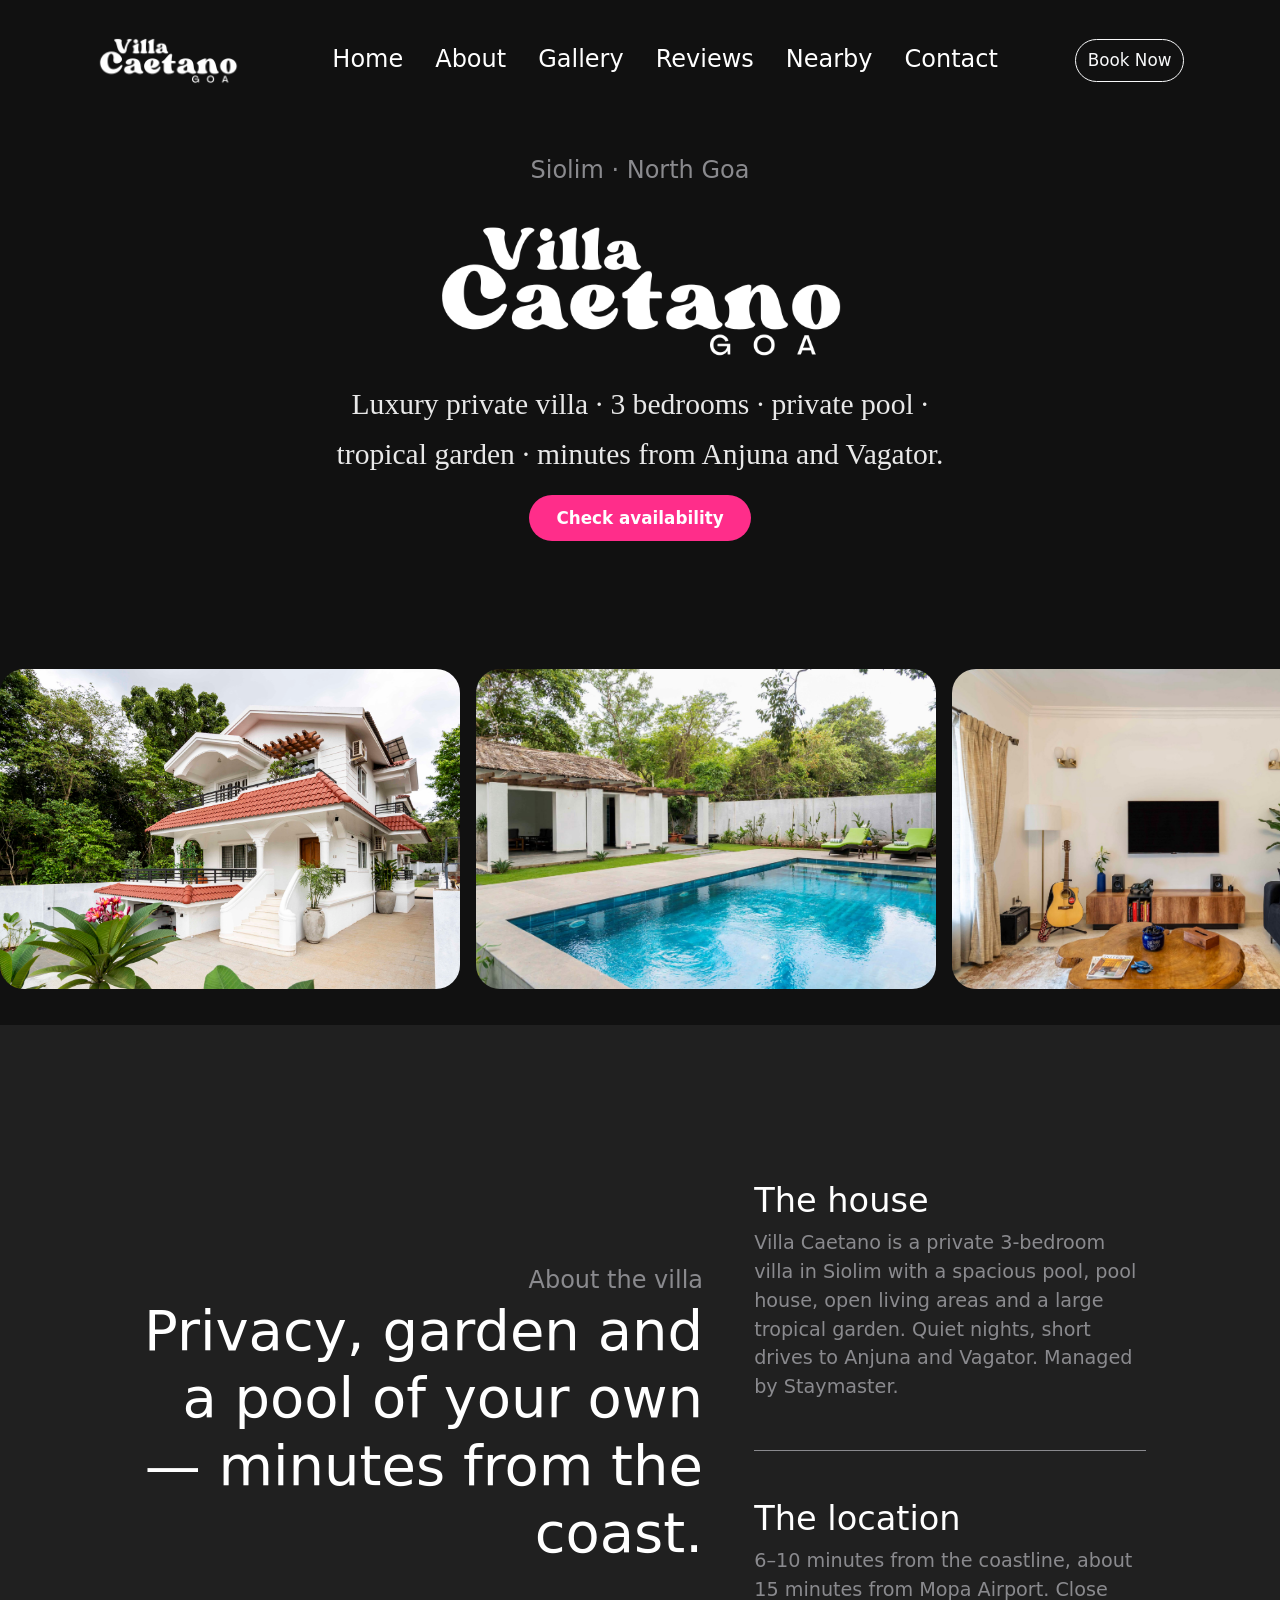
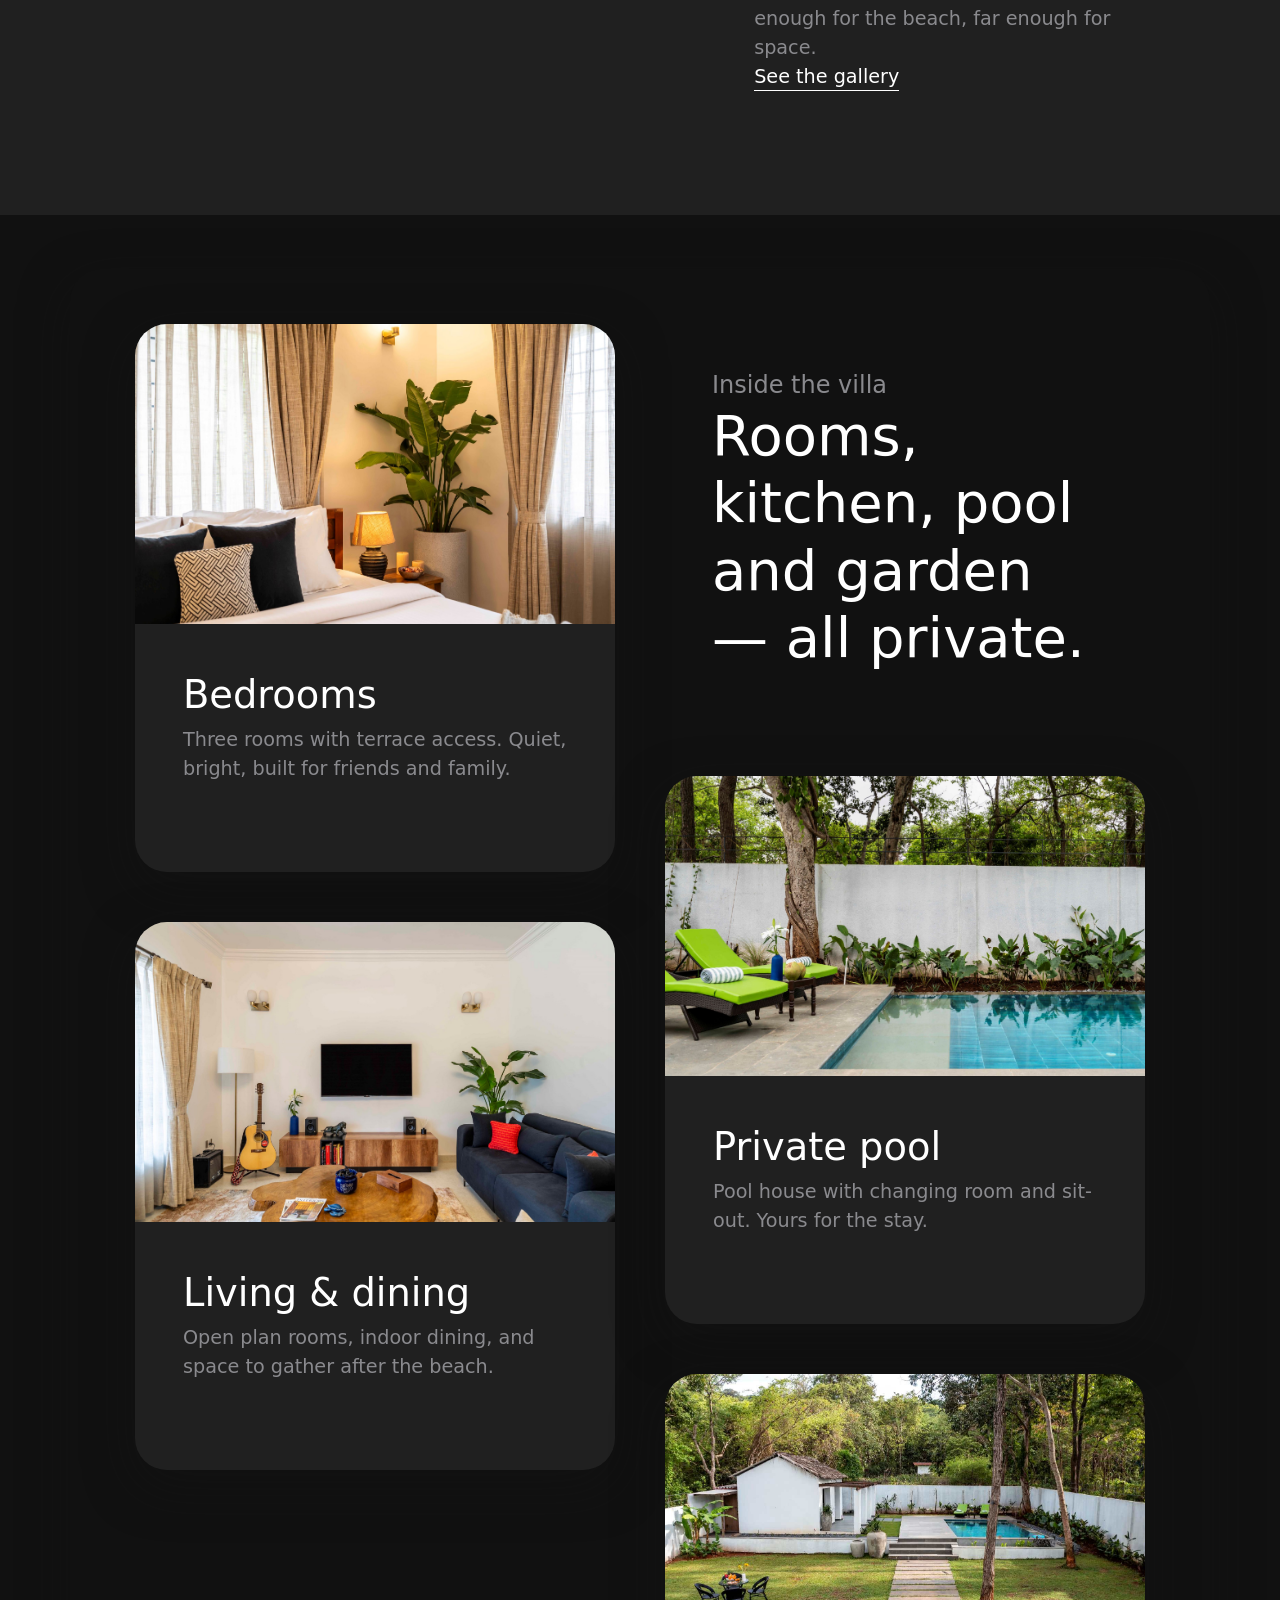
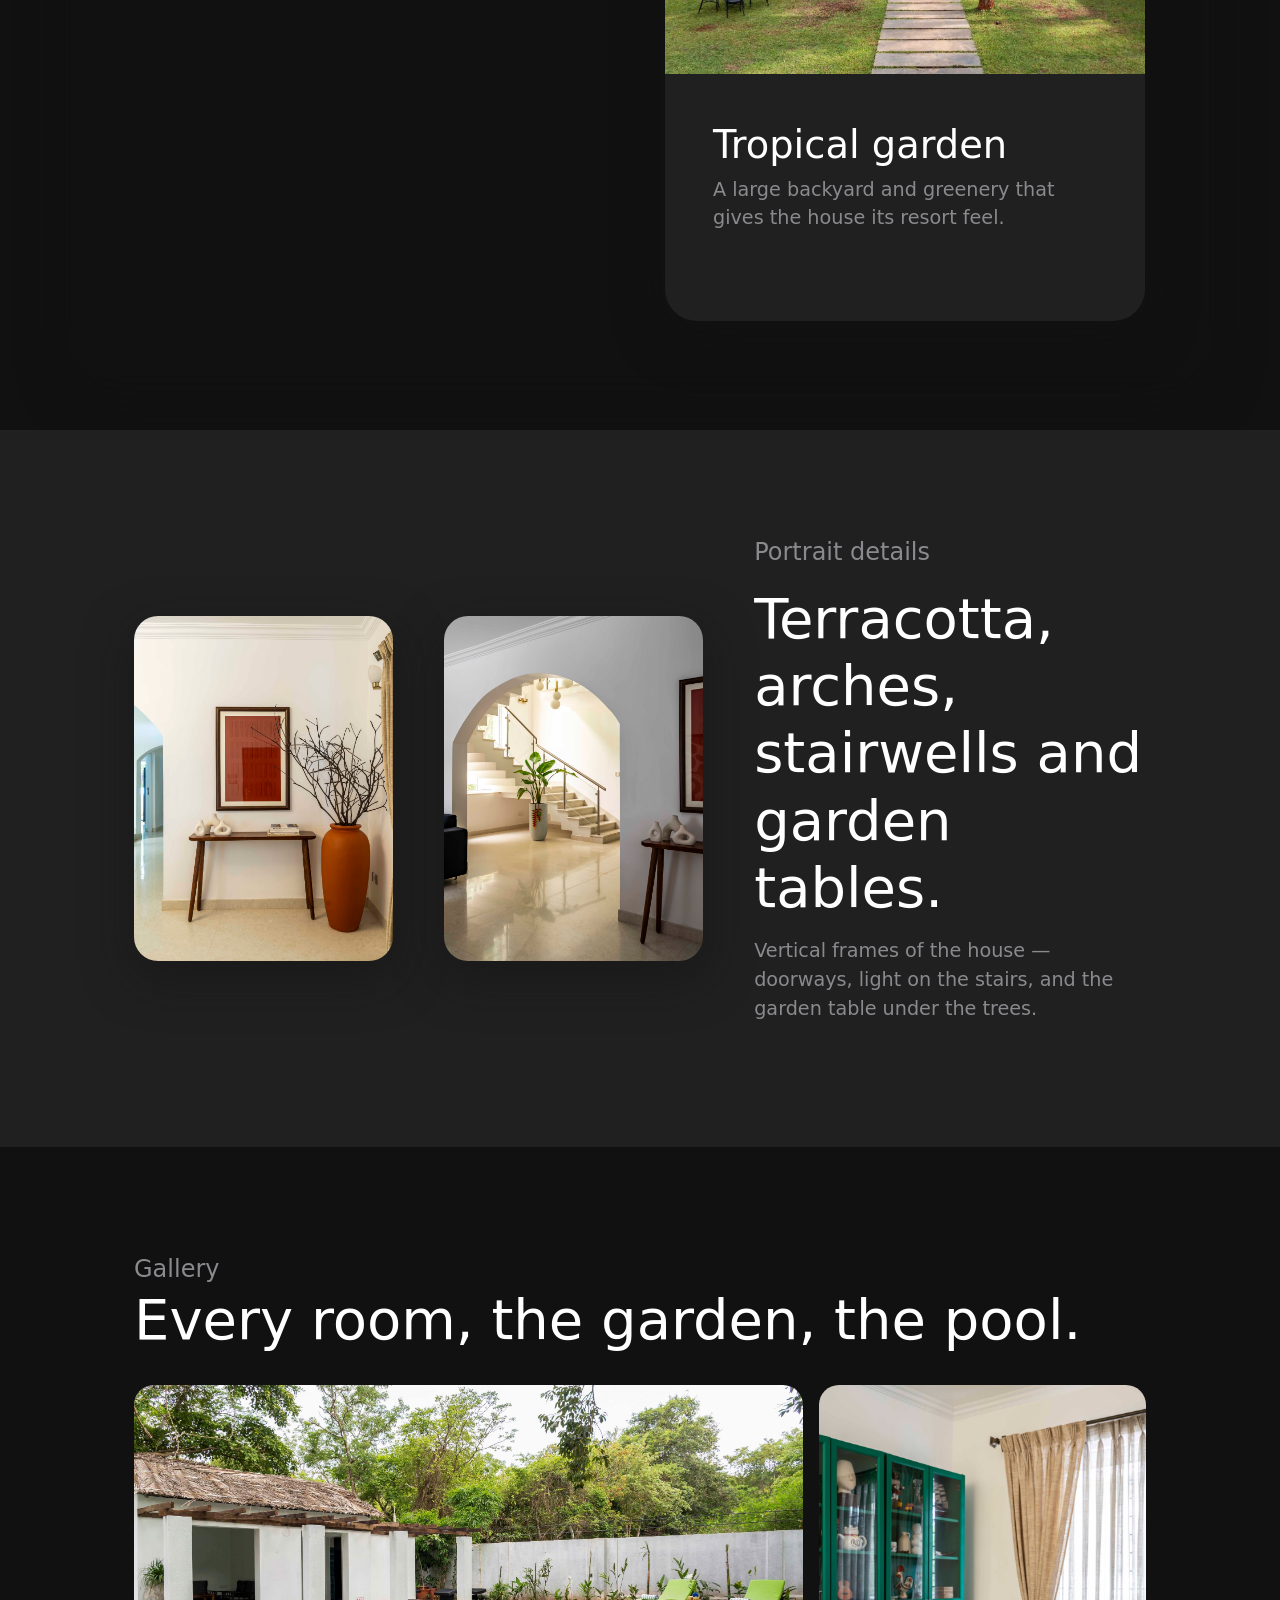
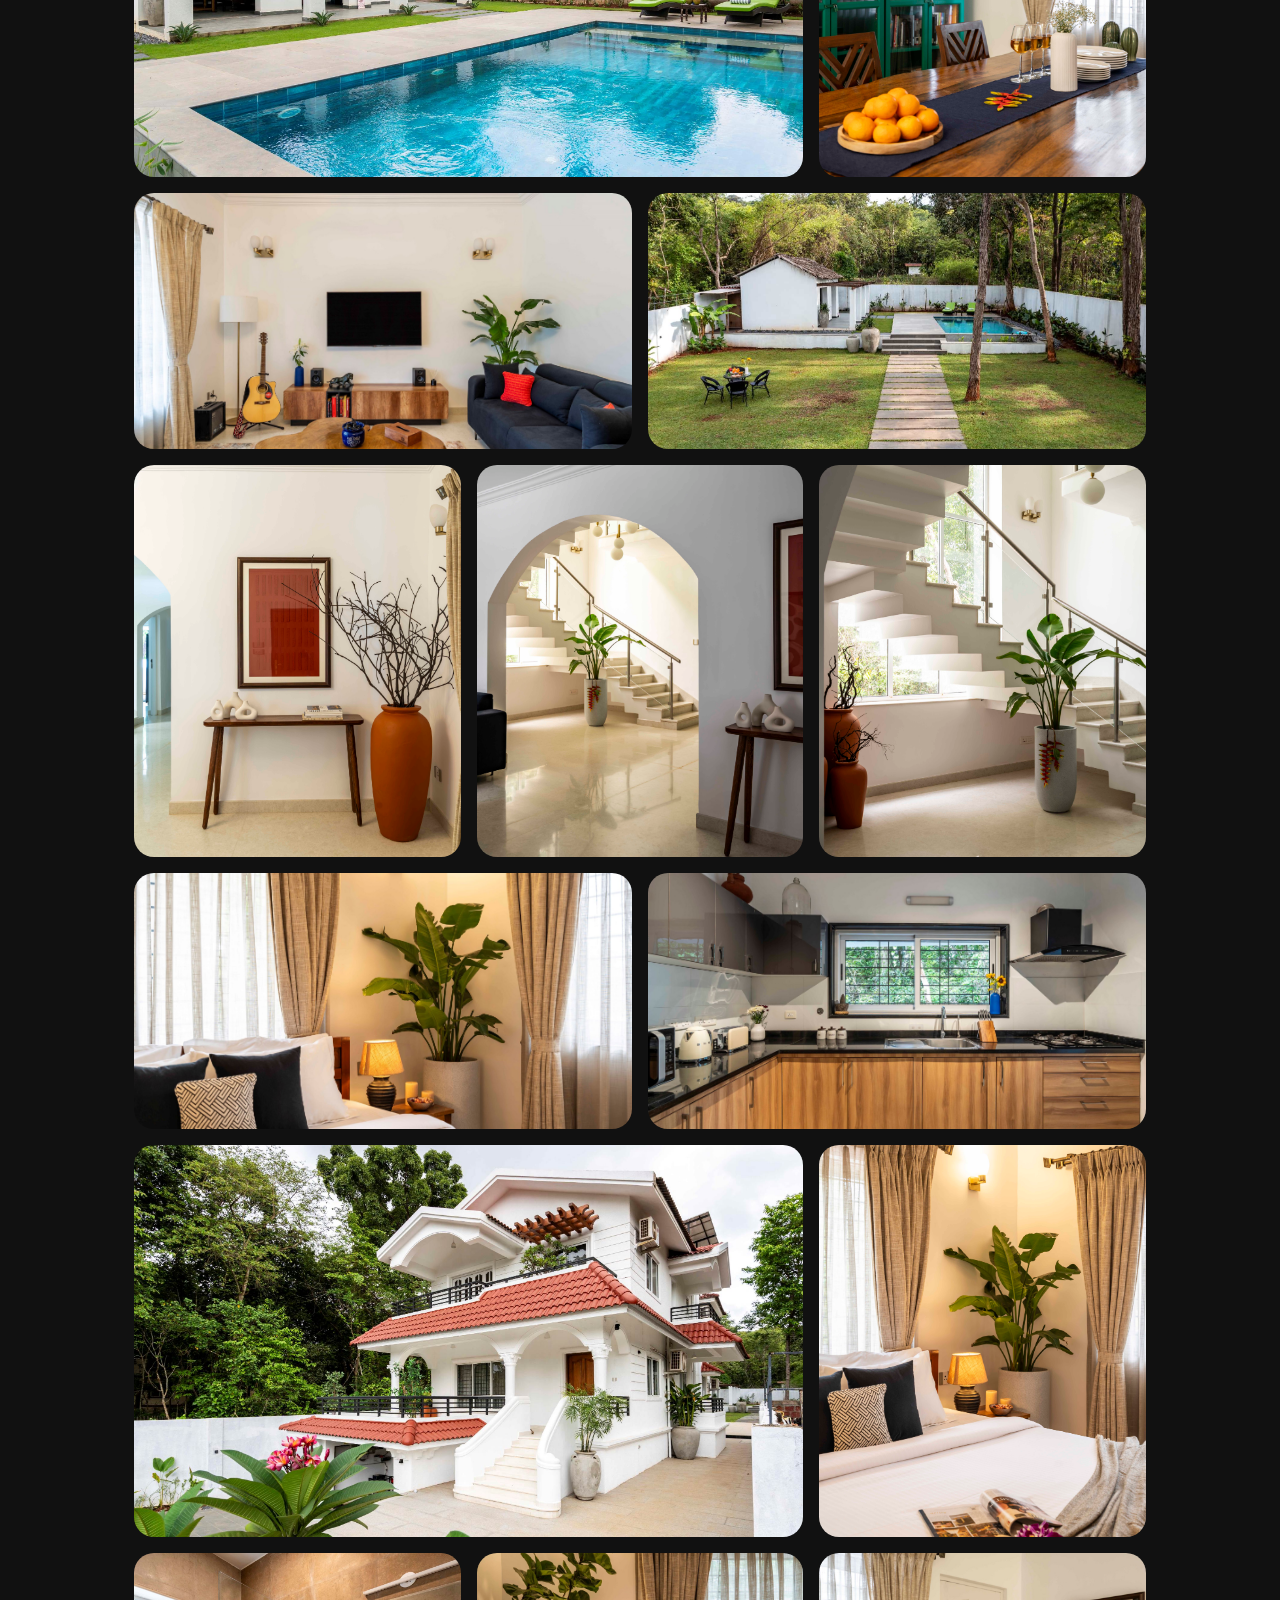
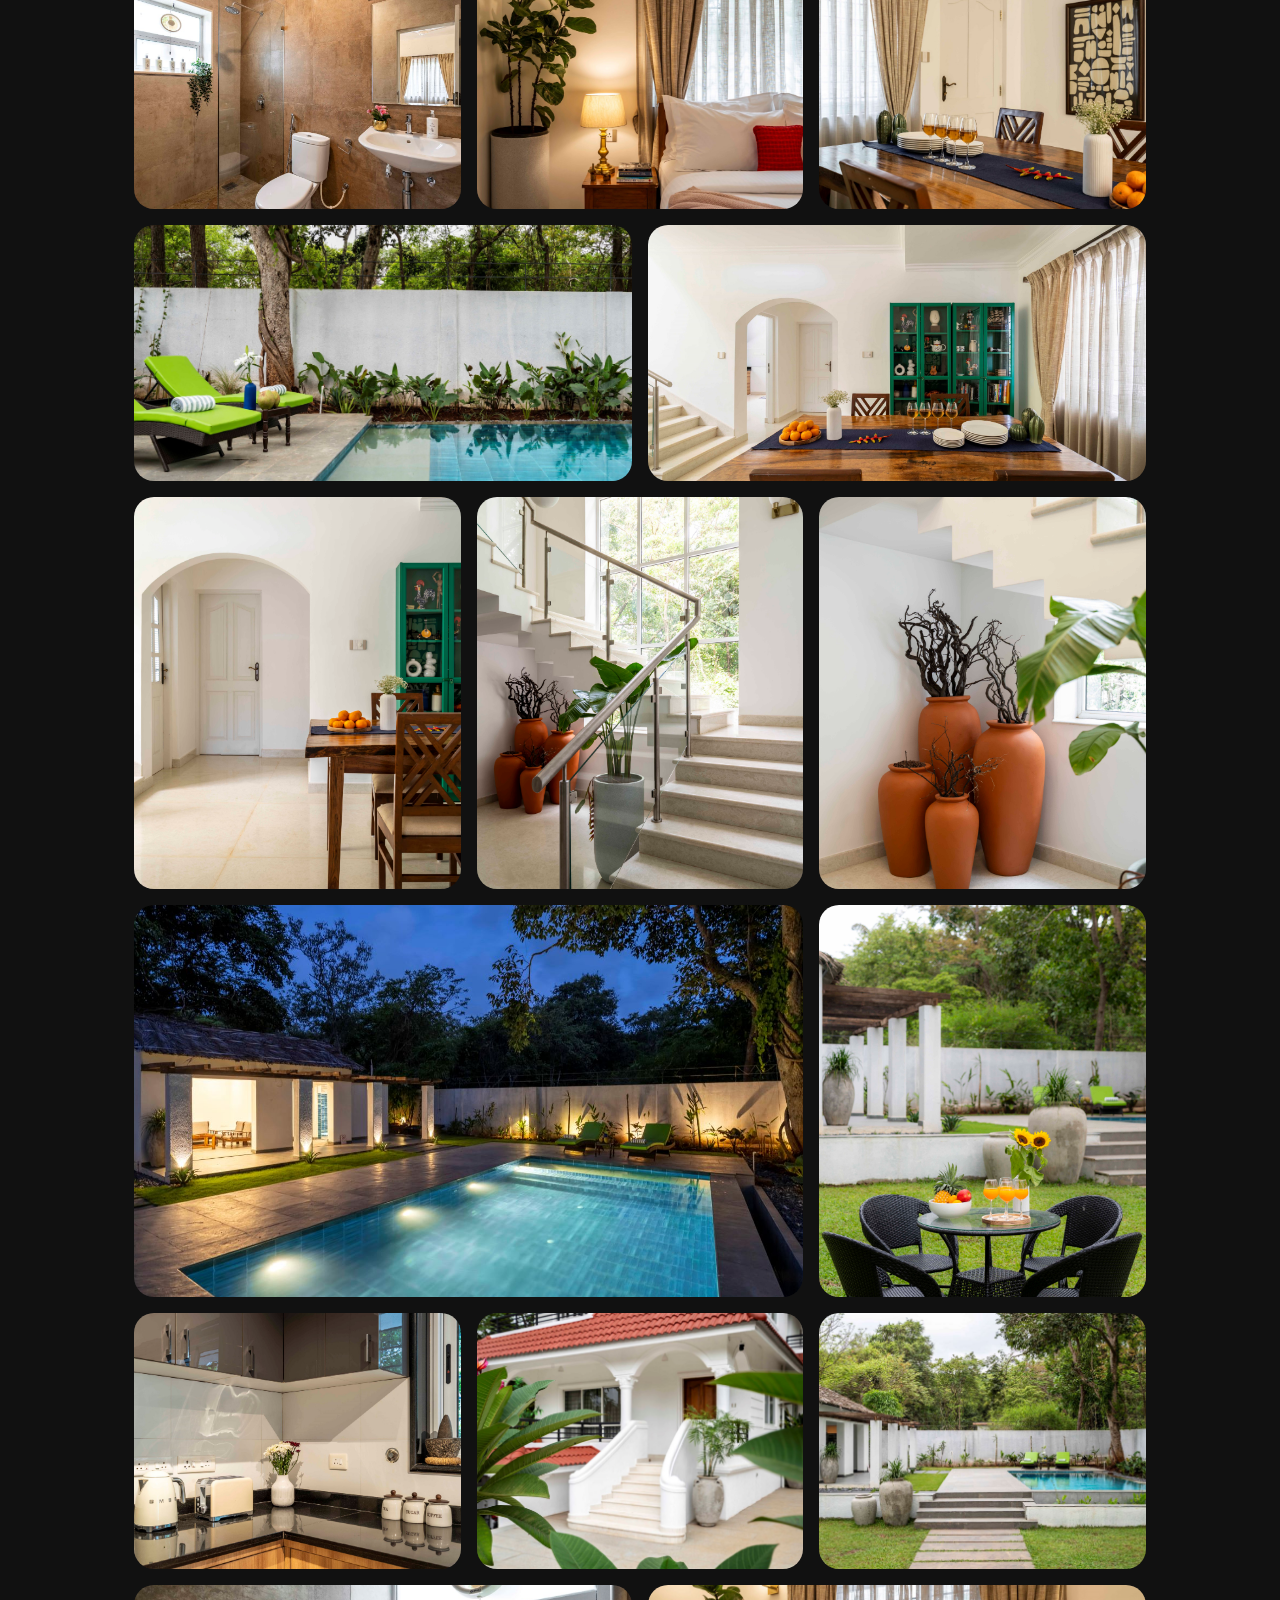
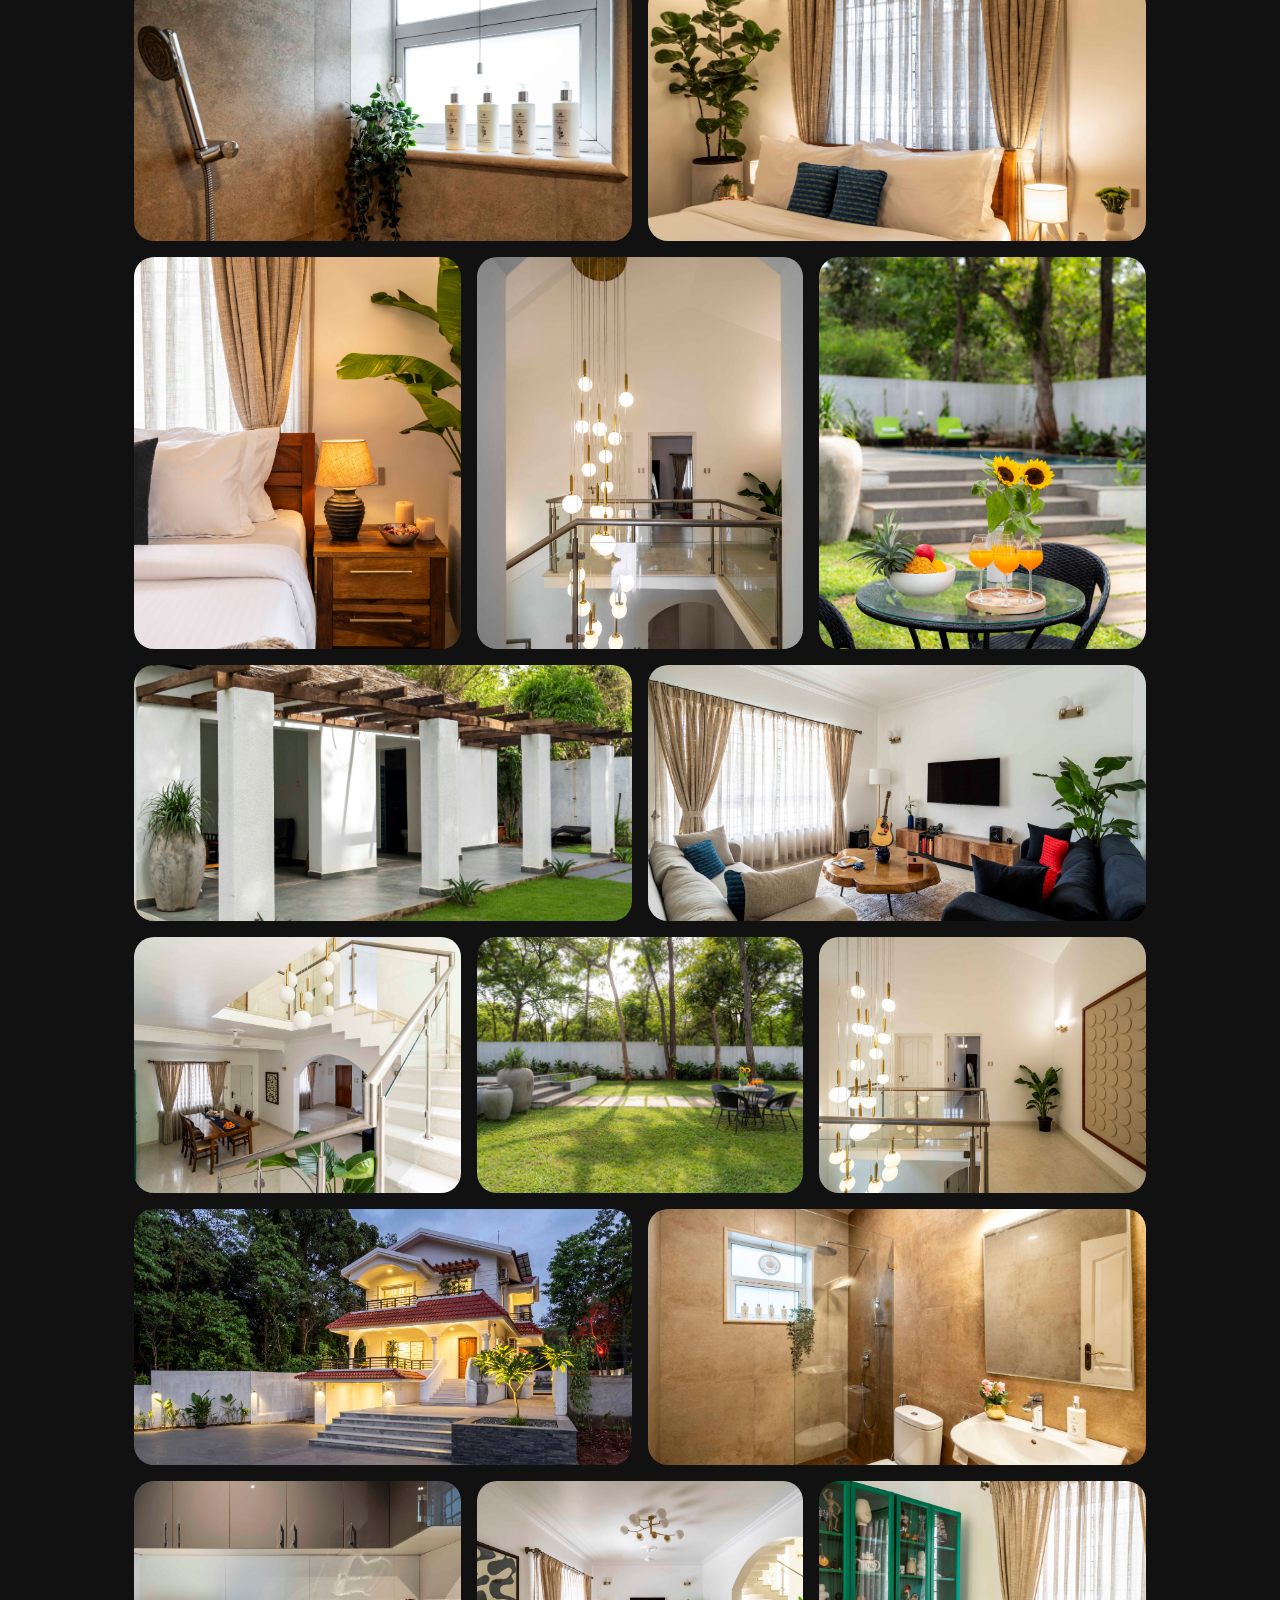
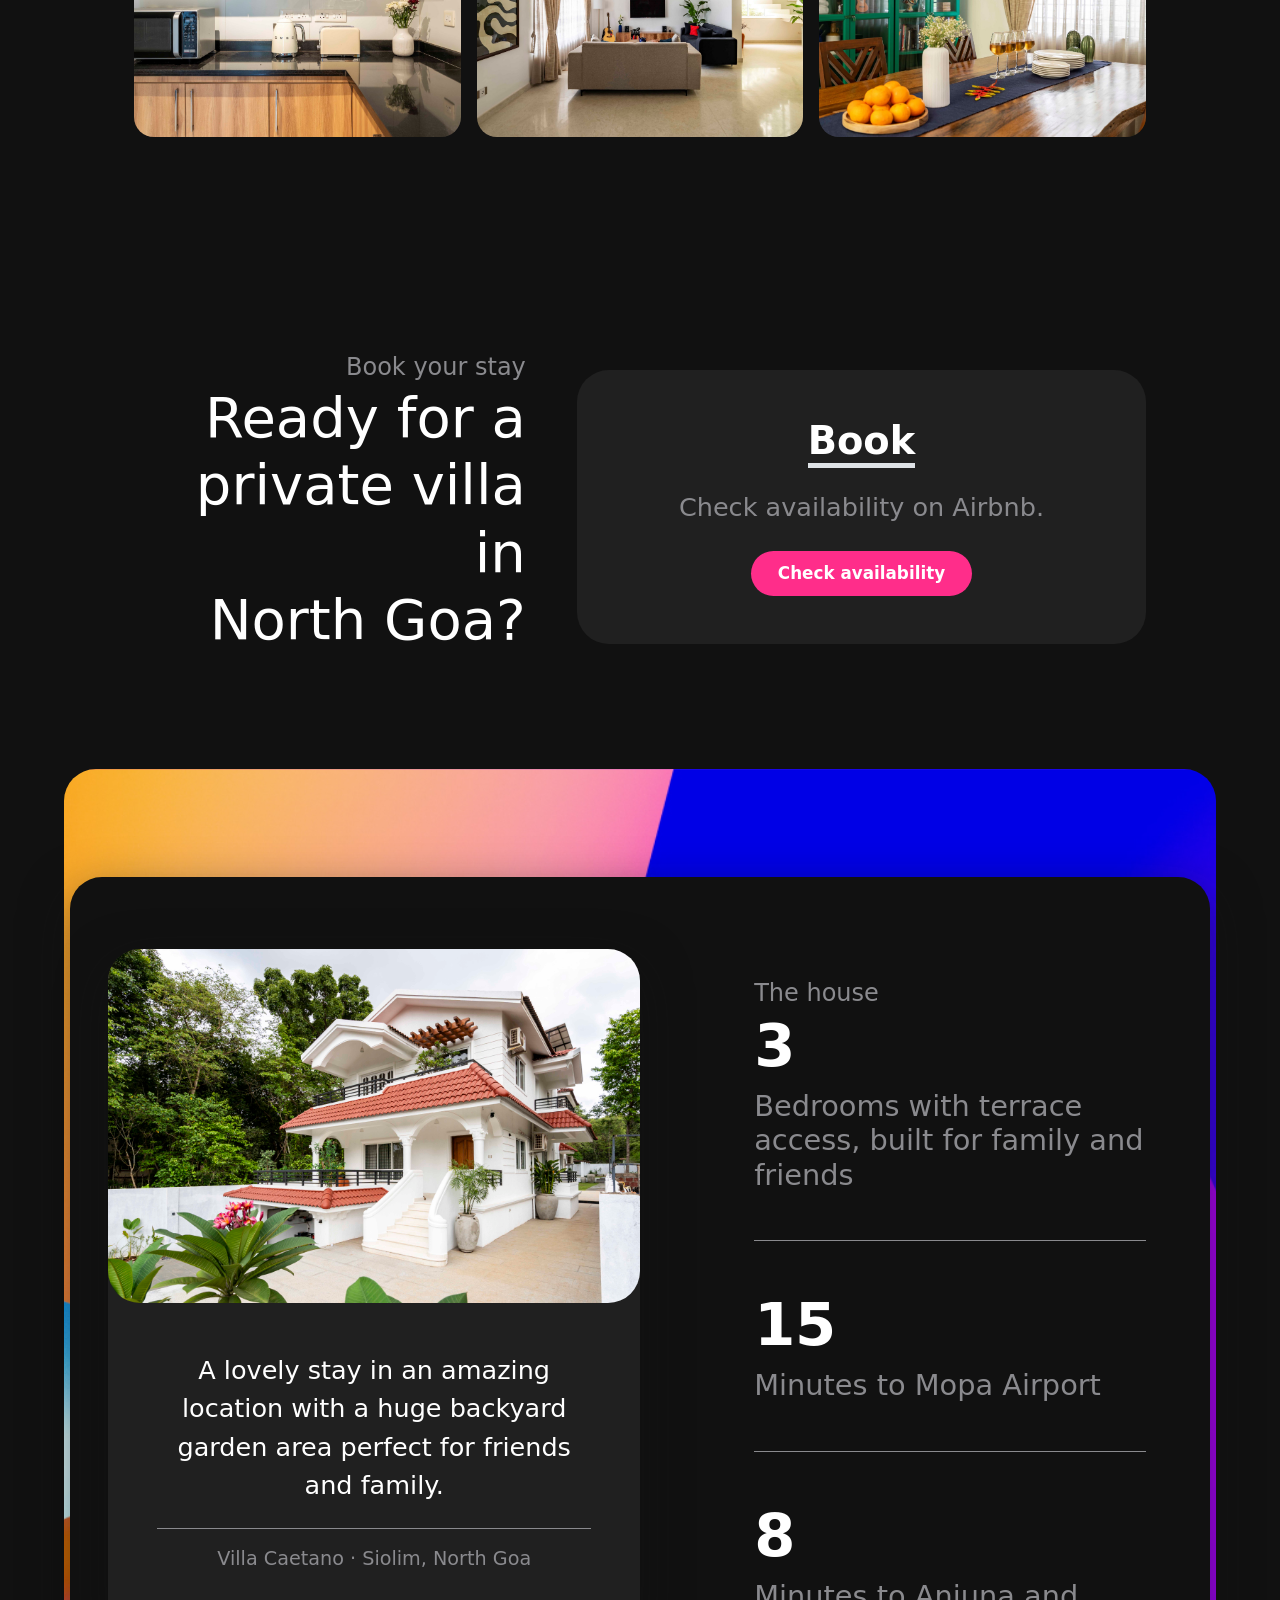
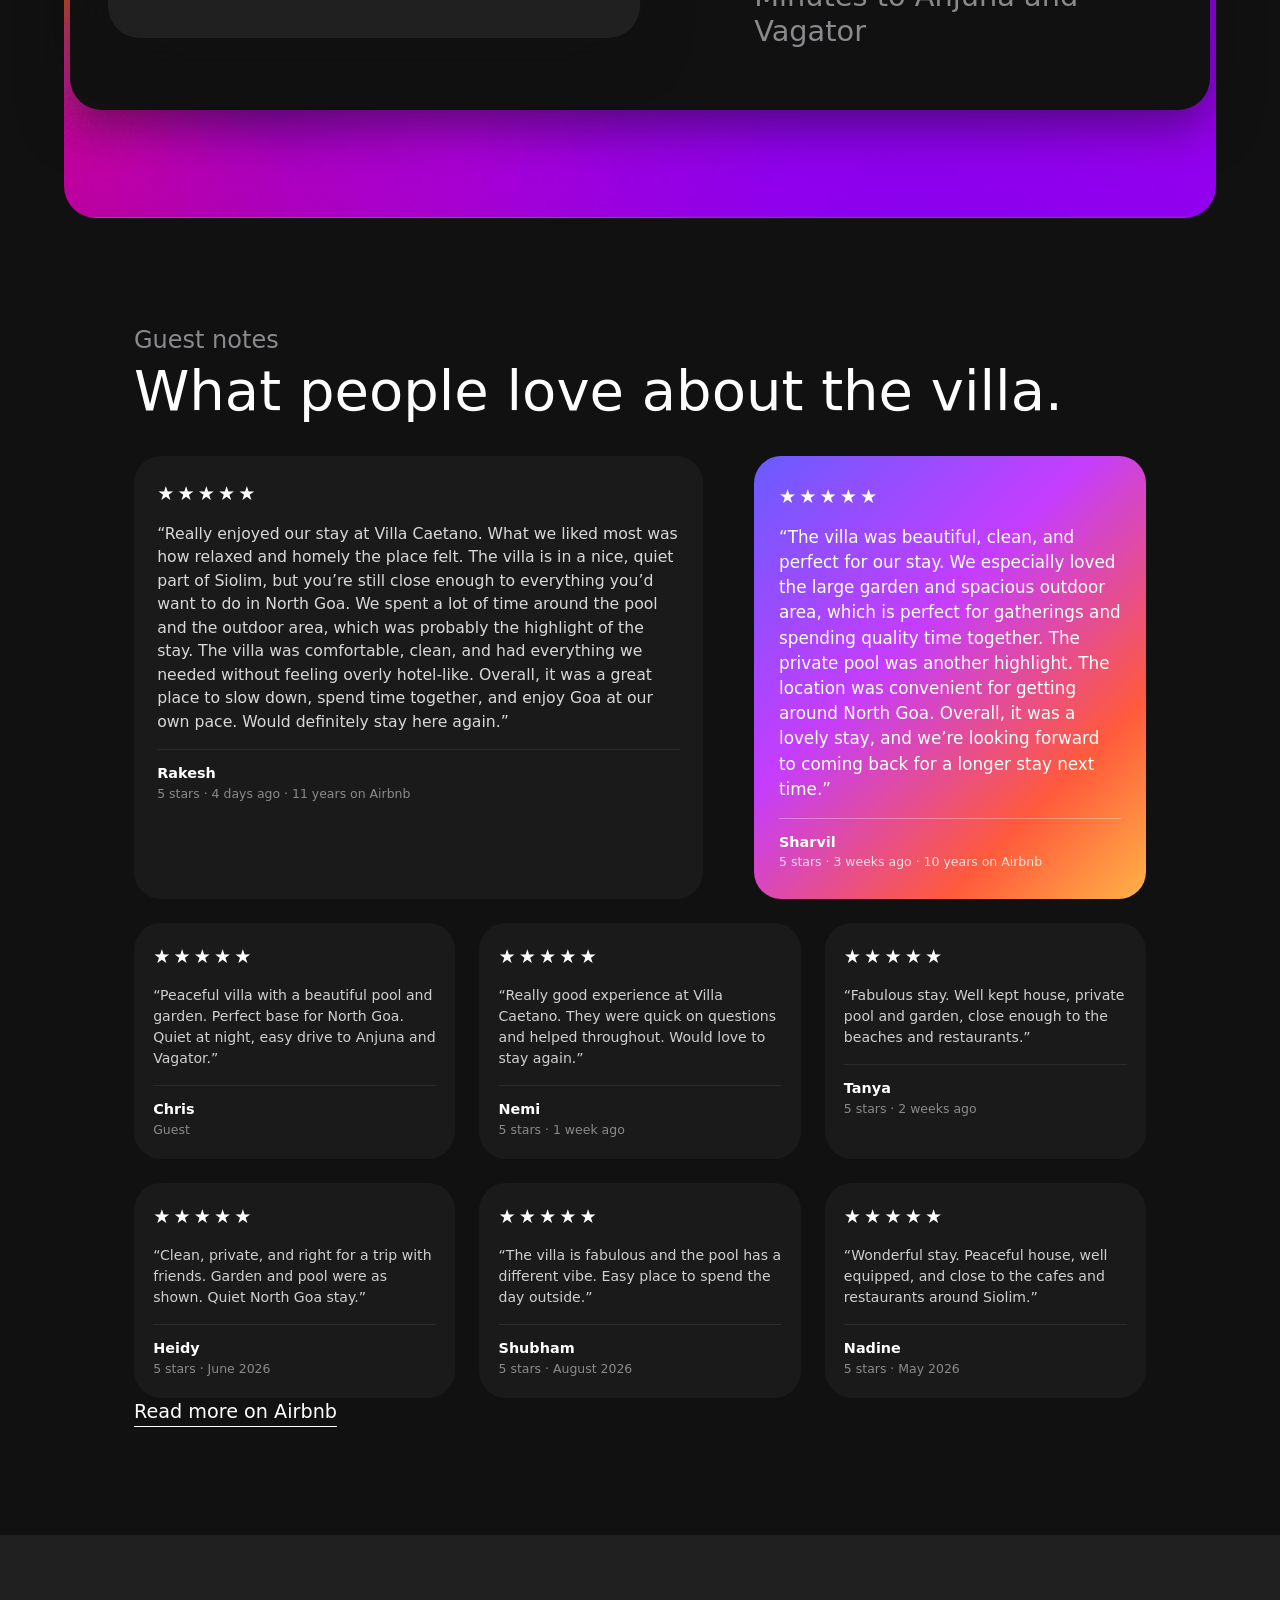
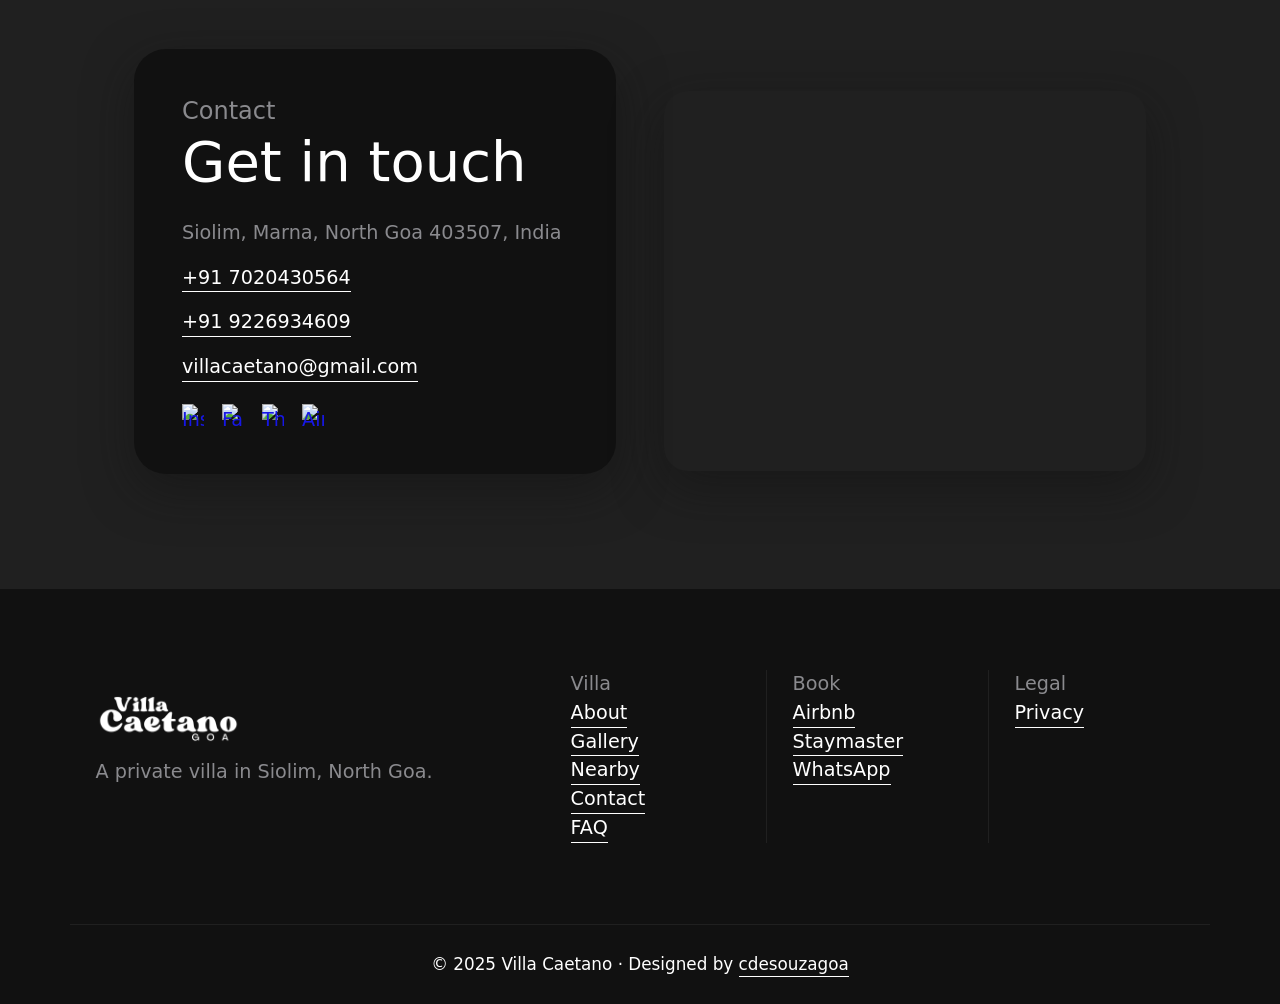
==== index.html @ c91856f8 "Remove favicon and theme color meta tags Removed favicon and theme color meta tags from index.html." ====
<!doctype html>
<html class="h-100" lang="en-IN">
<head>
  <meta charset="utf-8">
  <meta name="viewport" content="width=device-width,initial-scale=1,shrink-to-fit=no">
  <title>Villa Caetano | Luxury 3-Bedroom Private Pool Villa in Siolim, North Goa</title>
  <meta name="description" content="Book Villa Caetano, a luxury private 3-bedroom villa in Siolim, North Goa. Private pool, pool house and tropical garden. Quiet nights, 8 minutes from Anjuna and Vagator, 15 minutes from Mopa Airport. Managed by Staymaster.">
  <meta name="robots" content="index, follow, max-image-preview:large, max-snippet:-1, max-video-preview:-1">
  <meta name="author" content="Villa Caetano">
  <meta name="geo.region" content="IN-GA">
  <meta name="geo.placename" content="Siolim, North Goa">
  <meta name="geo.position" content="15.62000;73.77000">
  <meta name="ICBM" content="15.62000, 73.77000">
  <link rel="canonical" href="https://villacaetano.com/">
  <link rel="alternate" hreflang="en-IN" href="https://villacaetano.com/">
  <link rel="alternate" hreflang="en" href="https://villacaetano.com/">
  <link rel="alternate" hreflang="x-default" href="https://villacaetano.com/">
  <link rel="icon" type="image/png" href="assets/img/favicon.png">
  <link rel="apple-touch-icon" href="assets/img/apple-touch-icon.png">
  <meta name="theme-color" content="#000000">
  <meta name="format-detection" content="telephone=yes">
  <link rel="sitemap" type="application/xml" title="Sitemap" href="https://villacaetano.com/sitemap.xml">

  <meta property="og:type" content="website">
  <meta property="og:site_name" content="Villa Caetano">
  <meta property="og:locale" content="en_IN">
  <meta property="og:url" content="https://villacaetano.com/">
  <meta property="og:title" content="Villa Caetano | Luxury 3-Bedroom Private Pool Villa in Siolim, North Goa">
  <meta property="og:description" content="Private 3-bedroom villa in Siolim with pool, pool house and tropical garden. Minutes from Anjuna and Vagator. Managed by Staymaster.">
  <meta property="og:image" content="https://villacaetano.com/assets/img/share-link-pic.jpg">
  <meta property="og:image:alt" content="Villa Caetano private pool and tropical garden in Siolim, North Goa">
  <meta property="og:image:width" content="1200">
  <meta property="og:image:height" content="630">
  <meta name="twitter:card" content="summary_large_image">
  <meta name="twitter:title" content="Villa Caetano | Luxury Private Pool Villa in North Goa">
  <meta name="twitter:description" content="3-bedroom private villa in Siolim with pool, pool house and tropical garden. Close to Anjuna and Vagator.">
  <meta name="twitter:image" content="https://villacaetano.com/assets/img/share-link-pic.jpg">
  <meta name="twitter:image:alt" content="Villa Caetano private pool villa in Siolim, North Goa">

  <link rel="preload" as="image" href="assets/img/hero-bg.jpg" fetchpriority="high">
  <link rel="stylesheet" href="css/theme.min.css">
  <link rel="preconnect" href="https://fonts.googleapis.com">
  <link rel="preconnect" href="https://fonts.gstatic.com" crossorigin>
  <link rel="preconnect" href="https://cdn.simpleicons.org" crossorigin>
  <link href="https://fonts.googleapis.com/css2?family=Homemade+Apple&display=swap" rel="stylesheet">

  
  <style>


    
    @font-face{font-family:'Inter';font-style:normal;font-weight:300;font-display:swap;src:url('fonts/inter-v12-latin-300.woff2') format('woff2'),url('fonts/inter-v12-latin-300.woff') format('woff')}
    @font-face{font-family:'Inter';font-style:normal;font-weight:400;font-display:swap;src:url('fonts/inter-v12-latin-regular.woff2') format('woff2'),url('fonts/inter-v12-latin-regular.woff') format('woff')}
    @font-face{font-family:'Inter';font-style:normal;font-weight:500;font-display:swap;src:url('fonts/inter-v12-latin-500.woff2') format('woff2'),url('fonts/inter-v12-latin-500.woff') format('woff')}
    @font-face{font-family:'Inter';font-style:normal;font-weight:700;font-display:swap;src:url('fonts/inter-v12-latin-700.woff2') format('woff2'),url('fonts/inter-v12-latin-700.woff') format('woff')}
    .navbar-brand img{height:48px;width:auto;filter:brightness(0) invert(1)}
    .hero-photo{background-image:url('assets/img/hero-bg.jpg');background-size:cover;background-position:center;min-height:85vh}
    img.shot,.shot{width:100%;max-width:100%;object-fit:cover;object-position:center;display:block;border-radius:1.5rem;background:#1a1a1a}
    img.shot-wide,.shot-wide{aspect-ratio:4/3;height:auto}
    img.shot-tall,.shot-tall{aspect-ratio:3/4;height:auto}
    .card-shot{width:100%;aspect-ratio:16/10;min-height:220px;object-fit:cover;display:block;background:#1a1a1a}
    .whatsapp-float{position:fixed;width:60px;height:60px;bottom:28px;right:28px;background:#25D366;color:#fff;border-radius:50%;z-index:9999;display:flex;align-items:center;justify-content:center;text-decoration:none}
    iframe.map{width:100%;height:380px;border:0;border-radius:1.5rem}
    .hero-logo{height:auto;width:min(420px,72vw);filter:brightness(0) invert(1);margin:2rem auto 1.25rem;display:block}
    .hero-script{font-family:"Homemade Apple",cursive;font-size:clamp(1.15rem,2.4vw,1.85rem);line-height:1.7;color:#e8e8e8}
    .featured-marquee{overflow:hidden;padding:1.25rem 0 2.25rem;position:relative;z-index:2}
    .featured-track{display:flex;gap:1rem;width:max-content;animation:featured-move 50s linear infinite}
    .featured-track:hover{animation-play-state:paused}
    .featured-track img{width:340px;height:240px;object-fit:cover;border-radius:1.5rem;flex:0 0 auto;background:#1a1a1a}
    @media(min-width:768px){.featured-track img{width:460px;height:320px}}
    @keyframes featured-move{from{transform:translateX(0)}to{transform:translateX(-50%)}}
    .note-card,.note-sm{background:#1a1a1a;border-radius:1.7rem;padding:1.5rem 1.45rem;height:100%}
    .note-card p,.note-sm p,.note-gradient p{margin:0;line-height:1.5}
    .note-card p{color:#d8d8d8;font-size:.98rem}
    .note-stars{letter-spacing:.16em;margin-bottom:.8rem;color:#fff}
    .note-meta{margin-top:1rem;padding-top:.8rem;border-top:1px solid #2b2b2b;font-size:.78rem;color:#8a8a8a}
    .note-meta strong{display:block;color:#fff;font-size:.9rem}
    .note-gradient{background:linear-gradient(135deg,#6a5cff 0%,#c43dff 40%,#ff5a3c 76%,#ffb347 100%);color:#fff;border-radius:1.7rem;padding:1.7rem 1.55rem}
    .note-gradient p{color:#fff;font-size:1.05rem;font-weight:500}
    .note-gradient .note-meta{border-top-color:rgba(255,255,255,.3);color:rgba(255,255,255,.82)}
    .note-gradient .note-meta strong{color:#fff}
    .note-sm{padding:1.25rem 1.2rem}
    .note-sm p{color:#cfcfcf;font-size:.88rem}
    .reviews-mini{display:grid;grid-template-columns:repeat(2,minmax(0,1fr));gap:1.35rem}
    @media(min-width:992px){.reviews-mini{grid-template-columns:repeat(3,minmax(0,1fr));gap:1.5rem}}
    .btn-avail{display:inline-block;background:#ff2d8a;color:#fff !important;font-weight:700;font-size:1.05rem;line-height:1;padding:.9rem 1.7rem;border-radius:999px;text-decoration:none}
    .btn-avail:hover{background:#e0267a;color:#fff !important}
    .mosaic{display:grid;grid-template-columns:repeat(2,minmax(0,1fr));grid-auto-rows:108px;grid-auto-flow:dense;gap:.8rem}
    @media(min-width:768px){.mosaic{grid-template-columns:repeat(6,minmax(0,1fr));grid-auto-rows:120px;gap:1rem}}
    .mosaic img{width:100%;height:100%;object-fit:cover;border-radius:1.25rem;display:block;background:#1a1a1a}
    .m-hero{grid-column:span 2;grid-row:span 2}
    .m-wide{grid-column:span 2;grid-row:span 2}
    .m-tall{grid-column:span 1;grid-row:span 2}
    .m-sm{grid-column:span 1;grid-row:span 1}
    @media(min-width:768px){
      .m-hero{grid-column:span 4;grid-row:span 3}
      .m-wide{grid-column:span 3;grid-row:span 2}
      .m-tall{grid-column:span 2;grid-row:span 3}
      .m-sm{grid-column:span 2;grid-row:span 2}
    }
    .social-row{display:flex;align-items:center;gap:18px;margin-top:1.4rem}
    .social-row a{display:inline-flex;line-height:0}
    .social-row img{display:block;width:22px;height:22px}
    .social-row a:hover{opacity:.7}
   
    @media (max-width: 991px){
  .navbar{display:none !important}
  .hero-logo{display:block;width:min(280px,70vw);margin:1.2rem auto 1rem}
  #home .mt-5{margin-top:0 !important}
  #home .py-vh-3{padding-top:2.2rem !important;padding-bottom:1rem !important}
  .hero-script{font-size:1.05rem;padding:0 .75rem}
  .hero-photo{min-height:auto}
}


    .seo-h1{
  position:absolute;
  width:1px;height:1px;
  padding:0;margin:-1px;
  overflow:hidden;
  clip:rect(0,0,0,0);
  white-space:nowrap;border:0;
}

    @media (max-width: 991px){
  #reviews .row.gx-4.gy-4 > [class*="col-"] + [class*="col-"]{
    margin-top: 1.35rem;
  }
}
    
  </style>
</head>
<body class="bg-black text-white">

<nav id="navScroll" class="navbar navbar-dark bg-black fixed-top px-vw-5" tabindex="0">
  <div class="container">
    <a class="navbar-brand" href="index.html">
      <img src="assets/img/logo.png" alt="Villa Caetano">
    </a>
    <ul class="navbar-nav mx-auto mb-2 mb-lg-0 list-group list-group-horizontal">
      <li class="nav-item"><a class="nav-link fs-5" href="#home">Home</a></li>
      <li class="nav-item"><a class="nav-link fs-5" href="#about">About</a></li>
      <li class="nav-item"><a class="nav-link fs-5" href="#gallery">Gallery</a></li>
      <li class="nav-item"><a class="nav-link fs-5" href="#reviews">Reviews</a></li>
      <li class="nav-item"><a class="nav-link fs-5" href="nearby.html">Nearby</a></li>
      <li class="nav-item"><a class="nav-link fs-5" href="#contact">Contact</a></li>
    </ul>
    <a href="https://www.airbnb.co.in/rooms/1704891866347043281" target="_blank" rel="noopener" class="btn btn-outline-light">
      <small>Book Now</small>
    </a>
  </div>
</nav>

<main>
  <div id="home" class="w-100 overflow-hidden position-relative bg-black text-white hero-photo">
    <div class="position-absolute w-100 h-100 bg-black opacity-50 top-0 start-0"></div>
    <div class="container py-vh-3 position-relative mt-5 px-vw-5 text-center">
      <div class="row d-flex align-items-center justify-content-center py-vh-3">
        <div class="col-12 col-xl-10">
          <span class="h5 text-secondary fw-lighter d-block mb-0">Siolim · North Goa</span>
          <img src="assets/img/logo.png" alt="Villa Caetano" class="hero-logo">
        </div>
        <div class="col-12 col-xl-8">
          <p class="hero-script">Luxury private villa · 3 bedrooms · private pool · tropical garden · minutes from Anjuna and Vagator.</p>
        </div>
        <div class="col-12 text-center">
          <a href="https://www.airbnb.co.in/rooms/1704891866347043281" target="_blank" rel="noopener" class="btn-avail">Check availability</a>
        </div>
      </div>
    </div>
    <div class="featured-marquee position-relative">
      <div class="featured-track">
        <img src="assets/img/about.jpg" alt="Villa Caetano">
        <img src="assets/img/portfolio/pool/pool-1.jpg" alt="Private pool">
        <img src="assets/img/portfolio/living-dining/living-1.jpg" alt="Living room">
        <img src="assets/img/portfolio/bedroom/bedroom-1.jpg" alt="Bedroom">
        <img src="assets/img/portfolio/facade-exterior/facade-1.jpg" alt="Facade">
        <img src="assets/img/portfolio/kitchen-pantry/kitchen-1.jpg" alt="Kitchen">
        <img src="assets/img/portfolio/garden-outdoor/garden-1.jpg" alt="Garden">
        <img src="assets/img/portfolio/pool/pool-2.jpg" alt="Pool">
        <img src="assets/img/portfolio/living-dining/living-3.jpg" alt="Lounge">
        <img src="assets/img/portfolio/bathrooms/bathroom-1.jpg" alt="Bathroom">
        <img src="assets/img/portfolio/facade-exterior/facade-2.jpg" alt="Entrance">
        <img src="assets/img/portfolio/pool/pool-4.jpg" alt="Evening pool">
        <img src="assets/img/portfolio/living-dining/living-5.jpg" alt="Dining">
        <img src="assets/img/portfolio/garden-outdoor/garden-2.jpg" alt="Garden path">
        <img src="assets/img/portfolio/bedroom/bedroom-2.jpg" alt="Bedroom">
        <img src="assets/img/portfolio/kitchen-pantry/kitchen-2.jpg" alt="Kitchen">
        <img src="assets/img/about.jpg" alt="">
        <img src="assets/img/portfolio/pool/pool-1.jpg" alt="">
        <img src="assets/img/portfolio/living-dining/living-1.jpg" alt="">
        <img src="assets/img/portfolio/bedroom/bedroom-1.jpg" alt="">
        <img src="assets/img/portfolio/facade-exterior/facade-1.jpg" alt="">
        <img src="assets/img/portfolio/kitchen-pantry/kitchen-1.jpg" alt="">
        <img src="assets/img/portfolio/garden-outdoor/garden-1.jpg" alt="">
        <img src="assets/img/portfolio/pool/pool-2.jpg" alt="">
        <img src="assets/img/portfolio/living-dining/living-3.jpg" alt="">
        <img src="assets/img/portfolio/bathrooms/bathroom-1.jpg" alt="">
        <img src="assets/img/portfolio/facade-exterior/facade-2.jpg" alt="">
        <img src="assets/img/portfolio/pool/pool-4.jpg" alt="">
        <img src="assets/img/portfolio/living-dining/living-5.jpg" alt="">
        <img src="assets/img/portfolio/garden-outdoor/garden-2.jpg" alt="">
        <img src="assets/img/portfolio/bedroom/bedroom-2.jpg" alt="">
        <img src="assets/img/portfolio/kitchen-pantry/kitchen-2.jpg" alt="">
      </div>
    </div>
  </div>

  <div id="about" class="bg-dark">
    <div class="container px-vw-5 py-vh-5">
      <div class="row d-flex align-items-center">
        <div class="col-12 col-lg-7 text-lg-end">
          <span class="h5 text-secondary fw-lighter">About the villa</span>
          <h2 class="display-4">Privacy, garden and a pool of your own — minutes from the coast.</h2>
        </div>
        <div class="col-12 col-lg-5">
          <h3 class="pt-5">The house</h3>
          <p class="text-secondary">Villa Caetano is a private 3-bedroom villa in Siolim with a spacious pool, pool house, open living areas and a large tropical garden. Quiet nights, short drives to Anjuna and Vagator. Managed by Staymaster.</p>
          <h3 class="border-top border-secondary pt-5 mt-5">The location</h3>
          <p class="text-secondary">6–10 minutes from the coastline, about 15 minutes from Mopa Airport. Close enough for the beach, far enough for space.<br>
            <a href="#gallery" class="link-fancy link-fancy-light me-2">See the gallery</a>
          </p>
        </div>
      </div>
    </div>
  </div>

  <div id="featured-rooms" class="bg-black py-vh-3">
    <div class="container bg-black px-vw-5 py-vh-3 rounded-5 shadow">
      <div class="row gx-5">
        <div class="col-12 col-md-6">
          <div class="card bg-transparent mb-5">
            <div class="bg-dark shadow rounded-5 p-0">
              <img src="assets/img/portfolio/bedroom/bedroom-1.jpg" alt="Master bedroom" class="card-shot rounded-5 no-bottom-radius" loading="lazy">
              <div class="p-5"><h2 class="fw-lighter">Bedrooms</h2><p class="pb-4 text-secondary">Three rooms with terrace access. Quiet, bright, built for friends and family.</p></div>
            </div>
          </div>
          <div class="card bg-transparent">
            <div class="bg-dark shadow rounded-5 p-0">
              <img src="assets/img/portfolio/living-dining/living-1.jpg" alt="Living room" class="card-shot rounded-5 no-bottom-radius" loading="lazy">
              <div class="p-5"><h2 class="fw-lighter">Living &amp; dining</h2><p class="pb-4 text-secondary">Open plan rooms, indoor dining, and space to gather after the beach.</p></div>
            </div>
          </div>
        </div>
        <div class="col-12 col-md-6">
          <div class="p-5 pt-0 mt-5">
            <span class="h5 text-secondary fw-lighter">Inside the villa</span>
            <h2 class="display-4">Rooms, kitchen, pool and garden — all private.</h2>
          </div>
          <div class="card bg-transparent mb-5 mt-5">
            <div class="bg-dark shadow rounded-5 p-0">
              <img src="assets/img/portfolio/pool/pool-2.jpg" alt="Pool" class="card-shot rounded-5 no-bottom-radius" loading="lazy">
              <div class="p-5"><h2 class="fw-lighter">Private pool</h2><p class="pb-4 text-secondary">Pool house with changing room and sit-out. Yours for the stay.</p></div>
            </div>
          </div>
          <div class="card bg-transparent">
            <div class="bg-dark shadow rounded-5 p-0">
              <img src="assets/img/portfolio/garden-outdoor/garden-1.jpg" alt="Garden" class="card-shot rounded-5 no-bottom-radius" loading="lazy">
              <div class="p-5"><h2 class="fw-lighter">Tropical garden</h2><p class="pb-4 text-secondary">A large backyard and greenery that gives the house its resort feel.</p></div>
            </div>
          </div>
        </div>
      </div>
    </div>
  </div>

  <div id="portrait-details" class="bg-dark position-relative">
    <div class="container px-vw-5 py-vh-5">
      <div class="row g-4 g-lg-5 align-items-center">
        <div class="col-12 col-lg-7">
          <div class="row g-3 g-md-4">
            <div class="col-6"><img class="shot shot-tall shadow" src="assets/img/portfolio/potrait/VillaCaetano_008.jpg" alt="Entrance console" loading="lazy"></div>
            <div class="col-6"><img class="shot shot-tall shadow" src="assets/img/portfolio/potrait/VillaCaetano_009.jpg" alt="Arched doorway" loading="lazy"></div>
          </div>
        </div>
        <div class="col-12 col-lg-5 py-lg-4">
          <span class="h5 text-secondary fw-lighter">Portrait details</span>
          <h2 class="display-4 mt-3">Terracotta, arches, stairwells and garden tables.</h2>
          <p class="text-secondary mt-3 mb-0">Vertical frames of the house — doorways, light on the stairs, and the garden table under the trees.</p>
        </div>
      </div>
    </div>
  </div>

  <div id="gallery" class="bg-black py-vh-5">
    <div class="container px-vw-5">
      <div class="row mb-4 mb-lg-5">
        <div class="col-12 col-lg-8">
          <span class="h5 text-secondary fw-lighter">Gallery</span>
          <h2 class="display-4">Every room, the garden, the pool.</h2>
        </div>
      </div>
      <div class="mosaic">
        <img class="m-hero" src="assets/img/portfolio/pool/pool-1.jpg" alt="Private pool" loading="lazy">
        <img class="m-tall" src="assets/img/portfolio/potrait/VillaCaetano_036.jpg" alt="Living room" loading="lazy">
        <img class="m-wide" src="assets/img/portfolio/living-dining/living-1.jpg" alt="Living Room" loading="lazy">
        <img class="m-wide" src="assets/img/portfolio/garden-outdoor/garden-1.jpg" alt="Tropical garden" loading="lazy">
        <img class="m-tall" src="assets/img/portfolio/potrait/VillaCaetano_008.jpg" alt="Entrance console" loading="lazy">
        <img class="m-tall" src="assets/img/portfolio/potrait/VillaCaetano_009.jpg" alt="Arched doorway" loading="lazy">
        <img class="m-tall" src="assets/img/portfolio/potrait/VillaCaetano_020.jpg" alt="Staircase" loading="lazy">
        <img class="m-wide" src="assets/img/portfolio/bedroom/bedroom-1.jpg" alt="Master bedroom" loading="lazy">
        <img class="m-wide" src="assets/img/portfolio/kitchen-pantry/kitchen-1.jpg" alt="Kitchen" loading="lazy">
        <img class="m-hero" src="assets/img/portfolio/facade-exterior/facade-1.jpg" alt="Facade" loading="lazy">
        <img class="m-tall" src="assets/img/portfolio/potrait/VillaCaetano_049.jpg" alt="Bedroom" loading="lazy">
        <img class="m-sm" src="assets/img/portfolio/bathrooms/bathroom-1.jpg" alt="Bathroom" loading="lazy">
        <img class="m-sm" src="assets/img/portfolio/bedroom/bedroom-2.jpg" alt="Bedroom" loading="lazy">
        <img class="m-sm" src="assets/img/portfolio/living-dining/living-3.jpg" alt="Living" loading="lazy">
        <img class="m-wide" src="assets/img/portfolio/pool/pool-2.jpg" alt="Poolside" loading="lazy">
        <img class="m-wide" src="assets/img/portfolio/living-dining/living-5.jpg" alt="Dining" loading="lazy">
        <img class="m-tall" src="assets/img/portfolio/potrait/VillaCaetano_022.jpg" alt="Dining nook" loading="lazy">
        <img class="m-tall" src="assets/img/portfolio/potrait/VillaCaetano_032.jpg" alt="Stairwell" loading="lazy">
        <img class="m-tall" src="assets/img/portfolio/potrait/VillaCaetano_035.jpg" alt="Terracotta" loading="lazy">
        <img class="m-hero" src="assets/img/portfolio/pool/pool-4.jpg" alt="Evening pool" loading="lazy">
        <img class="m-tall" src="assets/img/portfolio/potrait/VillaCaetanoE_008.jpg" alt="Garden dining" loading="lazy">
        <img class="m-sm" src="assets/img/portfolio/kitchen-pantry/kitchen-2.jpg" alt="Kitchen" loading="lazy">
        <img class="m-sm" src="assets/img/portfolio/facade-exterior/facade-2.jpg" alt="Entrance" loading="lazy">
        <img class="m-sm" src="assets/img/portfolio/garden-outdoor/garden-2.jpg" alt="Garden" loading="lazy">
        <img class="m-wide" src="assets/img/portfolio/bathrooms/bathroom-2.jpg" alt="Bathroom" loading="lazy">
        <img class="m-wide" src="assets/img/portfolio/bedroom/bedroom-3.jpg" alt="Bedroom" loading="lazy">
        <img class="m-tall" src="assets/img/portfolio/potrait/VillaCaetano_050.jpg" alt="Bedroom detail" loading="lazy">
        <img class="m-tall" src="assets/img/portfolio/potrait/VillaCaetano_069.jpg" alt="Vanity" loading="lazy">
        <img class="m-tall" src="assets/img/portfolio/potrait/VillaCaetanoE_012.jpg" alt="Garden table" loading="lazy">
        <img class="m-wide" src="assets/img/portfolio/pool/pool-3.jpg" alt="Pool house" loading="lazy">
        <img class="m-wide" src="assets/img/portfolio/living-dining/living-2.jpg" alt="Dining" loading="lazy">
        <img class="m-sm" src="assets/img/portfolio/living-dining/living-4.jpg" alt="Lounge" loading="lazy">
        <img class="m-sm" src="assets/img/portfolio/garden-outdoor/garden-3.jpg" alt="Pathway" loading="lazy">
        <img class="m-sm" src="assets/img/portfolio/living-dining/living-6.jpg" alt="Dining" loading="lazy">
        <img class="m-wide" src="assets/img/portfolio/facade-exterior/facade-3.jpg" alt="Rooftop" loading="lazy">
        <img class="m-wide" src="assets/img/portfolio/bathrooms/bathroom-3.jpg" alt="Bathroom" loading="lazy">
        <img class="m-sm" src="assets/img/portfolio/kitchen-pantry/kitchen-3.jpg" alt="Pantry" loading="lazy">
        <img class="m-sm" src="assets/img/portfolio/living-dining/living-7.jpg" alt="Sitting" loading="lazy">
        <img class="m-sm" src="assets/img/portfolio/living-dining/living-8.jpg" alt="Living" loading="lazy">
      </div>
    </div>
  </div>

  <div id="stay" class="bg-black">
    <div class="container px-vw-5 py-vh-5">
      <div class="row align-items-center gx-4 gy-4">
        <div class="col-12 col-lg-5 text-center text-lg-end">
          <span class="h5 text-secondary fw-lighter">Book your stay</span>
          <h2 class="display-4 mb-0">Ready for a<br>private villa in<br>North Goa?</h2>
        </div>
        <div class="col-12 col-lg-7">
          <div class="bg-dark rounded-5 py-5 px-4 px-md-5 text-center">
            <h2 class="display-3 fw-bolder mb-4"><span class="border-bottom border-5">Book</span></h2>
            <p class="lead text-secondary mb-4">Check availability on Airbnb.</p>
            <a href="https://www.airbnb.co.in/rooms/1704891866347043281" target="_blank" rel="noopener" class="btn-avail">Check availability</a>
          </div>
        </div>
      </div>
    </div>
  </div>

  <div id="numbers" class="container-fluid px-vw-5 position-relative">
    <div class="position-absolute w-100 h-50 bg-black top-0 start-0"></div>
    <div class="position-relative py-vh-5 bg-cover bg-center rounded-5" style="background-image:url(assets/img/abstract9.jpg)">
      <div class="container bg-black px-vw-5 py-vh-3 rounded-5 shadow">
        <div class="row d-flex align-items-center">
          <div class="col-12 col-lg-6 d-flex align-items-center bg-dark shadow rounded-5 p-0">
            <div class="row d-flex justify-content-center">
              <div class="col-12"><img src="assets/img/about.jpg" alt="Villa Caetano garden and house" class="img-fluid rounded-5" loading="lazy"></div>
              <div class="col-12 col-lg-10 text-center my-5">
                <p class="lead border-bottom pb-4 border-secondary">A lovely stay in an amazing location with a huge backyard garden area perfect for friends and family.</p>
                <p class="text-secondary text-center">Villa Caetano · Siolim, North Goa</p>
              </div>
            </div>
          </div>
          <div class="col-12 col-lg-5 offset-lg-1 mt-5 mt-lg-0">
            <span class="h5 text-secondary fw-lighter">The house</span>
            <h2 class="display-huge fw-bolder">3</h2>
            <p class="h4 fw-lighter text-secondary">Bedrooms with terrace access, built for family and friends</p>
            <h2 class="display-huge fw-bolder border-top border-secondary pt-5 mt-5">15</h2>
            <p class="h4 fw-lighter text-secondary">Minutes to Mopa Airport</p>
            <h2 class="display-huge fw-bolder border-top border-secondary pt-5 mt-5">8</h2>
            <p class="h4 fw-lighter text-secondary">Minutes to Anjuna and Vagator</p>
          </div>
        </div>
      </div>
    </div>
  </div>

  <div id="reviews" class="bg-black py-vh-5">
    <div class="container px-vw-5">
      <div class="row mb-4">
        <div class="col-12 col-lg-8">
          <span class="h5 text-secondary fw-lighter">Guest notes</span>
          <h2 class="display-4">What people love about the villa.</h2>
        </div>
      </div>
      <div class="row gx-4 gy-4 mb-4">
        <div class="col-12 col-lg-7">
          <div class="note-card h-100">
            <div class="note-stars">★★★★★</div>
            <p>“Really enjoyed our stay at Villa Caetano. What we liked most was how relaxed and homely the place felt. The villa is in a nice, quiet part of Siolim, but you’re still close enough to everything you’d want to do in North Goa. We spent a lot of time around the pool and the outdoor area, which was probably the highlight of the stay. The villa was comfortable, clean, and had everything we needed without feeling overly hotel-like. Overall, it was a great place to slow down, spend time together, and enjoy Goa at our own pace. Would definitely stay here again.”</p>
            <div class="note-meta"><strong>Rakesh</strong>5 stars · 4 days ago · 11 years on Airbnb</div>
          </div>
        </div>
        <div class="col-12 col-lg-5">
          <div class="note-gradient h-100">
            <div class="note-stars">★★★★★</div>
            <p>“The villa was beautiful, clean, and perfect for our stay. We especially loved the large garden and spacious outdoor area, which is perfect for gatherings and spending quality time together. The private pool was another highlight. The location was convenient for getting around North Goa. Overall, it was a lovely stay, and we’re looking forward to coming back for a longer stay next time.”</p>
            <div class="note-meta"><strong>Sharvil</strong>5 stars · 3 weeks ago · 10 years on Airbnb</div>
          </div>
        </div>
      </div>
      <div class="reviews-mini">
        <div class="note-sm"><div class="note-stars">★★★★★</div><p>“Peaceful villa with a beautiful pool and garden. Perfect base for North Goa. Quiet at night, easy drive to Anjuna and Vagator.”</p><div class="note-meta"><strong>Chris</strong>Guest</div></div>
        <div class="note-sm"><div class="note-stars">★★★★★</div><p>“Really good experience at Villa Caetano. They were quick on questions and helped throughout. Would love to stay again.”</p><div class="note-meta"><strong>Nemi</strong>5 stars · 1 week ago</div></div>
        <div class="note-sm"><div class="note-stars">★★★★★</div><p>“Fabulous stay. Well kept house, private pool and garden, close enough to the beaches and restaurants.”</p><div class="note-meta"><strong>Tanya</strong>5 stars · 2 weeks ago</div></div>
        <div class="note-sm"><div class="note-stars">★★★★★</div><p>“Clean, private, and right for a trip with friends. Garden and pool were as shown. Quiet North Goa stay.”</p><div class="note-meta"><strong>Heidy</strong>5 stars · June 2026</div></div>
        <div class="note-sm"><div class="note-stars">★★★★★</div><p>“The villa is fabulous and the pool has a different vibe. Easy place to spend the day outside.”</p><div class="note-meta"><strong>Shubham</strong>5 stars · August 2026</div></div>
        <div class="note-sm"><div class="note-stars">★★★★★</div><p>“Wonderful stay. Peaceful house, well equipped, and close to the cafes and restaurants around Siolim.”</p><div class="note-meta"><strong>Nadine</strong>5 stars · May 2026</div></div>
      </div>
      <div class="mt-4"><a href="https://www.airbnb.co.in/rooms/1704891866347043281" target="_blank" rel="noopener" class="link-fancy link-fancy-light">Read more on Airbnb</a></div>
    </div>
  </div>

  <div id="contact" class="bg-dark py-vh-5">
    <div class="container px-vw-5">
      <div class="row d-flex gx-5 align-items-center">
        <div class="col-12 col-lg-6">
          <div class="rounded-5 bg-black p-5 shadow">
            <span class="h5 text-secondary fw-lighter">Contact</span>
            <h2 class="display-4 mb-4">Get in touch</h2>
            <p class="text-secondary">Siolim, Marna, North Goa 403507, India</p>
            <p class="mb-1"><a class="link-fancy link-fancy-light" href="tel:+917020430564">+91 7020430564</a></p>
            <p class="mb-1"><a class="link-fancy link-fancy-light" href="tel:+919226934609">+91 9226934609</a></p>
            <p><a class="link-fancy link-fancy-light" href="mailto:villacaetano@gmail.com">villacaetano@gmail.com</a></p>
            <div class="social-row">
              <a href="https://www.instagram.com/villacaetanogoa/" target="_blank" rel="noopener"><img src="https://cdn.simpleicons.org/instagram/ffffff" alt="Instagram" width="22" height="22"></a>
              <a href="https://www.facebook.com/villacaetanogoa/" target="_blank" rel="noopener"><img src="https://cdn.simpleicons.org/facebook/ffffff" alt="Facebook" width="22" height="22"></a>
              <a href="https://www.threads.net/@villacaetanogoa" target="_blank" rel="noopener"><img src="https://cdn.simpleicons.org/threads/ffffff" alt="Threads" width="22" height="22"></a>
              <a href="https://www.airbnb.co.in/rooms/1704891866347043281" target="_blank" rel="noopener"><img src="https://cdn.simpleicons.org/airbnb/ffffff" alt="Airbnb" width="22" height="22"></a>
            </div>
          </div>
        </div>
        <div class="col-12 col-lg-6 mt-5 mt-lg-0">
          <iframe class="map shadow" src="https://www.google.com/maps/embed?pb=!1m14!1m8!1m3!1d48389.78314118045!2d73.85!3d15.65!3m2!1i1024!2i768!4f13.1!3m3!1m2!1s0x0%3A0x16f2d9b7623ba129!2sVilla+Caetano!5e0!3m2!1sen!2spt!4v1740000000000!5m2!1sen!2spt" allowfullscreen loading="lazy" referrerpolicy="no-referrer-when-downgrade"></iframe>
        </div>
      </div>
    </div>
  </div>
</main>

<footer class="bg-black border-top border-dark">
  <div class="container py-vh-4 text-secondary fw-lighter">
    <div class="row">
      <div class="col-12 col-lg-5 py-4 text-center text-lg-start">
        <a class="navbar-brand" href="index.html"><img src="assets/img/logo.png" alt="Villa Caetano" style="height:48px;filter:brightness(0) invert(1)"></a>
        <p class="mt-3">A private villa in Siolim, North Goa.</p>
      </div>
      <div class="col border-end border-dark">
        <span class="h6">Villa</span>
        <ul class="nav flex-column">
          <li class="nav-item"><a href="#about" class="link-fancy link-fancy-light">About</a></li>
          <li class="nav-item"><a href="#gallery" class="link-fancy link-fancy-light">Gallery</a></li>
          <li class="nav-item"><a href="nearby.html" class="link-fancy link-fancy-light">Nearby</a></li>
          <li class="nav-item"><a href="#contact" class="link-fancy link-fancy-light">Contact</a></li>
          <li class="nav-item"><a href="faq.html" class="link-fancy link-fancy-light">FAQ</a></li>
        </ul>
      </div>
      <div class="col border-end border-dark">
        <span class="h6">Book</span>
        <ul class="nav flex-column">
          <li class="nav-item"><a href="https://www.airbnb.co.in/rooms/1704891866347043281" target="_blank" class="link-fancy link-fancy-light">Airbnb</a></li>
          <li class="nav-item"><a href="https://staymaster.in/property-details/caetano" target="_blank" class="link-fancy link-fancy-light">Staymaster</a></li>
          <li class="nav-item"><a href="https://wa.me/917020430564" target="_blank" class="link-fancy link-fancy-light">WhatsApp</a></li>
        </ul>
      </div>
      <div class="col">
        <span class="h6">Legal</span>
        <ul class="nav flex-column">
          <li class="nav-item"><a href="privacy.html" class="link-fancy link-fancy-light">Privacy</a></li>
        </ul>
      </div>
    </div>
  </div>
  <div class="container text-center small py-vh-2 border-top border-dark">© 2025 Villa Caetano · Designed by
    <a href="https://www.instagram.com/cdesouzagoa/" class="link-fancy link-fancy-light" target="_blank">cdesouzagoa</a>
  </div>
</footer>

<!-- WhatsApp float kept off
<a href="https://wa.me/917020430564" class="whatsapp-float" target="_blank" rel="noopener"></a>
-->

<script src="js/bootstrap.bundle.min.js"></script>
<script src="js/aos.js"></script>
<script>AOS.init({duration:800});</script>
<script>
  const header = document.querySelector(".navbar");
  if (header) {
    window.addEventListener("scroll", function () {
      if (window.scrollY >= header.offsetHeight) header.classList.add("scrolled", "shadow-sm");
      else header.classList.remove("scrolled", "shadow-sm");
    });
  }
</script>
</body>
</html>
---- css/theme.min.css ----
/*!
   * Bootstrap  v5.2.1 (https://getbootstrap.com/)
   * Copyright 2011-2022 The Bootstrap Authors
   * Copyright 2011-2022 Twitter, Inc.
   * Licensed under MIT (https://github.com/twbs/bootstrap/blob/main/LICENSE)
   */:root{--bs-blue:#1717e5;--bs-indigo:#6610f2;--bs-purple:#6f42c1;--bs-pink:#d63384;--bs-red:#dc3545;--bs-orange:#fd7e14;--bs-yellow:#ffc107;--bs-green:#198754;--bs-teal:#20c997;--bs-cyan:#0dcaf0;--bs-white:#fff;--bs-gray:#8a8a8e;--bs-gray-dark:#343a40;--bs-gray-100:#f8f9fa;--bs-gray-200:#e9ecef;--bs-gray-300:#dee2e6;--bs-gray-400:#ced4da;--bs-gray-500:#adb5bd;--bs-gray-600:#8a8a8e;--bs-gray-700:#495057;--bs-gray-800:#343a40;--bs-gray-900:#202020;--bs-primary:#1717e5;--bs-secondary:#8a8a8e;--bs-success:#198754;--bs-info:#0dcaf0;--bs-warning:#ffc107;--bs-danger:#dc3545;--bs-light:#f8f9fa;--bs-dark:#202020;--bs-primary-rgb:23,23,229;--bs-secondary-rgb:138,138,142;--bs-success-rgb:25,135,84;--bs-info-rgb:13,202,240;--bs-warning-rgb:255,193,7;--bs-danger-rgb:220,53,69;--bs-light-rgb:248,249,250;--bs-dark-rgb:32,32,32;--bs-white-rgb:255,255,255;--bs-black-rgb:17,17,17;--bs-body-color-rgb:32,32,32;--bs-body-bg-rgb:255,255,255;--bs-font-sans-serif:"Inter",system-ui,-apple-system,"Segoe UI",Roboto,"Helvetica Neue",Arial,"Noto Sans",sans-serif,"Apple Color Emoji","Segoe UI Emoji","Segoe UI Symbol","Noto Color Emoji";--bs-font-monospace:SFMono-Regular,Menlo,Monaco,Consolas,"Liberation Mono","Courier New",monospace;--bs-gradient:linear-gradient(180deg, rgba(255, 255, 255, 0.15), rgba(255, 255, 255, 0));--bs-body-font-family:var(--bs-font-sans-serif);--bs-body-font-size:1.2rem;--bs-body-font-weight:400;--bs-body-line-height:1.5;--bs-body-color:#202020;--bs-body-bg:#fff;--bs-border-width:1px;--bs-border-style:solid;--bs-border-color:#dee2e6;--bs-border-color-translucent:rgba(17, 17, 17, 0.175);--bs-border-radius:0.375rem;--bs-border-radius-sm:0.25rem;--bs-border-radius-lg:0.5rem;--bs-border-radius-xl:1rem;--bs-border-radius-2xl:2rem;--bs-border-radius-pill:50rem;--bs-link-color:#1717e5;--bs-link-hover-color:#1212b7;--bs-code-color:#d63384;--bs-highlight-bg:#fff3cd}*,::after,::before{box-sizing:border-box}@media (prefers-reduced-motion:no-preference){:root{scroll-behavior:smooth}}body{margin:0;font-family:var(--bs-body-font-family);font-size:var(--bs-body-font-size);font-weight:var(--bs-body-font-weight);line-height:var(--bs-body-line-height);color:var(--bs-body-color);text-align:var(--bs-body-text-align);background-color:var(--bs-body-bg);-webkit-text-size-adjust:100%;-webkit-tap-highlight-color:rgba(17,17,17,0)}.h1,.h2,.h3,.h4,.h5,.h6,h1,h2,h3,h4,h5,h6{margin-top:0;margin-bottom:.5rem;font-weight:500;line-height:1.2}.h1,h1{font-size:calc(1.425rem + 2.1vw)}@media (min-width:1200px){.h1,h1{font-size:3rem}}.h2,h2{font-size:calc(1.365rem + 1.38vw)}@media (min-width:1200px){.h2,h2{font-size:2.4rem}}.h3,h3{font-size:calc(1.335rem + 1.02vw)}@media (min-width:1200px){.h3,h3{font-size:2.1rem}}.h4,h4{font-size:calc(1.305rem + .66vw)}@media (min-width:1200px){.h4,h4{font-size:1.8rem}}.h5,h5{font-size:calc(1.275rem + .3vw)}@media (min-width:1200px){.h5,h5{font-size:1.5rem}}.h6,h6{font-size:1.2rem}p{margin-top:0;margin-bottom:1rem}address{margin-bottom:1rem;font-style:normal;line-height:inherit}ul{padding-left:2rem}ul{margin-top:0;margin-bottom:1rem}ul ul{margin-bottom:0}strong{font-weight:bolder}.small,small{font-size:.875em}a{color:var(--bs-link-color);text-decoration:underline}a:hover{color:var(--bs-link-hover-color)}a:not([href]):not([class]),a:not([href]):not([class]):hover{color:inherit;text-decoration:none}img,svg{vertical-align:middle}label{display:inline-block}button{border-radius:0}button:focus:not(:focus-visible){outline:0}button,input{margin:0;font-family:inherit;font-size:inherit;line-height:inherit}button{text-transform:none}[type=button],[type=submit],button{-webkit-appearance:button}[type=button]:not(:disabled),[type=submit]:not(:disabled),button:not(:disabled){cursor:pointer}::-moz-focus-inner{padding:0;border-style:none}::-webkit-datetime-edit-day-field,::-webkit-datetime-edit-fields-wrapper,::-webkit-datetime-edit-hour-field,::-webkit-datetime-edit-minute,::-webkit-datetime-edit-month-field,::-webkit-datetime-edit-text,::-webkit-datetime-edit-year-field{padding:0}::-webkit-inner-spin-button{height:auto}::-webkit-search-decoration{-webkit-appearance:none}::-webkit-color-swatch-wrapper{padding:0}::file-selector-button{font:inherit;-webkit-appearance:button}.lead{font-size:calc(1.2846rem + .4152vw);font-weight:300}@media (min-width:1200px){.lead{font-size:1.596rem}}.display-1{font-size:calc(1.625rem + 4.5vw);font-weight:300;line-height:1.2}@media (min-width:1200px){.display-1{font-size:5rem}}.display-4{font-size:calc(1.475rem + 2.7vw);font-weight:300;line-height:1.2}@media (min-width:1200px){.display-4{font-size:3.5rem}}.img-fluid{max-width:100%;height:auto}.container,.container-fluid{--bs-gutter-x:4vw;--bs-gutter-y:0;width:100%;padding-right:calc(var(--bs-gutter-x) * .5);padding-left:calc(var(--bs-gutter-x) * .5);margin-right:auto;margin-left:auto}@media (min-width:576px){.container{max-width:540px}}@media (min-width:768px){.container{max-width:720px}}@media (min-width:992px){.container{max-width:960px}}@media (min-width:1200px){.container{max-width:1140px}}@media (min-width:1680px){.container{max-width:1600px}}.row{--bs-gutter-x:4vw;--bs-gutter-y:0;display:flex;flex-wrap:wrap;margin-top:calc(-1 * var(--bs-gutter-y));margin-right:calc(-.5 * var(--bs-gutter-x));margin-left:calc(-.5 * var(--bs-gutter-x))}.row>*{flex-shrink:0;width:100%;max-width:100%;padding-right:calc(var(--bs-gutter-x) * .5);padding-left:calc(var(--bs-gutter-x) * .5);margin-top:var(--bs-gutter-y)}.col{flex:1 0 0%}.col-5{flex:0 0 auto;width:41.66667%}.col-6{flex:0 0 auto;width:50%}.col-12{flex:0 0 auto;width:100%}.offset-1{margin-left:8.33333%}.g-5,.gx-5{--bs-gutter-x:3rem}.g-5{--bs-gutter-y:3rem}@media (min-width:768px){.col-md-auto{flex:0 0 auto;width:auto}.col-md-5{flex:0 0 auto;width:41.66667%}.col-md-6{flex:0 0 auto;width:50%}.col-md-7{flex:0 0 auto;width:58.33333%}}@media (min-width:992px){.col-lg-3{flex:0 0 auto;width:25%}.col-lg-4{flex:0 0 auto;width:33.33333%}.col-lg-5{flex:0 0 auto;width:41.66667%}.col-lg-6{flex:0 0 auto;width:50%}.col-lg-7{flex:0 0 auto;width:58.33333%}.col-lg-10{flex:0 0 auto;width:83.33333%}.offset-lg-1{margin-left:8.33333%}}@media (min-width:1200px){.col-xl-5{flex:0 0 auto;width:41.66667%}.col-xl-7{flex:0 0 auto;width:58.33333%}.col-xl-8{flex:0 0 auto;width:66.66667%}.col-xl-9{flex:0 0 auto;width:75%}.col-xl-10{flex:0 0 auto;width:83.33333%}}.form-label{margin-bottom:.5rem}.form-text{margin-top:.25rem;font-size:.875em;color:#8a8a8e}.form-control{display:block;width:100%;padding:.375rem .75rem;font-size:1.2rem;font-weight:400;line-height:1.5;color:#202020;background-color:#fff;background-clip:padding-box;border:1px solid #ced4da;appearance:none;border-radius:.375rem;transition:border-color .15s ease-in-out,box-shadow .15s ease-in-out}@media (prefers-reduced-motion:reduce){.form-control{transition:none}}.form-control:focus{color:#202020;background-color:#fff;border-color:#8b8bf2;outline:0;box-shadow:0 0 0 .25rem rgba(23,23,229,.25)}.form-control::-webkit-date-and-time-value{height:1.5em}.form-control::placeholder{color:#8a8a8e;opacity:1}.form-control:disabled{background-color:#e9ecef;opacity:1}.form-control::file-selector-button{padding:.375rem .75rem;margin:-.375rem -.75rem;margin-inline-end:.75rem;color:#202020;background-color:#e9ecef;pointer-events:none;border-color:inherit;border-style:solid;border-width:0;border-inline-end-width:1px;border-radius:0;transition:color .15s ease-in-out,background-color .15s ease-in-out,border-color .15s ease-in-out,box-shadow .15s ease-in-out}@media (prefers-reduced-motion:reduce){.form-control::file-selector-button{transition:none}}.form-control:hover:not(:disabled):not([readonly])::file-selector-button{background-color:#dde0e3}.form-control-lg{min-height:calc(1.5em + 1rem + 2px);padding:.5rem 1rem;font-size:calc(1.275rem + .3vw);border-radius:.5rem}@media (min-width:1200px){.form-control-lg{font-size:1.5rem}}.form-control-lg::file-selector-button{padding:.5rem 1rem;margin:-.5rem -1rem;margin-inline-end:1rem}.form-check{display:block;min-height:1.8rem;padding-left:1.5em;margin-bottom:.125rem}.form-check .form-check-input{float:left;margin-left:-1.5em}.form-check-input{width:1em;height:1em;margin-top:.25em;vertical-align:top;background-color:#fff;background-repeat:no-repeat;background-position:center;background-size:contain;border:1px solid rgba(17,17,17,.25);appearance:none;print-color-adjust:exact}.form-check-input[type=checkbox]{border-radius:.25em}.form-check-input:active{filter:brightness(90%)}.form-check-input:focus{border-color:#8b8bf2;outline:0;box-shadow:0 0 0 .25rem rgba(23,23,229,.25)}.form-check-input:checked{background-color:#1717e5;border-color:#1717e5}.form-check-input:checked[type=checkbox]{background-image:url("data:image/svg+xml,%3csvg xmlns='http://www.w3.org/2000/svg' viewBox='0 0 20 20'%3e%3cpath fill='none' stroke='%23fff' stroke-linecap='round' stroke-linejoin='round' stroke-width='3' d='m6 10 3 3 6-6'/%3e%3c/svg%3e")}.form-check-input[type=checkbox]:indeterminate{background-color:#1717e5;border-color:#1717e5;background-image:url("data:image/svg+xml,%3csvg xmlns='http://www.w3.org/2000/svg' viewBox='0 0 20 20'%3e%3cpath fill='none' stroke='%23fff' stroke-linecap='round' stroke-linejoin='round' stroke-width='3' d='M6 10h8'/%3e%3c/svg%3e")}.form-check-input:disabled{pointer-events:none;filter:none;opacity:.5}.form-check-input:disabled~.form-check-label{cursor:default;opacity:.5}.btn{--bs-btn-padding-x:0.75rem;--bs-btn-padding-y:0.375rem;--bs-btn-font-size:1.2rem;--bs-btn-font-weight:400;--bs-btn-line-height:1.5;--bs-btn-color:#202020;--bs-btn-bg:transparent;--bs-btn-border-width:1px;--bs-btn-border-color:transparent;--bs-btn-border-radius:99rem;--bs-btn-hover-border-color:transparent;--bs-btn-box-shadow:inset 0 1px 0 rgba(255, 255, 255, 0.15),0 1px 1px rgba(17, 17, 17, 0.075);--bs-btn-disabled-opacity:0.65;--bs-btn-focus-box-shadow:0 0 0 0.25rem rgba(var(--bs-btn-focus-shadow-rgb), .5);display:inline-block;padding:var(--bs-btn-padding-y) var(--bs-btn-padding-x);font-family:var(--bs-btn-font-family);font-size:var(--bs-btn-font-size);font-weight:var(--bs-btn-font-weight);line-height:var(--bs-btn-line-height);color:var(--bs-btn-color);text-align:center;text-decoration:none;vertical-align:middle;cursor:pointer;user-select:none;border:var(--bs-btn-border-width) solid var(--bs-btn-border-color);border-radius:var(--bs-btn-border-radius);background-color:var(--bs-btn-bg);transition:color .15s ease-in-out,background-color .15s ease-in-out,border-color .15s ease-in-out,box-shadow .15s ease-in-out}@media (prefers-reduced-motion:reduce){.btn{transition:none}}.btn:first-child:hover,:not(.btn-check)+.btn:hover{color:var(--bs-btn-hover-color);background-color:var(--bs-btn-hover-bg);border-color:var(--bs-btn-hover-border-color)}.btn:focus-visible{color:var(--bs-btn-hover-color);background-color:var(--bs-btn-hover-bg);border-color:var(--bs-btn-hover-border-color);outline:0;box-shadow:var(--bs-btn-focus-box-shadow)}.btn.active,.btn.show,.btn:first-child:active,:not(.btn-check)+.btn:active{color:var(--bs-btn-active-color);background-color:var(--bs-btn-active-bg);border-color:var(--bs-btn-active-border-color)}.btn.active:focus-visible,.btn.show:focus-visible,.btn:first-child:active:focus-visible,:not(.btn-check)+.btn:active:focus-visible{box-shadow:var(--bs-btn-focus-box-shadow)}.btn:disabled{color:var(--bs-btn-disabled-color);pointer-events:none;background-color:var(--bs-btn-disabled-bg);border-color:var(--bs-btn-disabled-border-color);opacity:var(--bs-btn-disabled-opacity)}.btn-light{--bs-btn-color:#111;--bs-btn-bg:#f8f9fa;--bs-btn-border-color:#f8f9fa;--bs-btn-hover-color:#111;--bs-btn-hover-bg:#d3d4d5;--bs-btn-hover-border-color:#c6c7c8;--bs-btn-focus-shadow-rgb:213,214,215;--bs-btn-active-color:#111;--bs-btn-active-bg:#c6c7c8;--bs-btn-active-border-color:#babbbc;--bs-btn-active-shadow:inset 0 3px 5px rgba(17, 17, 17, 0.125);--bs-btn-disabled-color:#111;--bs-btn-disabled-bg:#f8f9fa;--bs-btn-disabled-border-color:#f8f9fa}.btn-outline-light{--bs-btn-color:#f8f9fa;--bs-btn-border-color:#f8f9fa;--bs-btn-hover-color:#111;--bs-btn-hover-bg:#f8f9fa;--bs-btn-hover-border-color:#f8f9fa;--bs-btn-focus-shadow-rgb:248,249,250;--bs-btn-active-color:#111;--bs-btn-active-bg:#f8f9fa;--bs-btn-active-border-color:#f8f9fa;--bs-btn-active-shadow:inset 0 3px 5px rgba(17, 17, 17, 0.125);--bs-btn-disabled-color:#f8f9fa;--bs-btn-disabled-bg:transparent;--bs-btn-disabled-border-color:#f8f9fa;--bs-gradient:none}.fade{transition:opacity .15s linear}@media (prefers-reduced-motion:reduce){.fade{transition:none}}.fade:not(.show){opacity:0}.collapse:not(.show){display:none}.collapsing{height:0;overflow:hidden;transition:height .35s ease}@media (prefers-reduced-motion:reduce){.collapsing{transition:none}}.nav{--bs-nav-link-padding-x:1rem;--bs-nav-link-padding-y:0.5rem;--bs-nav-link-color:var(--bs-link-color);--bs-nav-link-hover-color:var(--bs-link-hover-color);--bs-nav-link-disabled-color:#8a8a8e;display:flex;flex-wrap:wrap;padding-left:0;margin-bottom:0;list-style:none}.nav-link{display:block;padding:var(--bs-nav-link-padding-y) var(--bs-nav-link-padding-x);font-size:var(--bs-nav-link-font-size);font-weight:var(--bs-nav-link-font-weight);color:var(--bs-nav-link-color);text-decoration:none;transition:color .15s ease-in-out,background-color .15s ease-in-out,border-color .15s ease-in-out}@media (prefers-reduced-motion:reduce){.nav-link{transition:none}}.nav-link:focus,.nav-link:hover{color:var(--bs-nav-link-hover-color)}.navbar{--bs-navbar-padding-x:0;--bs-navbar-padding-y:0.5rem;--bs-navbar-color:rgba(17, 17, 17, 0.7);--bs-navbar-hover-color:rgba(17, 17, 17, 0.8);--bs-navbar-disabled-color:rgba(17, 17, 17, 0.3);--bs-navbar-active-color:rgba(17, 17, 17, 0.9);--bs-navbar-brand-padding-y:0.275rem;--bs-navbar-brand-margin-end:1rem;--bs-navbar-brand-font-size:1.5rem;--bs-navbar-brand-color:rgba(17, 17, 17, 0.9);--bs-navbar-brand-hover-color:rgba(17, 17, 17, 0.9);--bs-navbar-nav-link-padding-x:0.5rem;--bs-navbar-toggler-padding-y:0.25rem;--bs-navbar-toggler-padding-x:0.75rem;--bs-navbar-toggler-font-size:1.5rem;--bs-navbar-toggler-icon-bg:url("data:image/svg+xml,%3csvg xmlns='http://www.w3.org/2000/svg' viewBox='0 0 30 30'%3e%3cpath stroke='rgba%2817, 17, 17, 0.7%29' stroke-linecap='round' stroke-miterlimit='10' stroke-width='2' d='M4 7h22M4 15h22M4 23h22'/%3e%3c/svg%3e");--bs-navbar-toggler-border-color:rgba(17, 17, 17, 0.1);--bs-navbar-toggler-border-radius:99rem;--bs-navbar-toggler-focus-width:0.25rem;--bs-navbar-toggler-transition:box-shadow 0.15s ease-in-out;position:relative;display:flex;flex-wrap:wrap;align-items:center;justify-content:space-between;padding:var(--bs-navbar-padding-y) var(--bs-navbar-padding-x)}.navbar>.container,.navbar>.container-fluid{display:flex;flex-wrap:inherit;align-items:center;justify-content:space-between}.navbar-brand{padding-top:var(--bs-navbar-brand-padding-y);padding-bottom:var(--bs-navbar-brand-padding-y);margin-right:var(--bs-navbar-brand-margin-end);font-size:var(--bs-navbar-brand-font-size);color:var(--bs-navbar-brand-color);text-decoration:none;white-space:nowrap}.navbar-brand:focus,.navbar-brand:hover{color:var(--bs-navbar-brand-hover-color)}.navbar-nav{--bs-nav-link-padding-x:0;--bs-nav-link-padding-y:0.5rem;--bs-nav-link-color:var(--bs-navbar-color);--bs-nav-link-hover-color:var(--bs-navbar-hover-color);--bs-nav-link-disabled-color:var(--bs-navbar-disabled-color);display:flex;flex-direction:column;padding-left:0;margin-bottom:0;list-style:none}.navbar-nav .nav-link.active,.navbar-nav .show>.nav-link{color:var(--bs-navbar-active-color)}.navbar-dark{--bs-navbar-color:rgba(255, 255, 255, 0.55);--bs-navbar-hover-color:rgba(255, 255, 255, 0.75);--bs-navbar-disabled-color:rgba(255, 255, 255, 0.25);--bs-navbar-active-color:#fff;--bs-navbar-brand-color:#fff;--bs-navbar-brand-hover-color:#fff;--bs-navbar-toggler-border-color:rgba(255, 255, 255, 0.1);--bs-navbar-toggler-icon-bg:url("data:image/svg+xml,%3csvg xmlns='http://www.w3.org/2000/svg' viewBox='0 0 30 30'%3e%3cpath stroke='rgba%28255, 255, 255, 0.55%29' stroke-linecap='round' stroke-miterlimit='10' stroke-width='2' d='M4 7h22M4 15h22M4 23h22'/%3e%3c/svg%3e")}.card{--bs-card-spacer-y:1rem;--bs-card-spacer-x:1rem;--bs-card-title-spacer-y:0.5rem;--bs-card-border-width:1px;--bs-card-border-color:var(--bs-border-color-translucent);--bs-card-border-radius:0.375rem;--bs-card-inner-border-radius:calc(0.375rem - 1px);--bs-card-cap-padding-y:0.5rem;--bs-card-cap-padding-x:1rem;--bs-card-cap-bg:rgba(17, 17, 17, 0.03);--bs-card-bg:#fff;--bs-card-img-overlay-padding:1rem;--bs-card-group-margin:2vw;position:relative;display:flex;flex-direction:column;min-width:0;height:var(--bs-card-height);word-wrap:break-word;background-color:var(--bs-card-bg);background-clip:border-box;border:var(--bs-card-border-width) solid var(--bs-card-border-color);border-radius:var(--bs-card-border-radius)}.card>.list-group{border-top:inherit;border-bottom:inherit}.card>.list-group:first-child{border-top-width:0;border-top-left-radius:var(--bs-card-inner-border-radius);border-top-right-radius:var(--bs-card-inner-border-radius)}.card>.list-group:last-child{border-bottom-width:0;border-bottom-right-radius:var(--bs-card-inner-border-radius);border-bottom-left-radius:var(--bs-card-inner-border-radius)}@keyframes progress-bar-stripes{0%{background-position-x:1rem}}.list-group{--bs-list-group-color:#202020;--bs-list-group-bg:#fff;--bs-list-group-border-color:rgba(17, 17, 17, 0.125);--bs-list-group-border-width:1px;--bs-list-group-border-radius:0.375rem;--bs-list-group-item-padding-x:1rem;--bs-list-group-item-padding-y:0.5rem;--bs-list-group-action-color:#495057;--bs-list-group-action-hover-color:#495057;--bs-list-group-action-hover-bg:#f8f9fa;--bs-list-group-action-active-color:#202020;--bs-list-group-action-active-bg:#e9ecef;--bs-list-group-disabled-color:#8a8a8e;--bs-list-group-disabled-bg:#fff;--bs-list-group-active-color:#fff;--bs-list-group-active-bg:#1717e5;--bs-list-group-active-border-color:#1717e5;display:flex;flex-direction:column;padding-left:0;margin-bottom:0;border-radius:var(--bs-list-group-border-radius)}.list-group-horizontal{flex-direction:row}@keyframes spinner-border{to{transform:rotate(360deg)}}@keyframes spinner-grow{0%{transform:scale(0)}50%{opacity:1;transform:none}}@keyframes placeholder-glow{50%{opacity:.2}}@keyframes placeholder-wave{100%{mask-position:-200% 0}}.fixed-top{position:fixed;top:0;right:0;left:0;z-index:1030}.opacity-75{opacity:.75!important}.overflow-hidden{overflow:hidden!important}.d-flex{display:flex!important}.shadow{box-shadow:0 1rem 3rem rgba(17,17,17,.5)!important}.shadow-sm{box-shadow:0 1rem 1.5rem rgba(17,17,17,.25)!important}.position-relative{position:relative!important}.position-absolute{position:absolute!important}.top-0{top:0!important}.bottom-0{bottom:0!important}.start-0{left:0!important}.border-top{border-top:var(--bs-border-width) var(--bs-border-style) var(--bs-border-color)!important}.border-end{border-right:var(--bs-border-width) var(--bs-border-style) var(--bs-border-color)!important}.border-bottom{border-bottom:var(--bs-border-width) var(--bs-border-style) var(--bs-border-color)!important}.border-secondary{--bs-border-opacity:1;border-color:rgba(var(--bs-secondary-rgb),var(--bs-border-opacity))!important}.border-dark{--bs-border-opacity:1;border-color:rgba(var(--bs-dark-rgb),var(--bs-border-opacity))!important}.border-5{--bs-border-width:5px}.w-100{width:100%!important}.h-50{height:50%!important}.h-100{height:100%!important}.flex-column{flex-direction:column!important}.justify-content-start{justify-content:flex-start!important}.justify-content-center{justify-content:center!important}.align-items-start{align-items:flex-start!important}.align-items-center{align-items:center!important}.align-items-stretch{align-items:stretch!important}.mx-auto{margin-right:auto!important;margin-left:auto!important}.my-5{margin-top:3rem!important;margin-bottom:3rem!important}.mt-0{margin-top:0!important}.mt-1{margin-top:.25rem!important}.mt-3{margin-top:1rem!important}.mt-5{margin-top:3rem!important}.me-2{margin-right:.5rem!important}.me-3{margin-right:1rem!important}.mb-2{margin-bottom:.5rem!important}.mb-3{margin-bottom:1rem!important}.mb-4{margin-bottom:1.5rem!important}.mb-5{margin-bottom:3rem!important}.mb-auto{margin-bottom:auto!important}.ms-5{margin-left:3rem!important}.mb-n5{margin-bottom:-3rem!important}.p-0{padding:0!important}.p-5{padding:3rem!important}.px-0{padding-right:0!important;padding-left:0!important}.py-3{padding-top:1rem!important;padding-bottom:1rem!important}.py-4{padding-top:1.5rem!important;padding-bottom:1.5rem!important}.py-5{padding-top:3rem!important;padding-bottom:3rem!important}.pt-0{padding-top:0!important}.pt-3{padding-top:1rem!important}.pt-5{padding-top:3rem!important}.pb-0{padding-bottom:0!important}.pb-4{padding-bottom:1.5rem!important}.fs-1{font-size:calc(1.425rem + 2.1vw)!important}.fs-4{font-size:calc(1.305rem + .66vw)!important}.fs-5{font-size:calc(1.275rem + .3vw)!important}.fs-6{font-size:1.2rem!important}.fw-light{font-weight:300!important}.fw-lighter{font-weight:lighter!important}.fw-bold{font-weight:700!important}.fw-bolder{font-weight:bolder!important}.lh-1{line-height:1!important}.text-center{text-align:center!important}.text-secondary{--bs-text-opacity:1;color:rgba(var(--bs-secondary-rgb),var(--bs-text-opacity))!important}.text-white{--bs-text-opacity:1;color:rgba(var(--bs-white-rgb),var(--bs-text-opacity))!important}.text-muted{--bs-text-opacity:1;color:#8a8a8e!important}.bg-dark{--bs-bg-opacity:1;background-color:rgba(var(--bs-dark-rgb),var(--bs-bg-opacity))!important}.bg-black{--bs-bg-opacity:1;background-color:rgba(var(--bs-black-rgb),var(--bs-bg-opacity))!important}.bg-transparent{--bs-bg-opacity:1;background-color:transparent!important}.rounded-5{border-radius:var(--bs-border-radius-2xl)!important}.rounded-circle{border-radius:50%!important}@media (min-width:768px){.me-md-5{margin-right:3rem!important}.ms-md-1{margin-left:.25rem!important}.pe-md-4{padding-right:1.5rem!important}}@media (min-width:992px){.mb-lg-0{margin-bottom:0!important}.text-lg-start{text-align:left!important}.text-lg-end{text-align:right!important}}@media (min-width:1200px){.fs-1{font-size:3rem!important}.fs-4{font-size:1.8rem!important}.fs-5{font-size:1.5rem!important}}html{scroll-behavior:smooth}.btn,.nav-link.collapsed,.navbar,.scrolled,.shadow,a,img{transition:all .5s ease-in-out 0s}.bg-cover{background-size:cover;background-position:center center}.navbar{padding-top:32px;padding-bottom:32px}.navbar.scrolled{padding-top:12px;padding-bottom:12px;background-color:#111}.link-fancy{color:#1717e5;text-decoration:none;display:inline-block;position:relative}.link-fancy-light{color:#fff}.link-fancy:hover{color:#8a8a8e}.link-fancy-light:hover{color:#8a8a8e}.link-fancy:before{content:'';display:block;height:1px;width:100%;transform-origin:left;position:absolute;left:0;bottom:0;background-image:linear-gradient(90deg,#1717e5 0,#1717e5 25%,transparent 0,transparent 50%,#1717e5 0,#1717e5 75%,transparent 0,transparent);background-repeat:no-repeat;background-position:0;background-size:400% 1px;transition:background-position .8s ease-in-out}.link-fancy-light:before{background-image:linear-gradient(90deg,#fff 0,#fff 25%,transparent 0,transparent 50%,#fff 0,#fff 75%,transparent 0,transparent)}.link-fancy:hover:before{background-position:100%}.display-huge{font-size:calc(2.5rem + 1.5vw);font-weight:600;letter-spacing:-.02rem}.navbar-dark a.nav-link{color:#fff;border-bottom:2px solid transparent;margin:0 1rem;font-size:1.33rem}.navbar-dark a.nav-link:hover{border-bottom:2px solid #fff}.gradient{background-image:linear-gradient(24deg,#1717e5,transparent 21%),linear-gradient(198deg,rgba(255,193,7,.2) 11%,transparent 0),linear-gradient(50deg,#6610f2 5%,#6f42c1 32%,#d63384 35%,#dc3545 65%,#fd7e14 83%,#ffc107 91%)}.display-4{font-weight:500}.no-bottom-radius{border-bottom-left-radius:0!important;border-bottom-right-radius:0!important}.btn-xl{--bs-btn-padding-y:calc(.75rem + .5vh);--bs-btn-padding-x:calc(2rem + 2vw);--bs-btn-font-size:1.2rem;--bs-btn-border-radius:99rem}.btn-white{background-color:#fff;color:#202020}.btn-white:hover{background-color:#f8f9fa;color:#202020}.bg-cover{background-size:cover}.bg-center{background-position:center center}.bg-gray-800{background-color:#343a40}.bg-gray-900{background-color:#202020}.bg-black{background-color:#111}.py-vh-2{padding-top:3vh;padding-bottom:3vh}.py-vh-3{padding-top:6vh;padding-bottom:6vh}.py-vh-4{padding-top:9vh;padding-bottom:9vh}.py-vh-5{padding-top:12vh;padding-bottom:12vh}.px-vw-5{padding-left:5vw;padding-right:5vw}[data-aos][data-aos][data-aos-duration="300"],body[data-aos-duration="300"] [data-aos]{transition-duration:.3s}[data-aos][data-aos][data-aos-duration="400"],body[data-aos-duration="400"] [data-aos]{transition-duration:.4s}[data-aos][data-aos][data-aos-duration="500"],body[data-aos-duration="500"] [data-aos]{transition-duration:.5s}[data-aos][data-aos][data-aos-duration="700"],body[data-aos-duration="700"] [data-aos]{transition-duration:.7s}[data-aos][data-aos][data-aos-duration="800"],body[data-aos-duration="800"] [data-aos]{transition-duration:.8s}[data-aos][data-aos][data-aos-duration="2000"],body[data-aos-duration="2000"] [data-aos]{transition-duration:2s}[data-aos][data-aos][data-aos-duration="3000"],body[data-aos-duration="3000"] [data-aos]{transition-duration:3s}[data-aos]{pointer-events:none}[data-aos].aos-animate{pointer-events:auto}@media screen{html:not(.no-js) [data-aos^=fade][data-aos^=fade]{opacity:0;transition-property:opacity,-webkit-transform;transition-property:opacity,transform;transition-property:opacity,transform,-webkit-transform}html:not(.no-js) [data-aos^=fade][data-aos^=fade].aos-animate{opacity:1;-webkit-transform:none;transform:none}html:not(.no-js) [data-aos=fade-up]{-webkit-transform:translate3d(0,100px,0);transform:translate3d(0,100px,0)}html:not(.no-js) [data-aos=fade-right]{-webkit-transform:translate3d(-100px,0,0);transform:translate3d(-100px,0,0)}html:not(.no-js) [data-aos=fade-left]{-webkit-transform:translate3d(100px,0,0);transform:translate3d(100px,0,0)}html:not(.no-js) [data-aos^=zoom][data-aos^=zoom]{opacity:0;transition-property:opacity,-webkit-transform;transition-property:opacity,transform;transition-property:opacity,transform,-webkit-transform}html:not(.no-js) [data-aos^=zoom][data-aos^=zoom].aos-animate{opacity:1;-webkit-transform:translateZ(0) scale(1);transform:translateZ(0) scale(1)}html:not(.no-js) [data-aos=zoom-in-up]{-webkit-transform:translate3d(0,100px,0) scale(.6);transform:translate3d(0,100px,0) scale(.6)}html:not(.no-js) [data-aos=zoom-in-right]{-webkit-transform:translate3d(-100px,0,0) scale(.6);transform:translate3d(-100px,0,0) scale(.6)}html:not(.no-js) [data-aos=zoom-in-left]{-webkit-transform:translate3d(100px,0,0) scale(.6);transform:translate3d(100px,0,0) scale(.6)}}
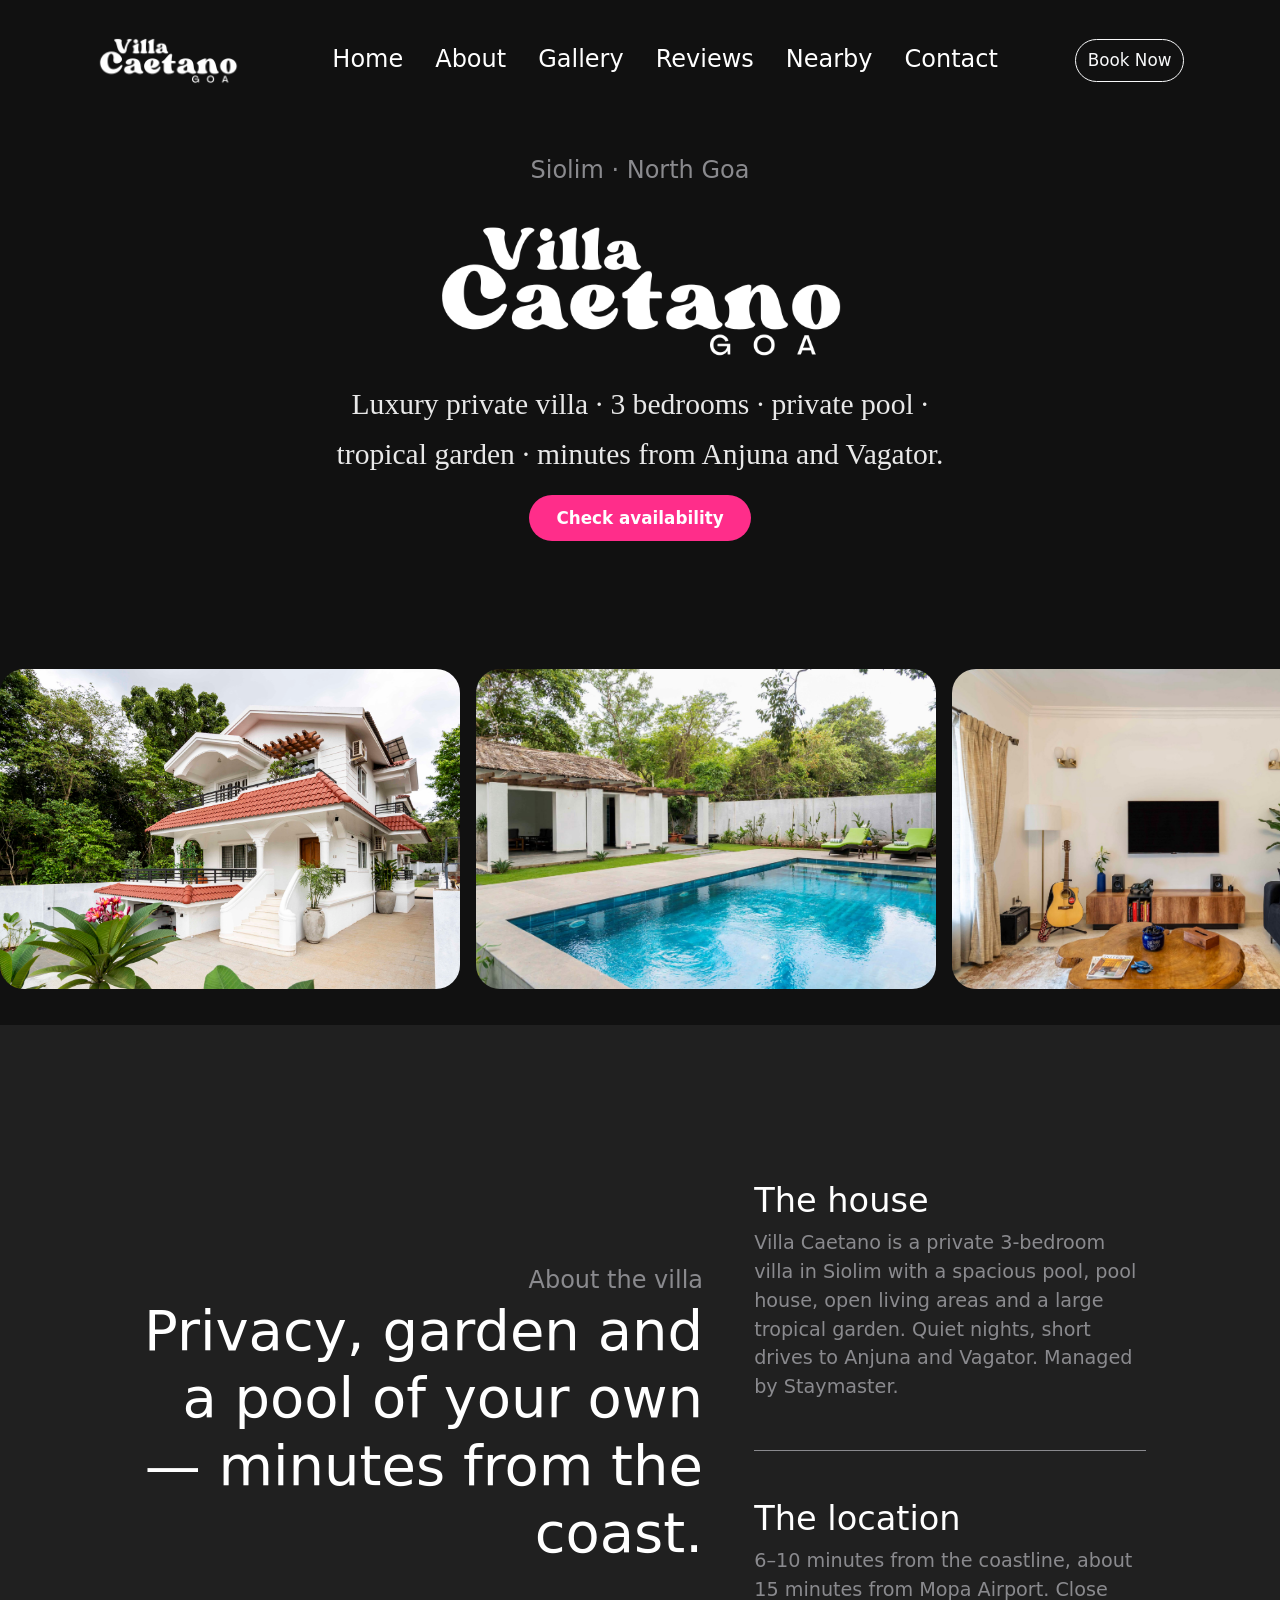
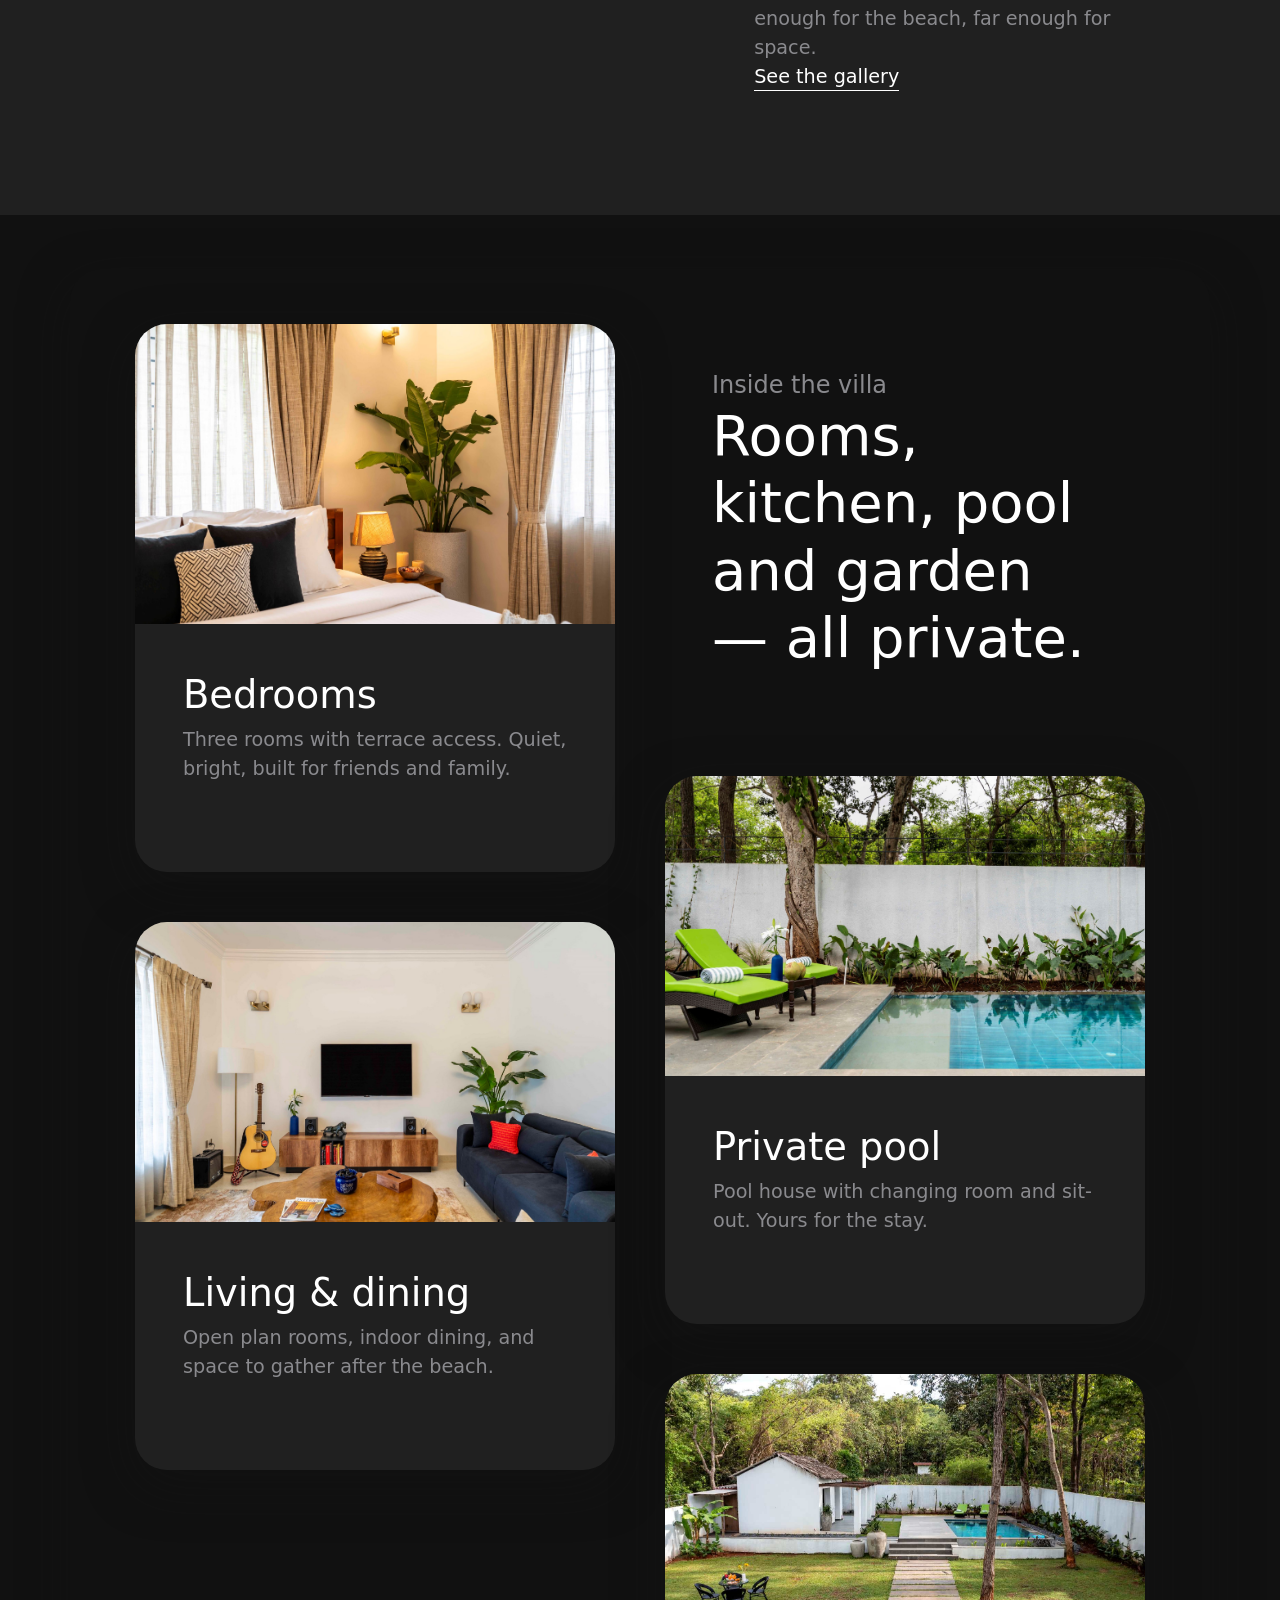
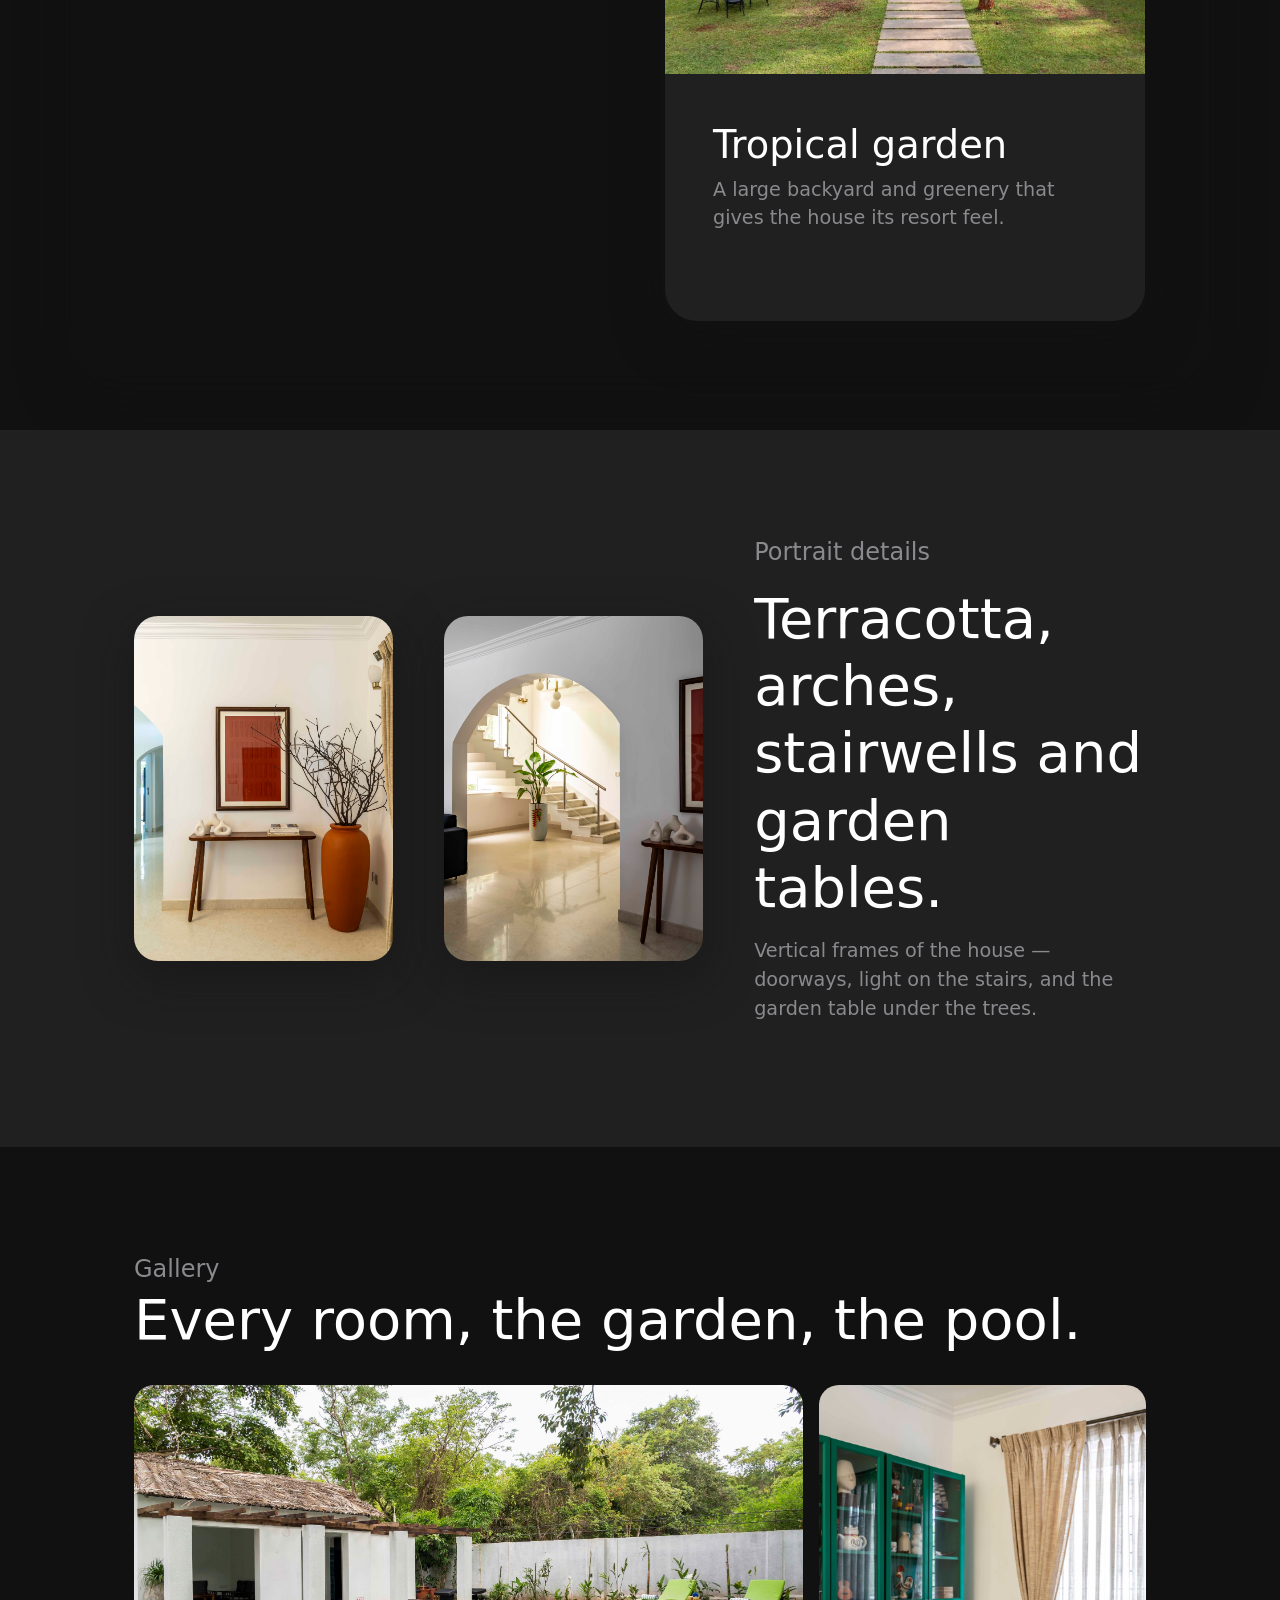
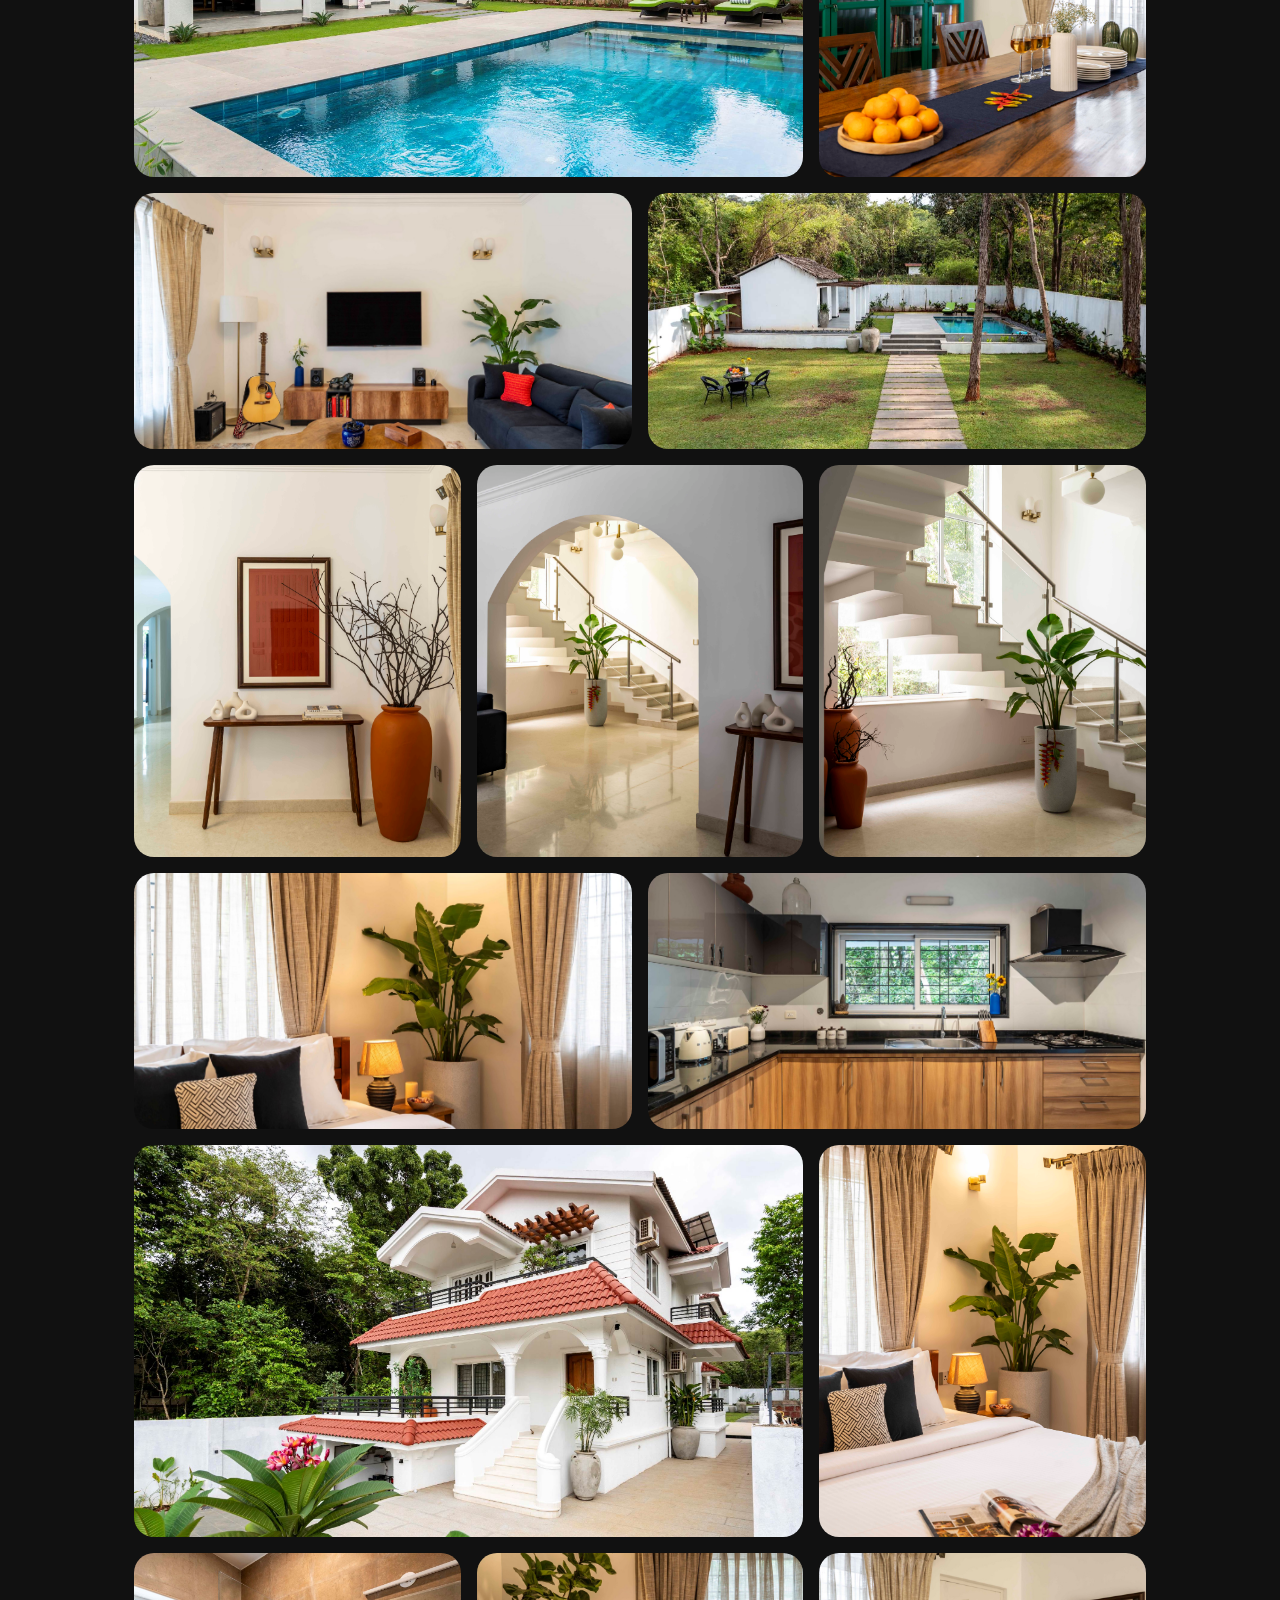
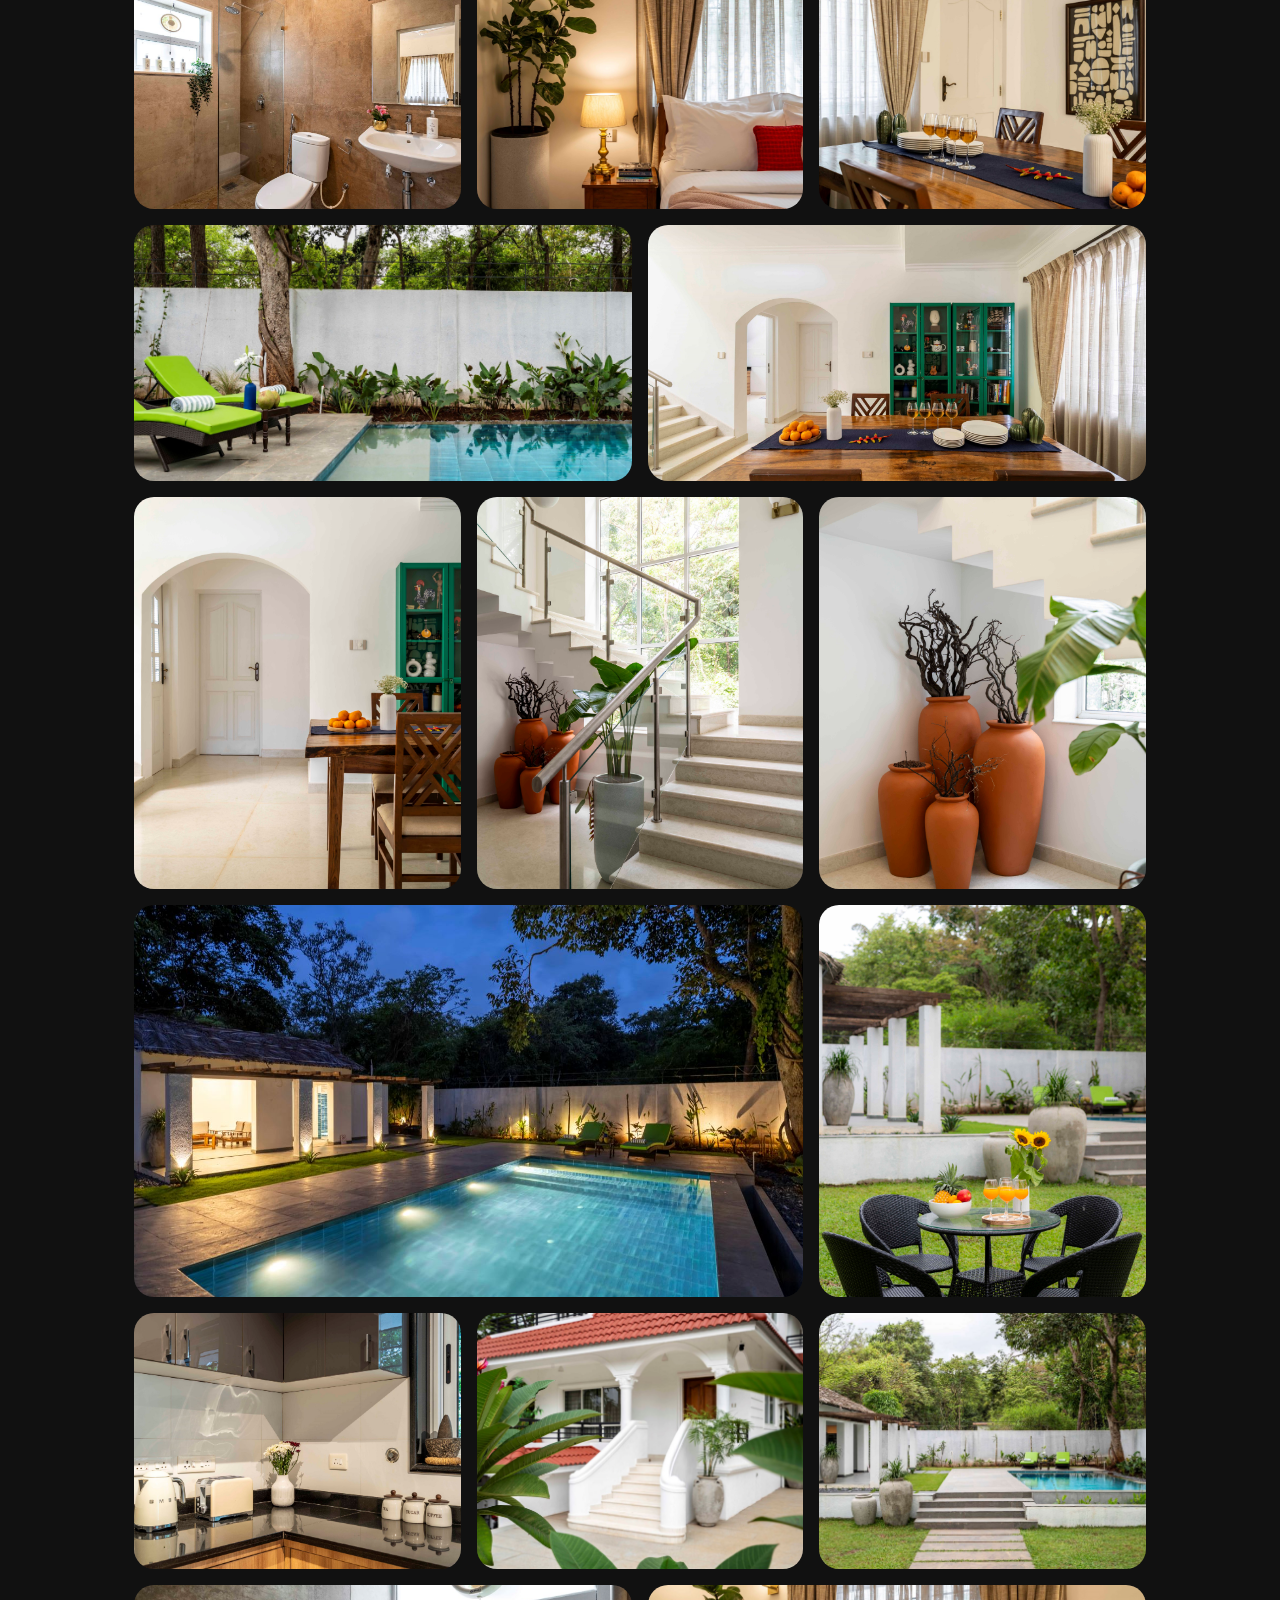
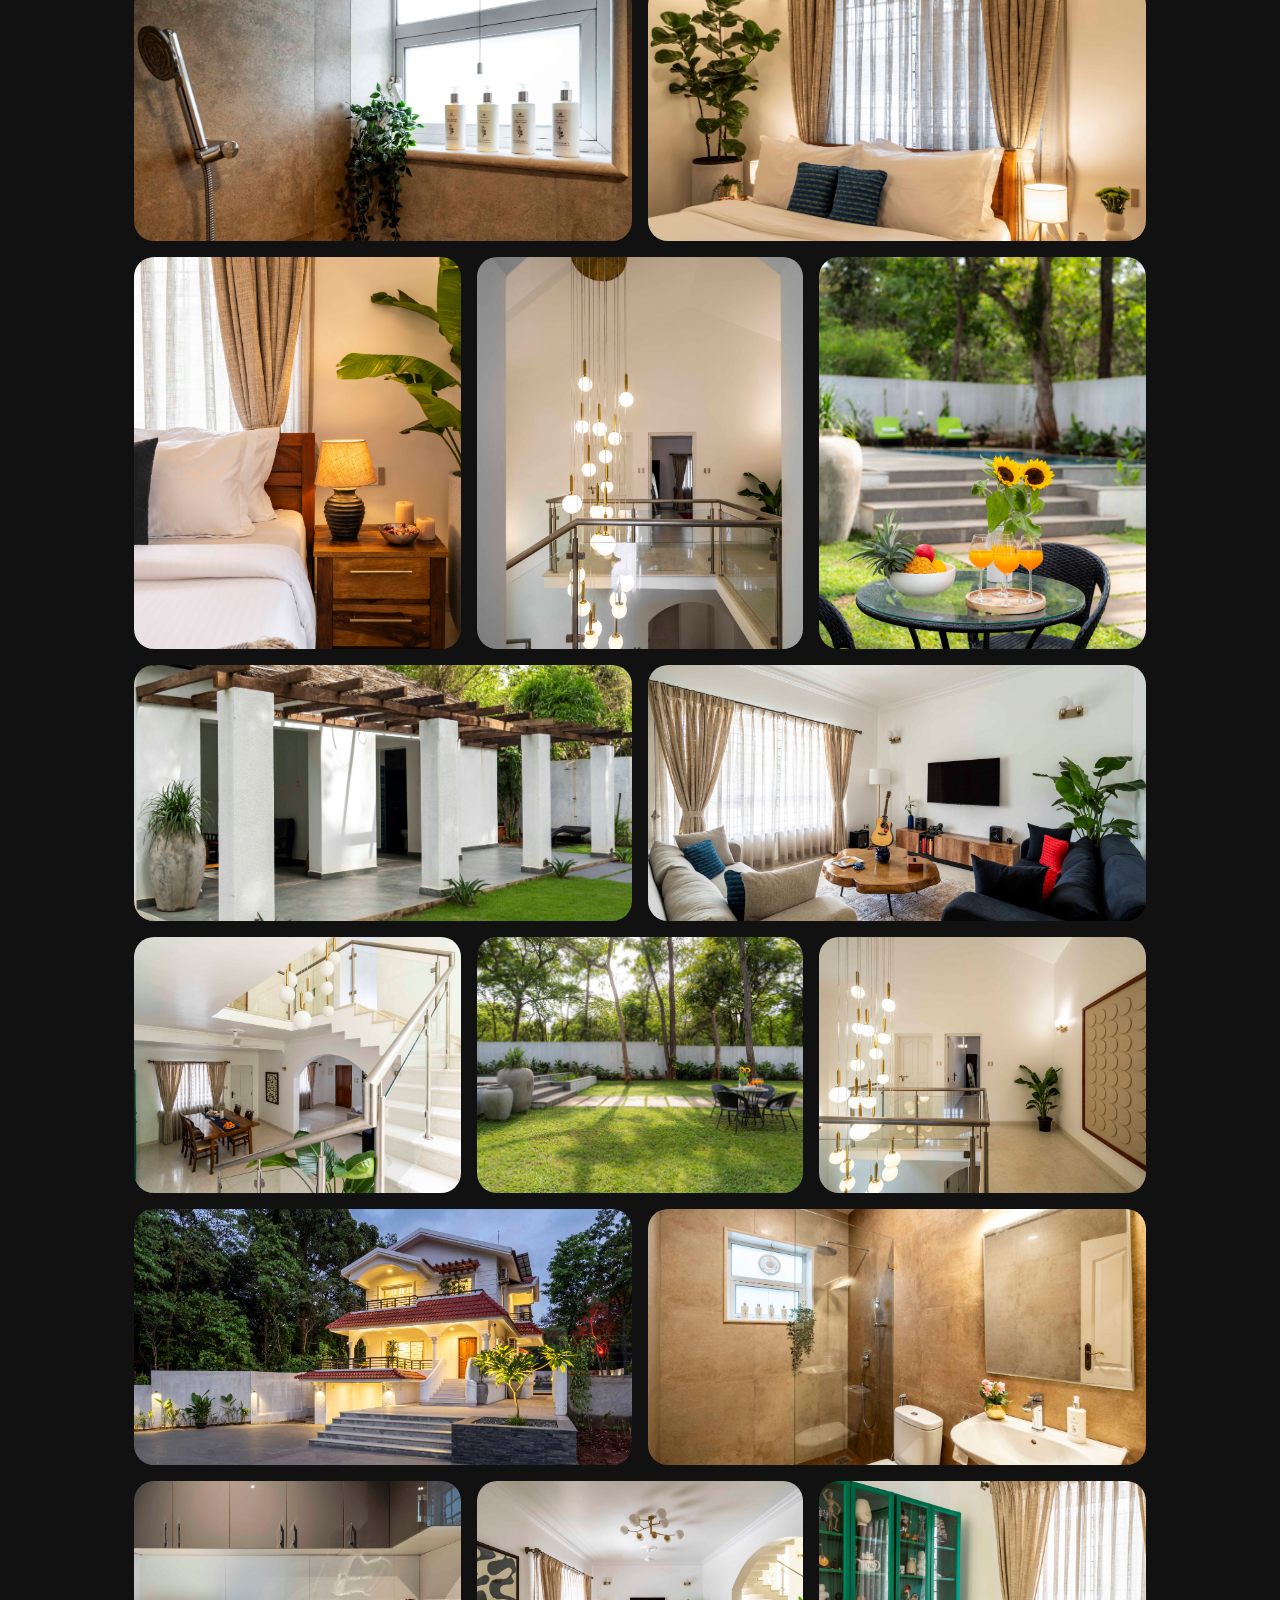
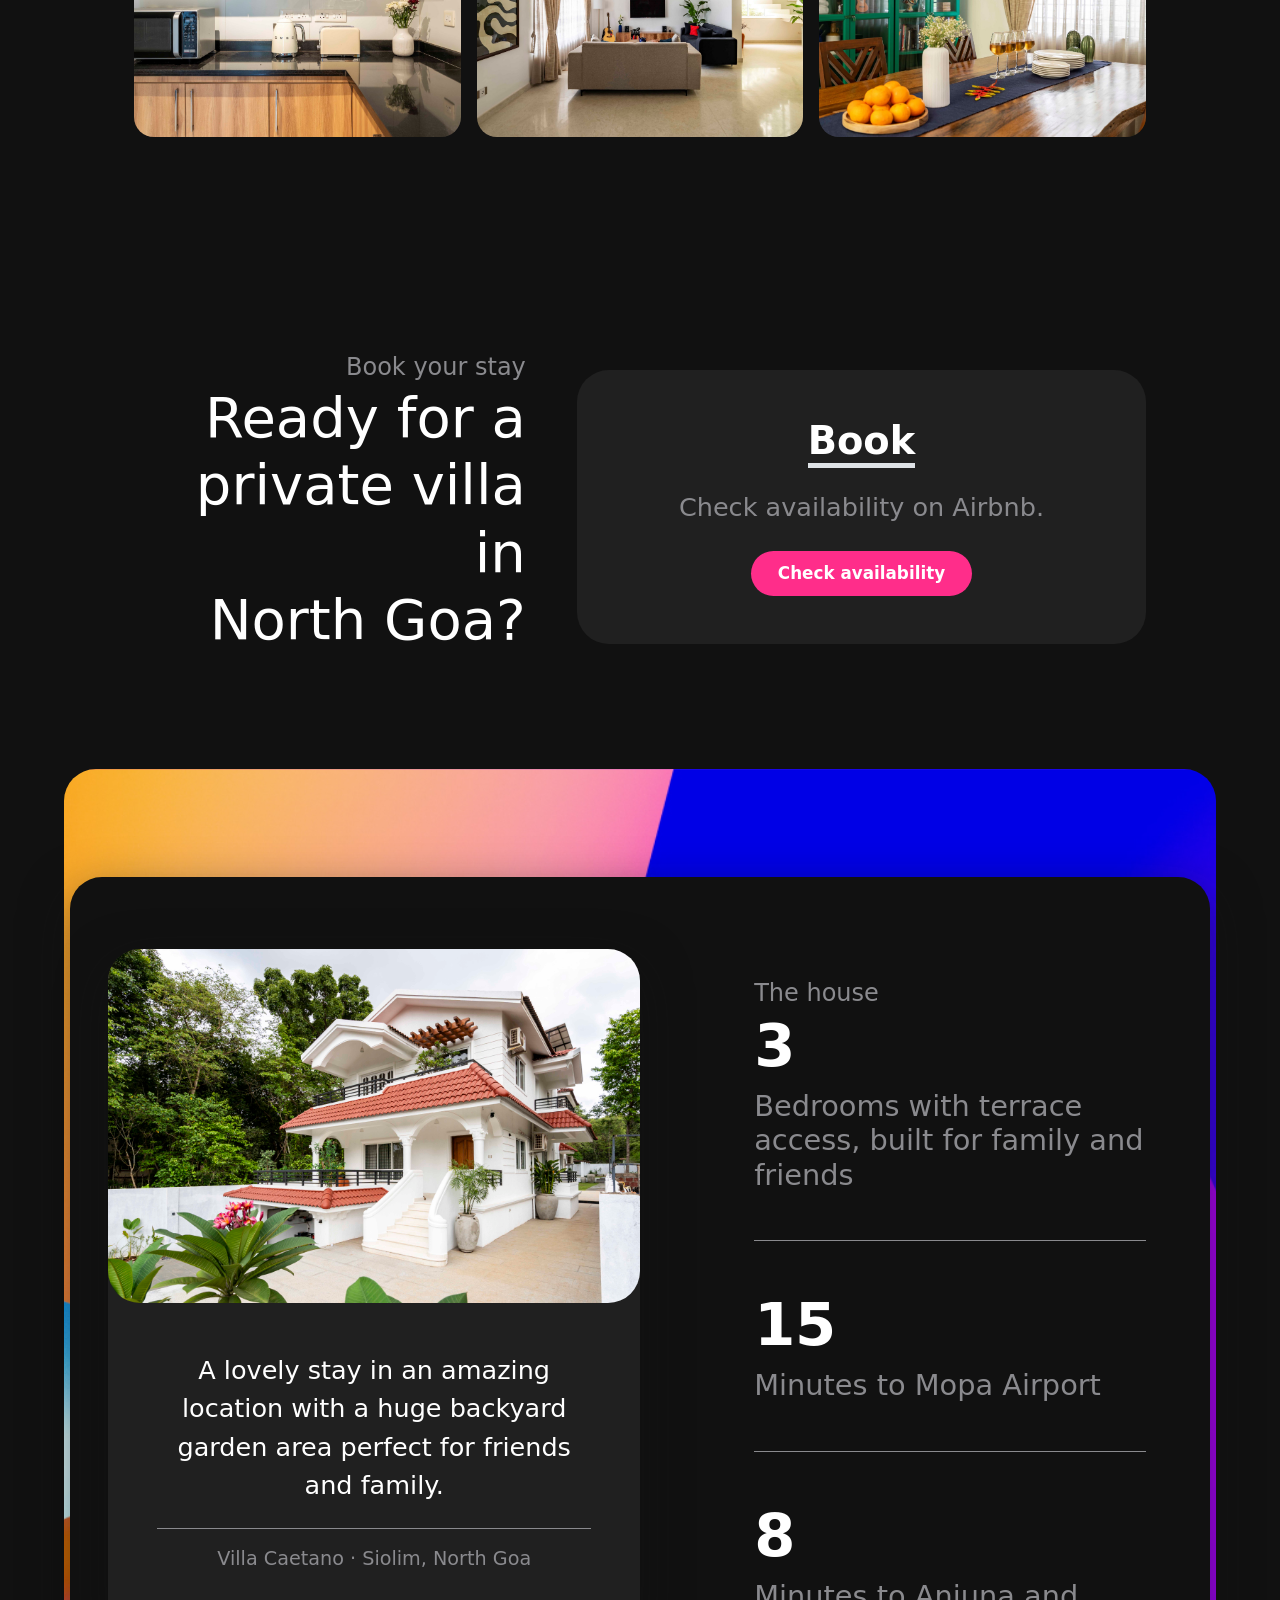
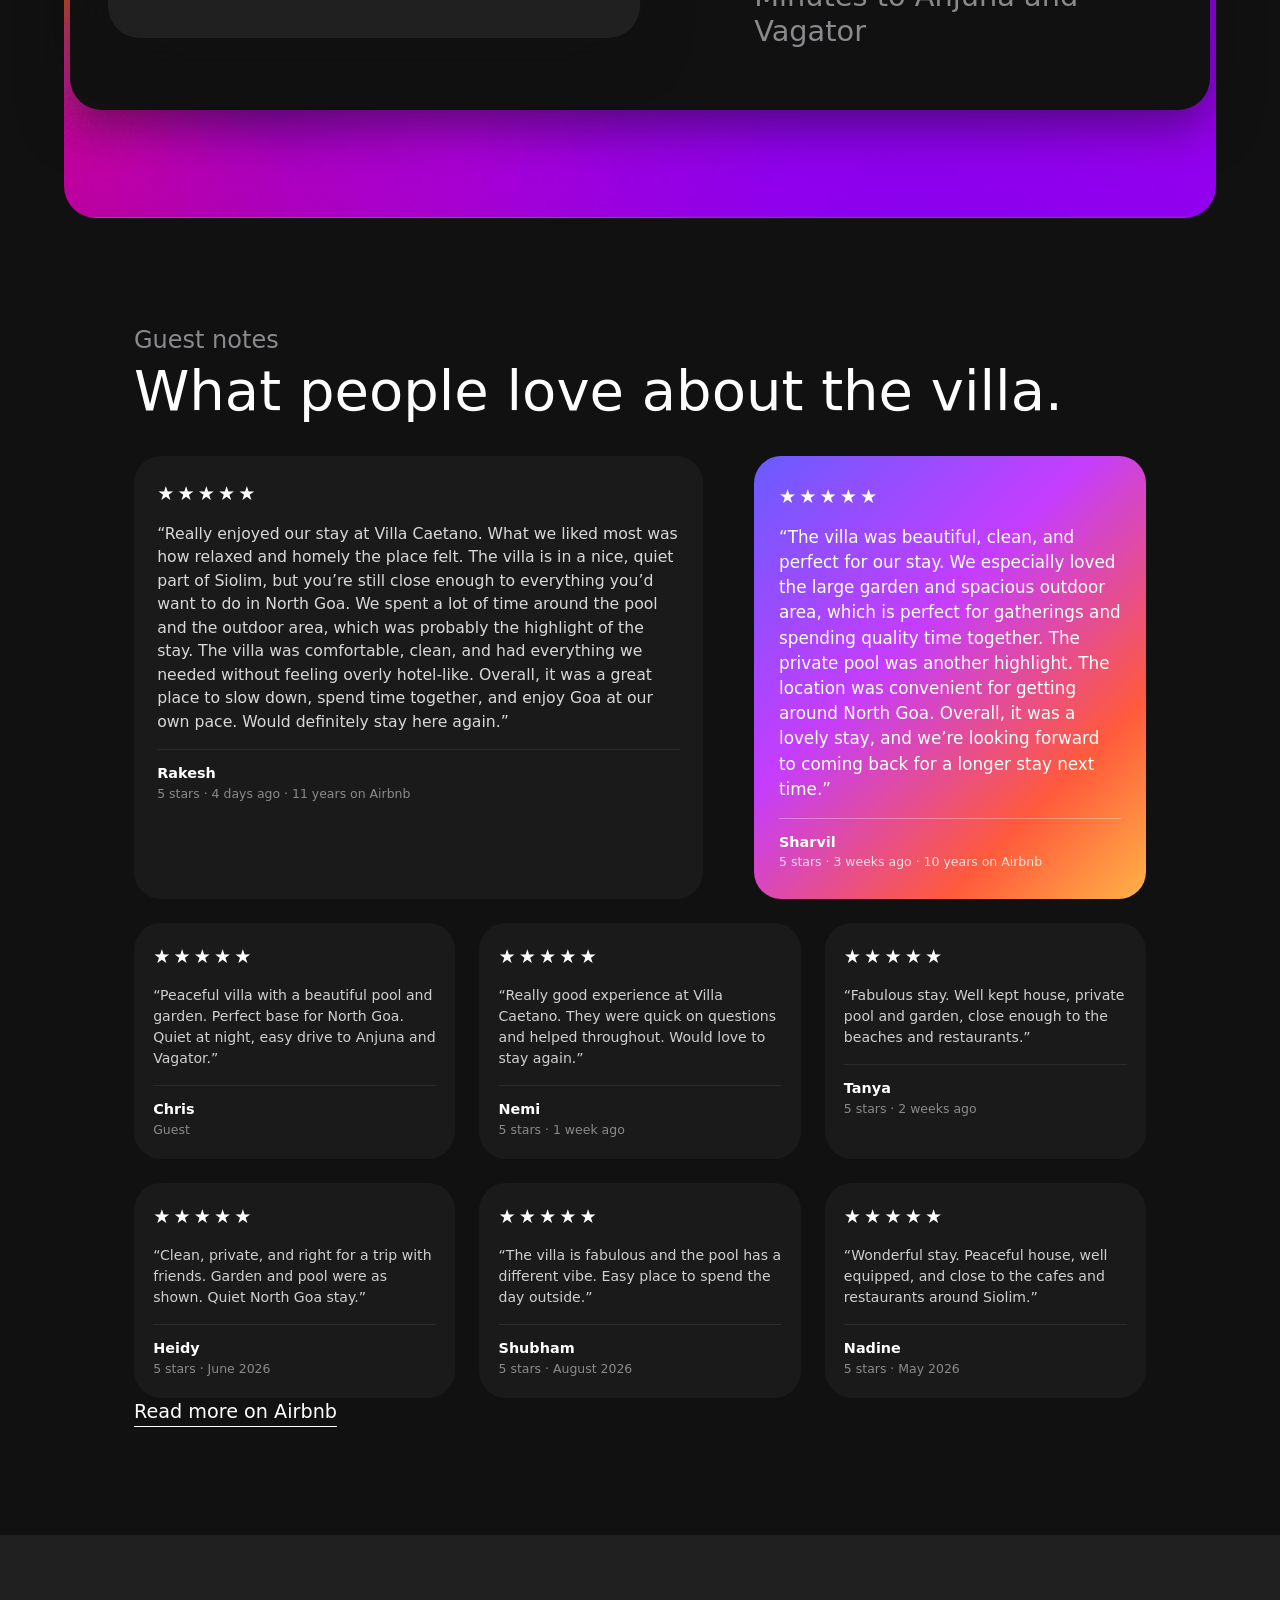
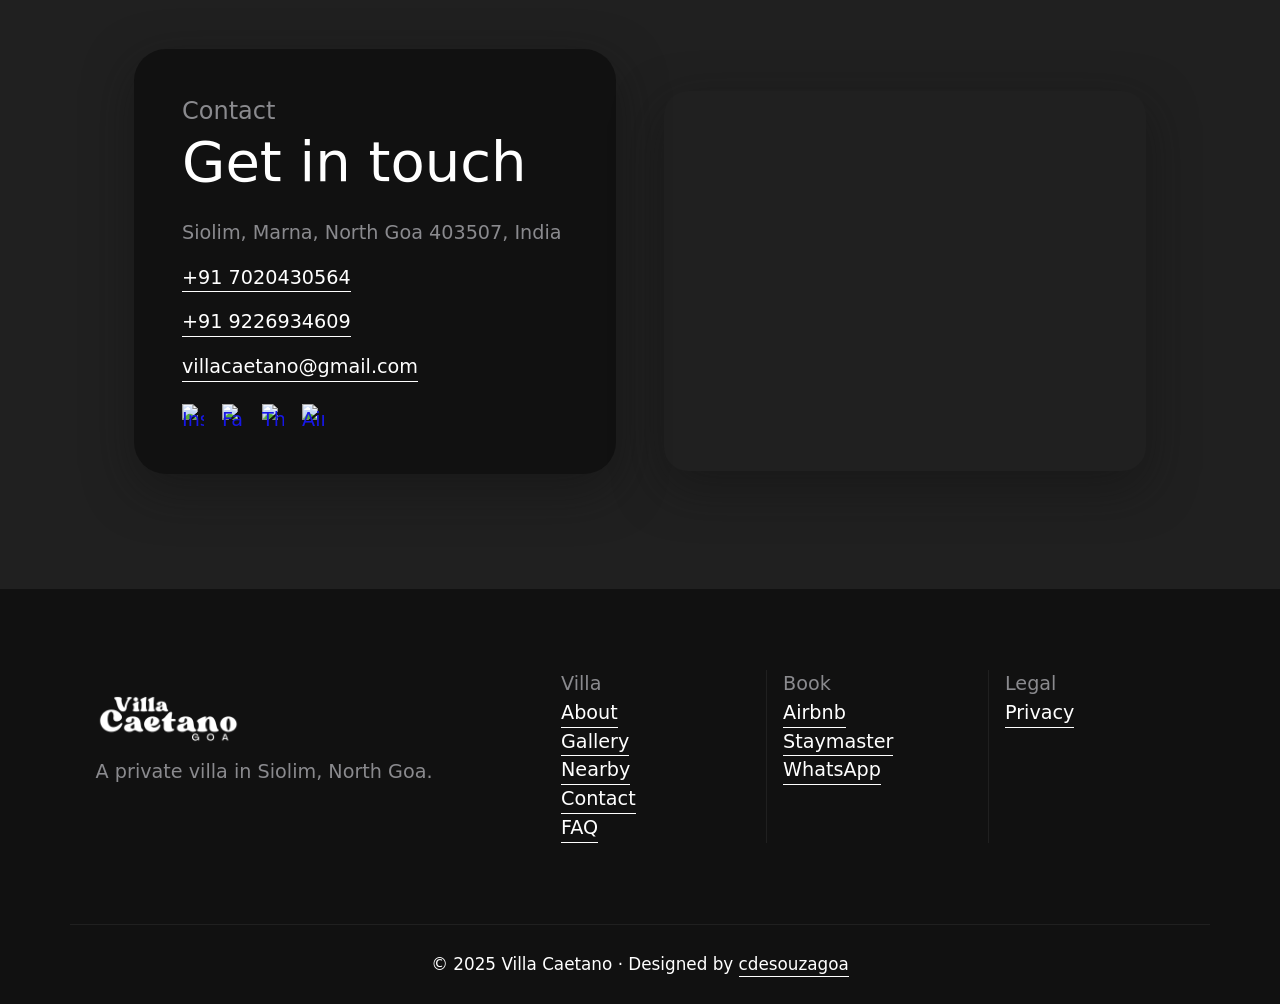
==== commit 6b6f3dd9: "Update footer styles for responsiveness and padding" ====
--- a/index.html
+++ b/index.html
@@ -127,6 +127,21 @@
     margin-top: 1.35rem;
   }
 }
+
+
+    footer .row > .col{
+  padding-left: 1rem;
+  padding-right: 1rem;
+}
+@media (max-width: 991px){
+  footer .row > .col{
+    flex: 0 0 100%;
+    max-width: 100%;
+    border-right: none !important;
+    padding: 1.1rem 0.25rem 0.35rem;
+  }
+}
+
     
   </style>
 </head>
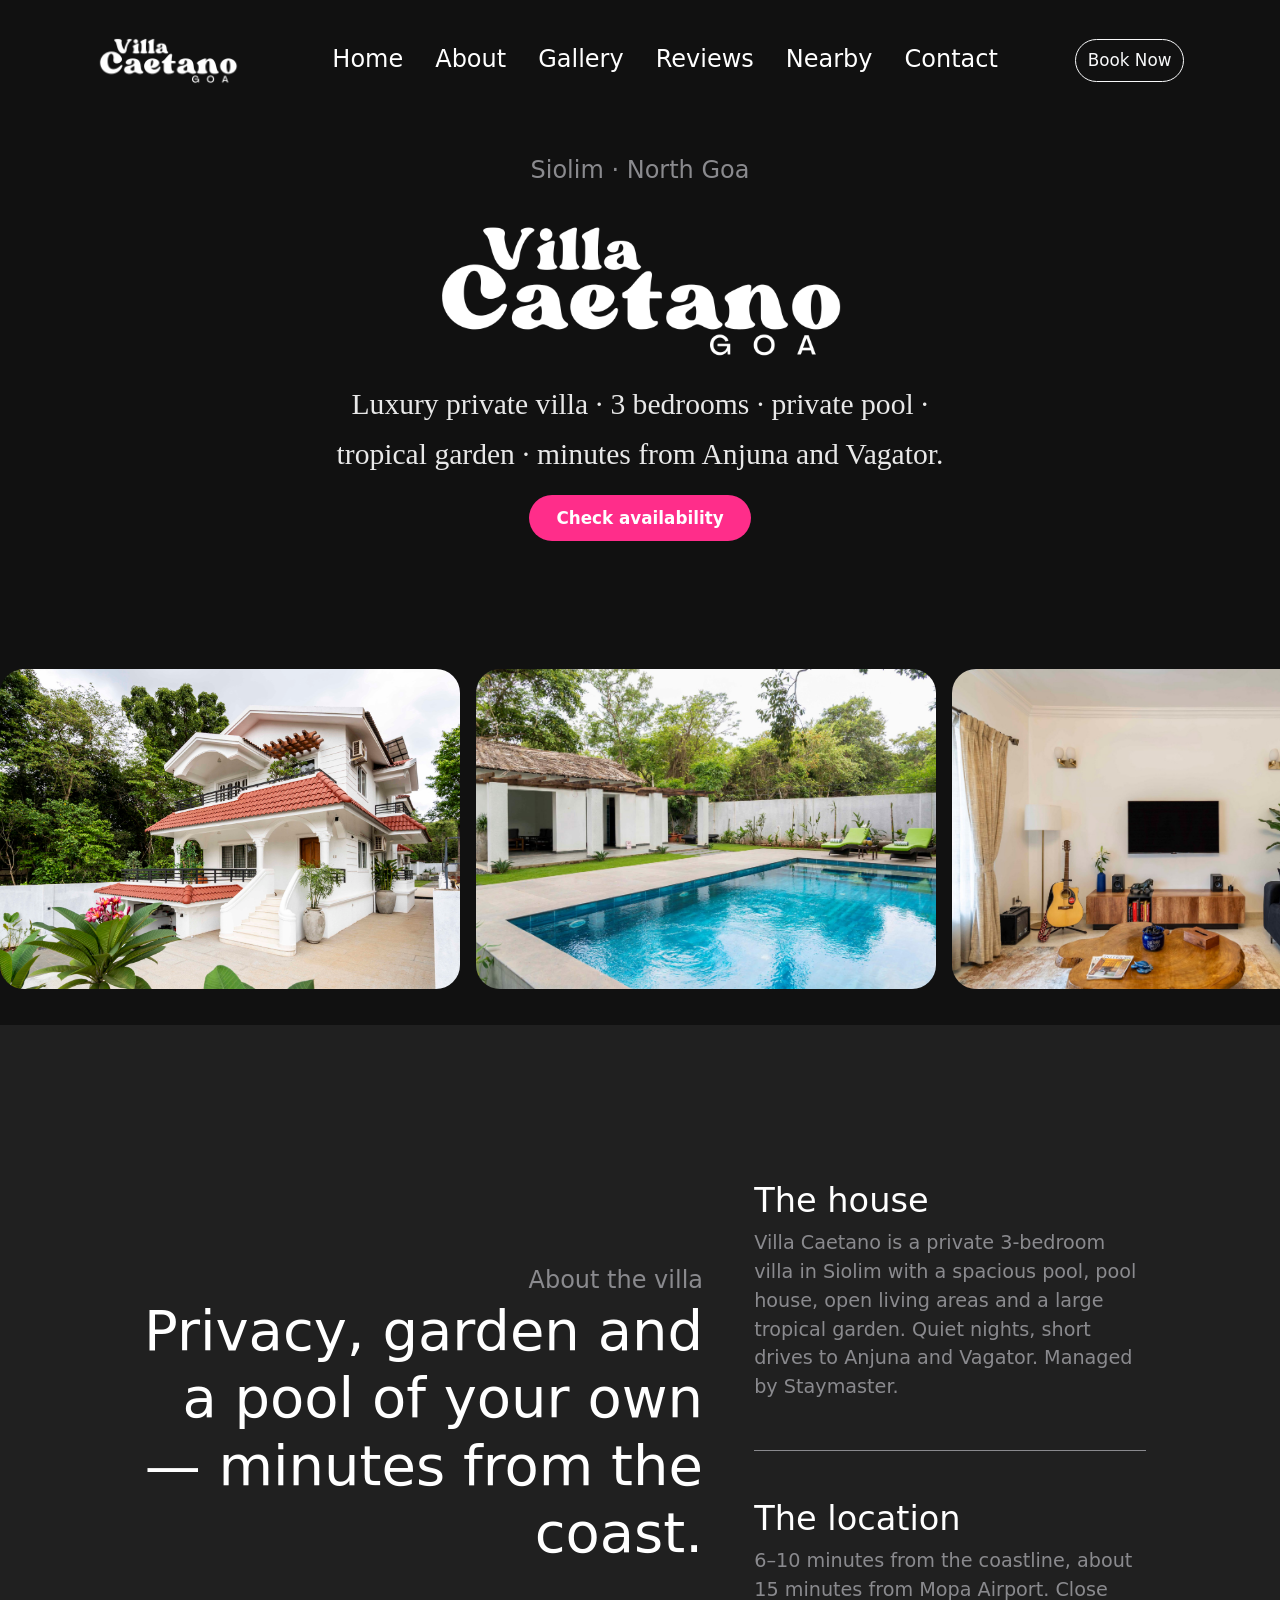
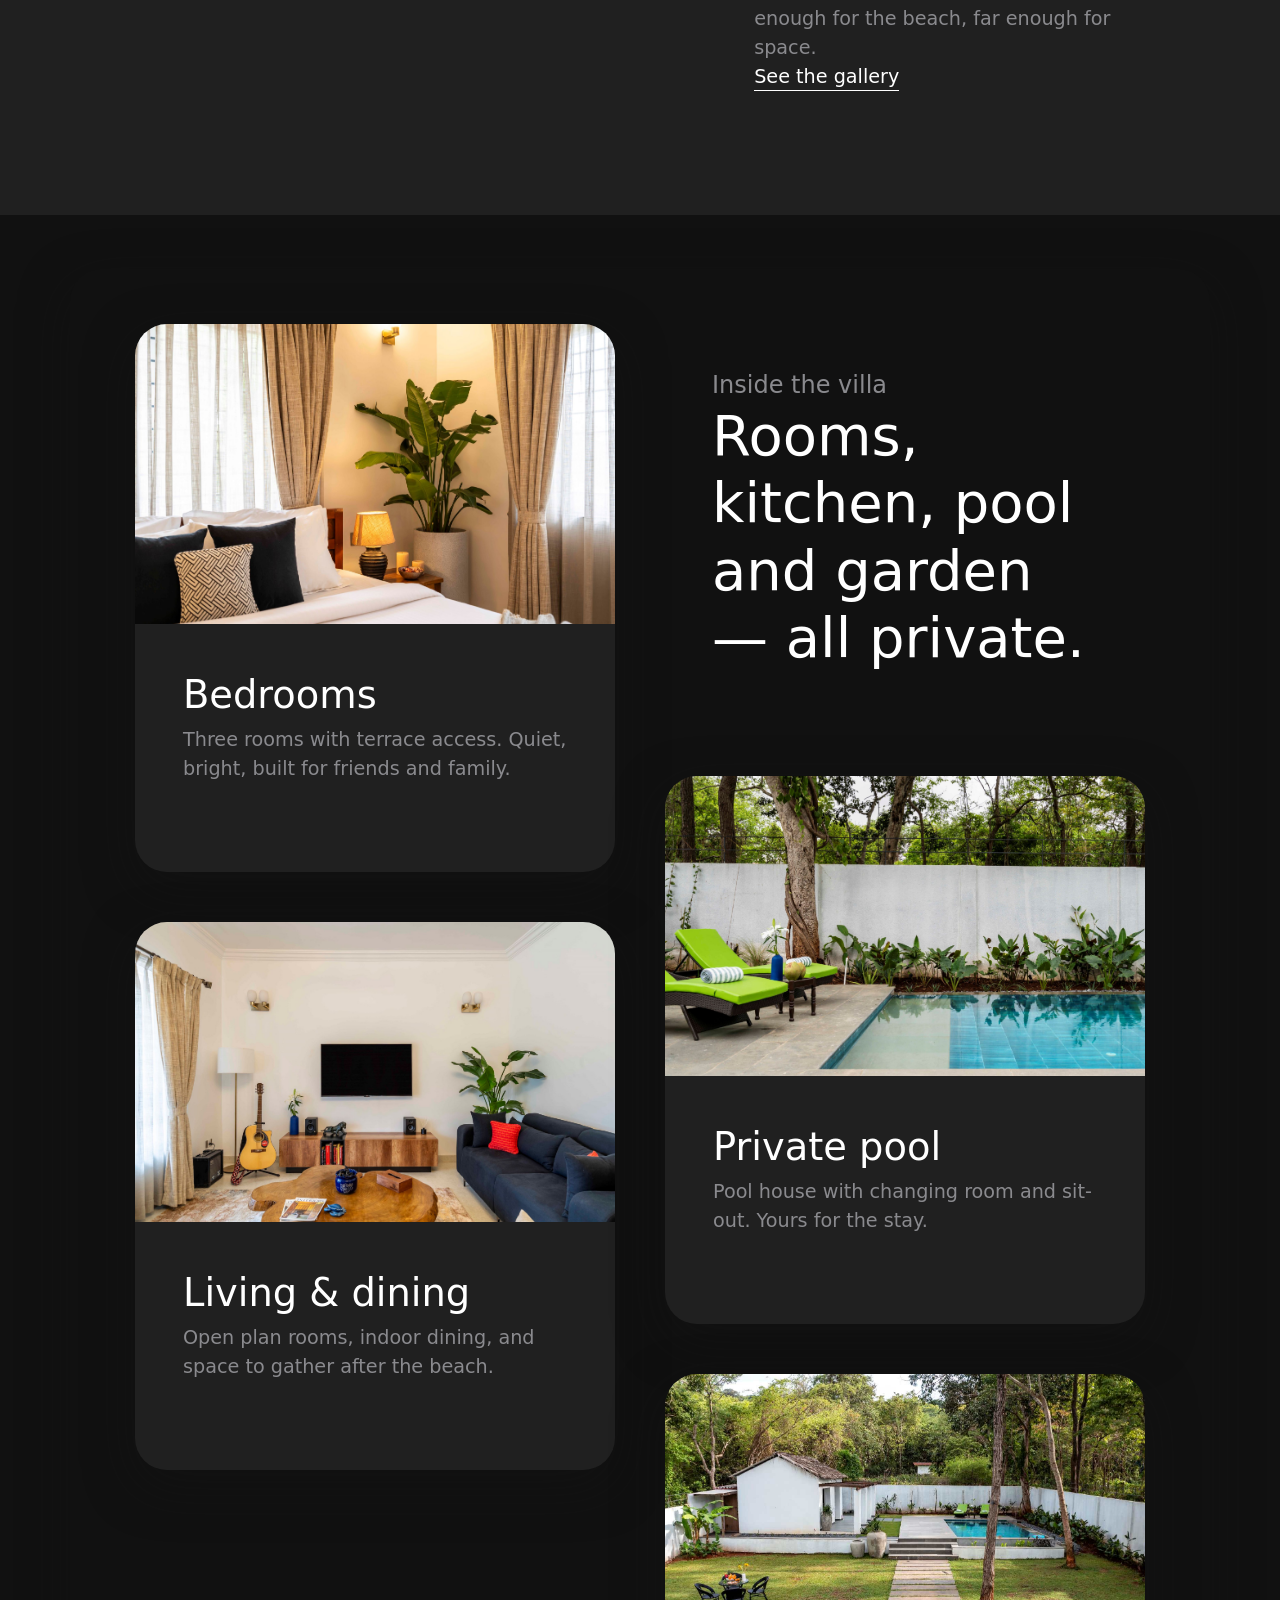
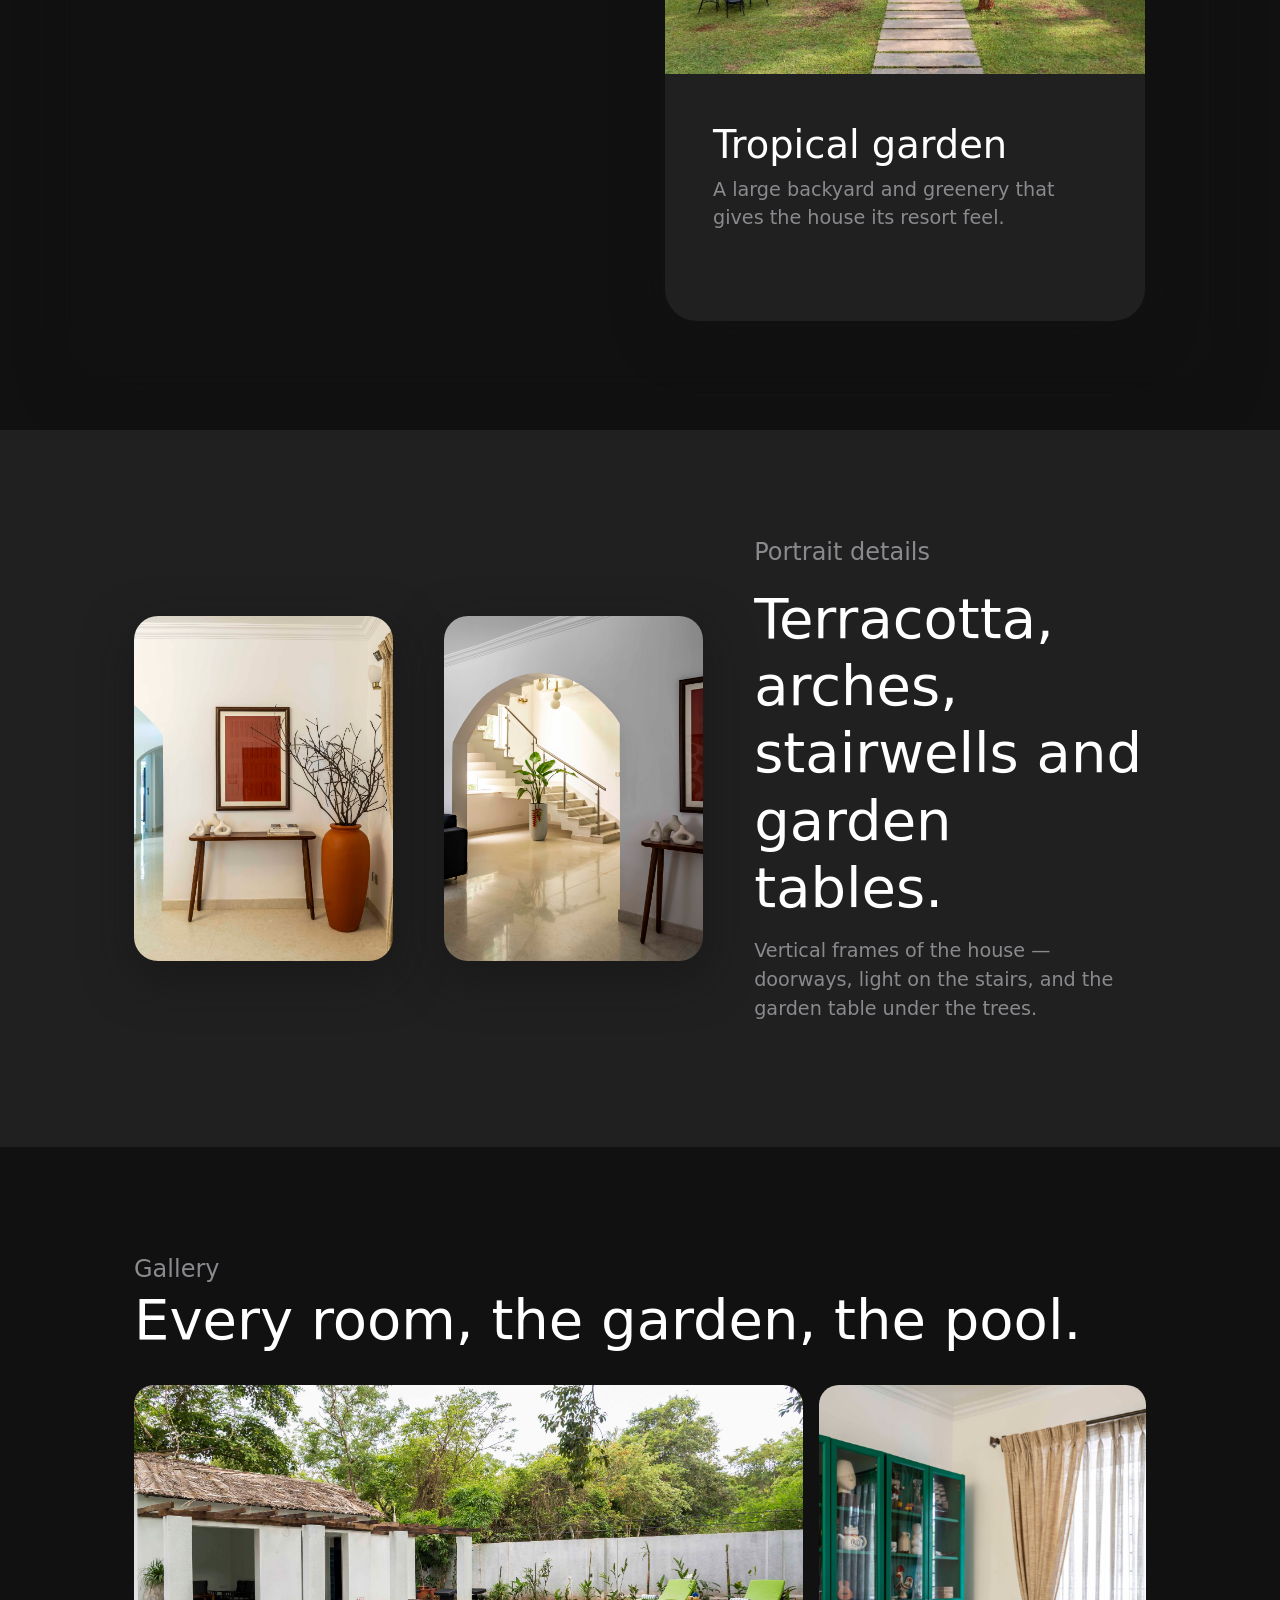
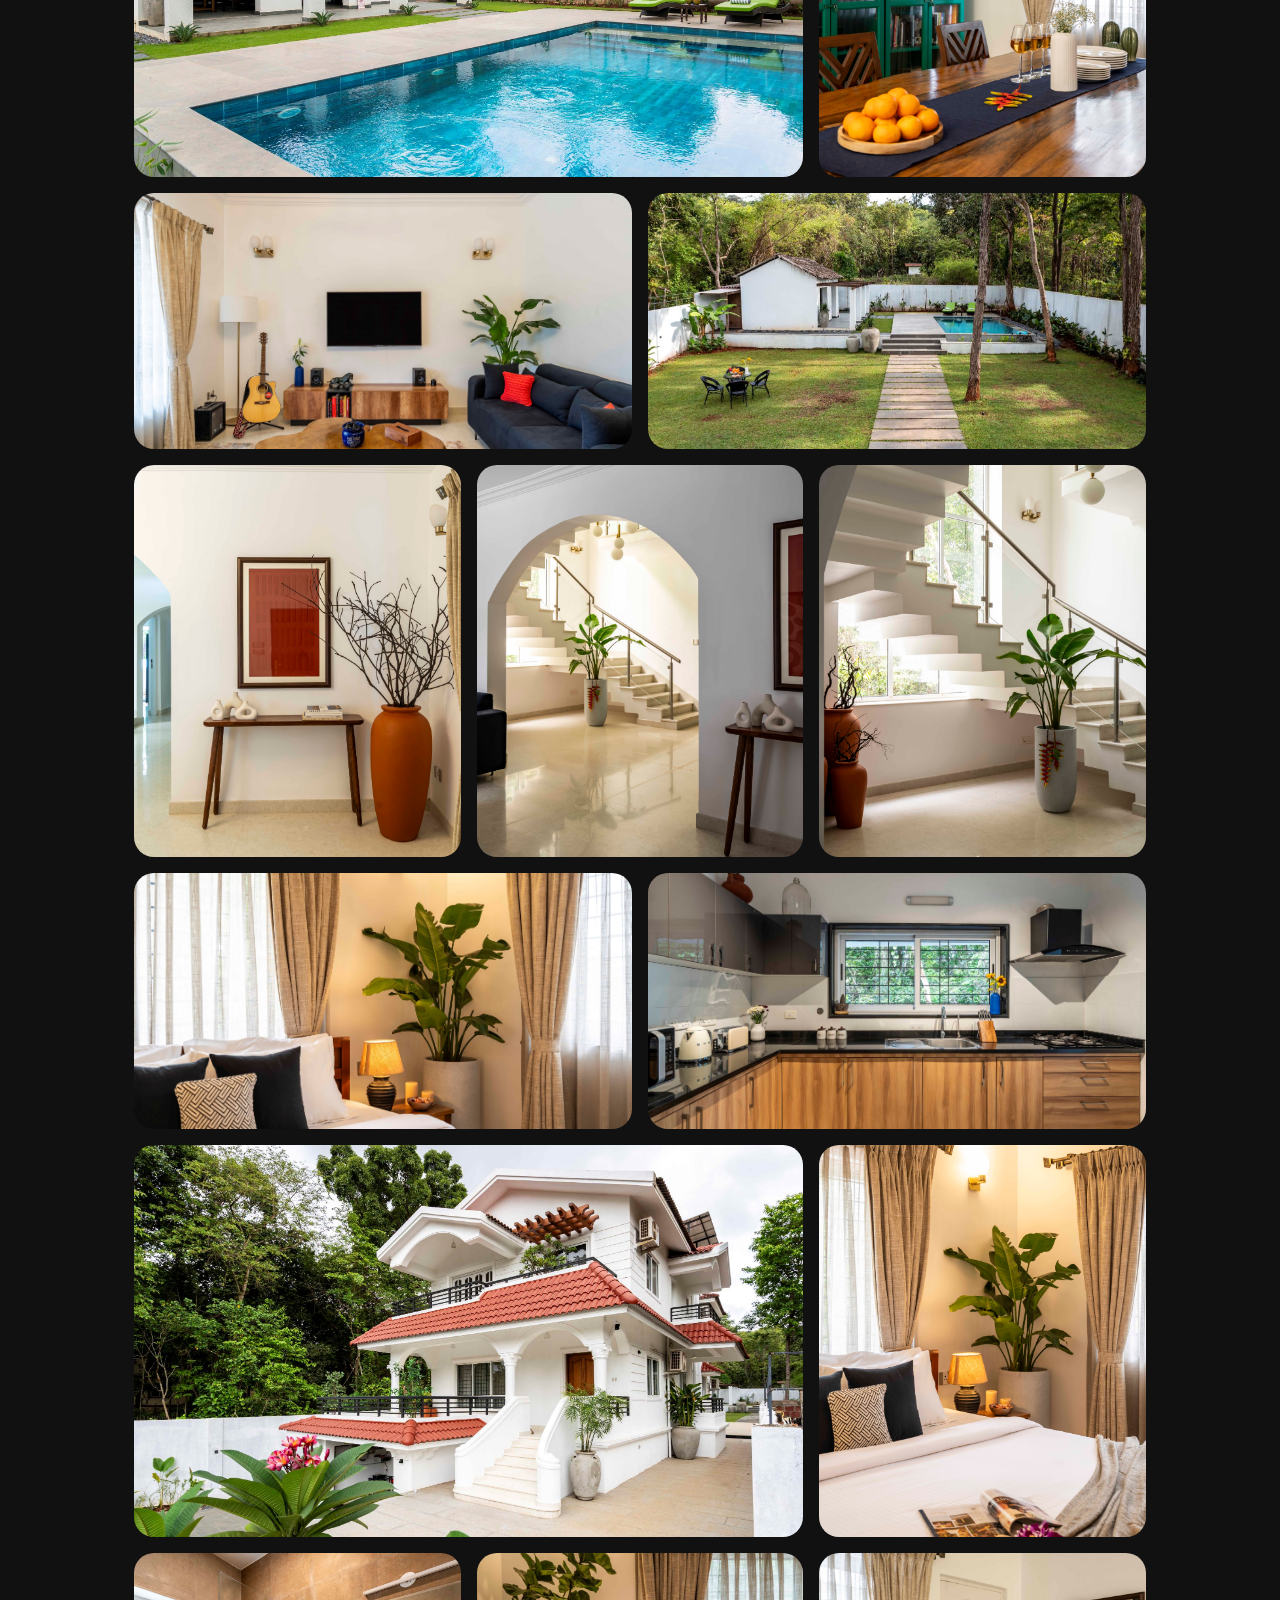
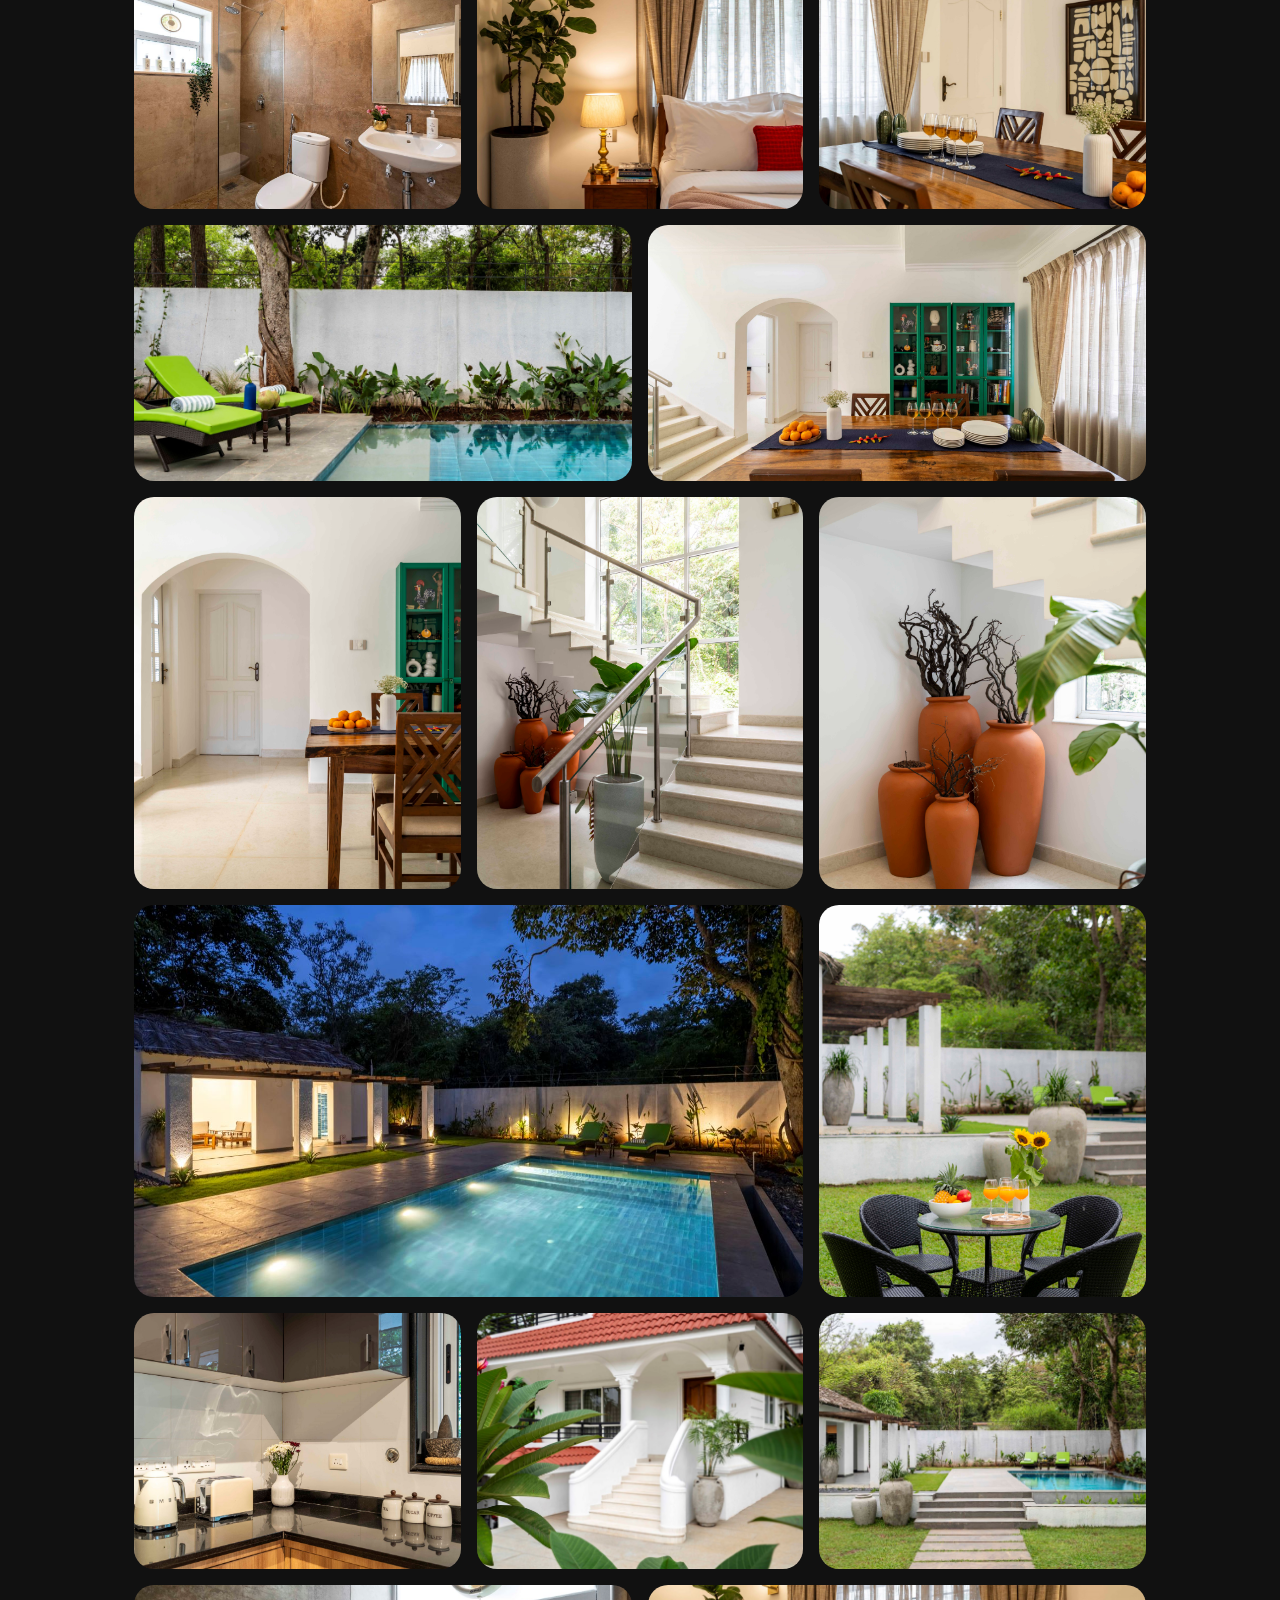
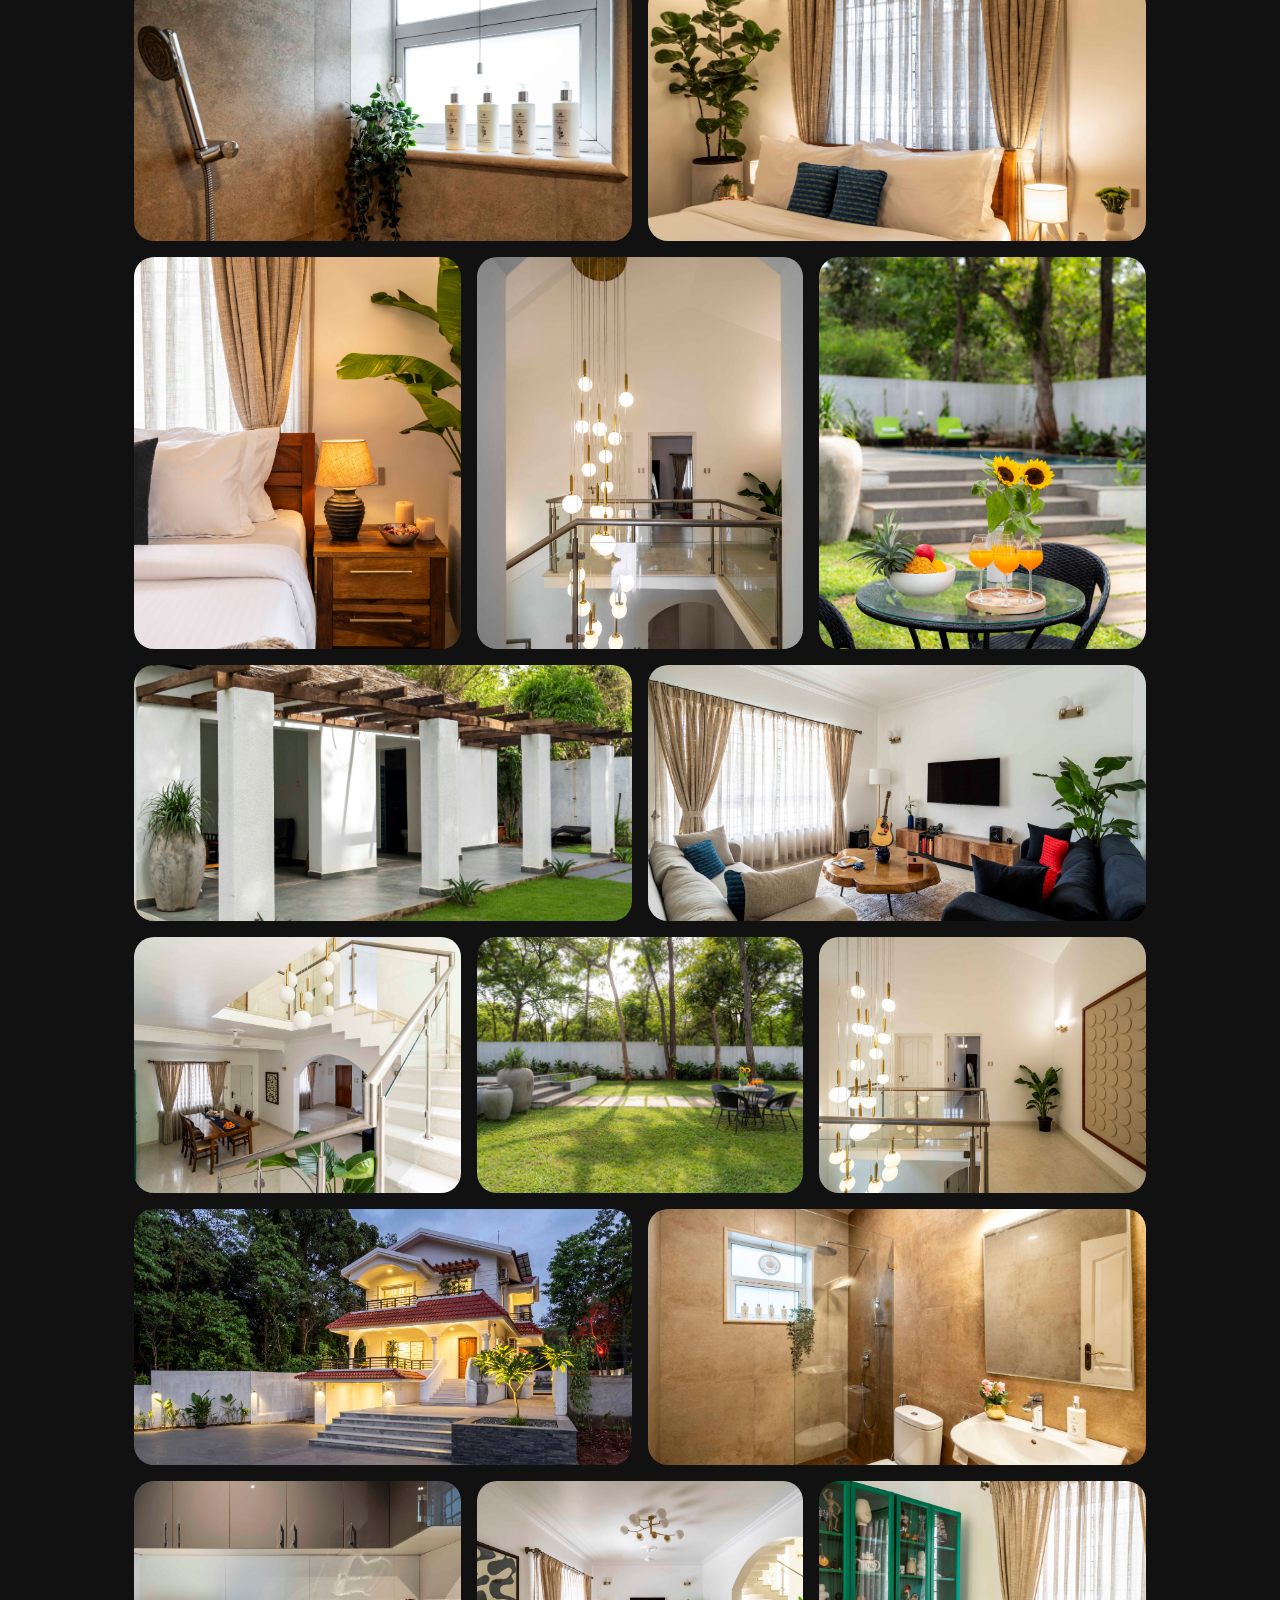
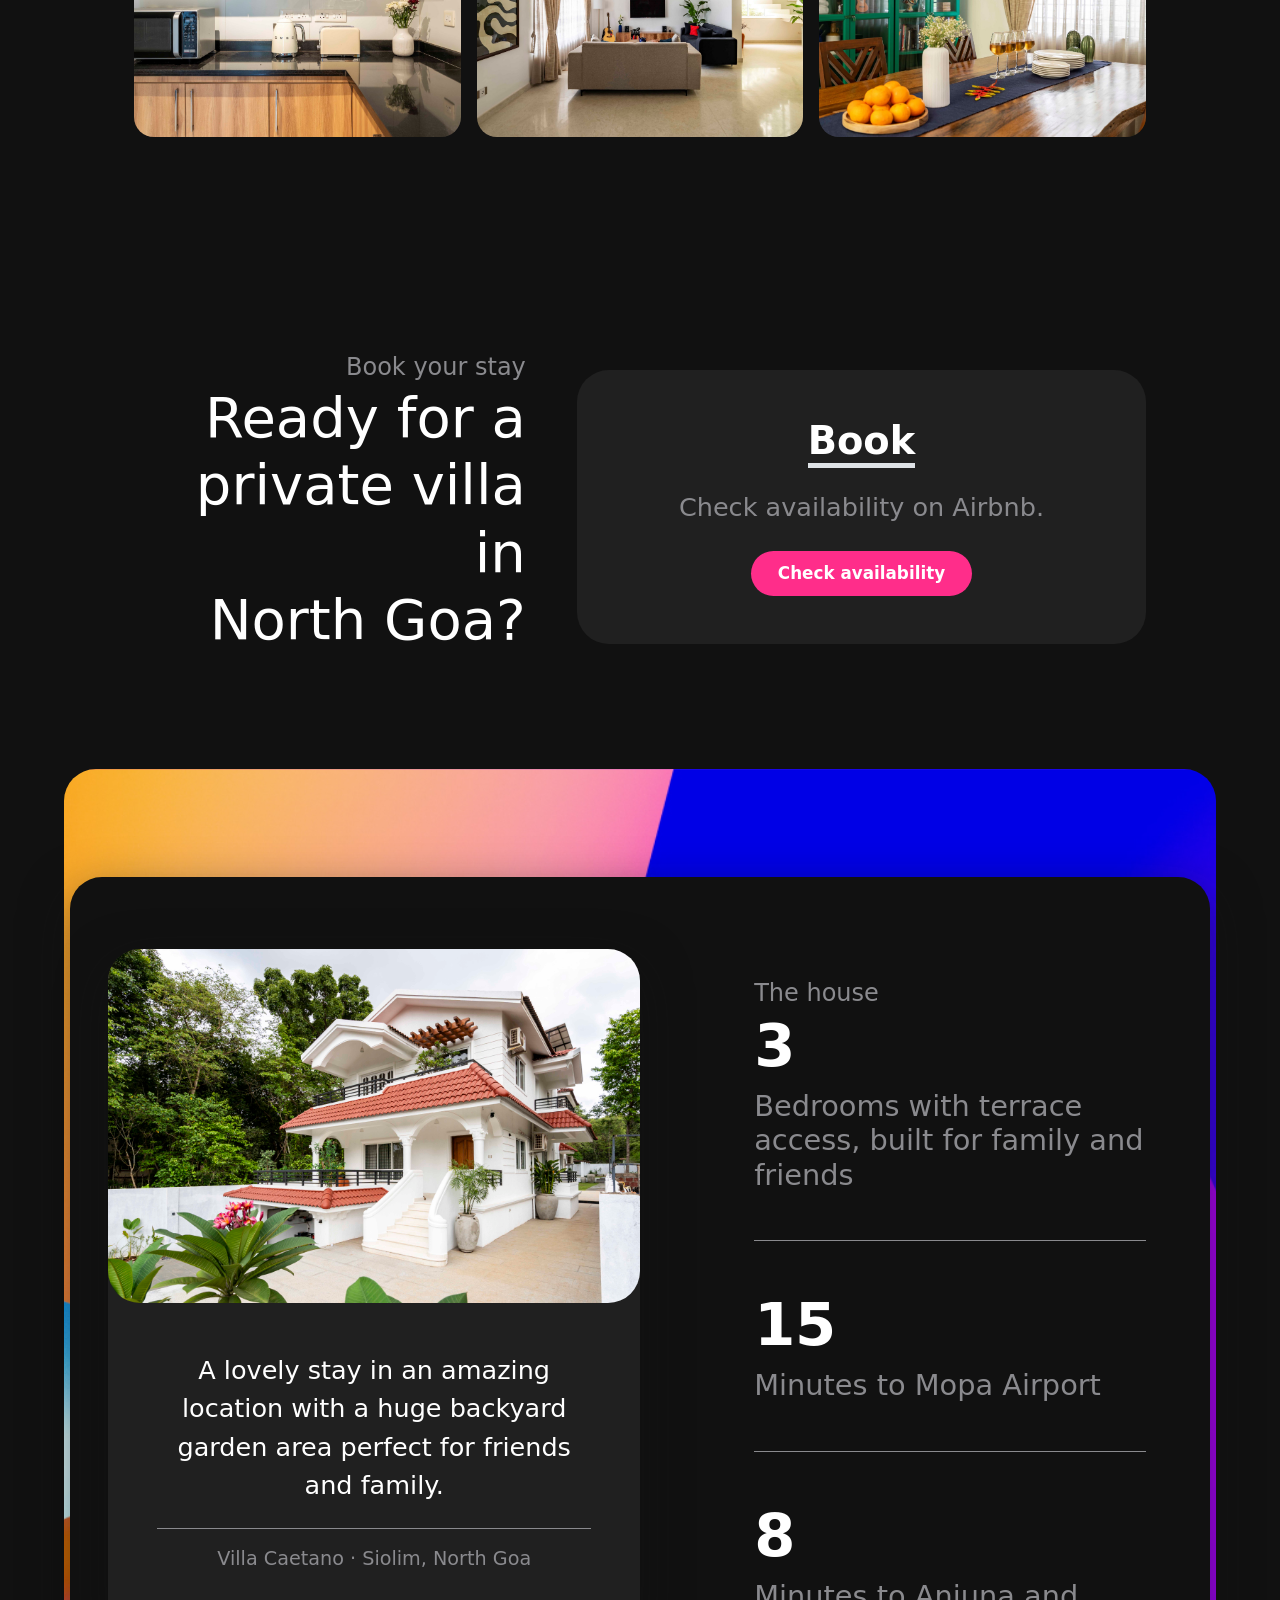
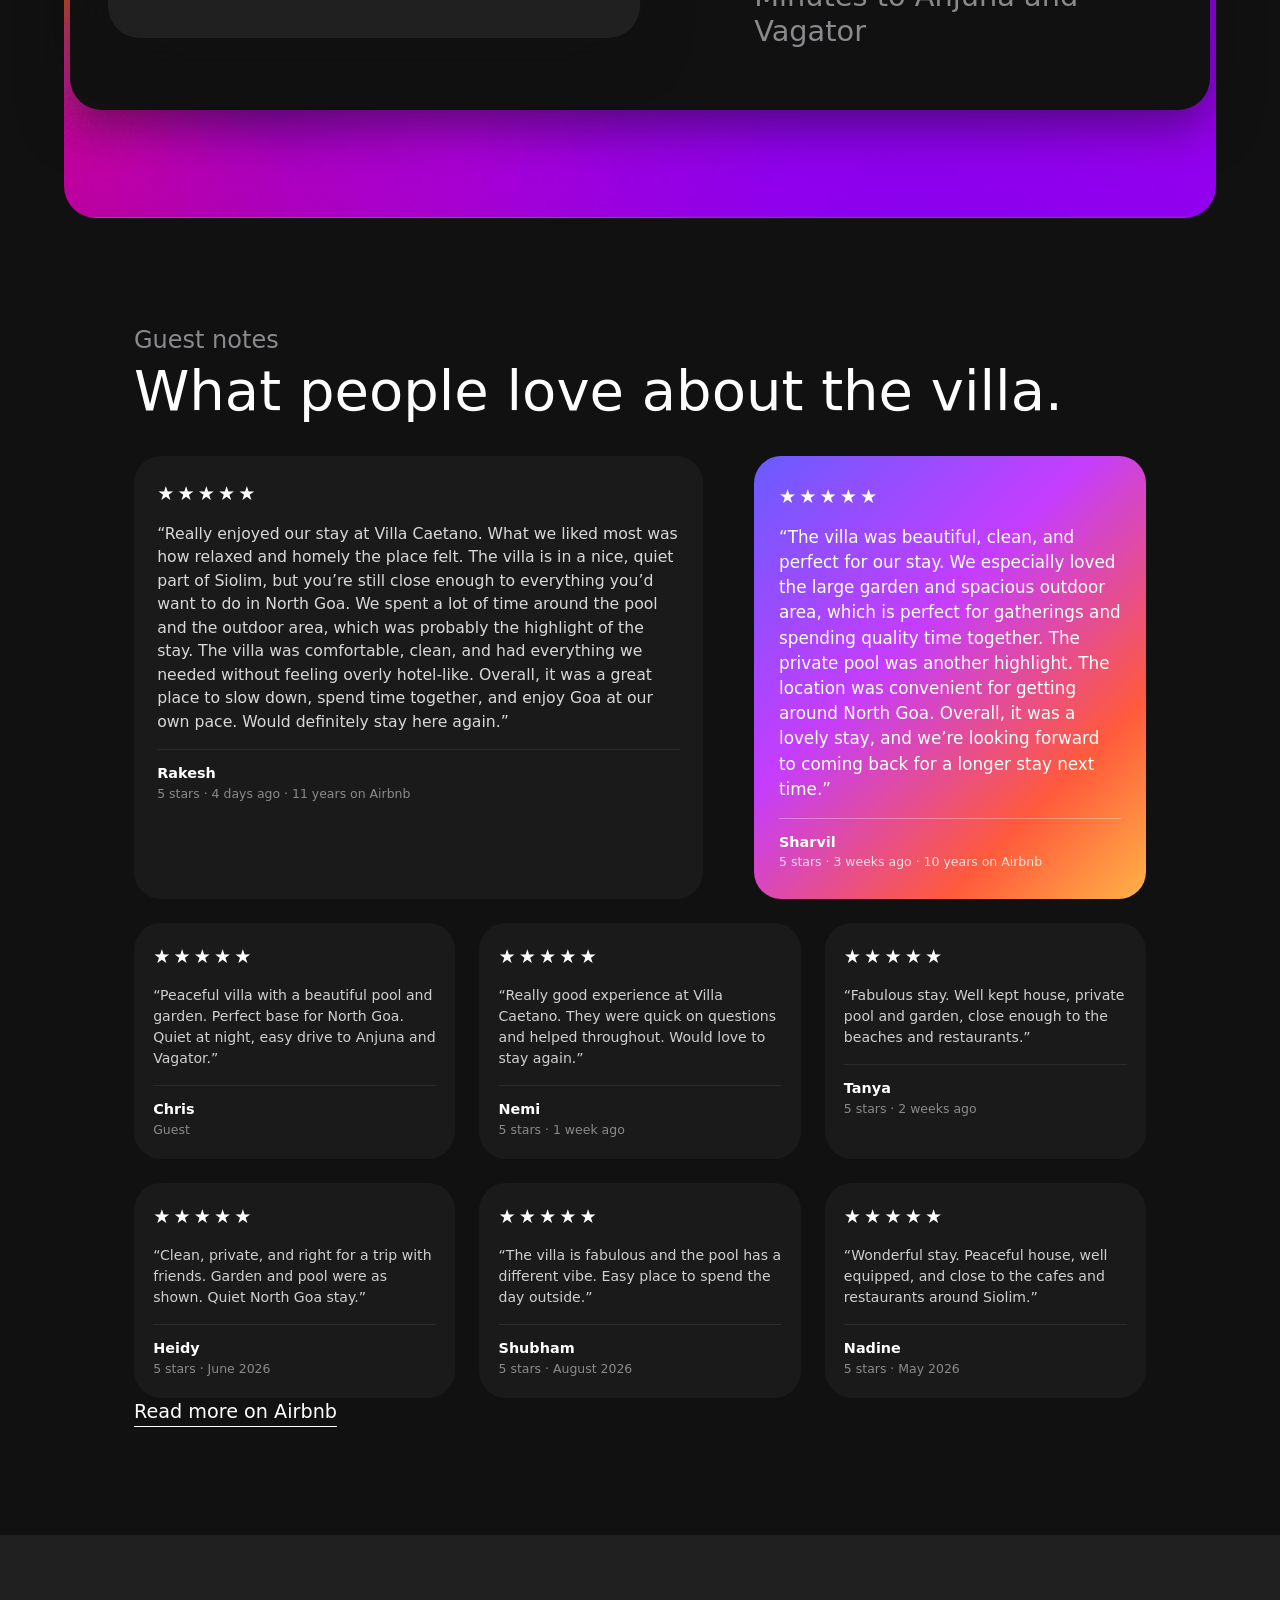
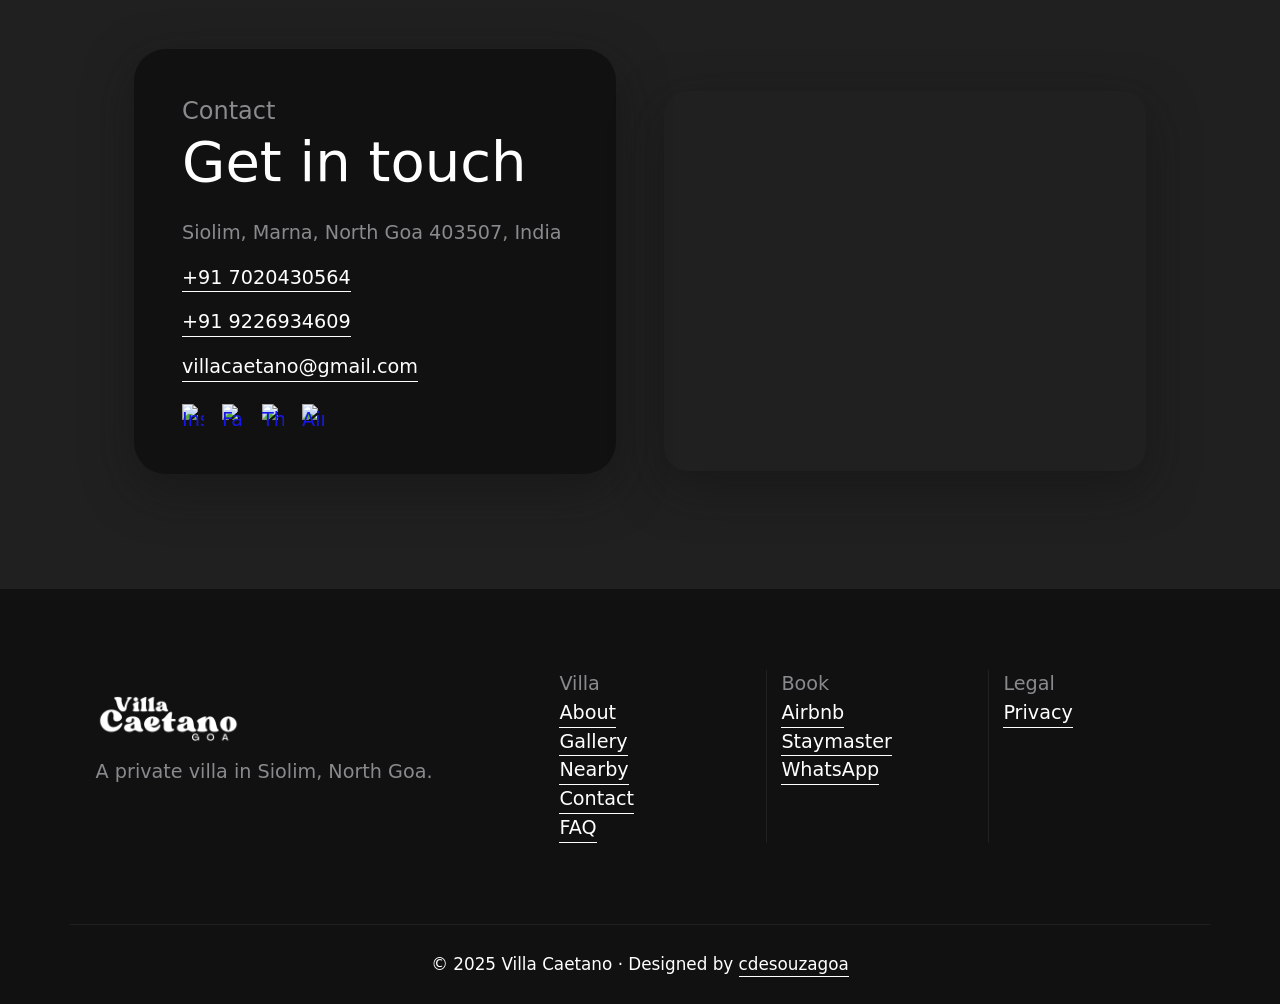
==== commit a192076d: "Adjust footer column padding in index.html Reduced padding for footer columns in index.html." ====
--- a/index.html
+++ b/index.html
@@ -129,17 +129,9 @@
 }
 
 
-    footer .row > .col{
-  padding-left: 1rem;
-  padding-right: 1rem;
-}
-@media (max-width: 991px){
-  footer .row > .col{
-    flex: 0 0 100%;
-    max-width: 100%;
-    border-right: none !important;
-    padding: 1.1rem 0.25rem 0.35rem;
-  }
+footer .row > .col{
+  padding-left: 0.9rem;
+  padding-right: 0.9rem;
 }
 
     
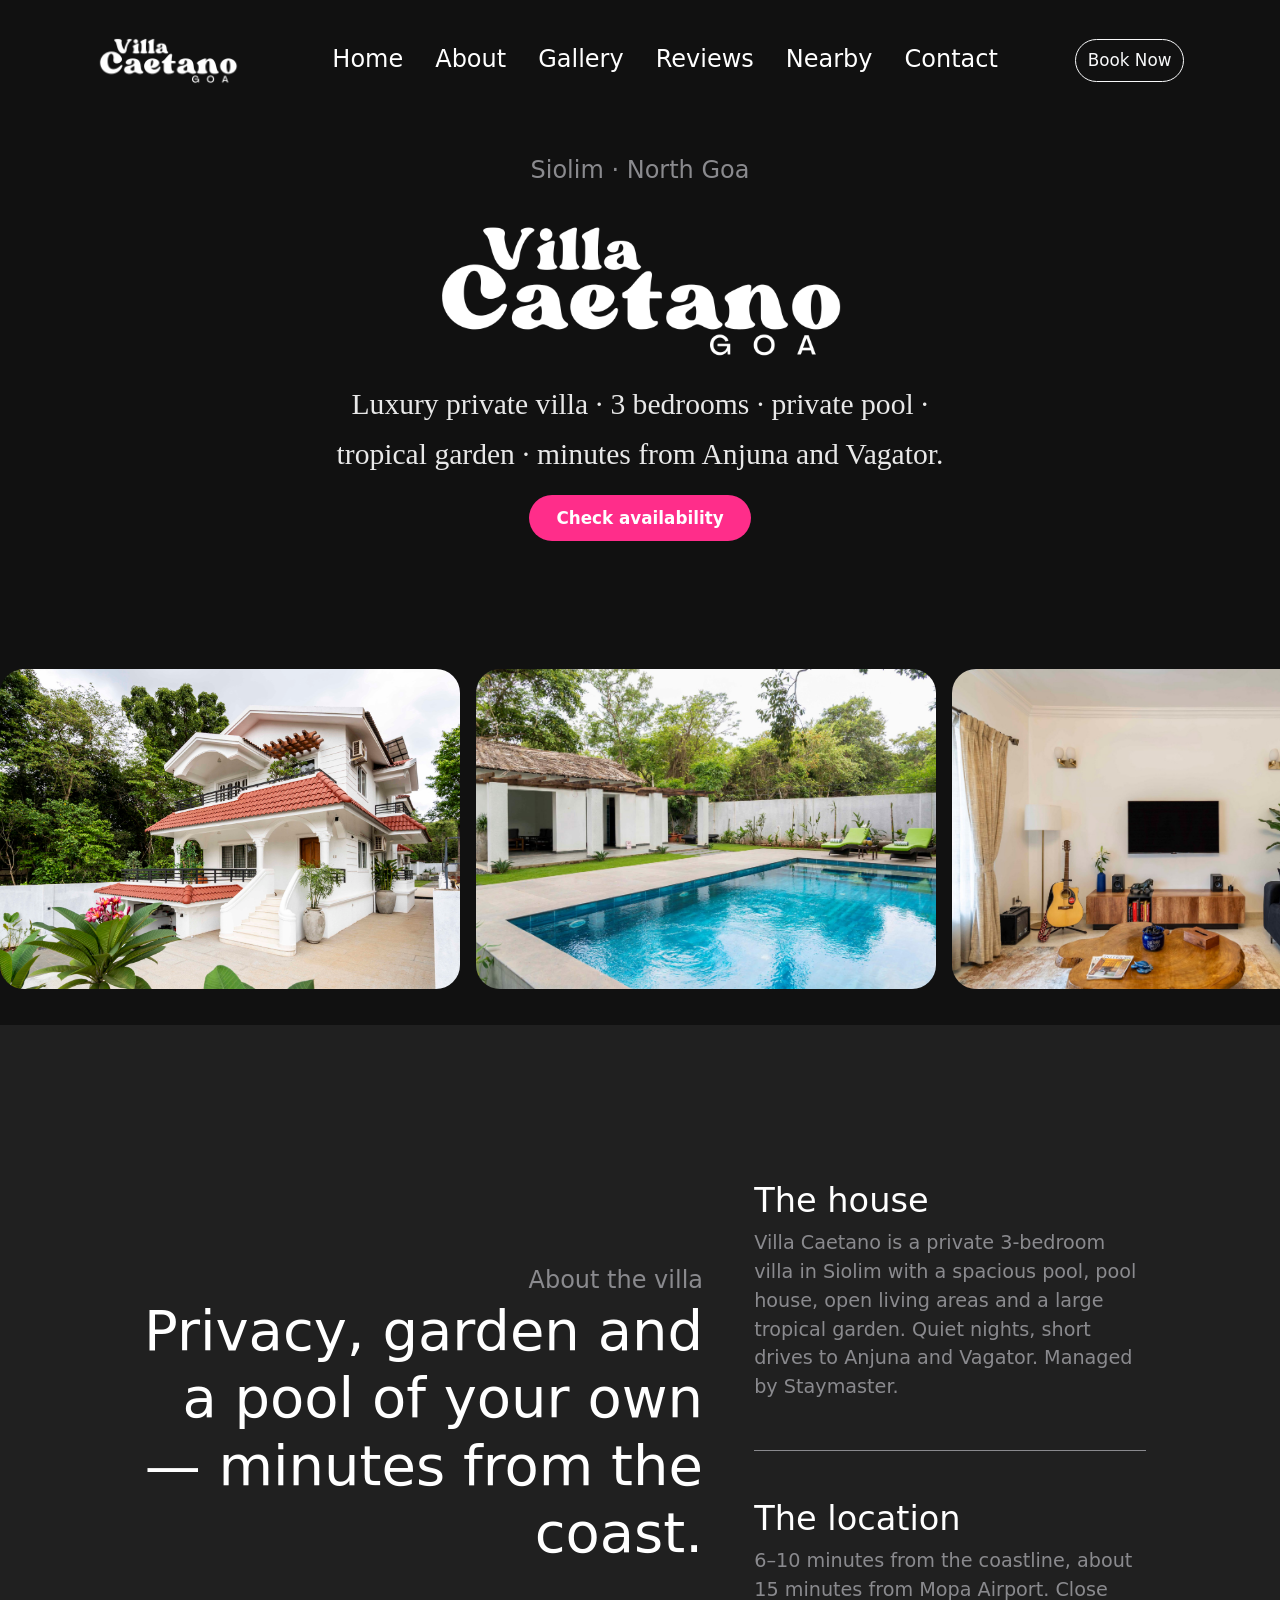
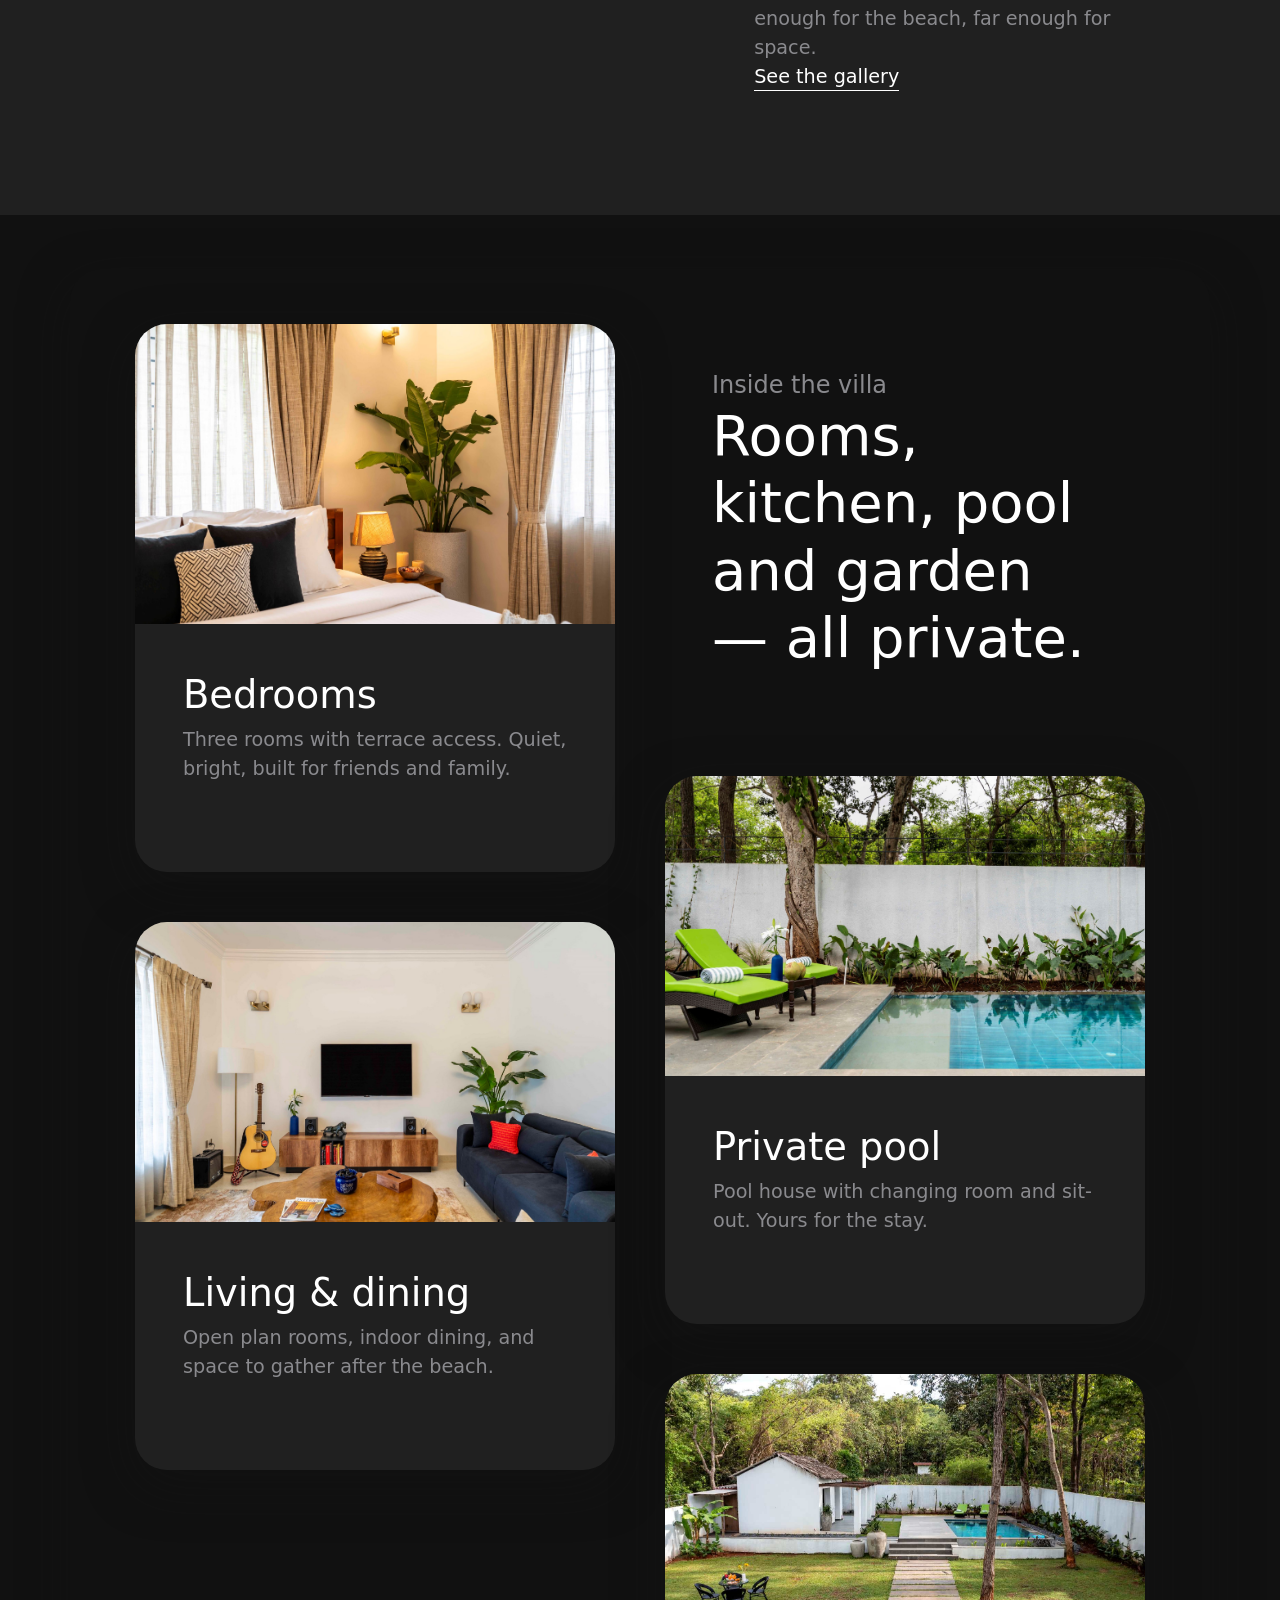
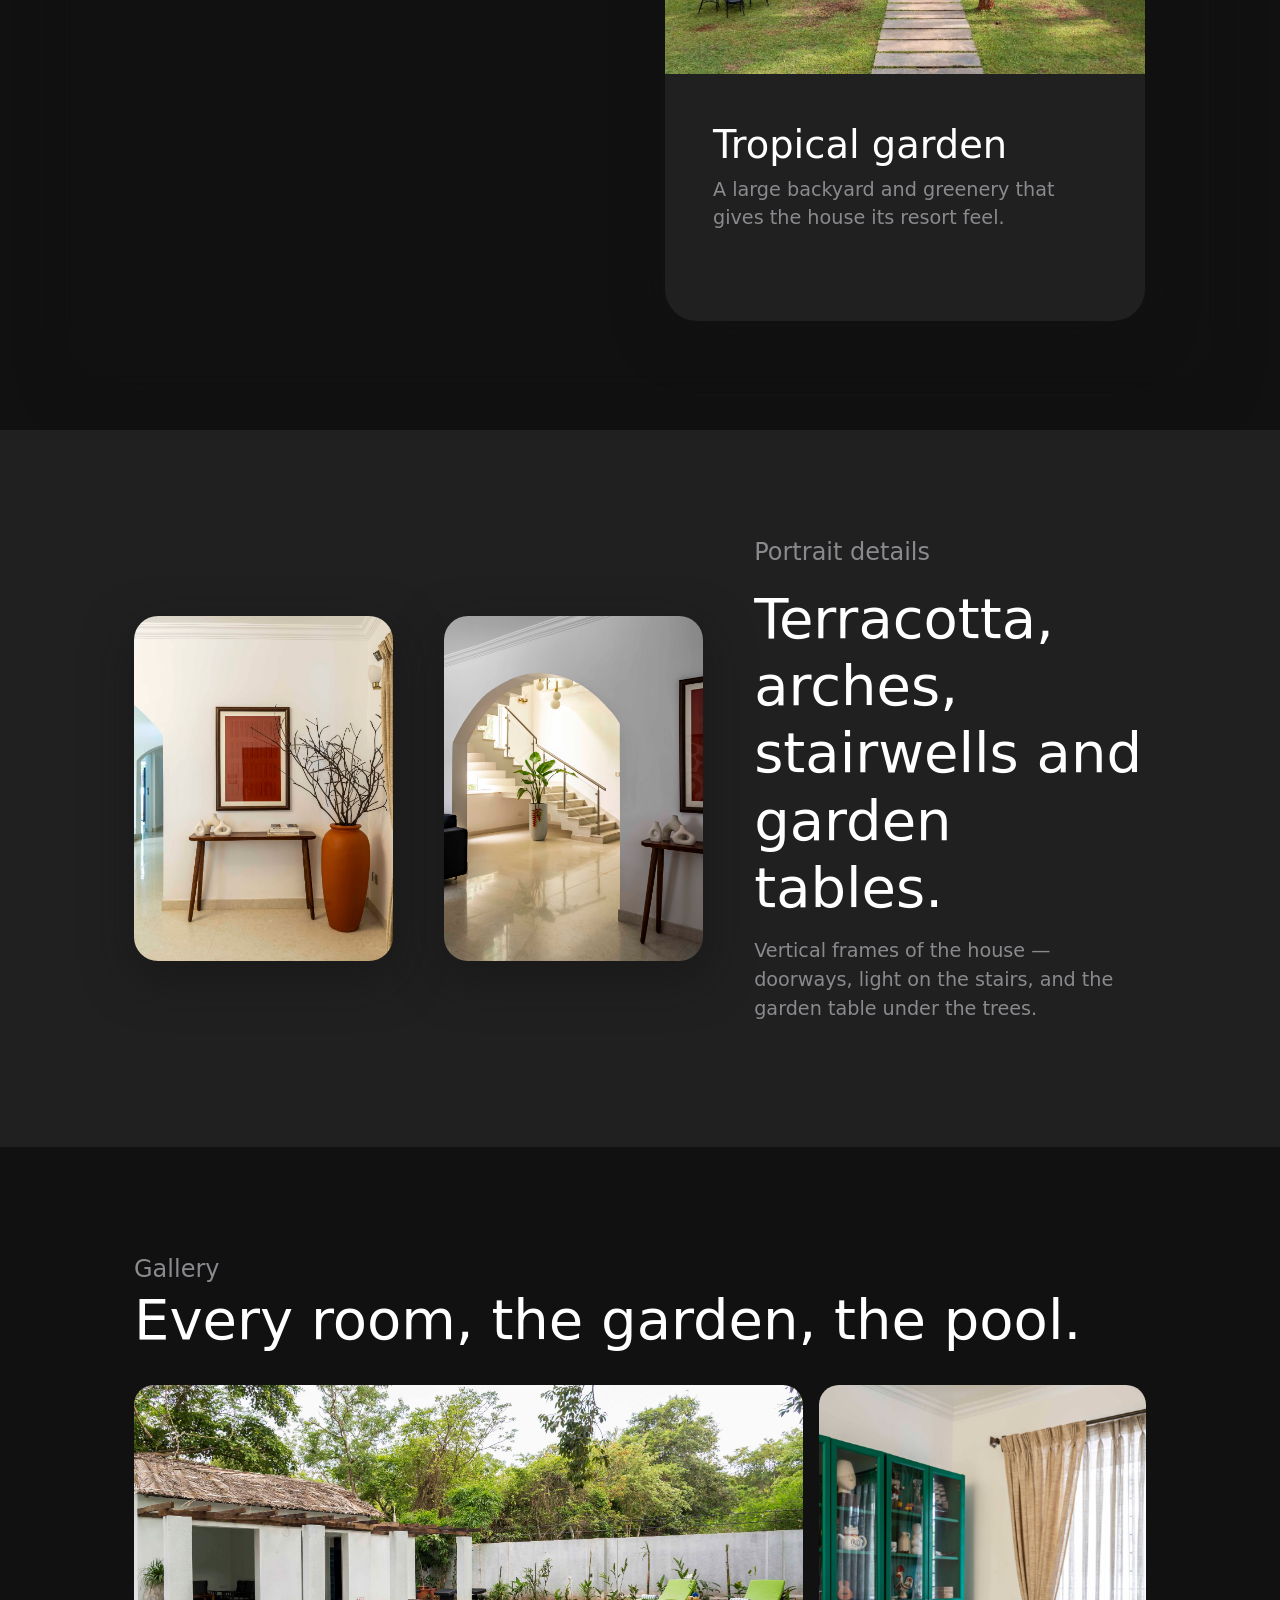
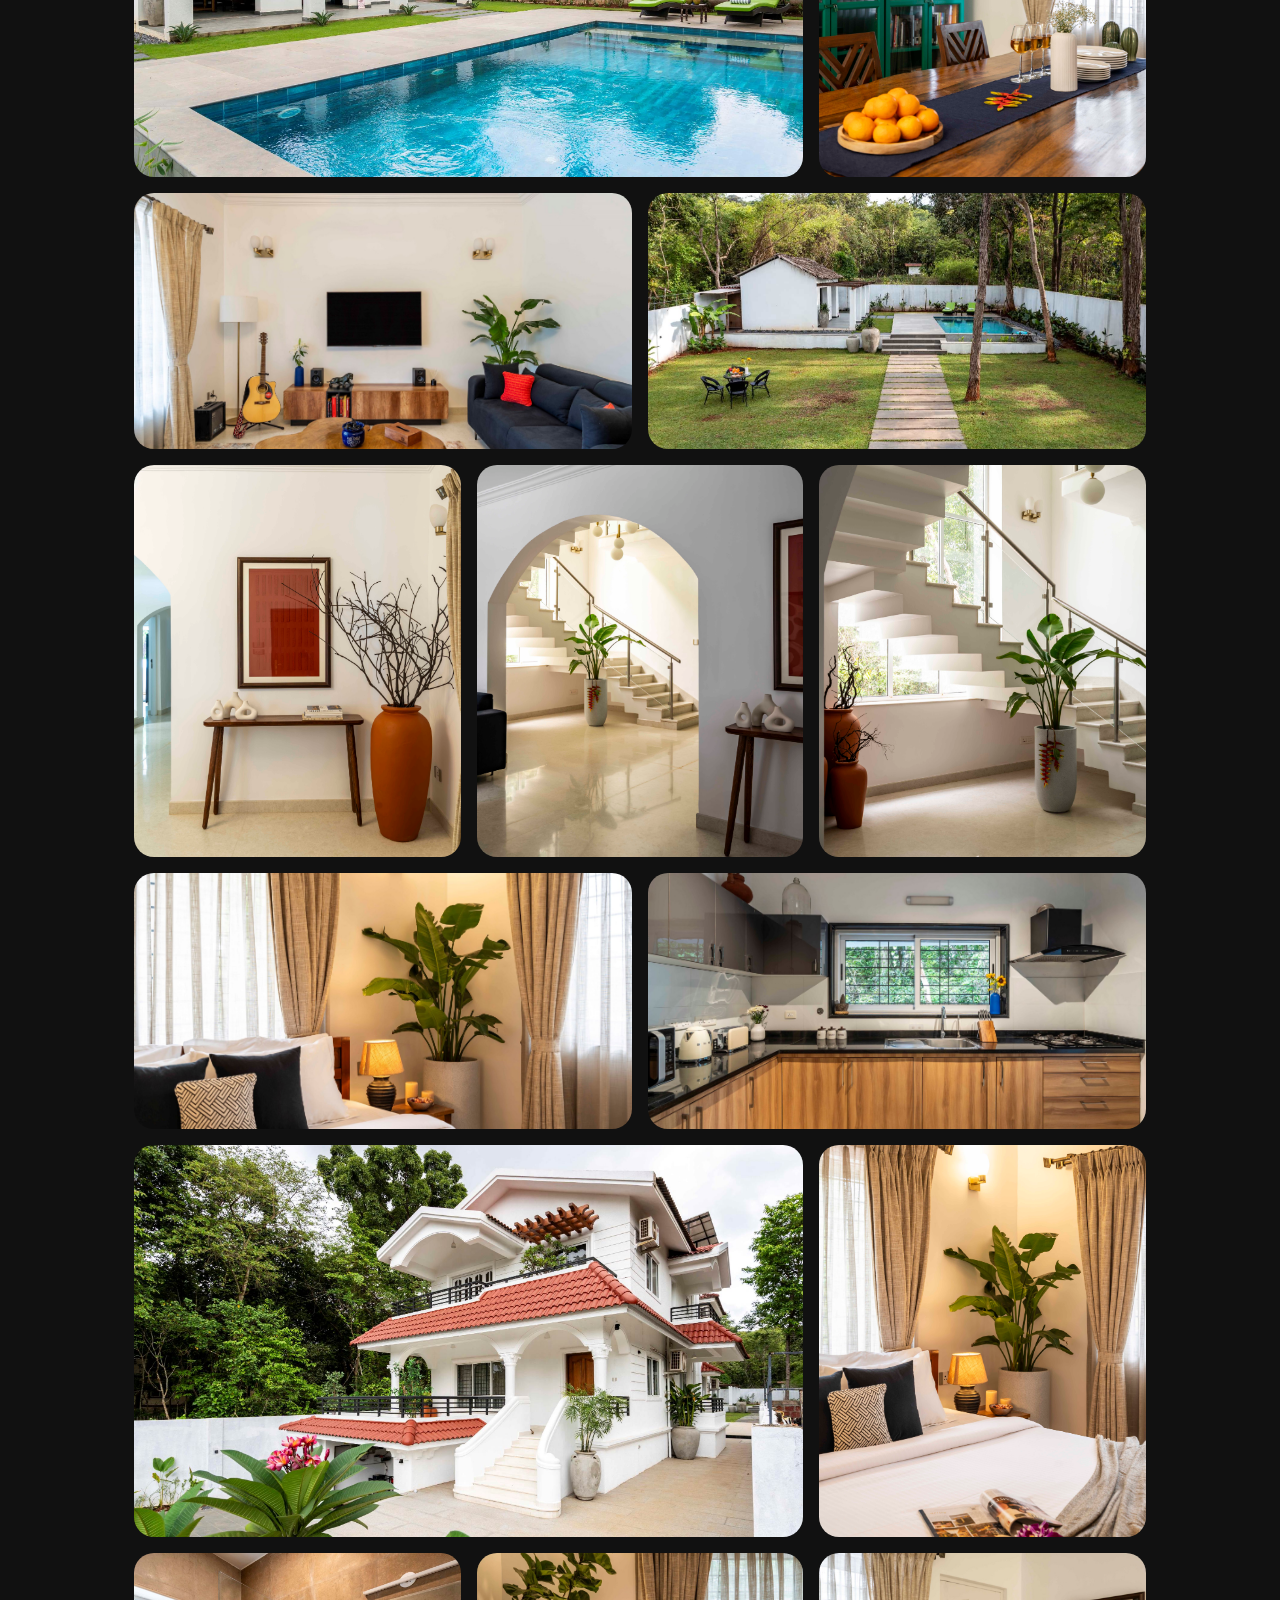
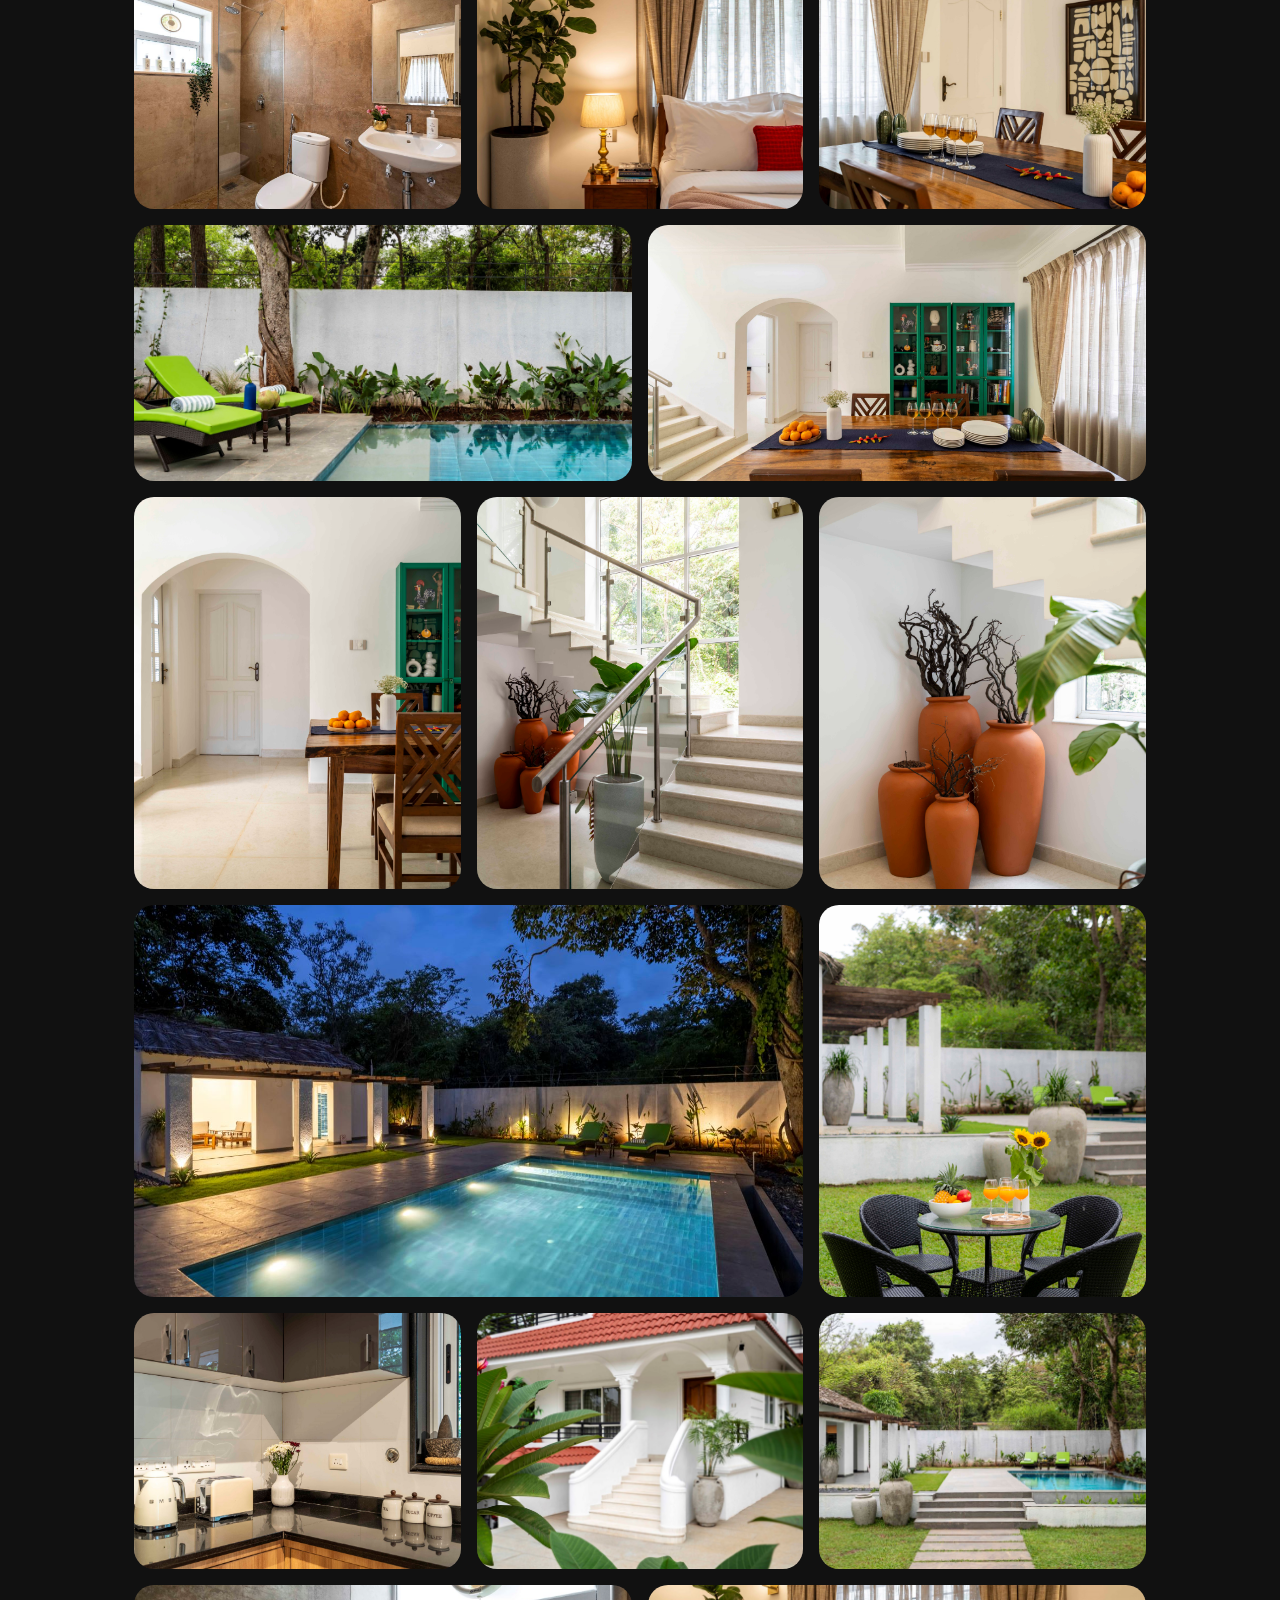
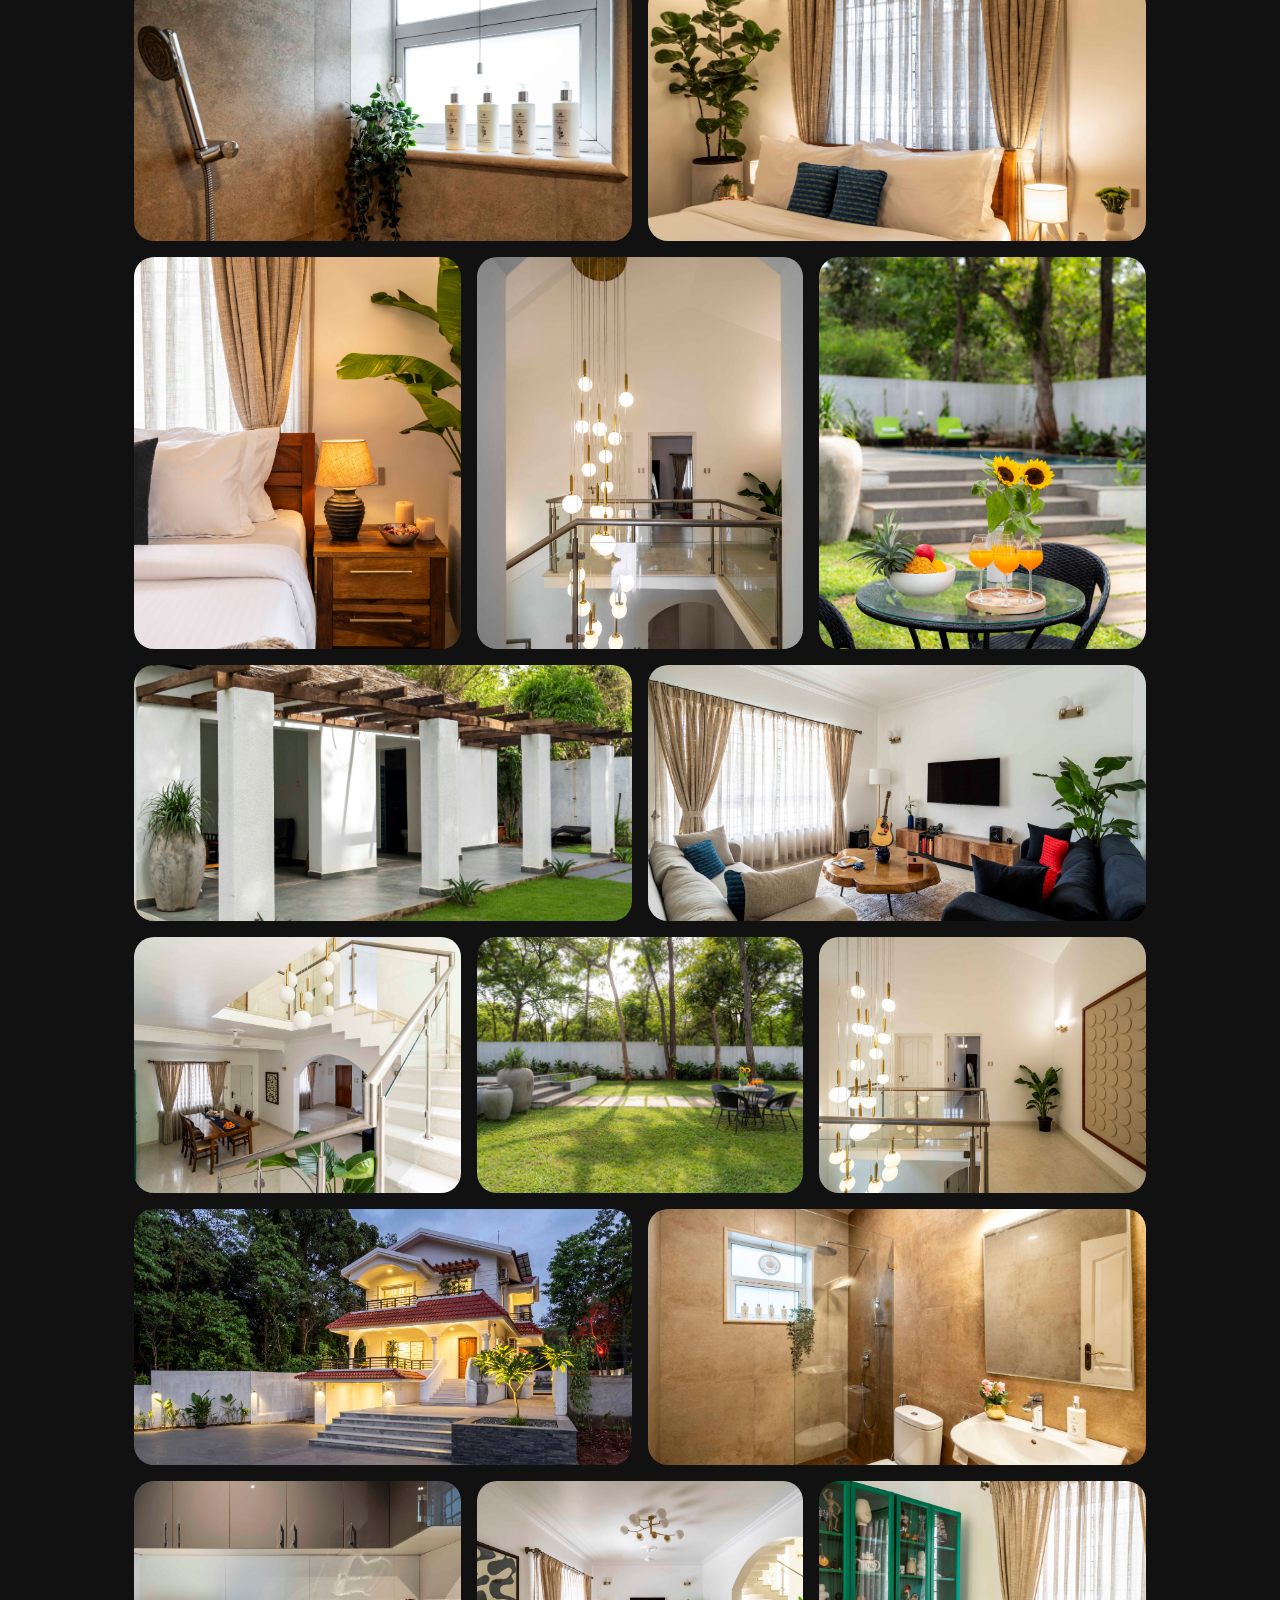
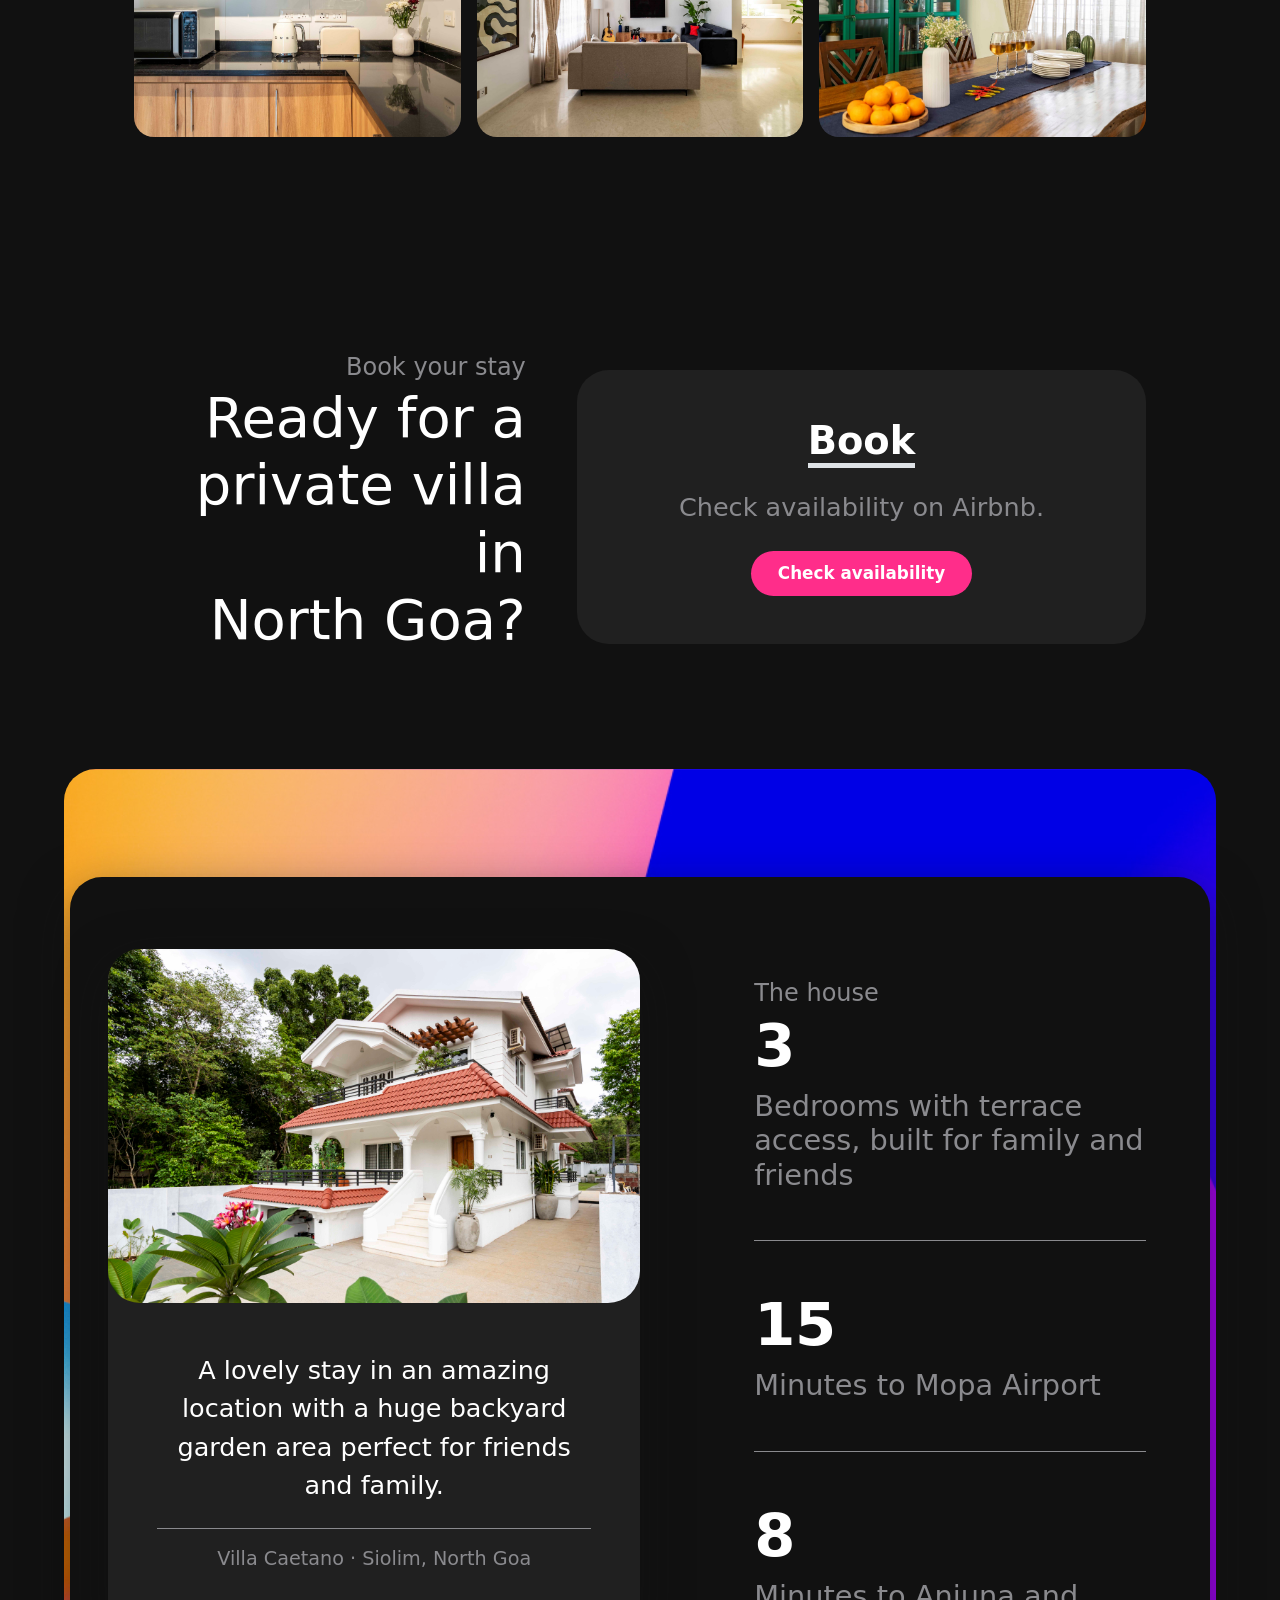
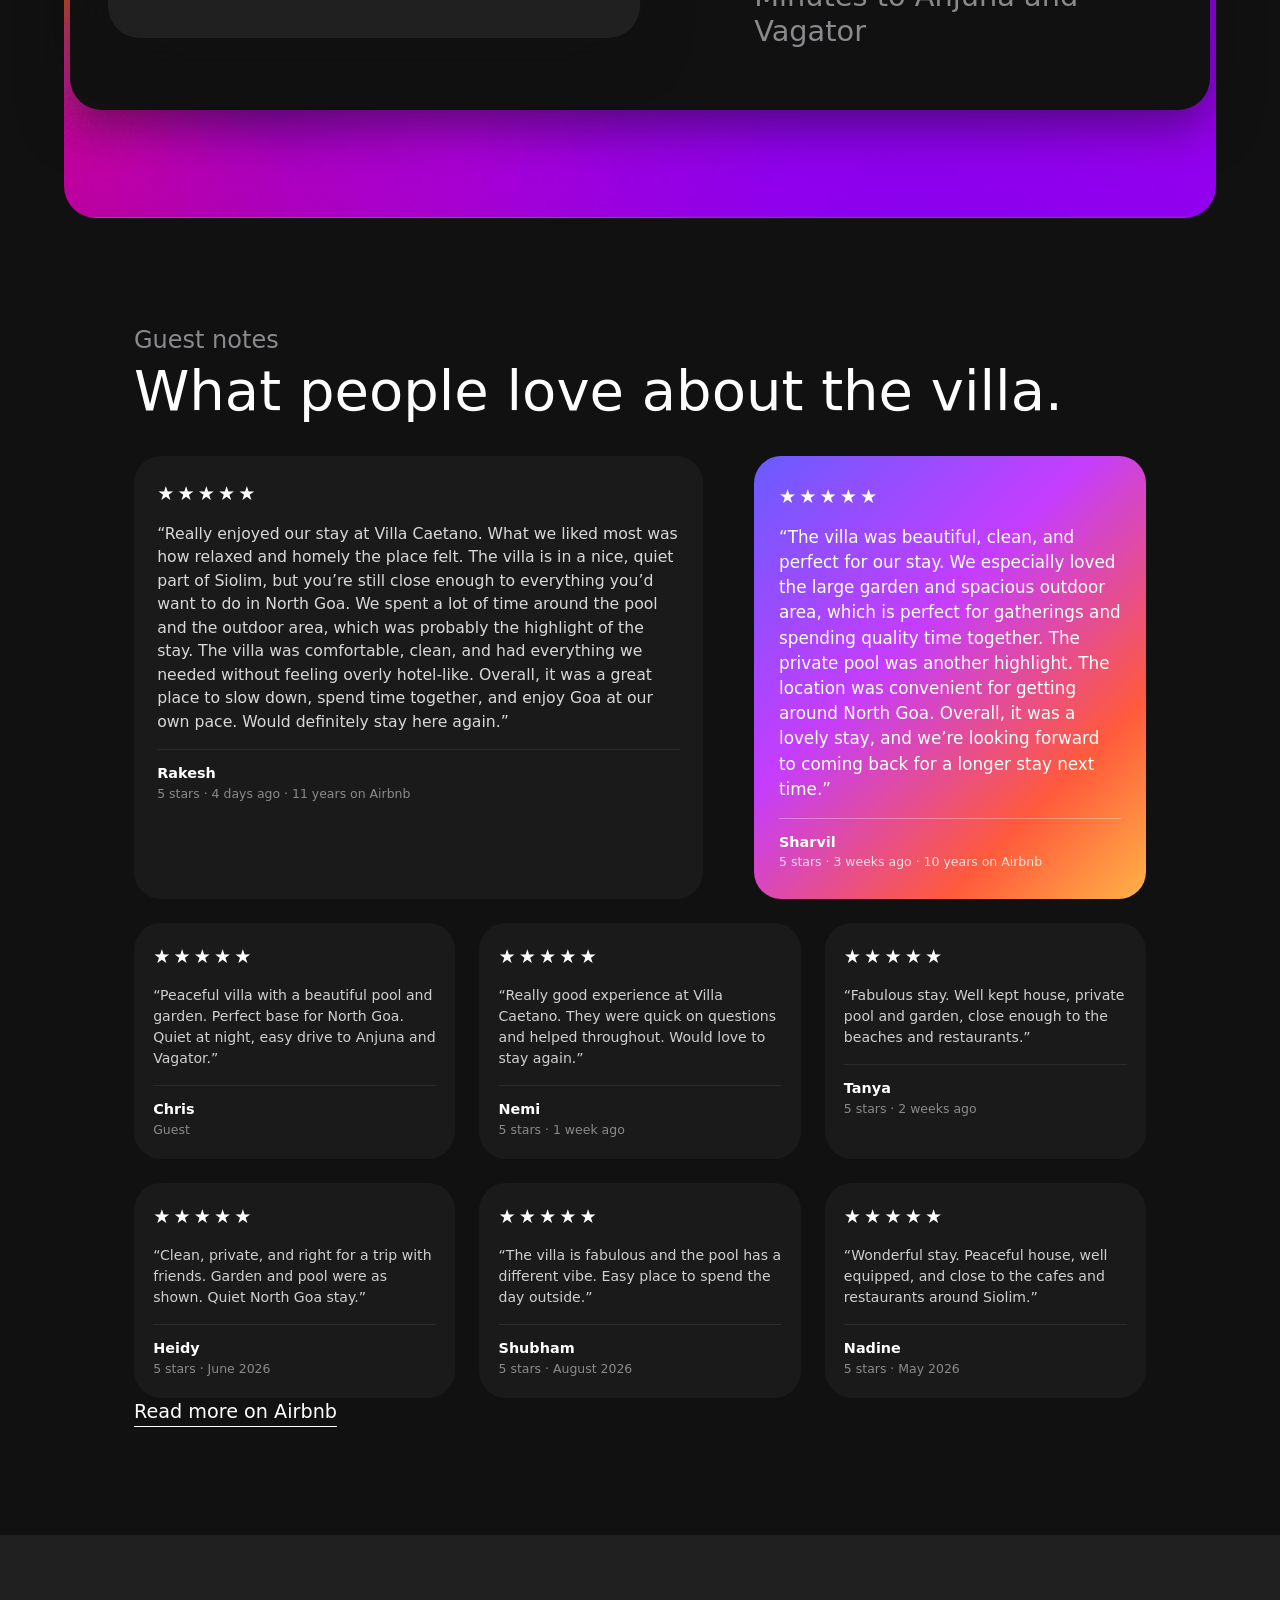
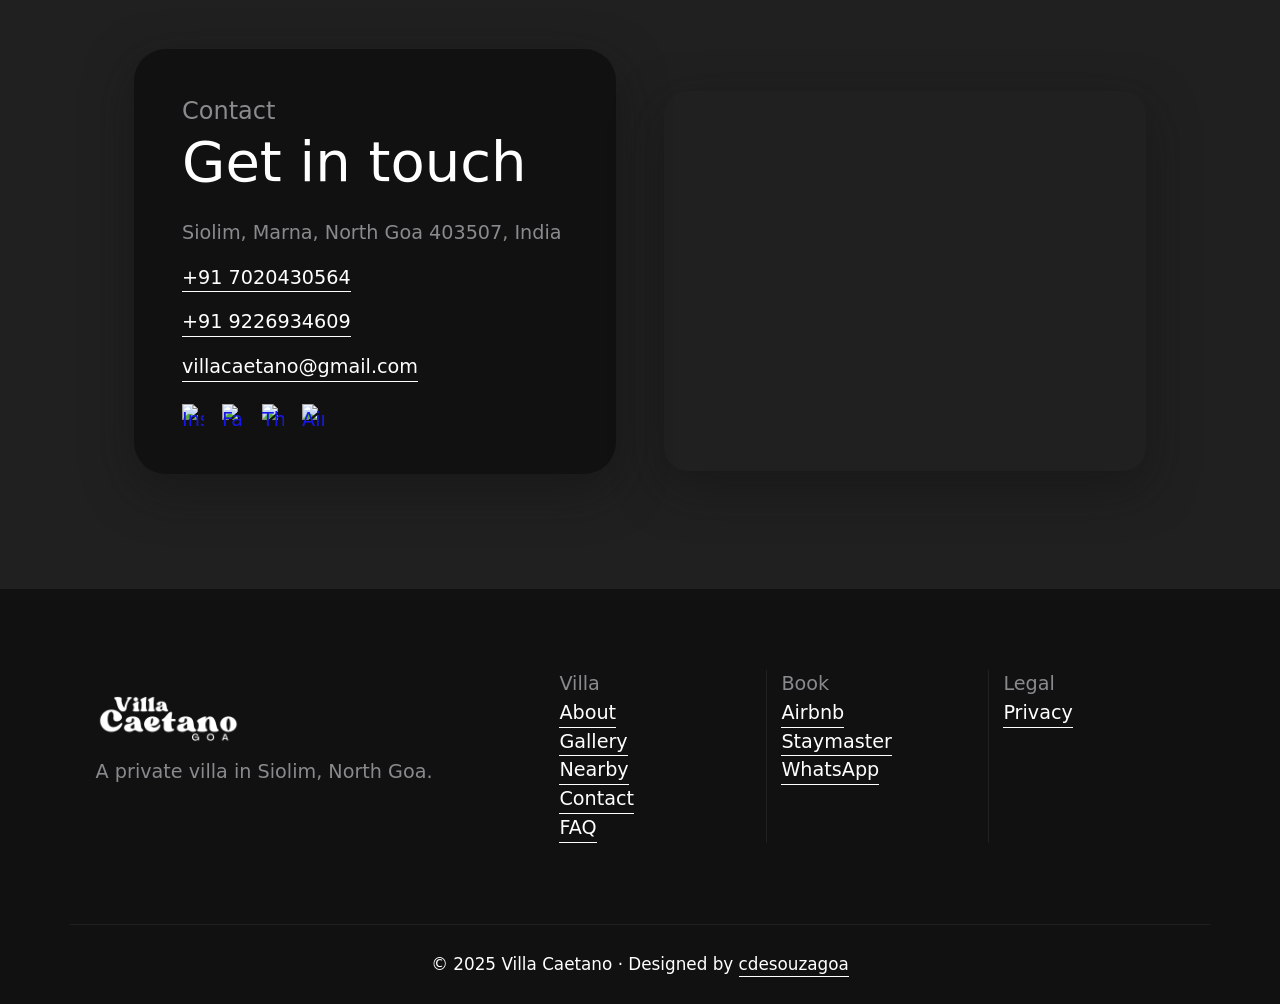
==== commit 88f7ed04: "Update apple-touch-icon link to use favicon" ====
--- a/index.html
+++ b/index.html
@@ -16,7 +16,7 @@
   <link rel="alternate" hreflang="en" href="https://villacaetano.com/">
   <link rel="alternate" hreflang="x-default" href="https://villacaetano.com/">
   <link rel="icon" type="image/png" href="assets/img/favicon.png">
-  <link rel="apple-touch-icon" href="assets/img/apple-touch-icon.png">
+  <link rel="apple-touch-icon" href="assets/img/favicon.png">
   <meta name="theme-color" content="#000000">
   <meta name="format-detection" content="telephone=yes">
   <link rel="sitemap" type="application/xml" title="Sitemap" href="https://villacaetano.com/sitemap.xml">
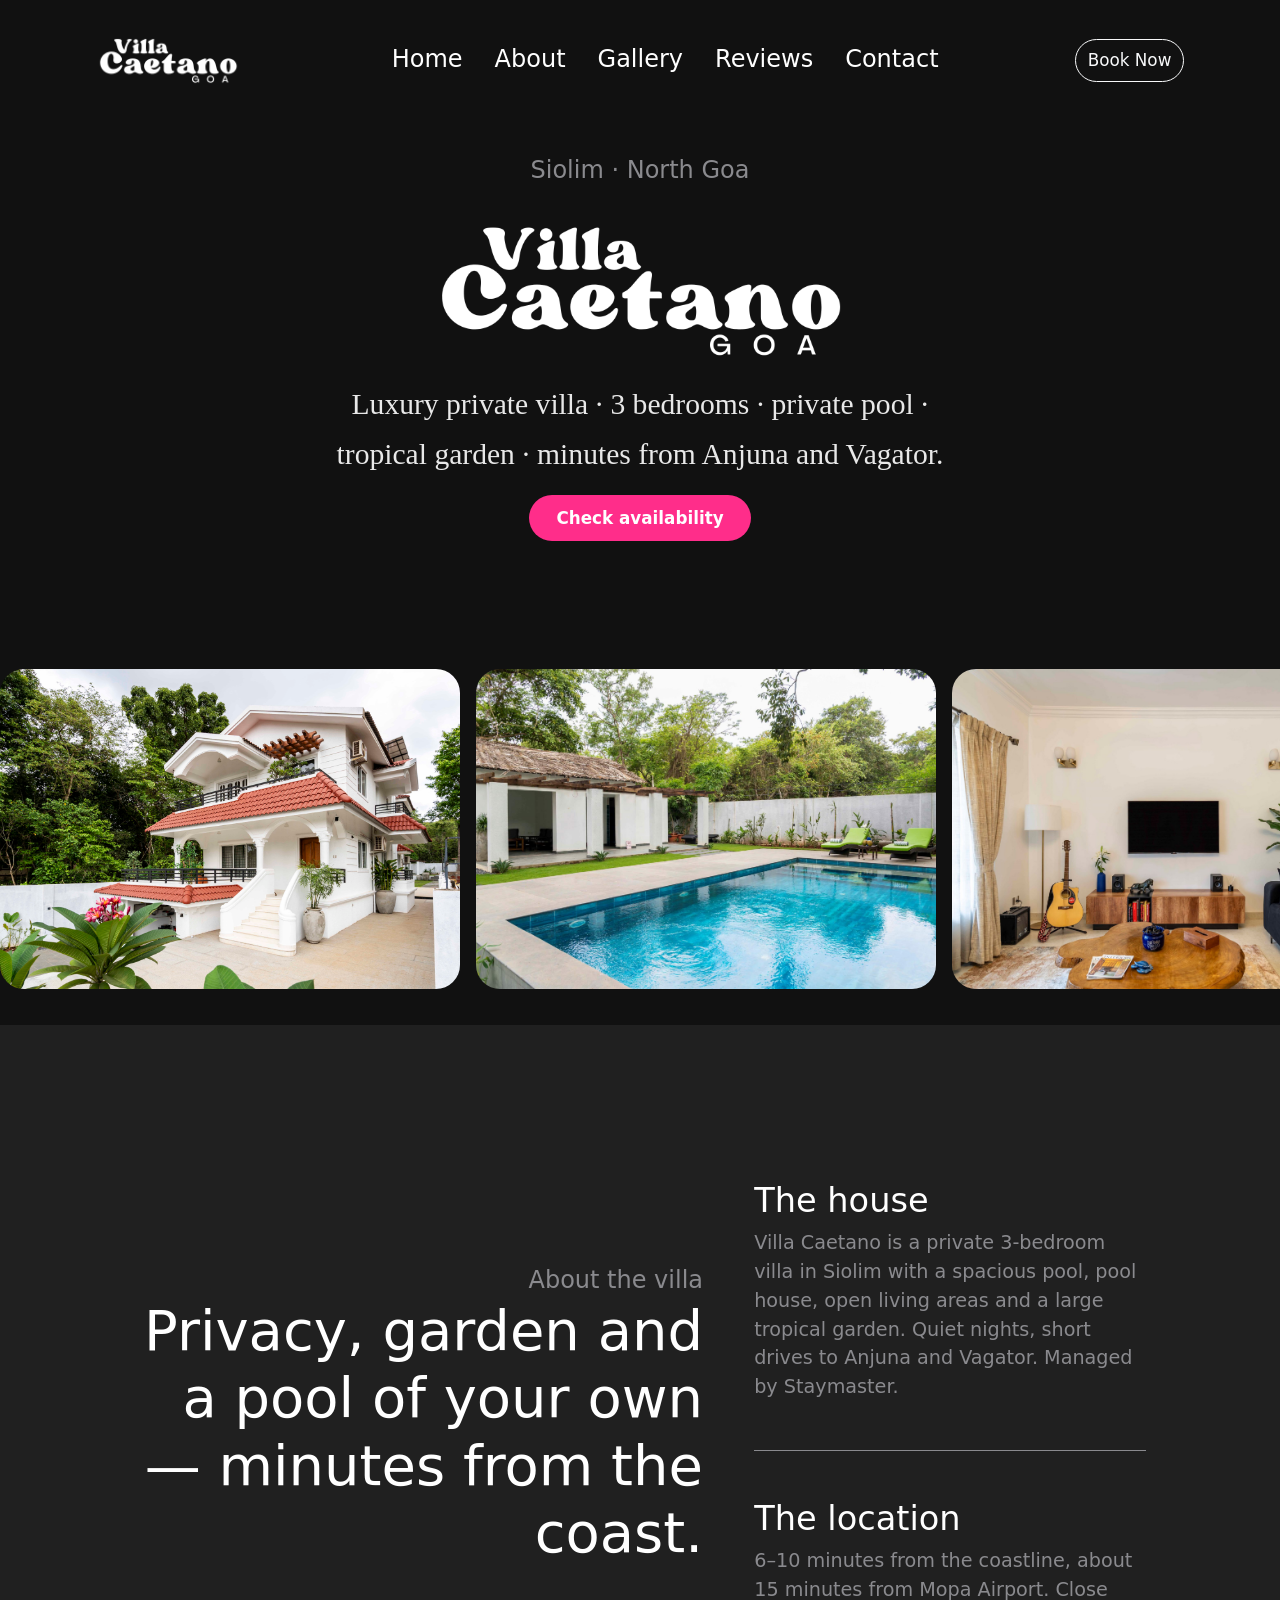
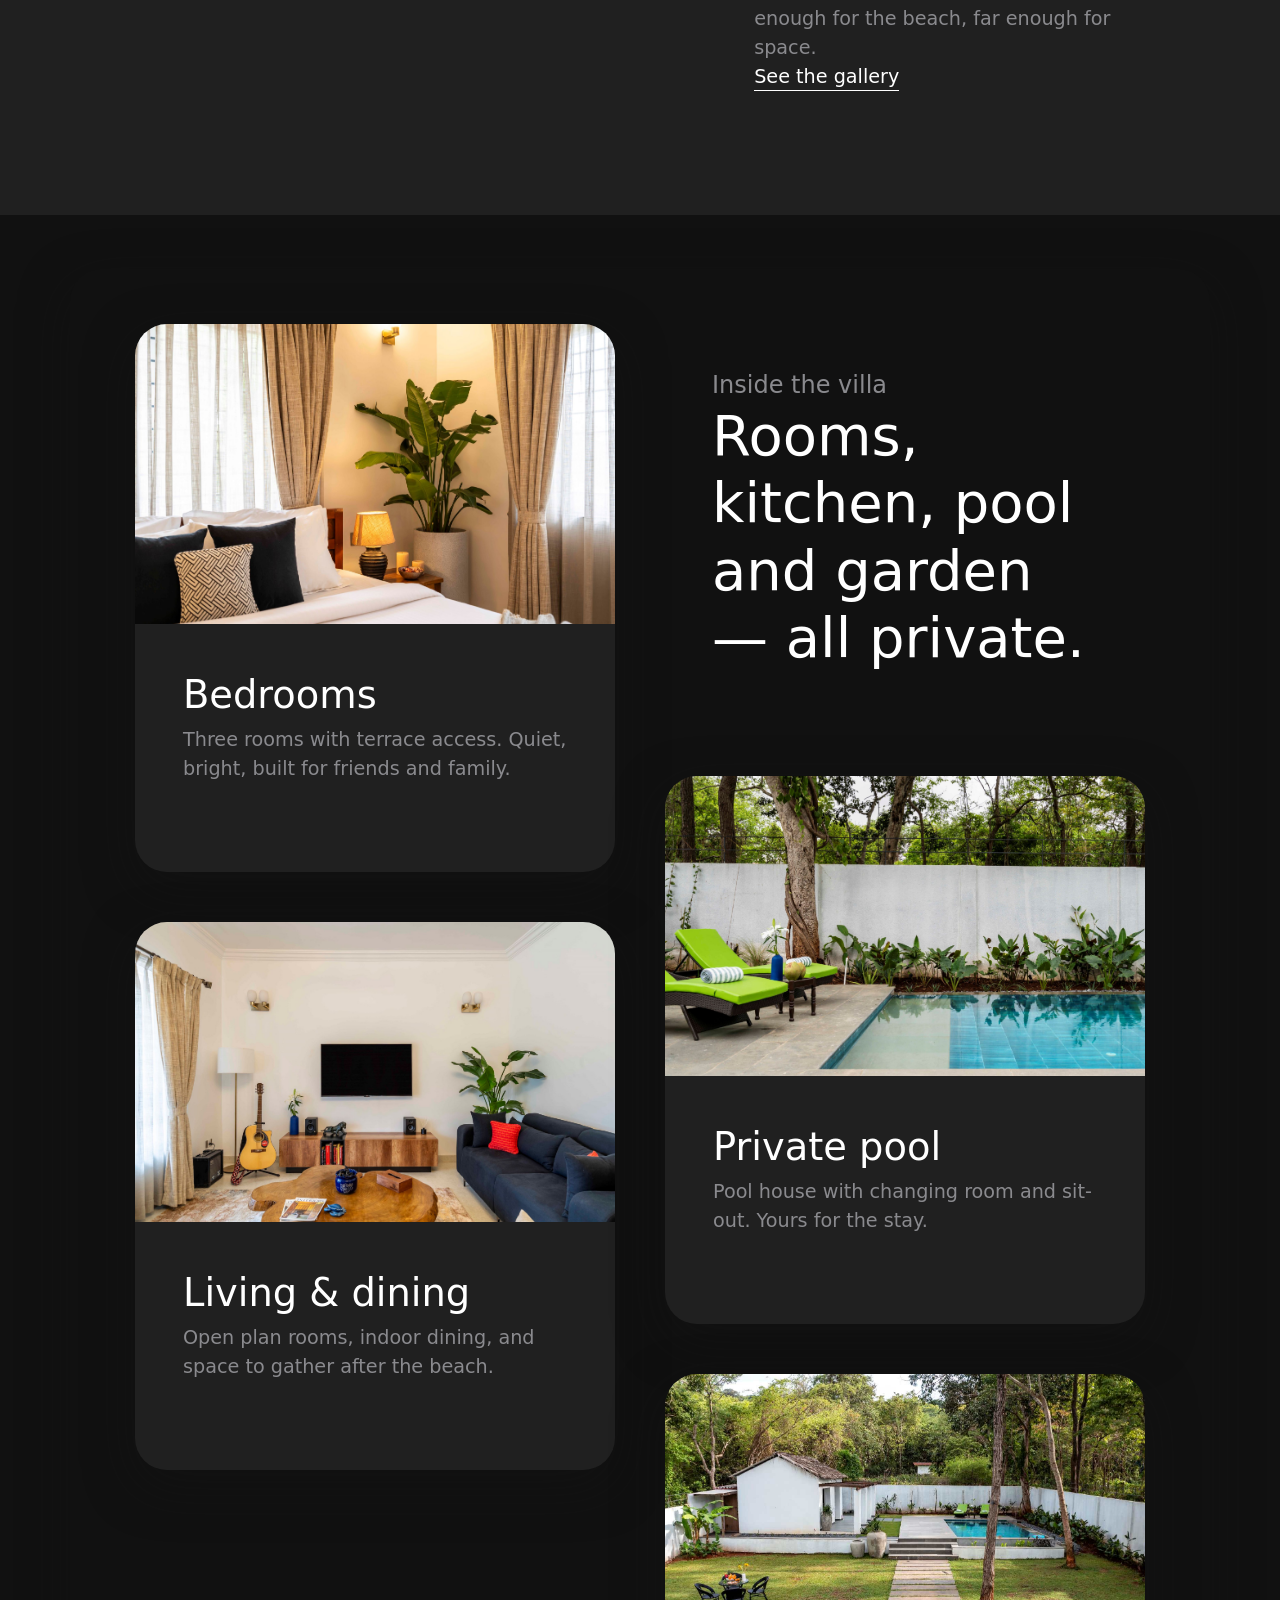
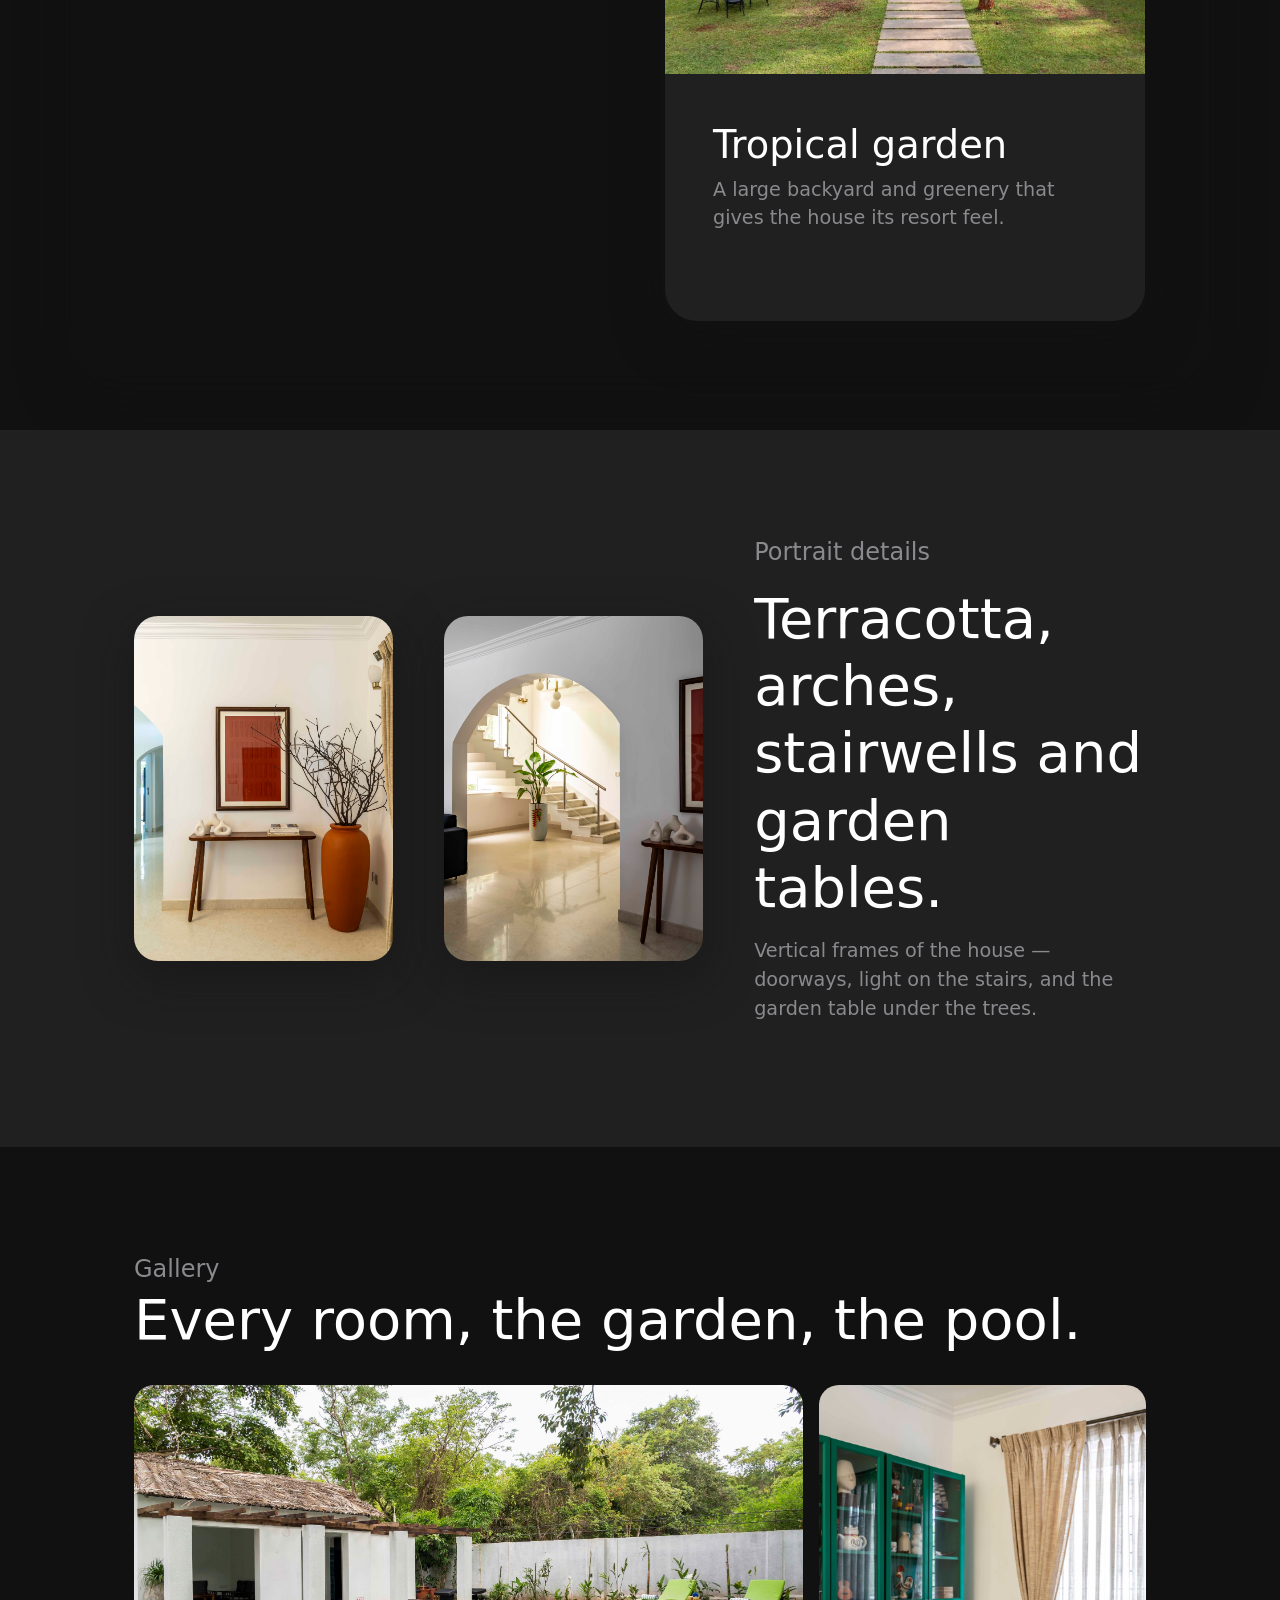
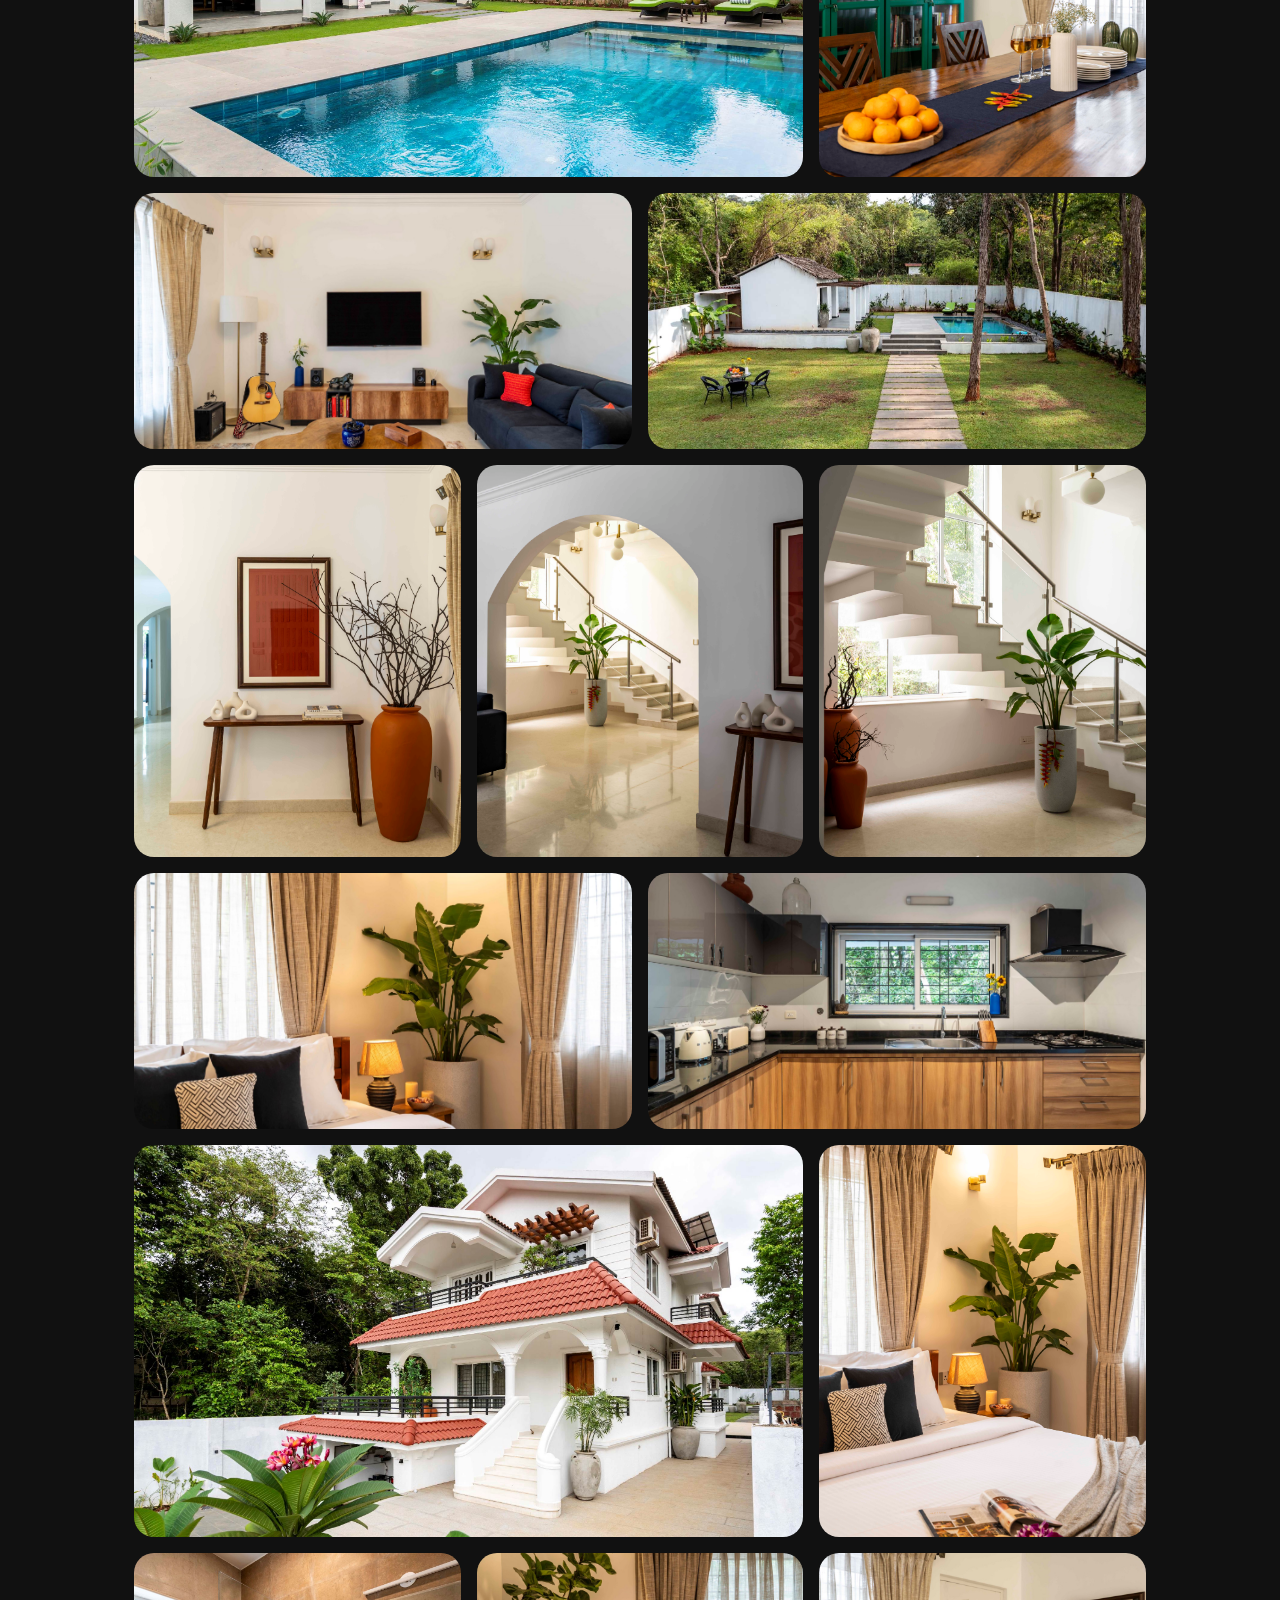
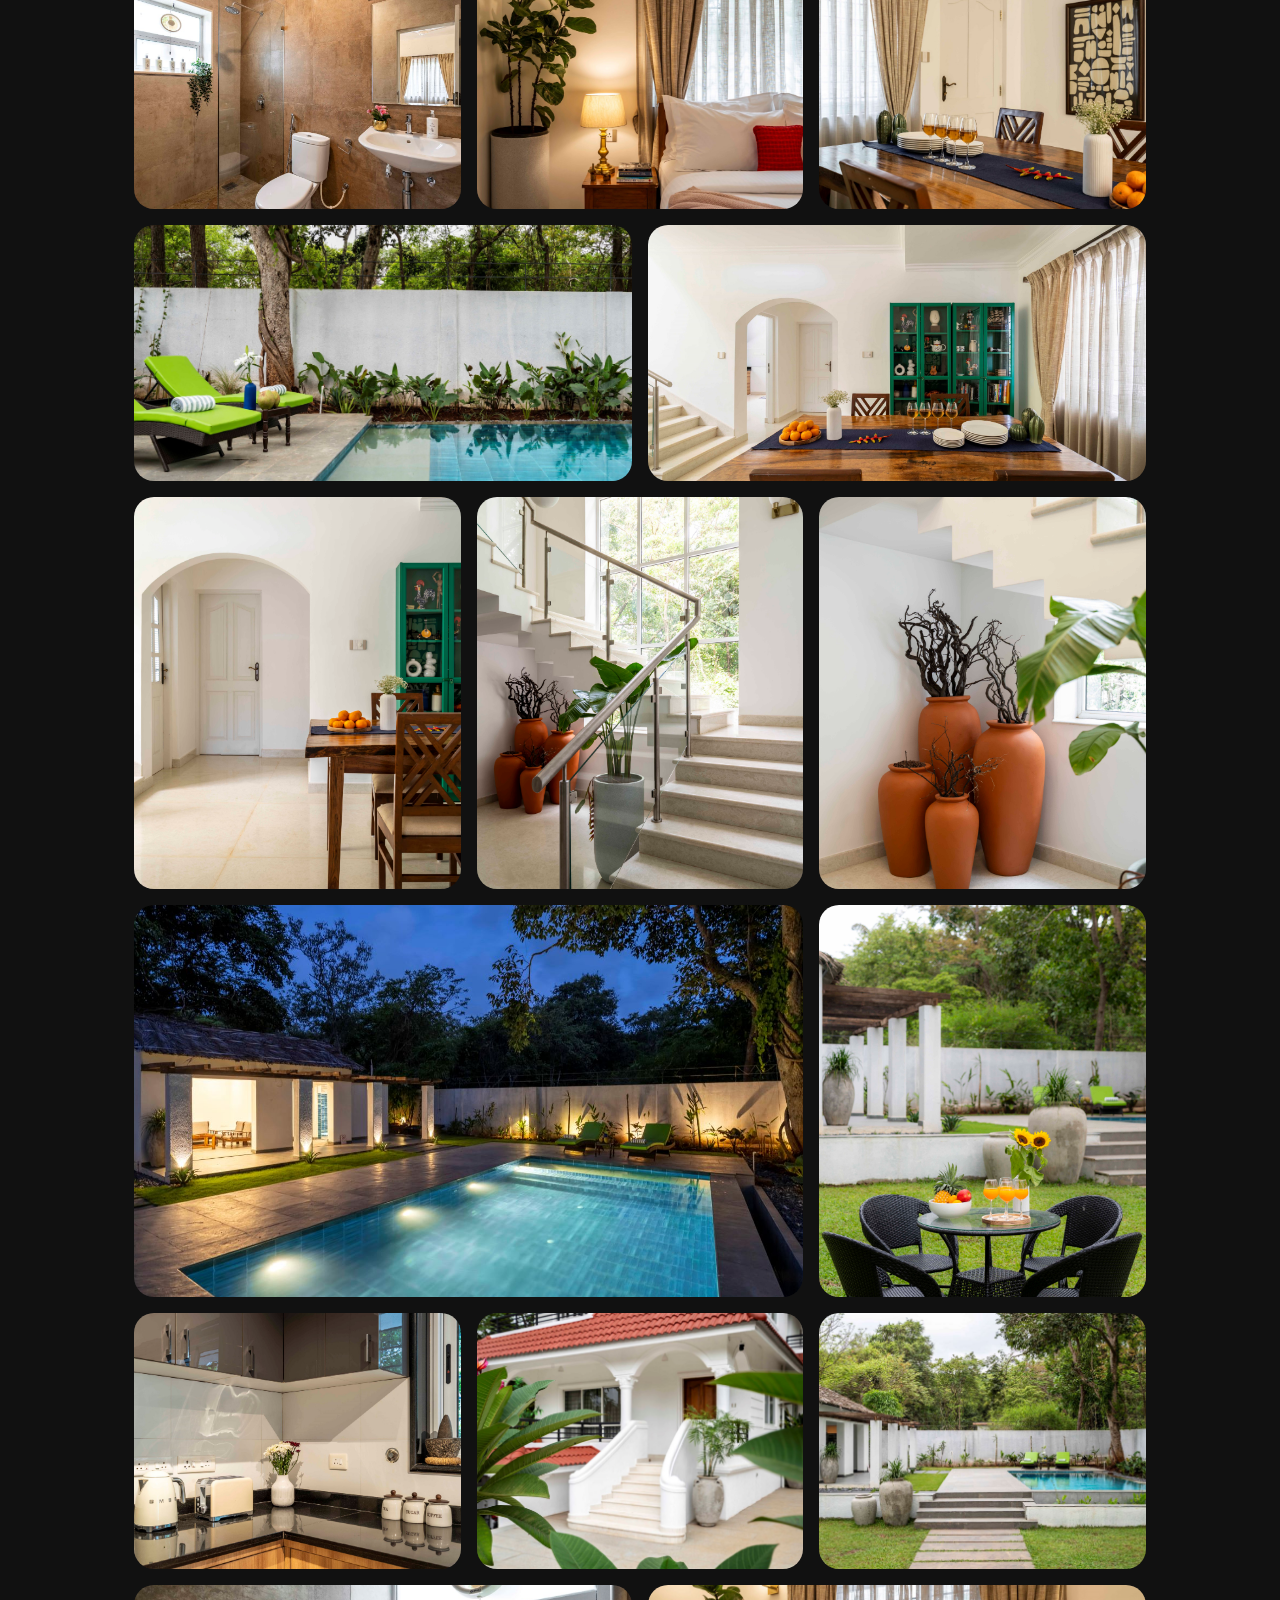
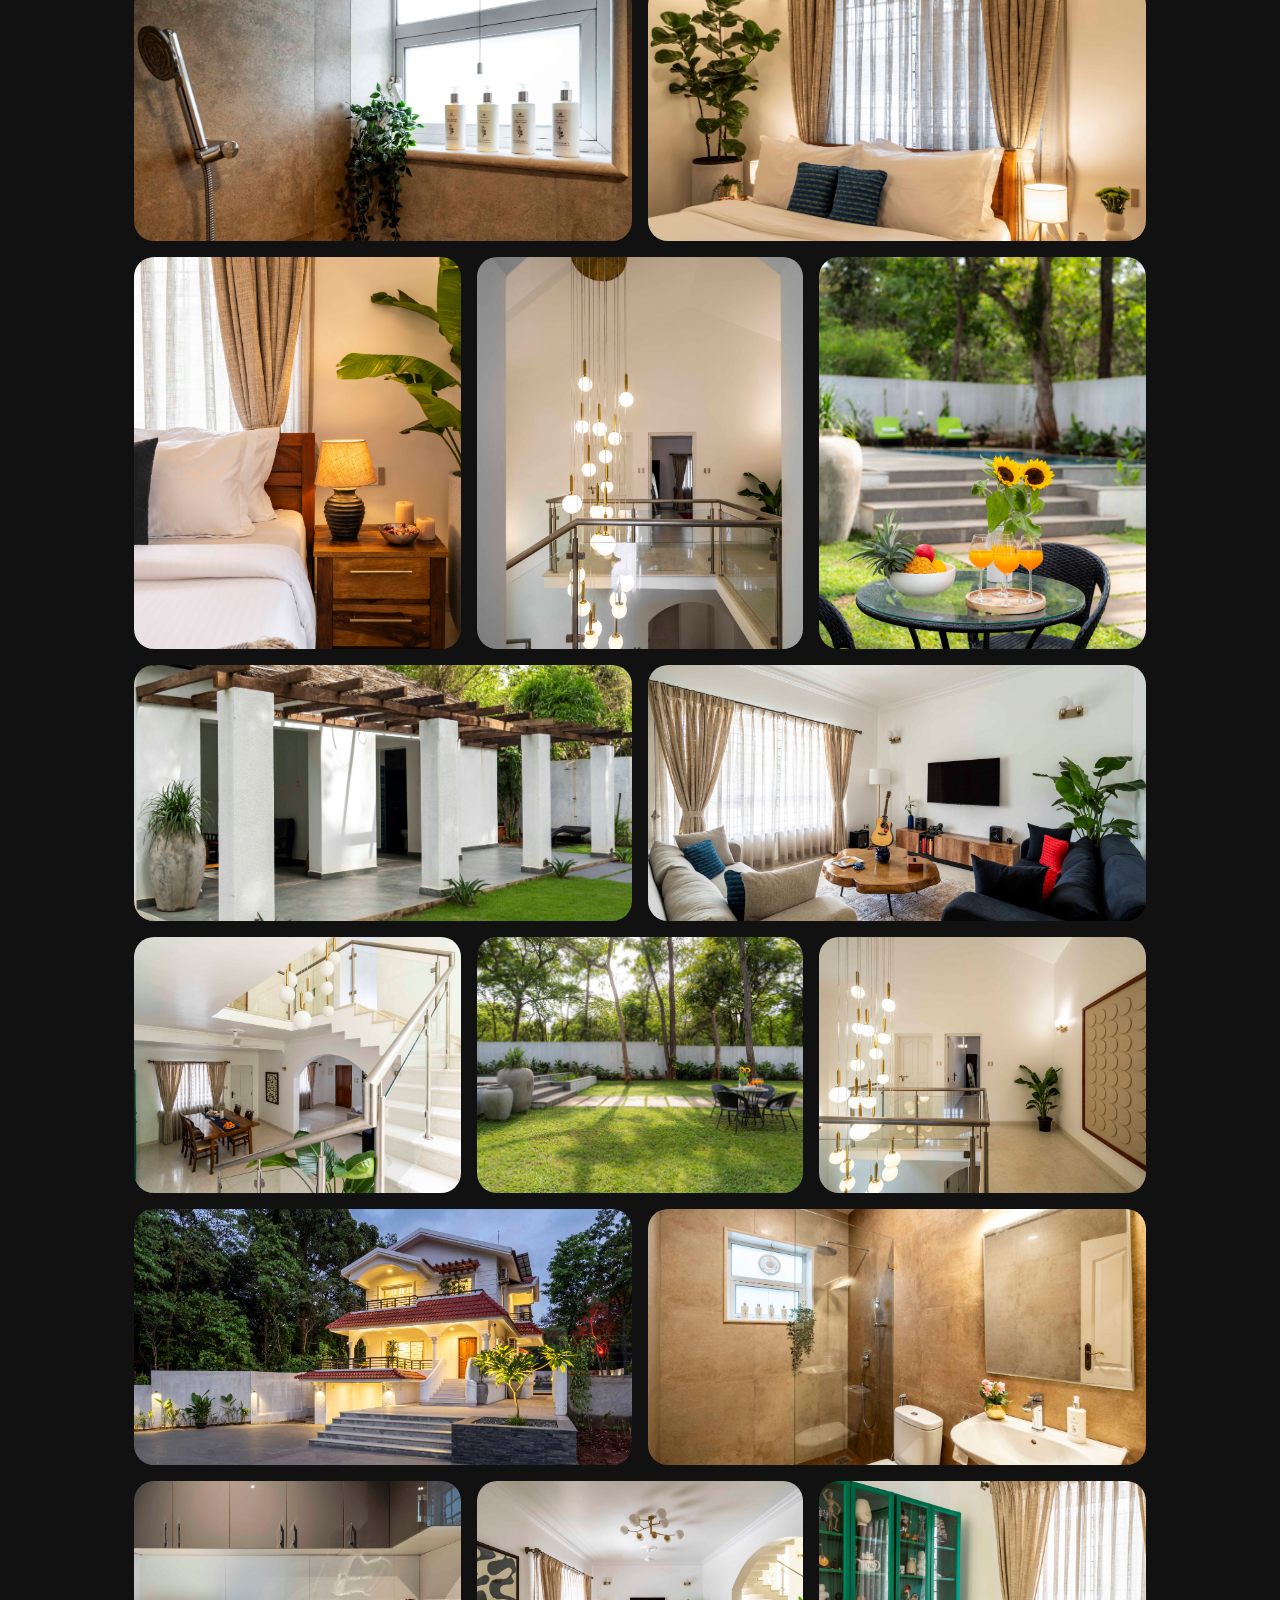
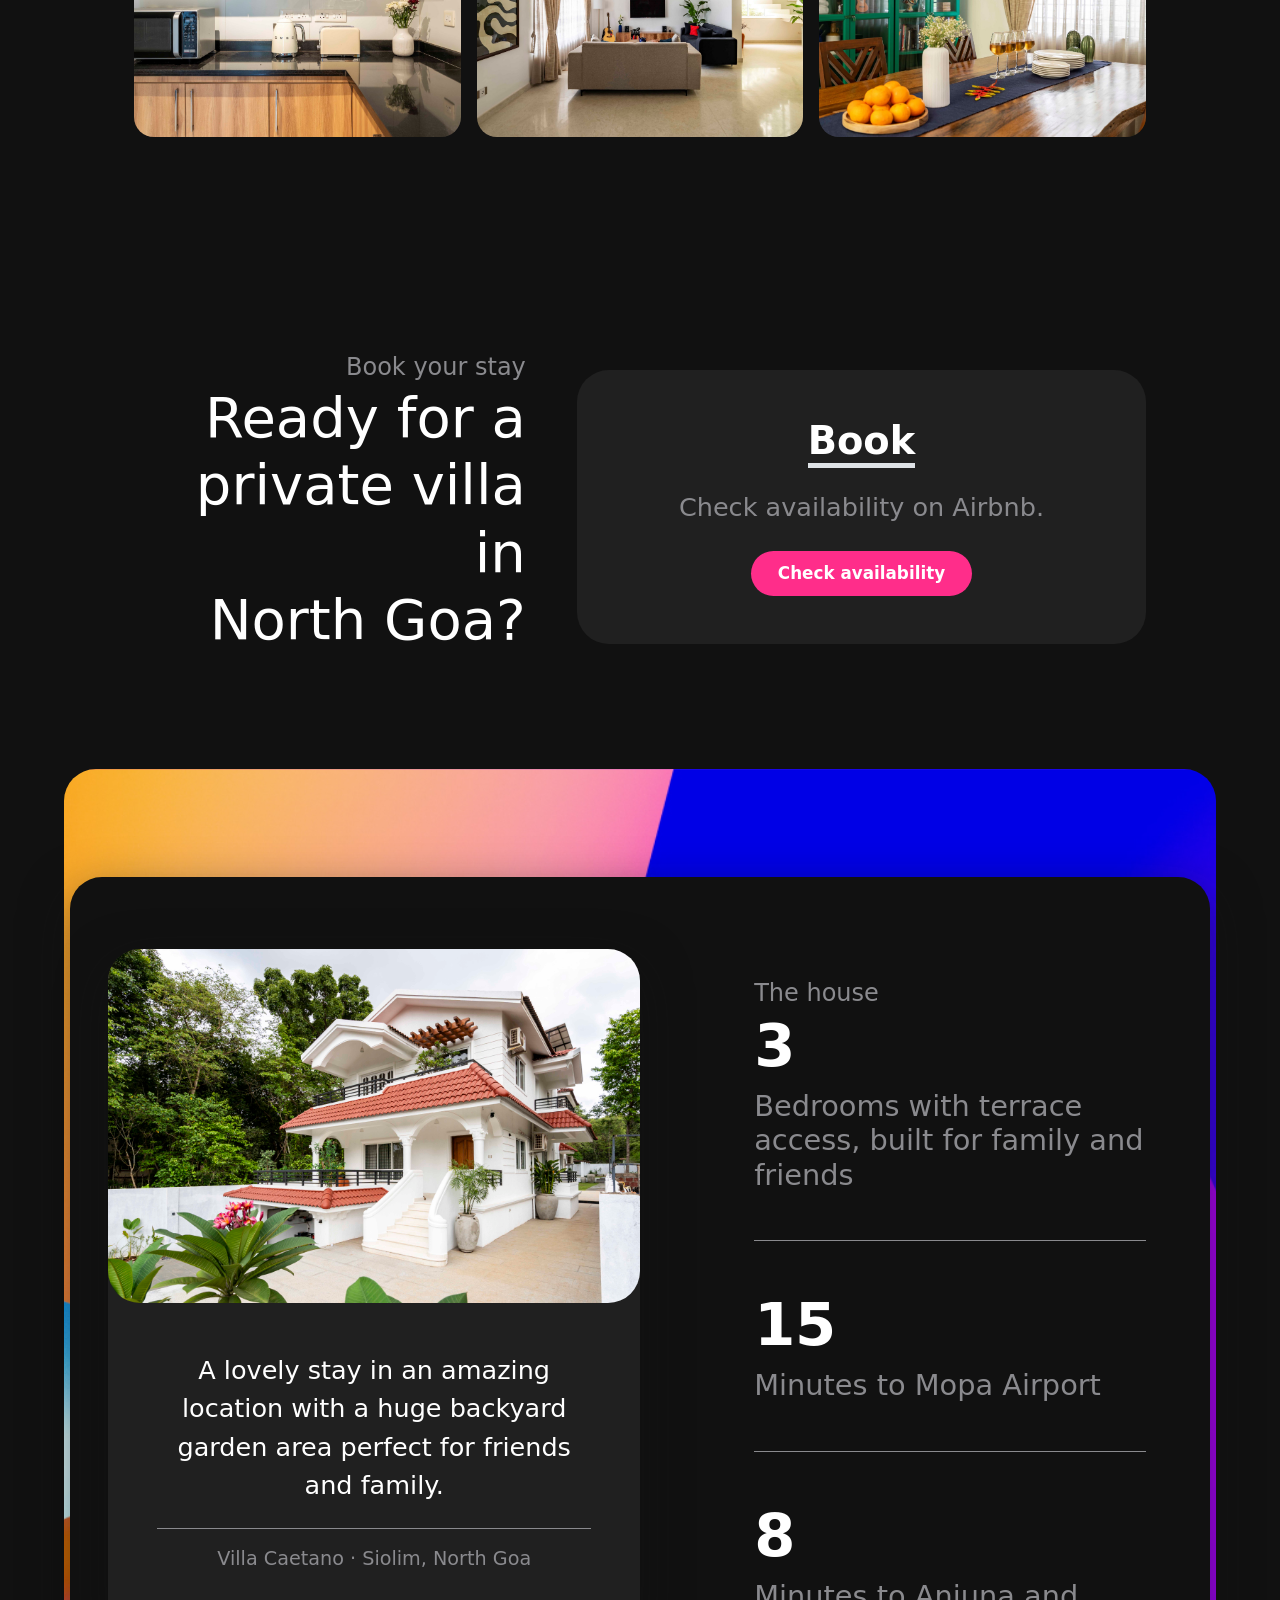
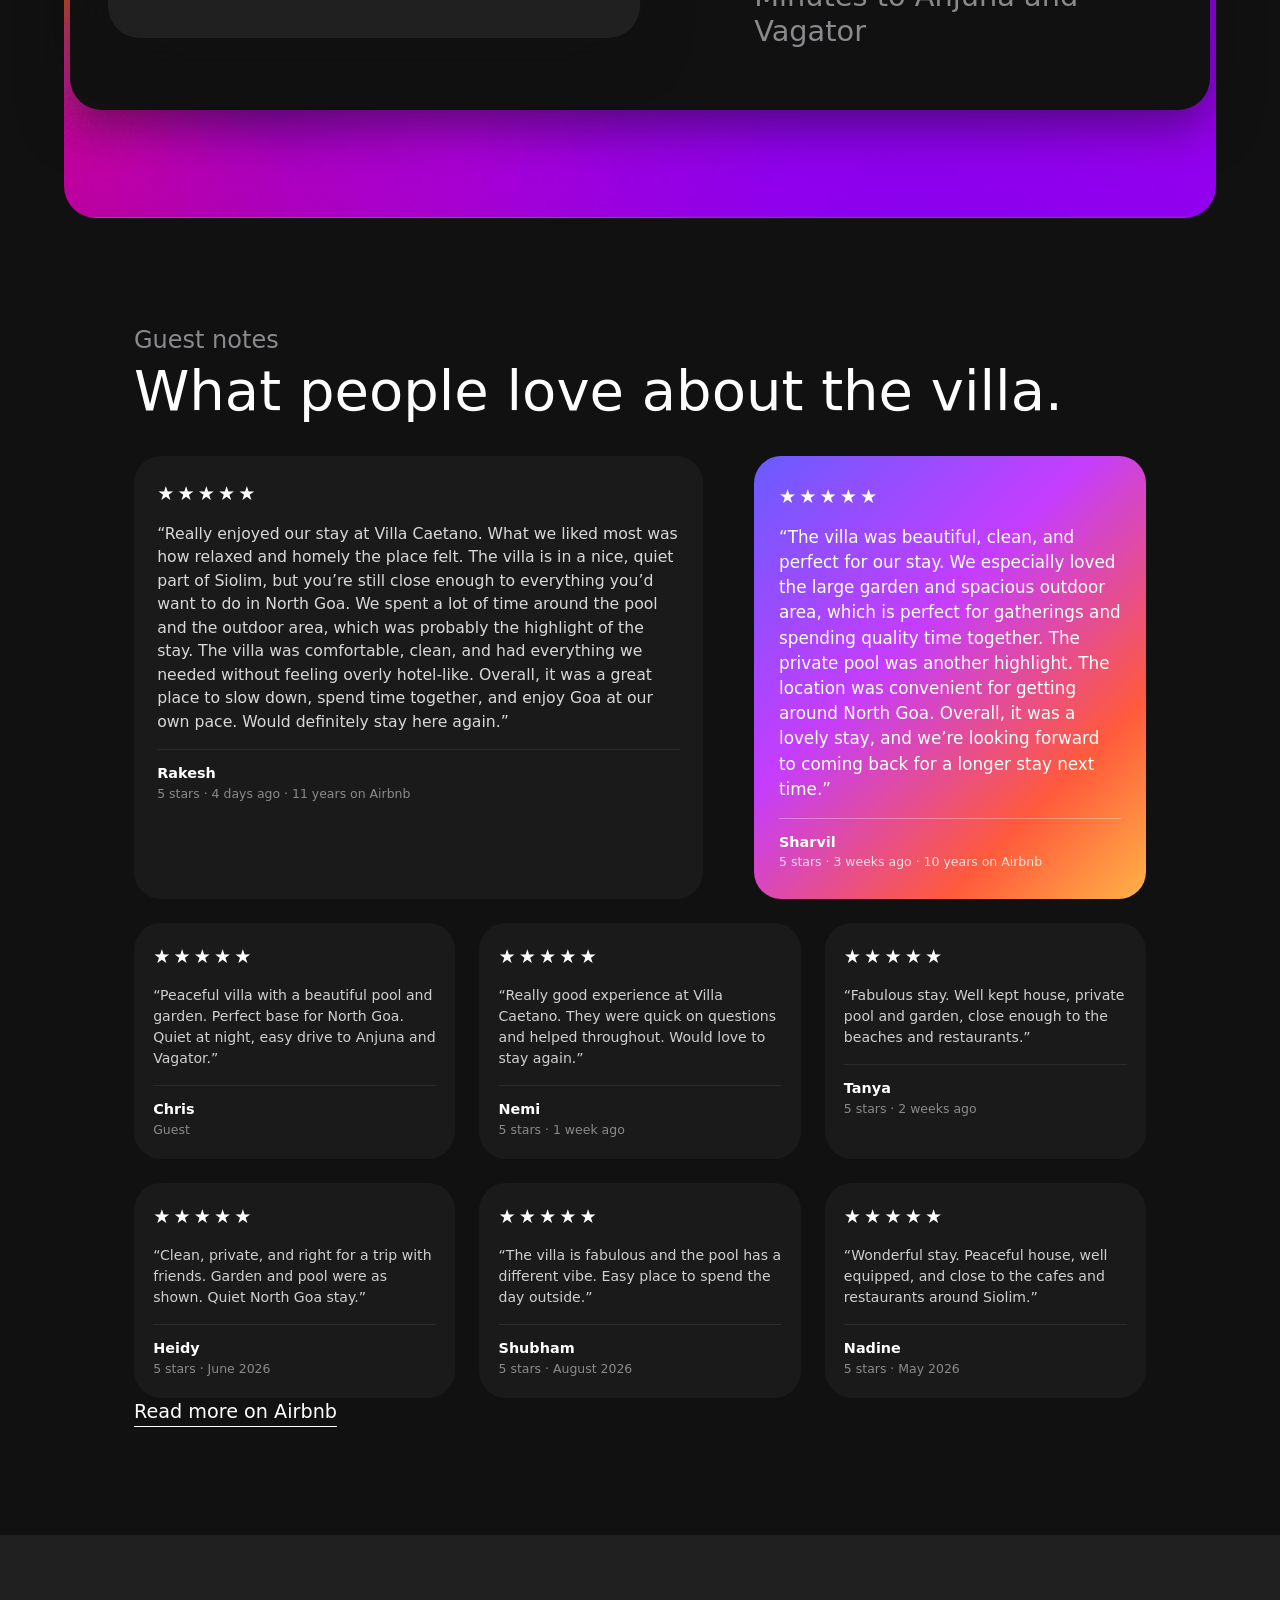
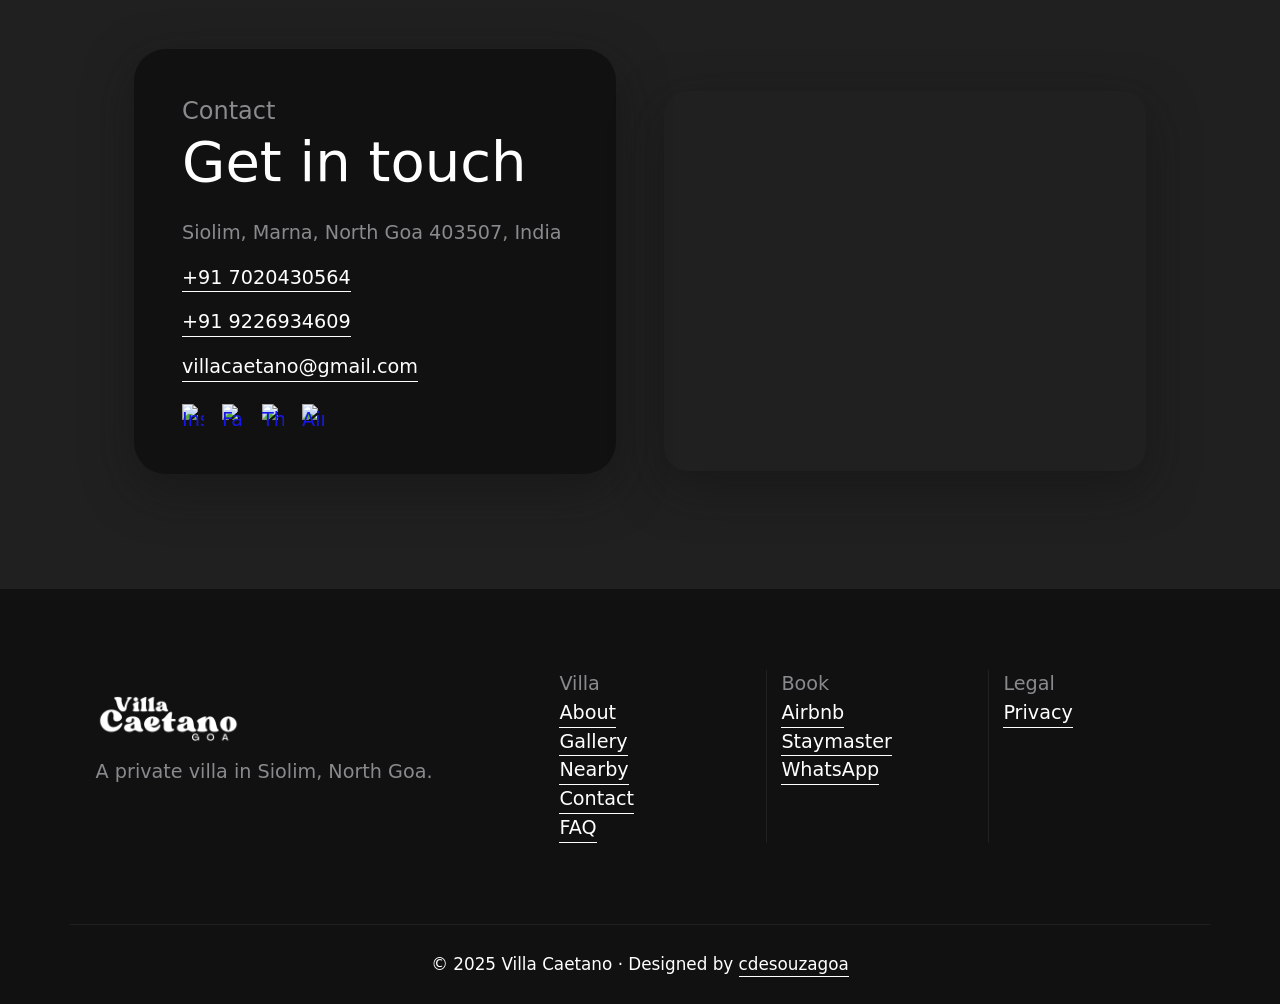
==== commit e7626a7f: "Comment out Nearby link in index.html Comment out the Nearby link in the navigation menu." ====
--- a/index.html
+++ b/index.html
@@ -149,7 +149,7 @@
       <li class="nav-item"><a class="nav-link fs-5" href="#about">About</a></li>
       <li class="nav-item"><a class="nav-link fs-5" href="#gallery">Gallery</a></li>
       <li class="nav-item"><a class="nav-link fs-5" href="#reviews">Reviews</a></li>
-      <li class="nav-item"><a class="nav-link fs-5" href="nearby.html">Nearby</a></li>
+<!--      <li class="nav-item"><a class="nav-link fs-5" href="nearby.html">Nearby</a></li>     -->
       <li class="nav-item"><a class="nav-link fs-5" href="#contact">Contact</a></li>
     </ul>
     <a href="https://www.airbnb.co.in/rooms/1704891866347043281" target="_blank" rel="noopener" class="btn btn-outline-light">
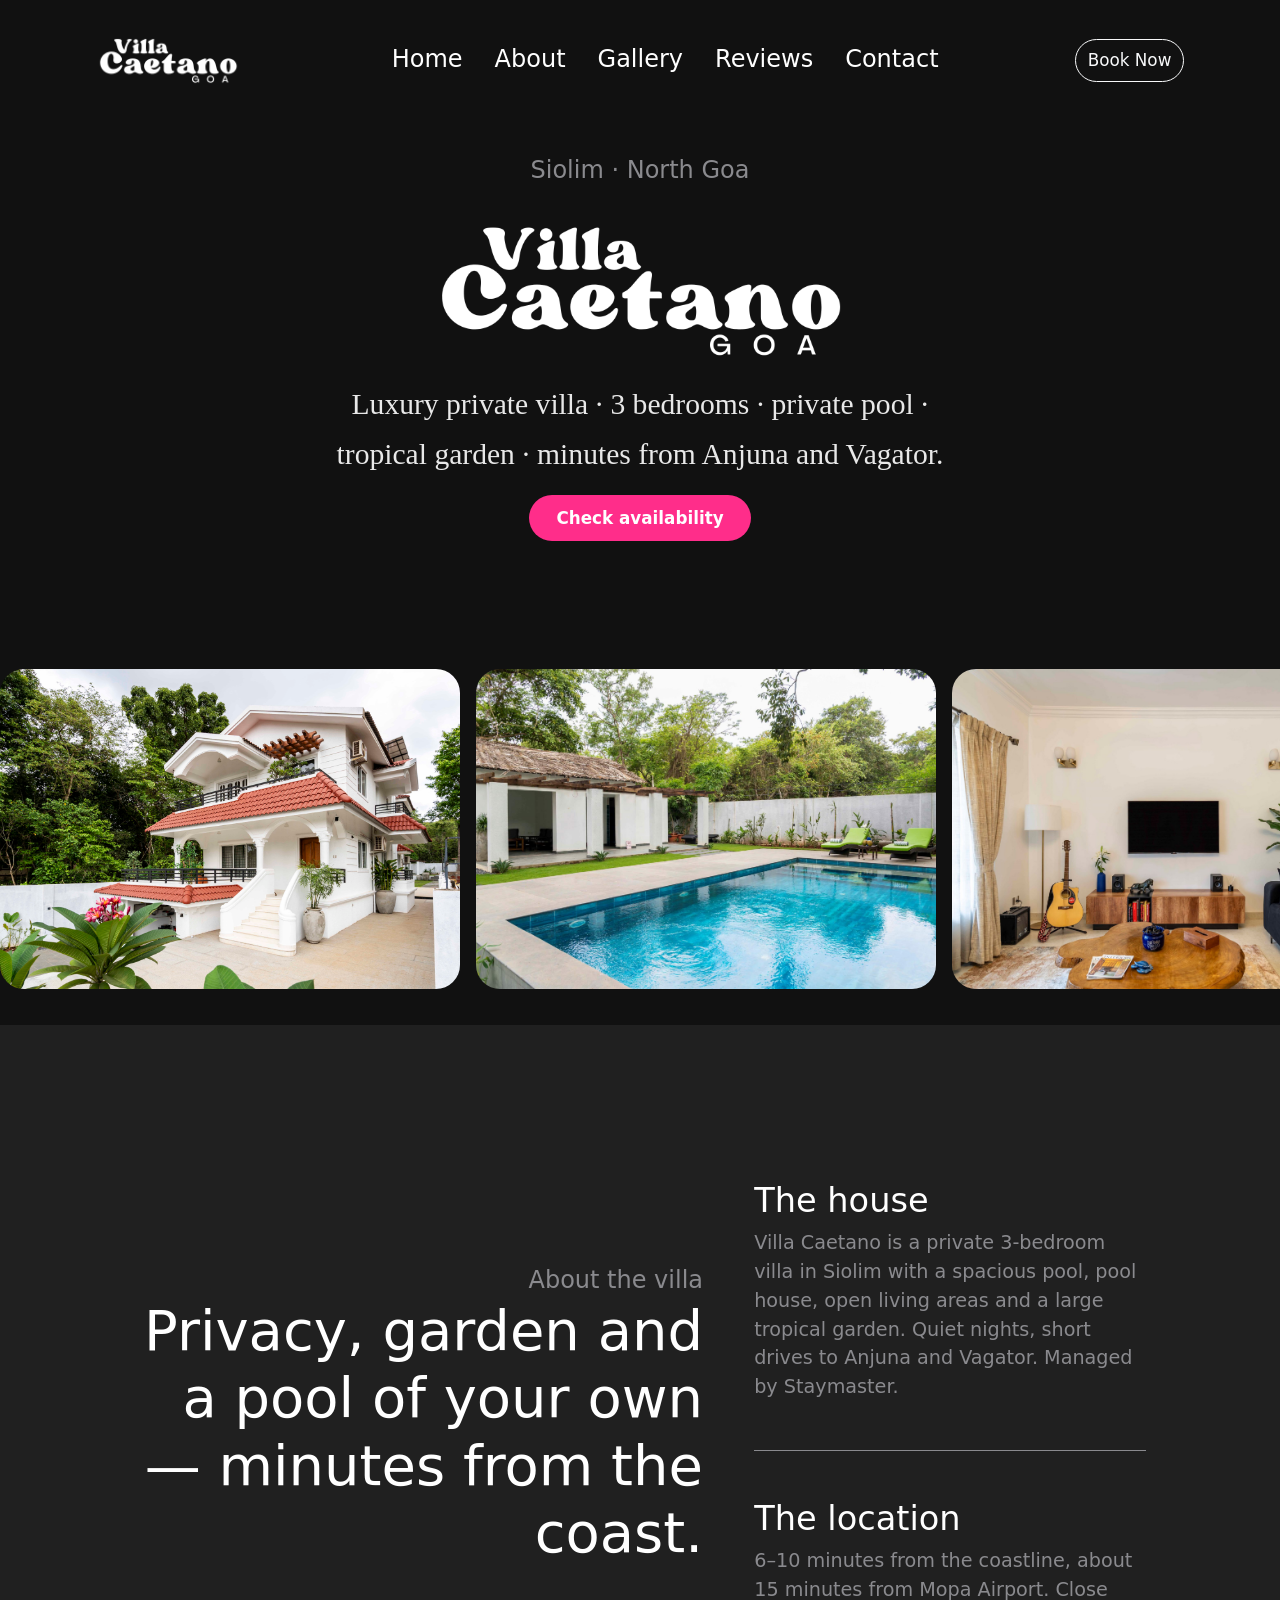
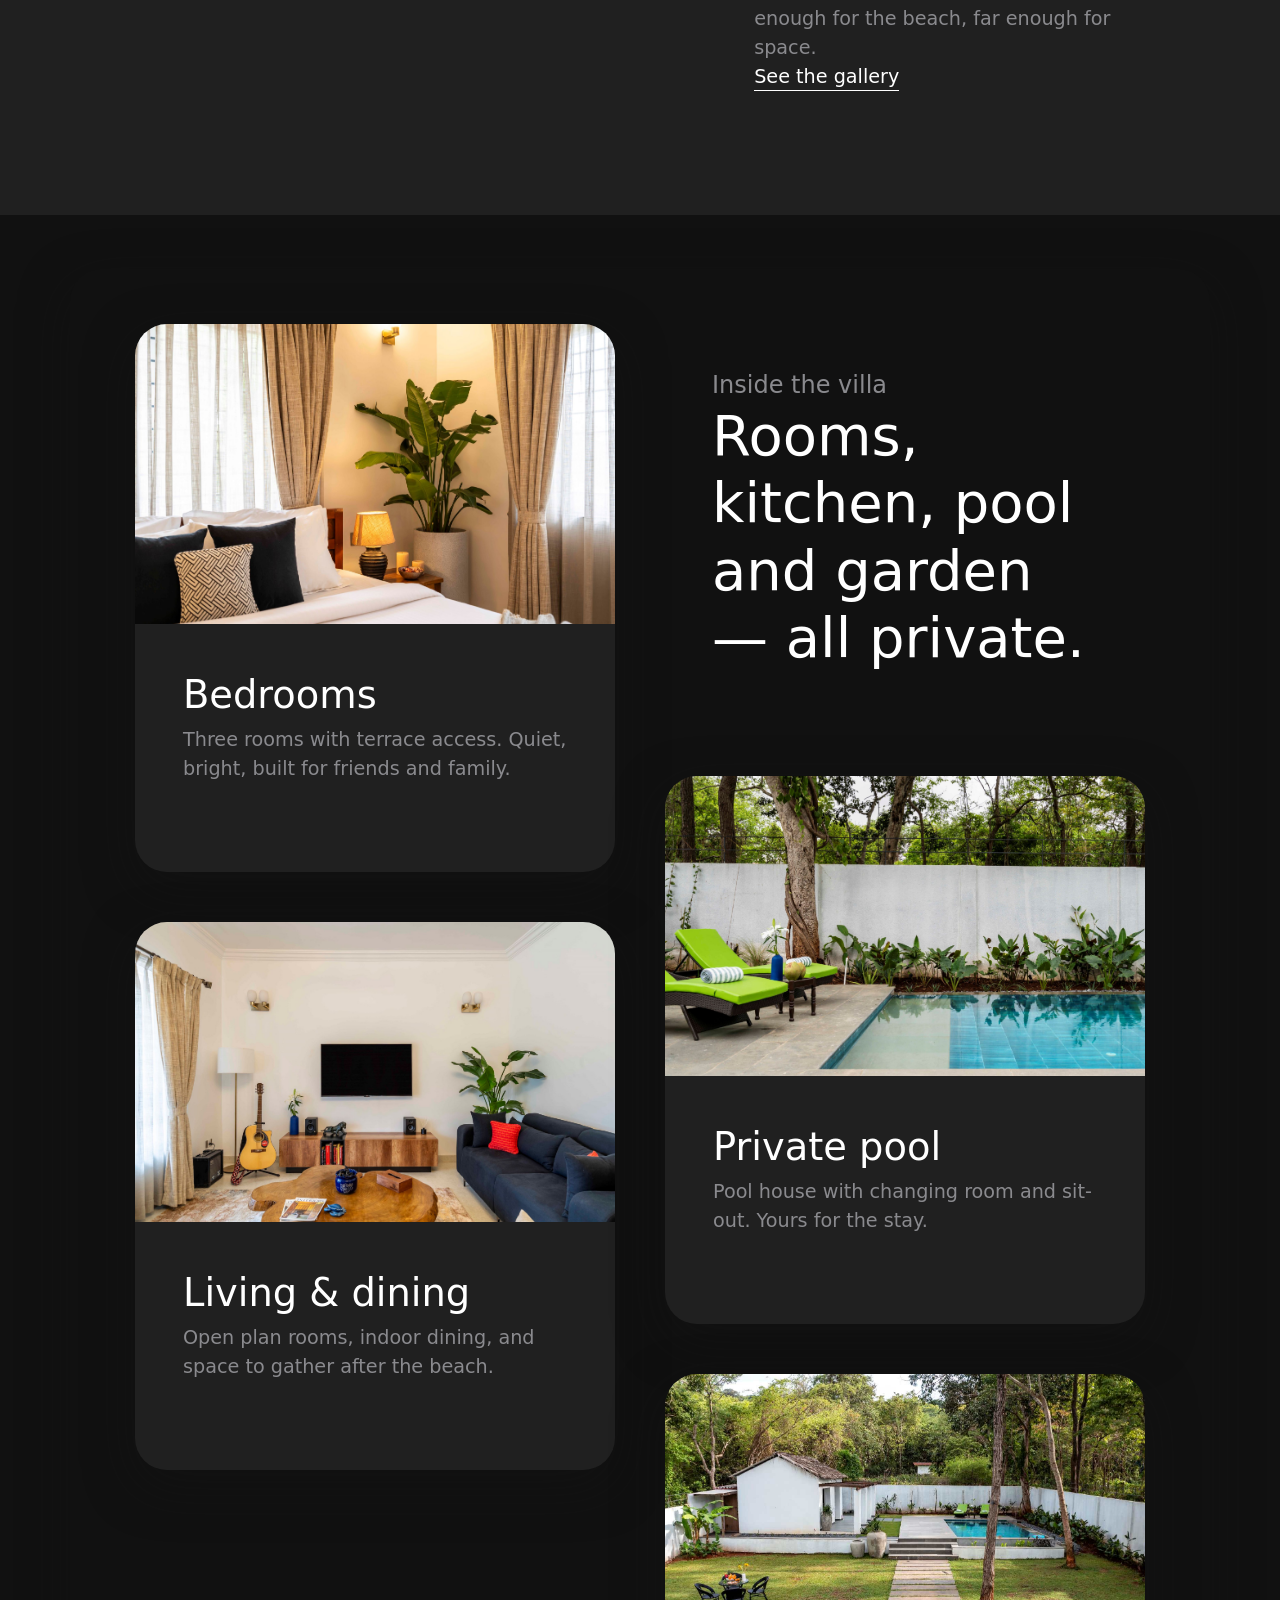
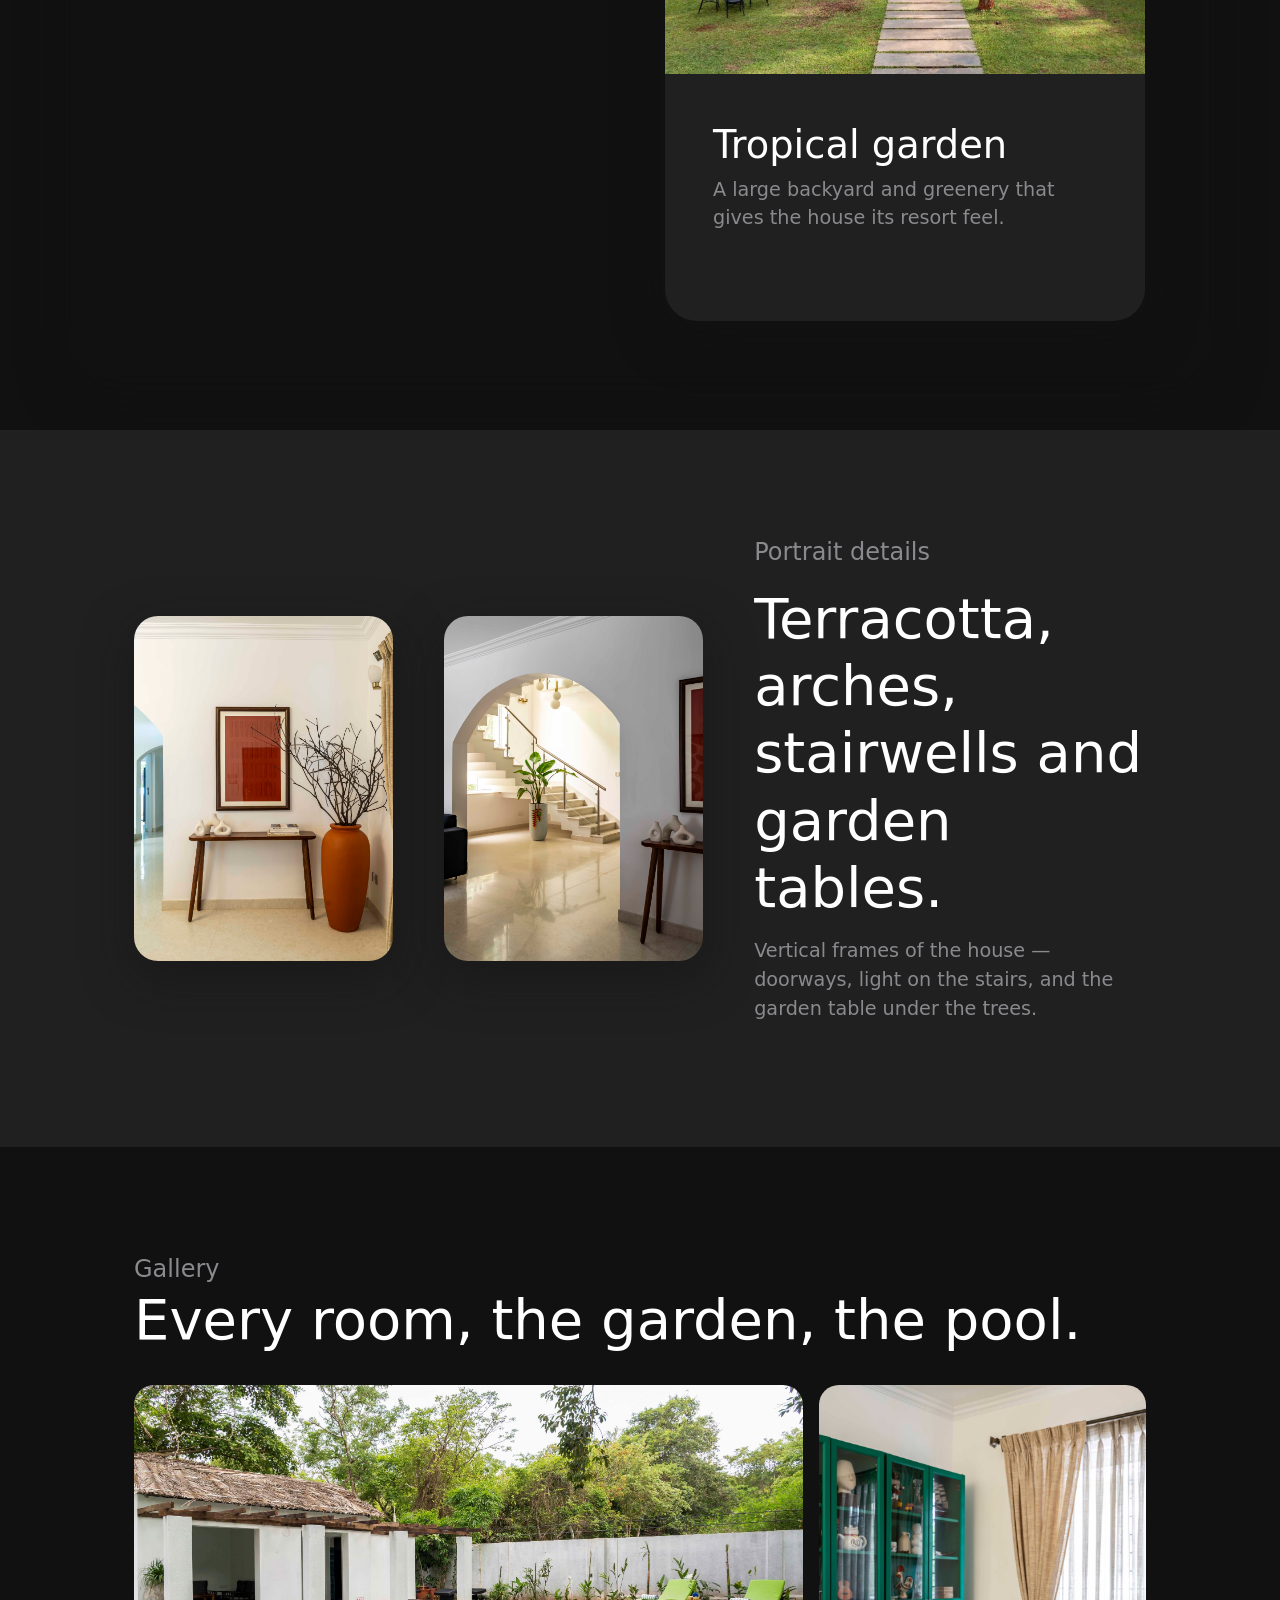
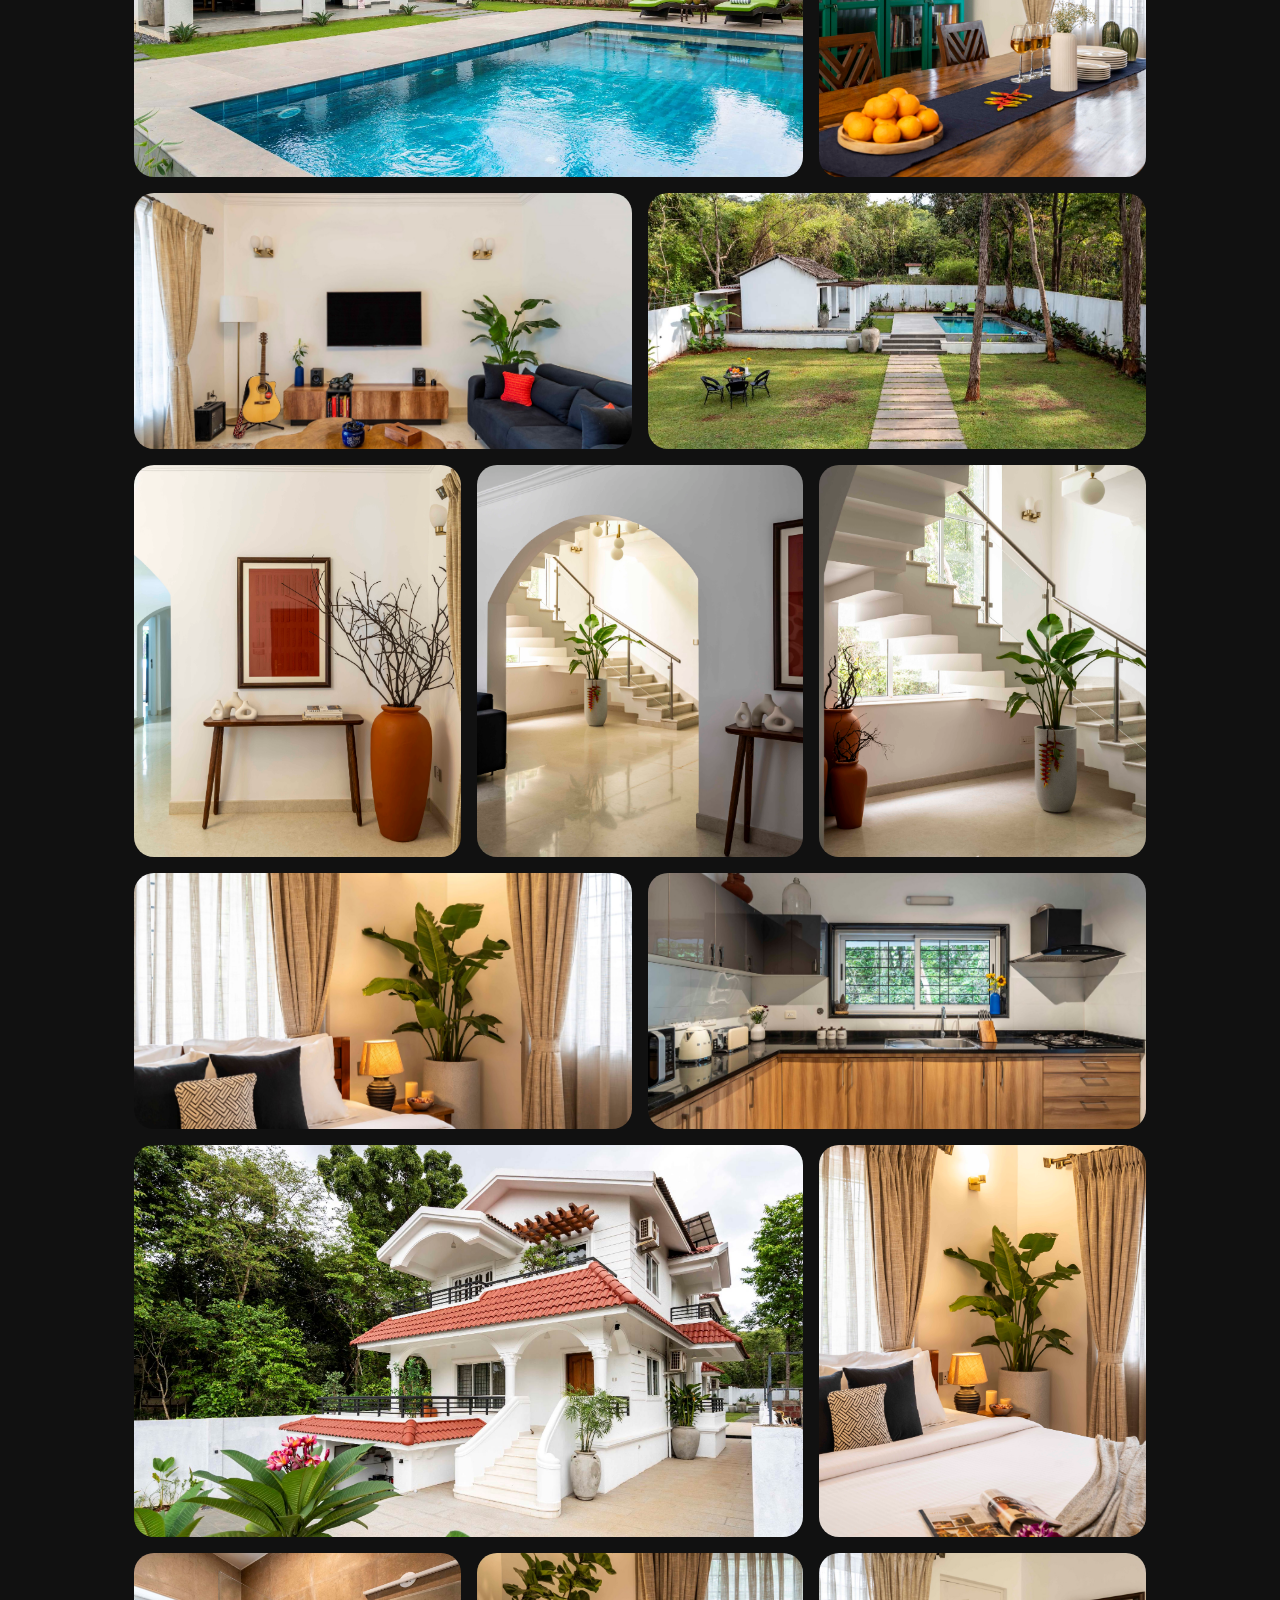
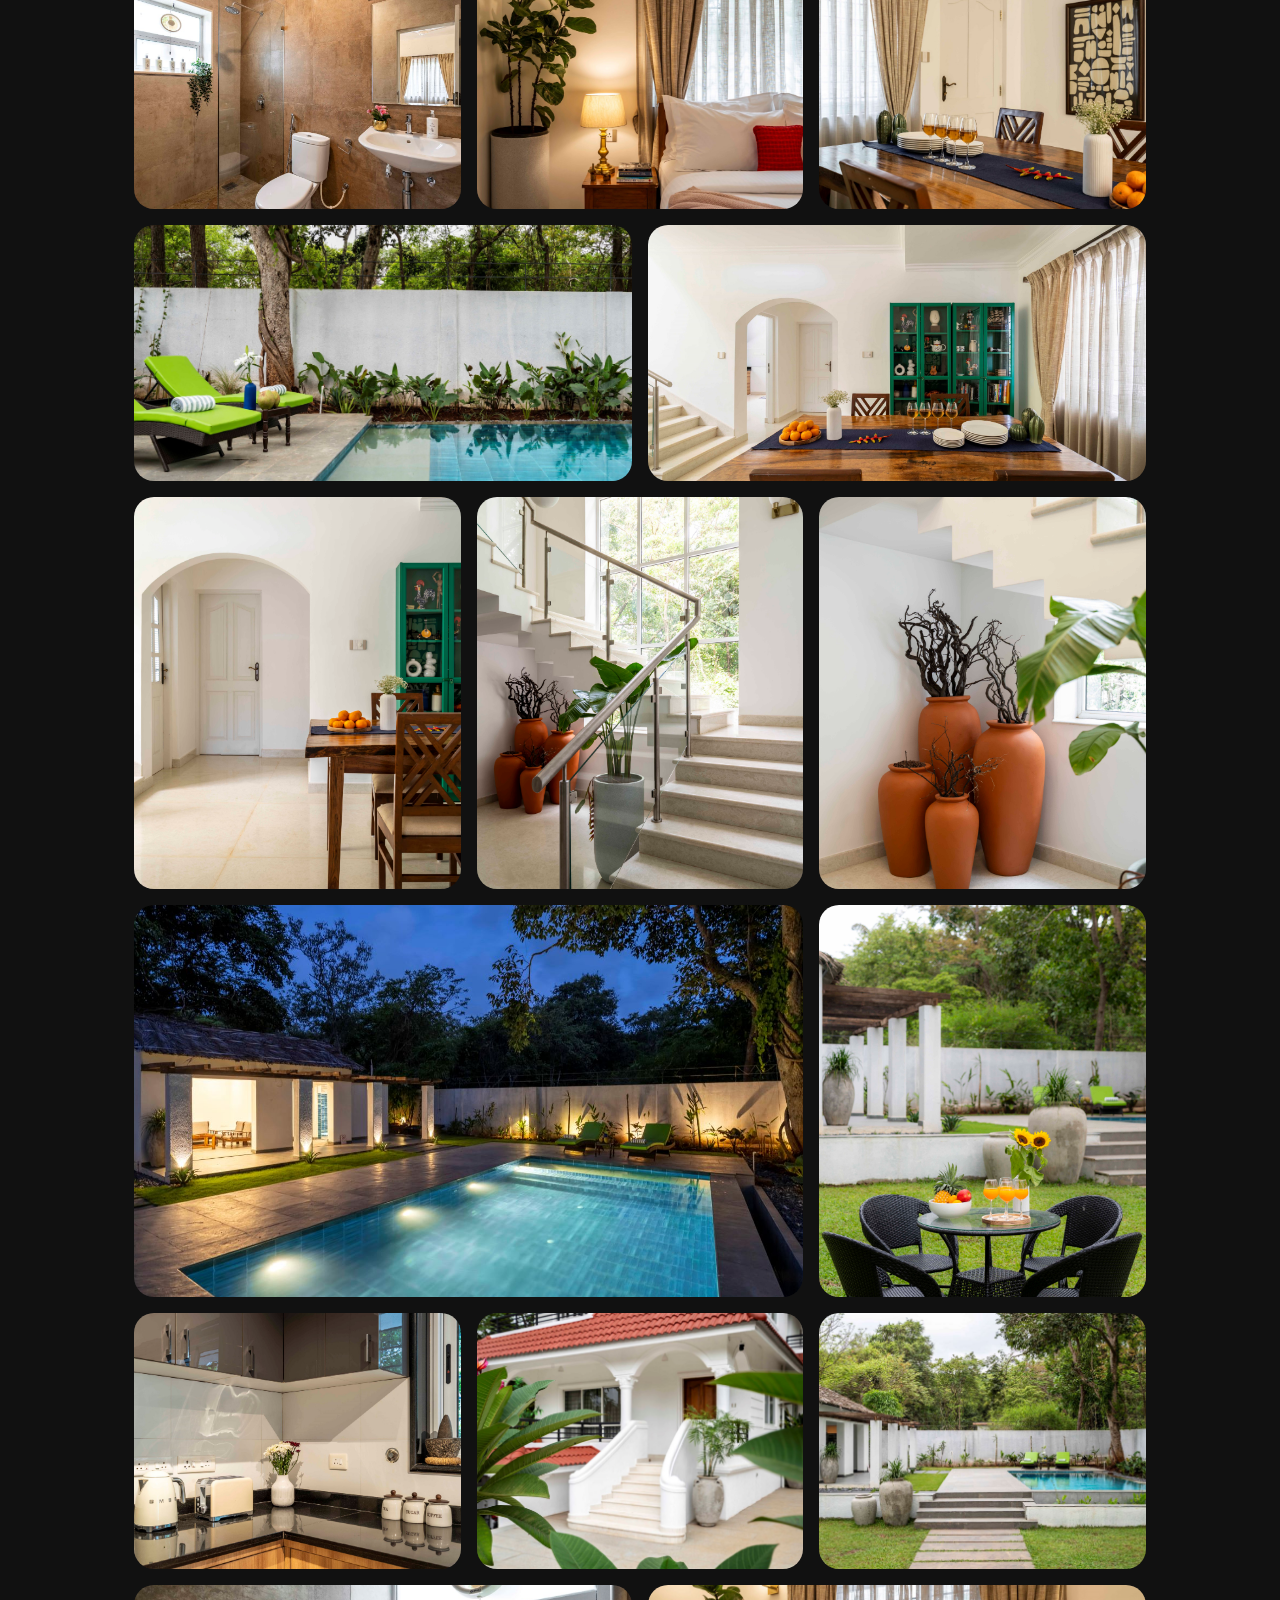
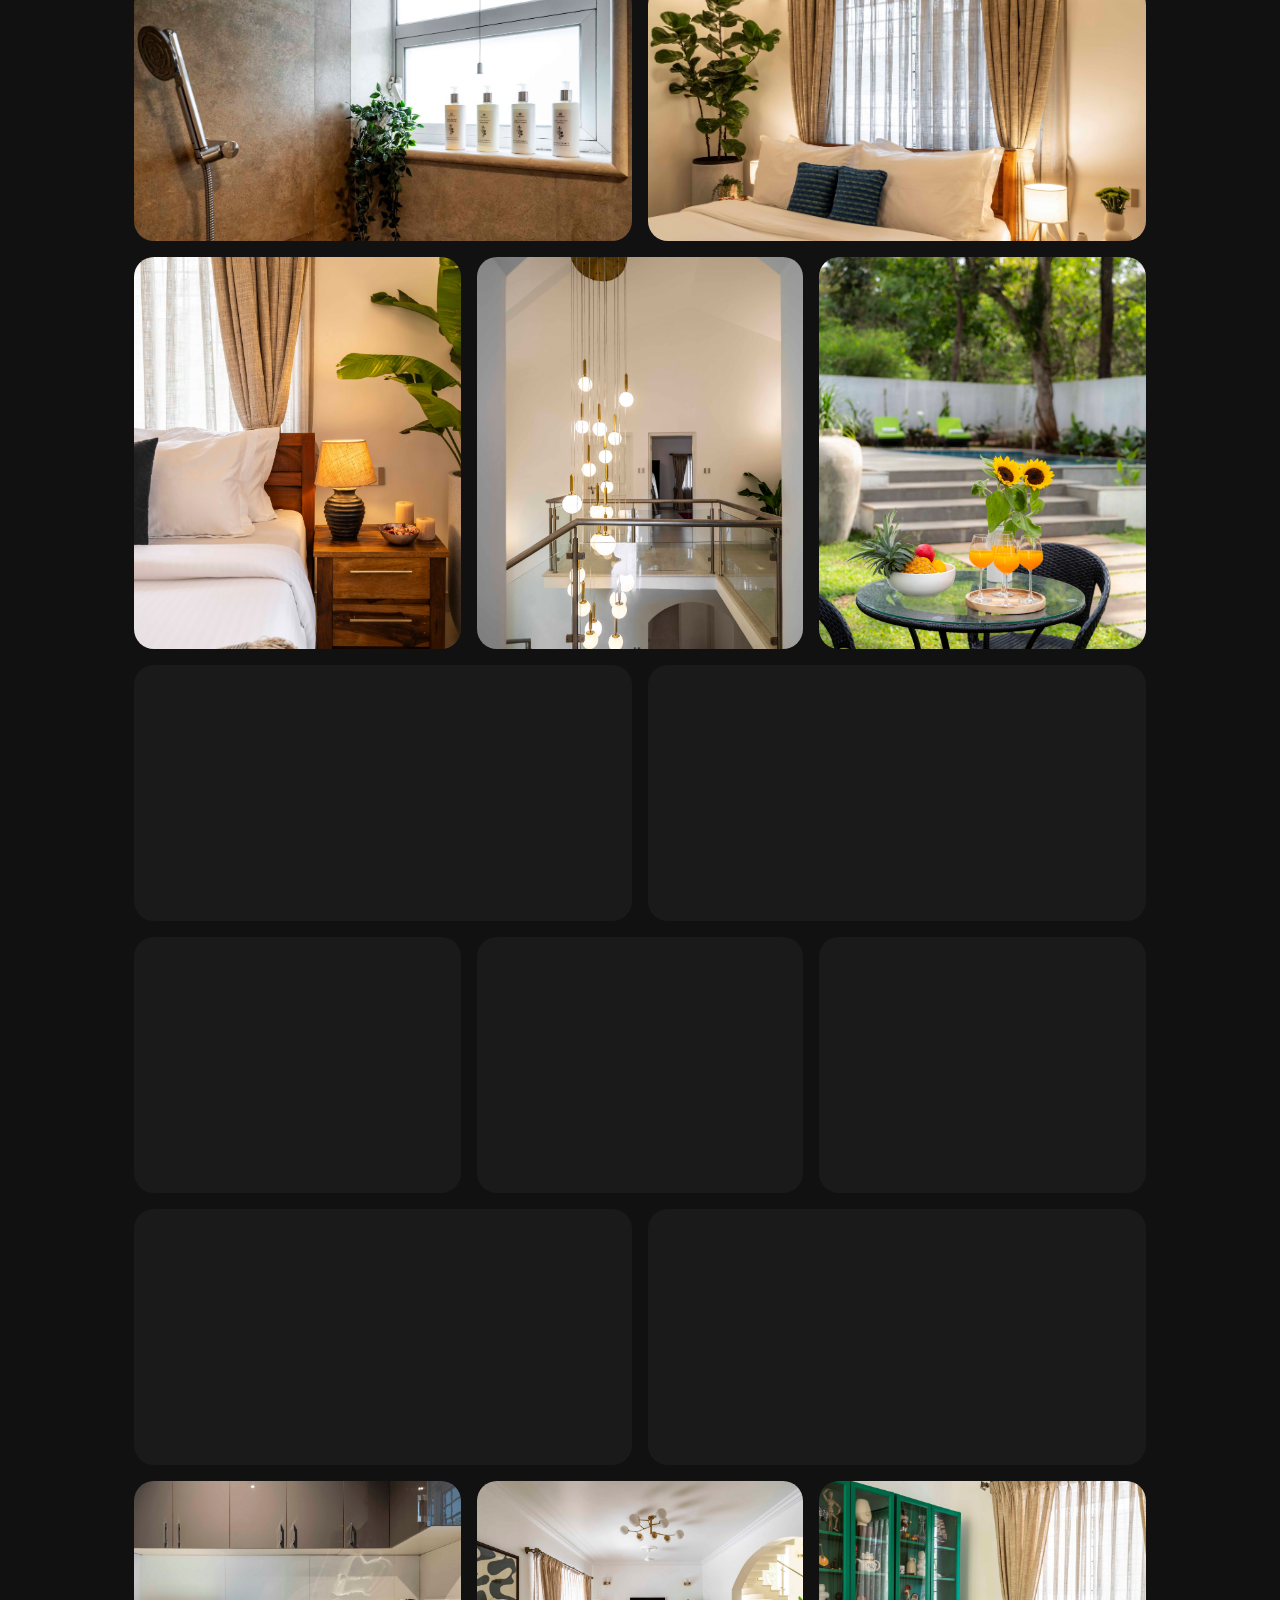
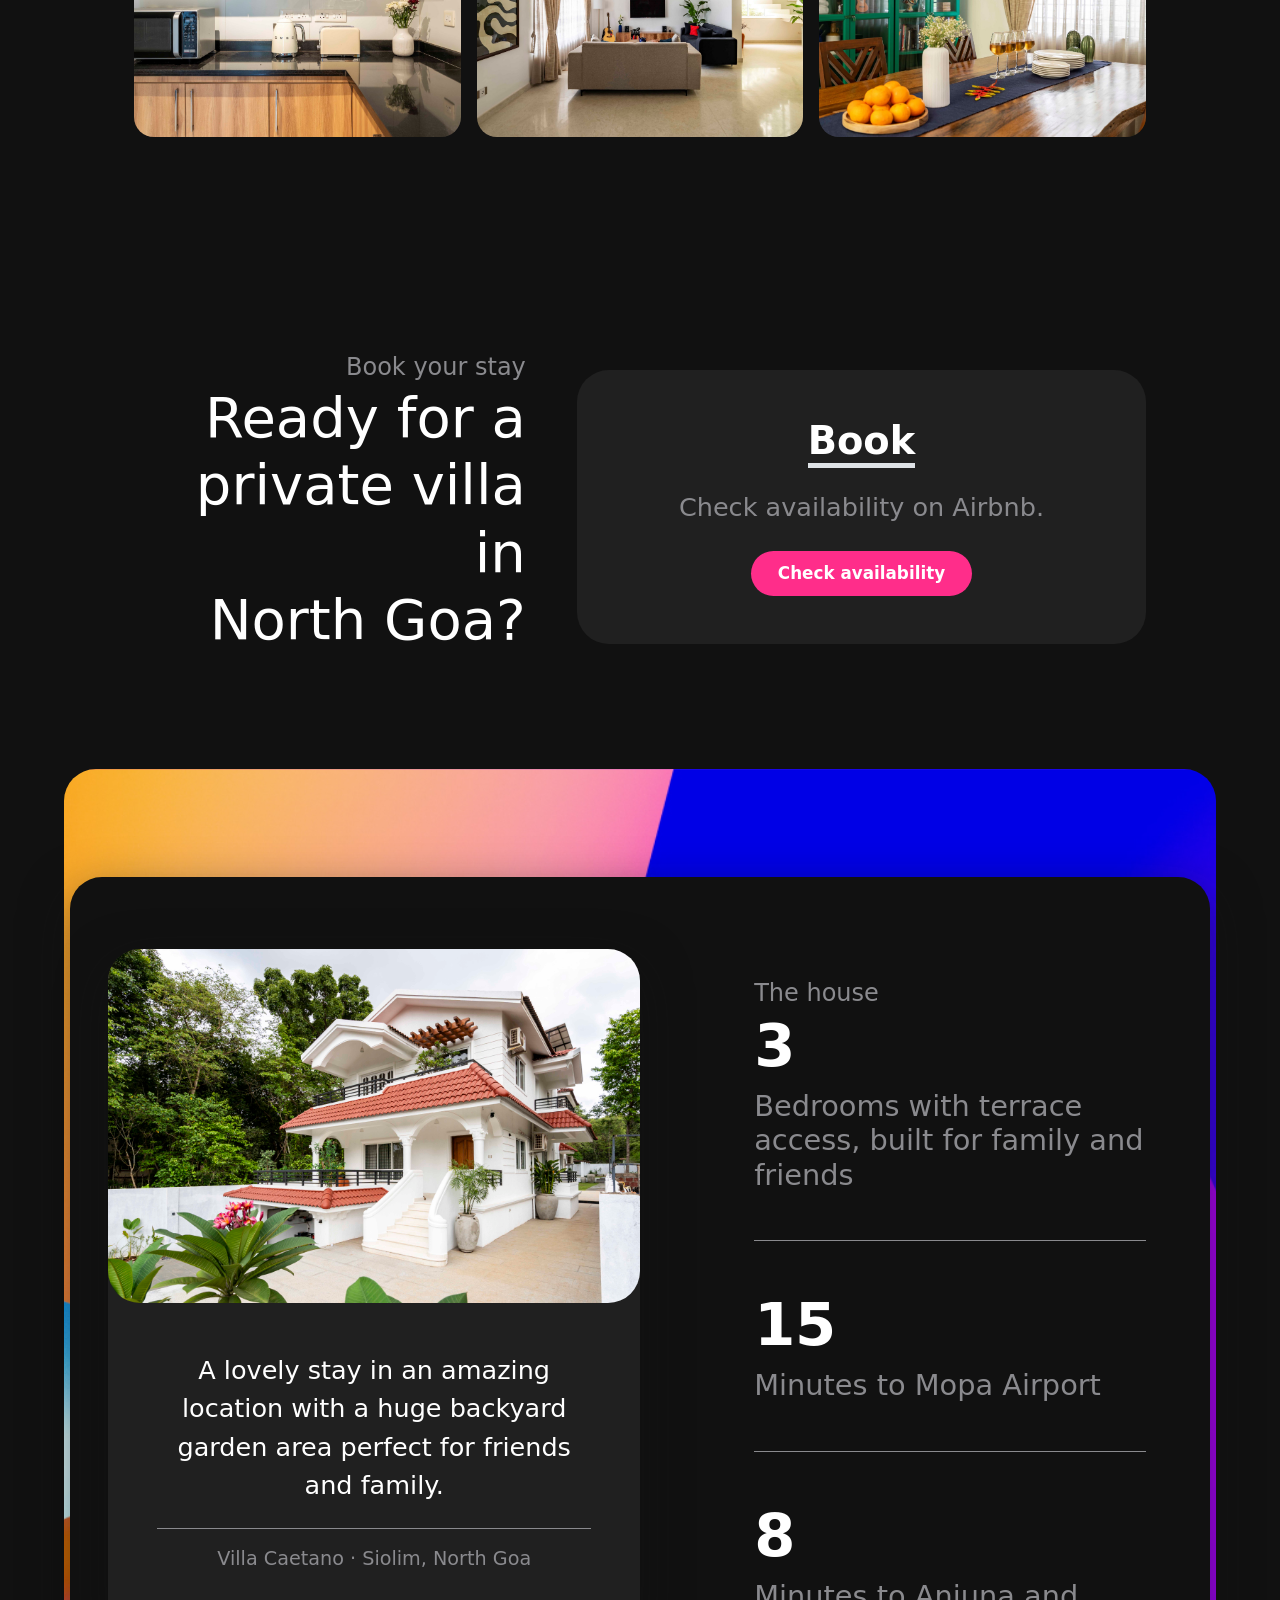
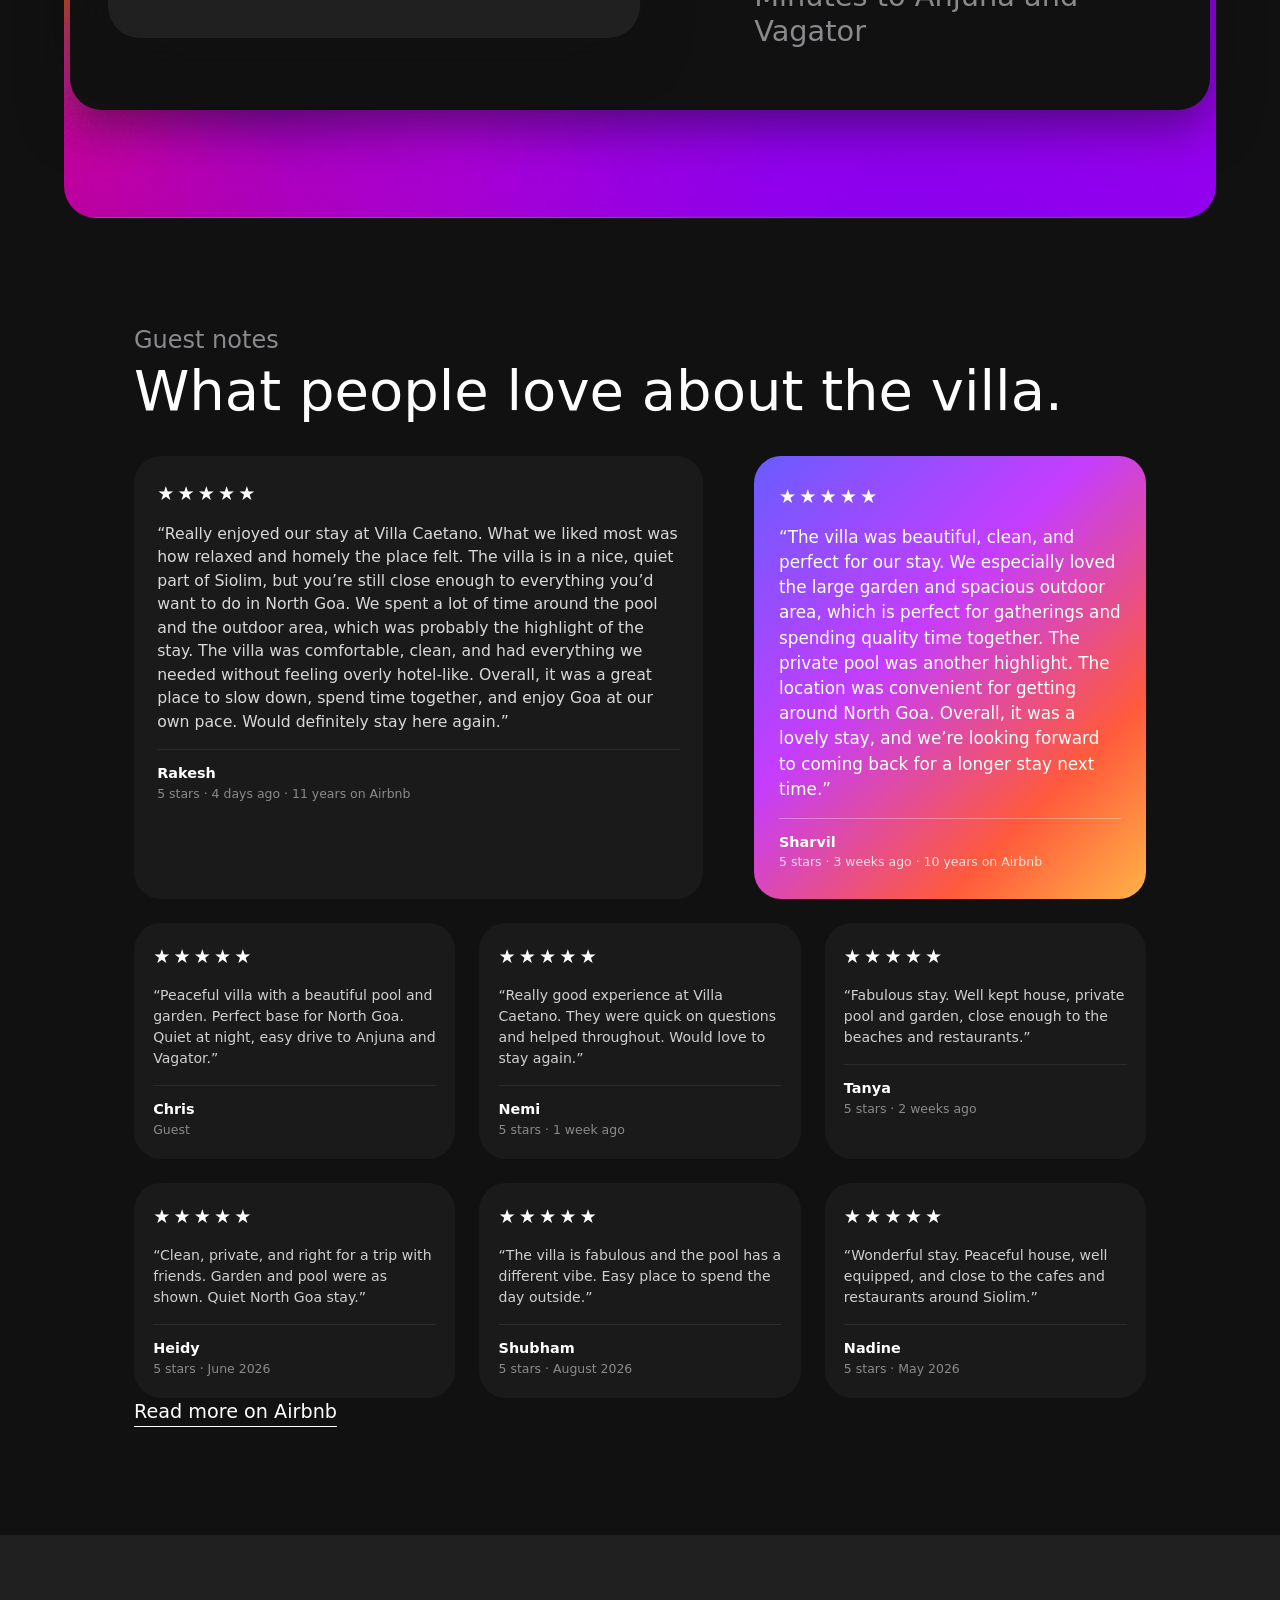
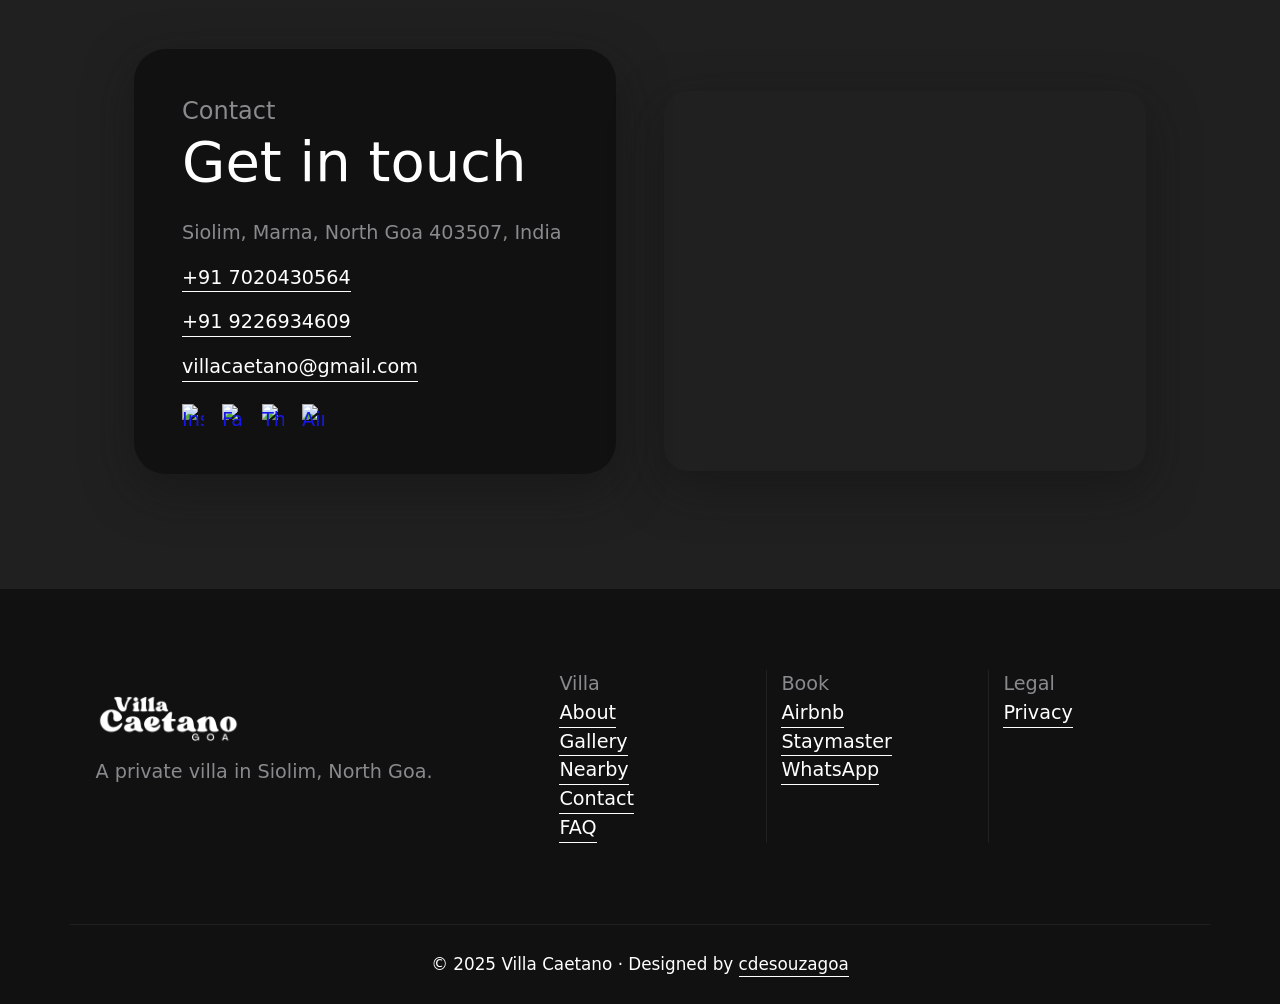
==== commit 34ffe845: "Update Open Graph image URL from JPG to PNG" ====
--- a/index.html
+++ b/index.html
@@ -27,7 +27,7 @@
   <meta property="og:url" content="https://villacaetano.com/">
   <meta property="og:title" content="Villa Caetano | Luxury 3-Bedroom Private Pool Villa in Siolim, North Goa">
   <meta property="og:description" content="Private 3-bedroom villa in Siolim with pool, pool house and tropical garden. Minutes from Anjuna and Vagator. Managed by Staymaster.">
-  <meta property="og:image" content="https://villacaetano.com/assets/img/share-link-pic.jpg">
+  <meta property="og:image" content="https://villacaetano.com/assets/img/share-link-pic.png">
   <meta property="og:image:alt" content="Villa Caetano private pool and tropical garden in Siolim, North Goa">
   <meta property="og:image:width" content="1200">
   <meta property="og:image:height" content="630">
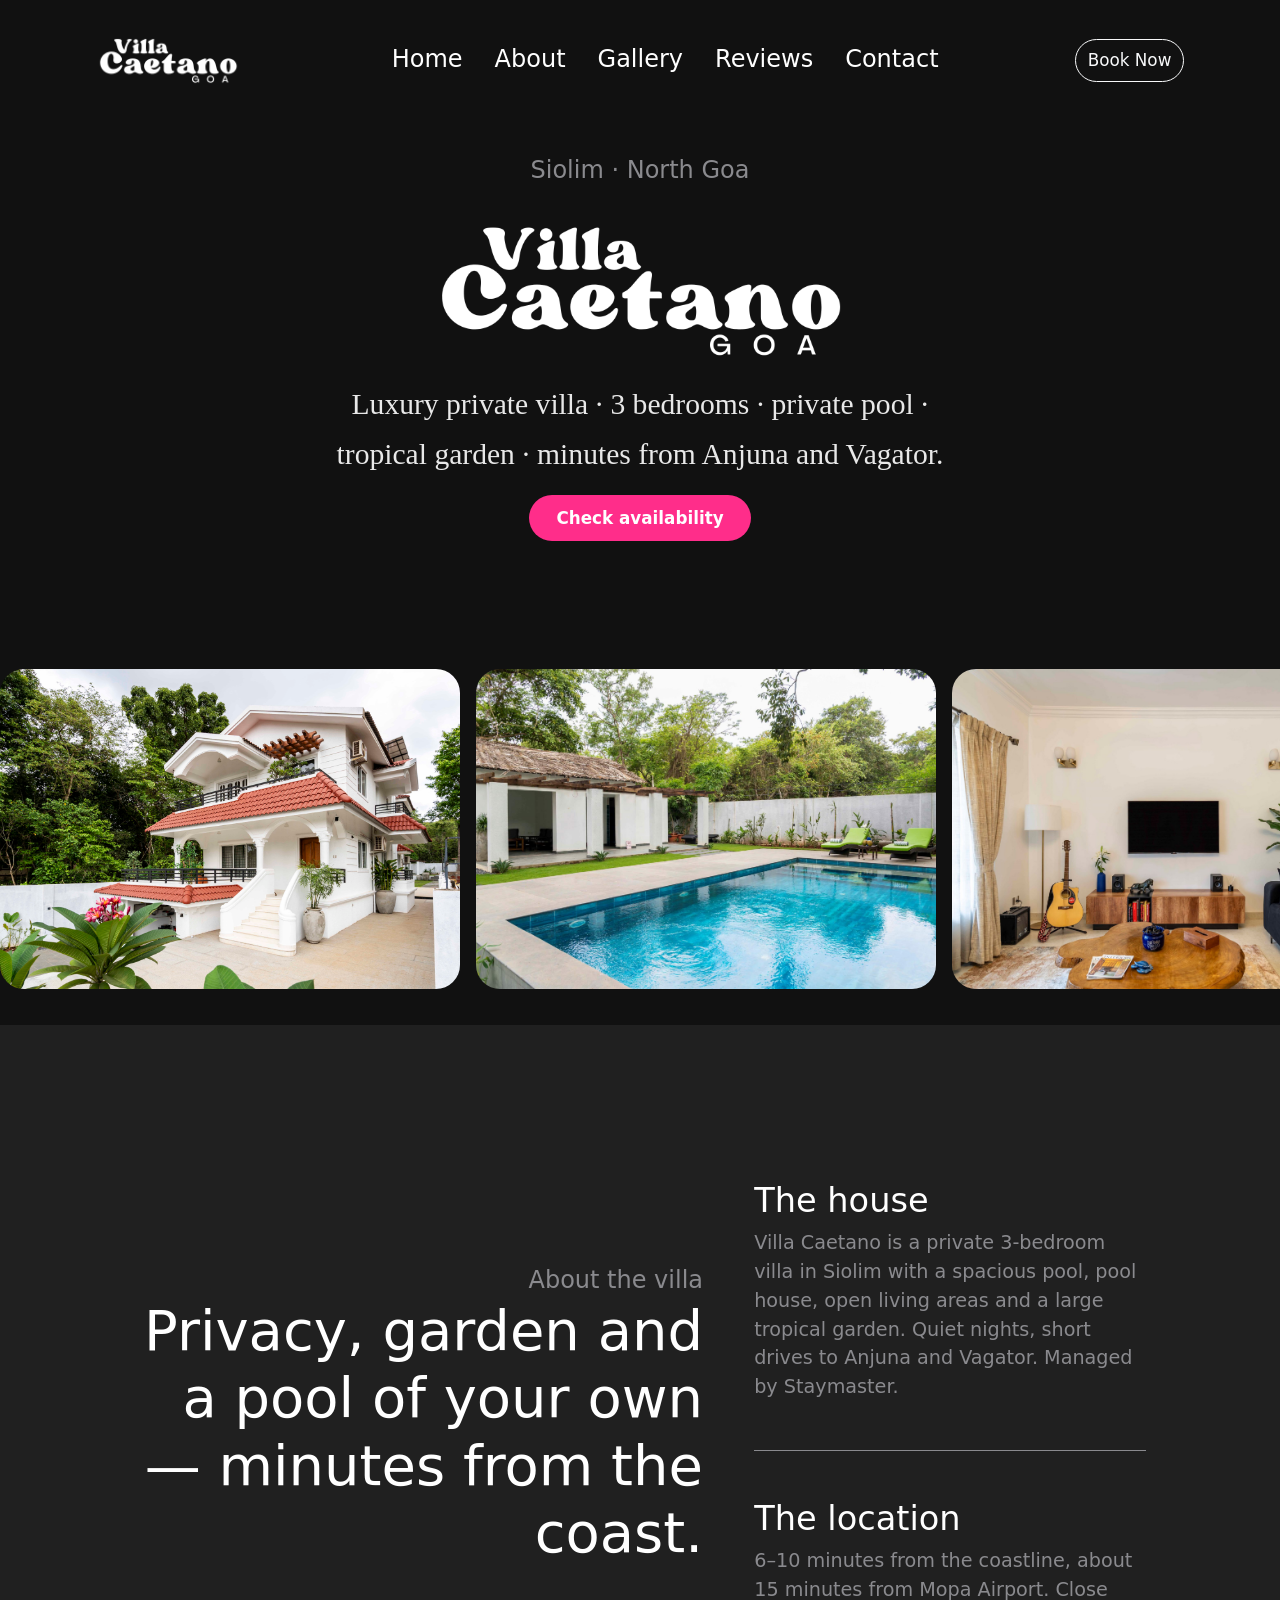
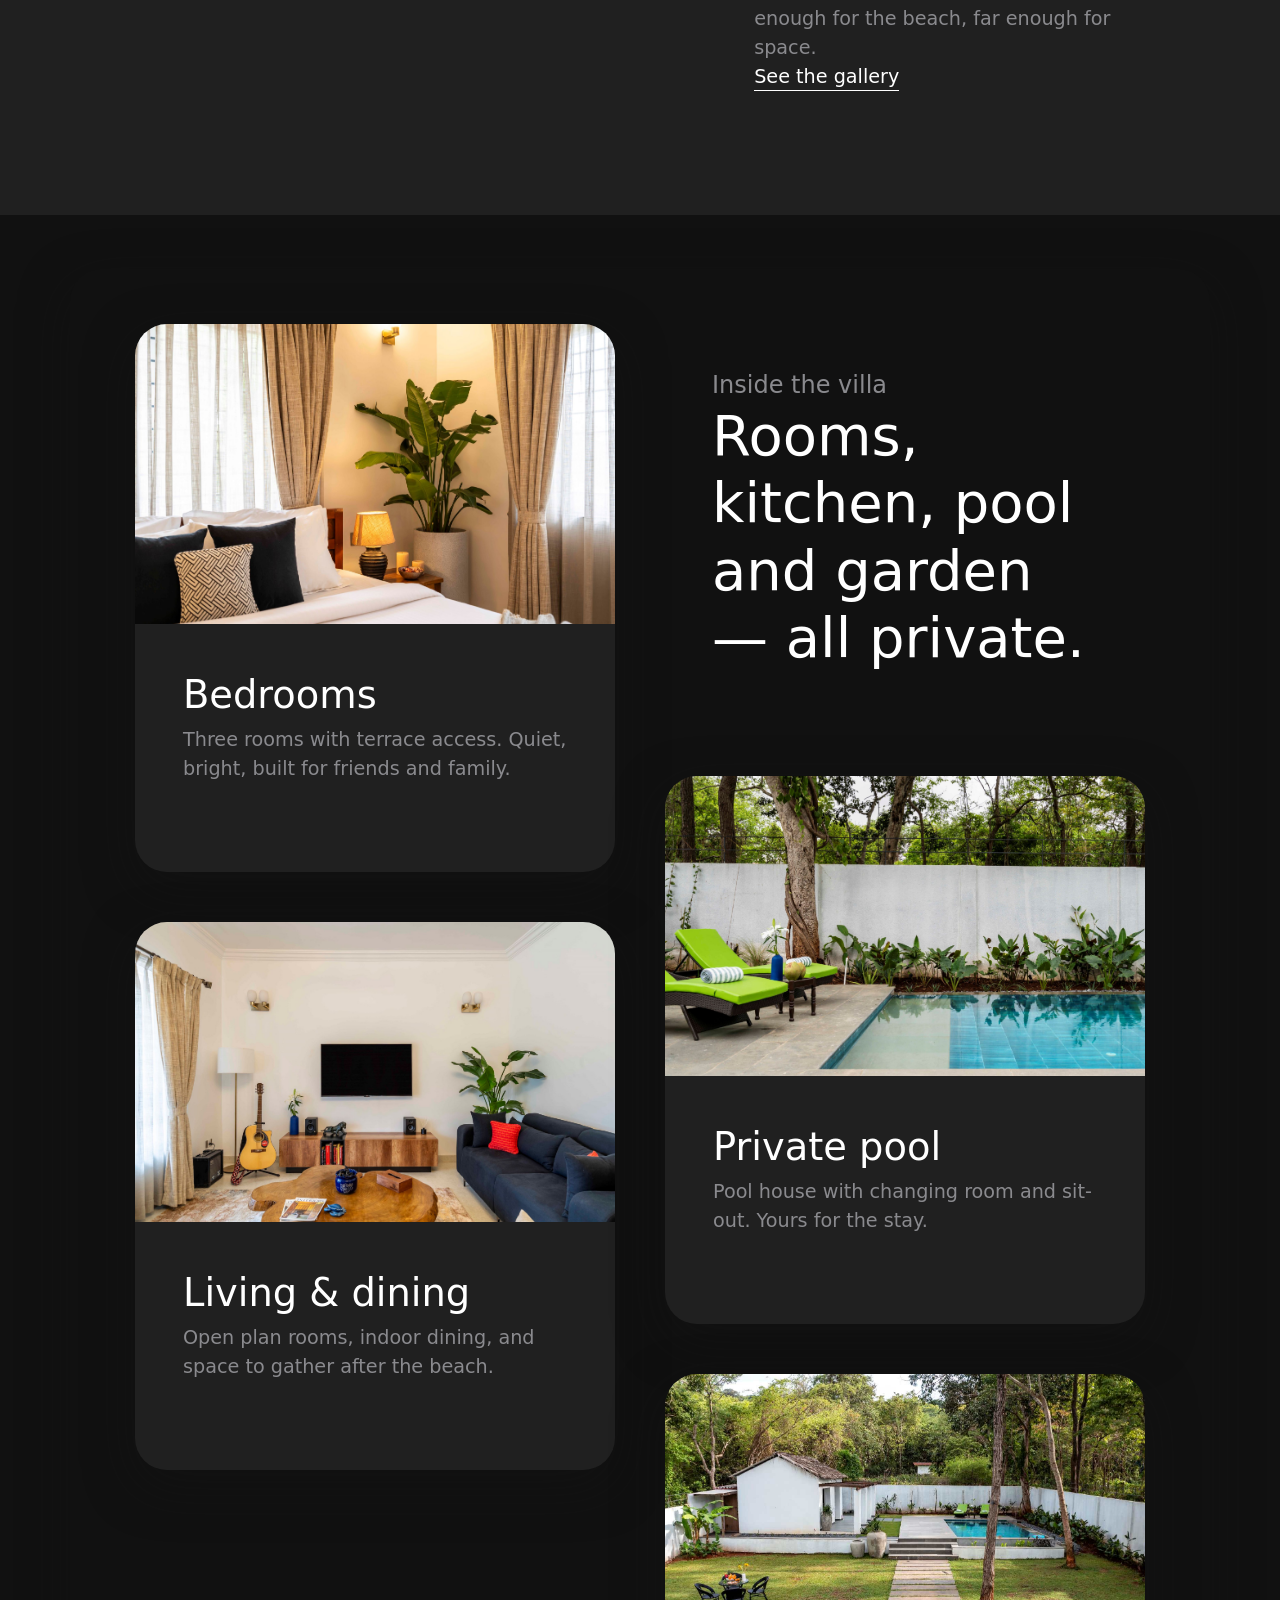
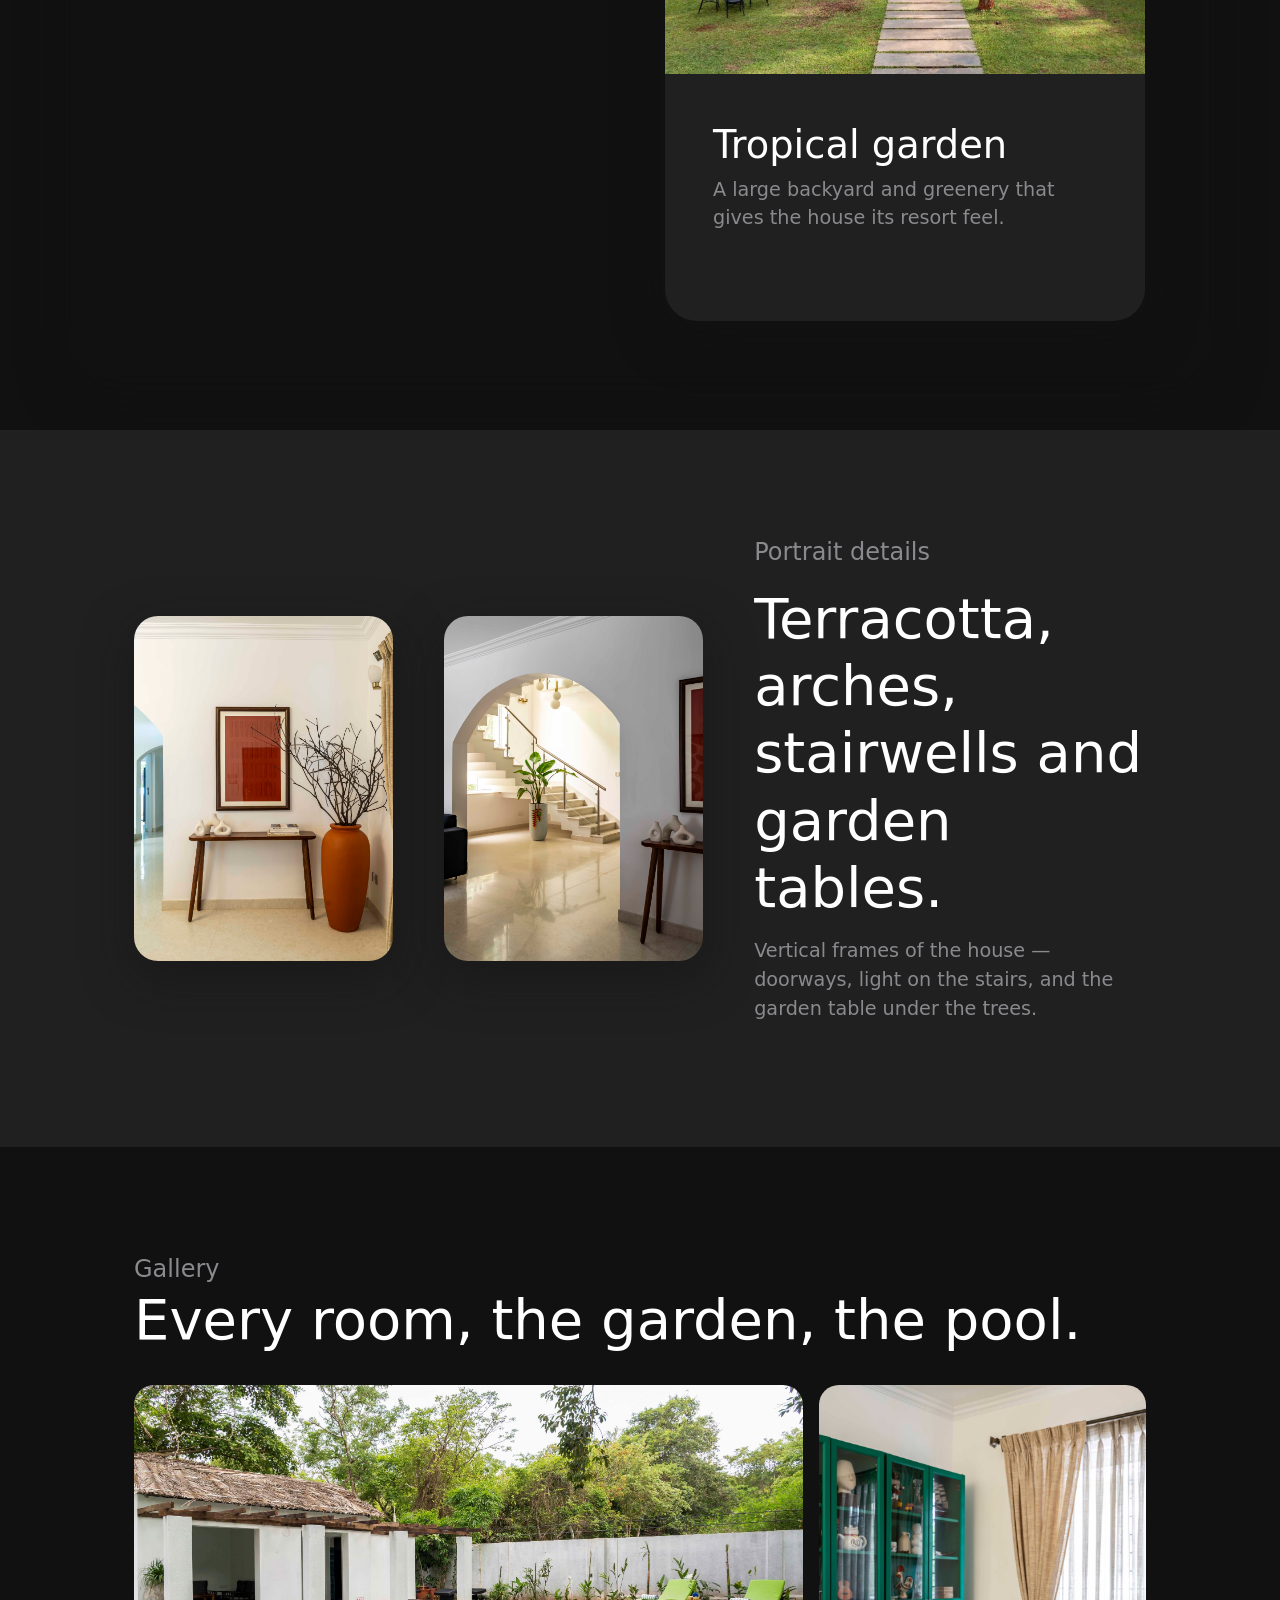
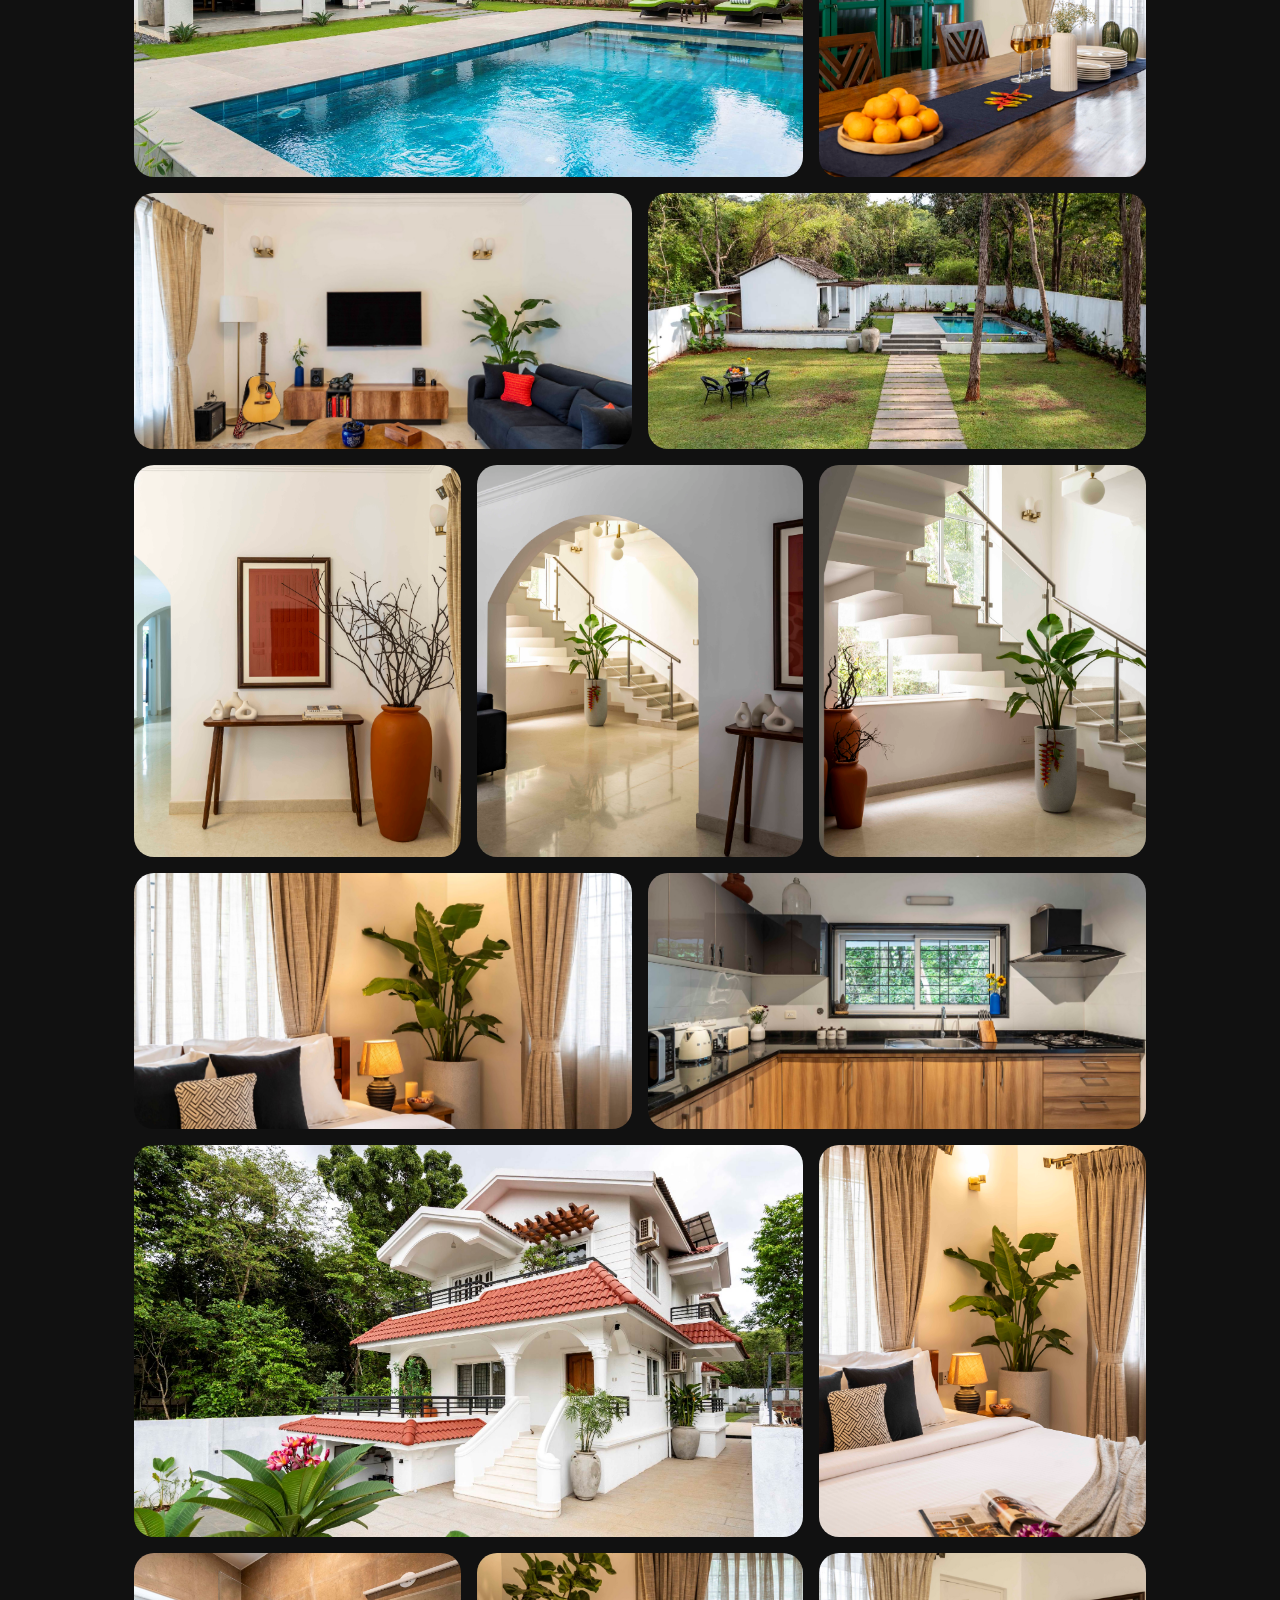
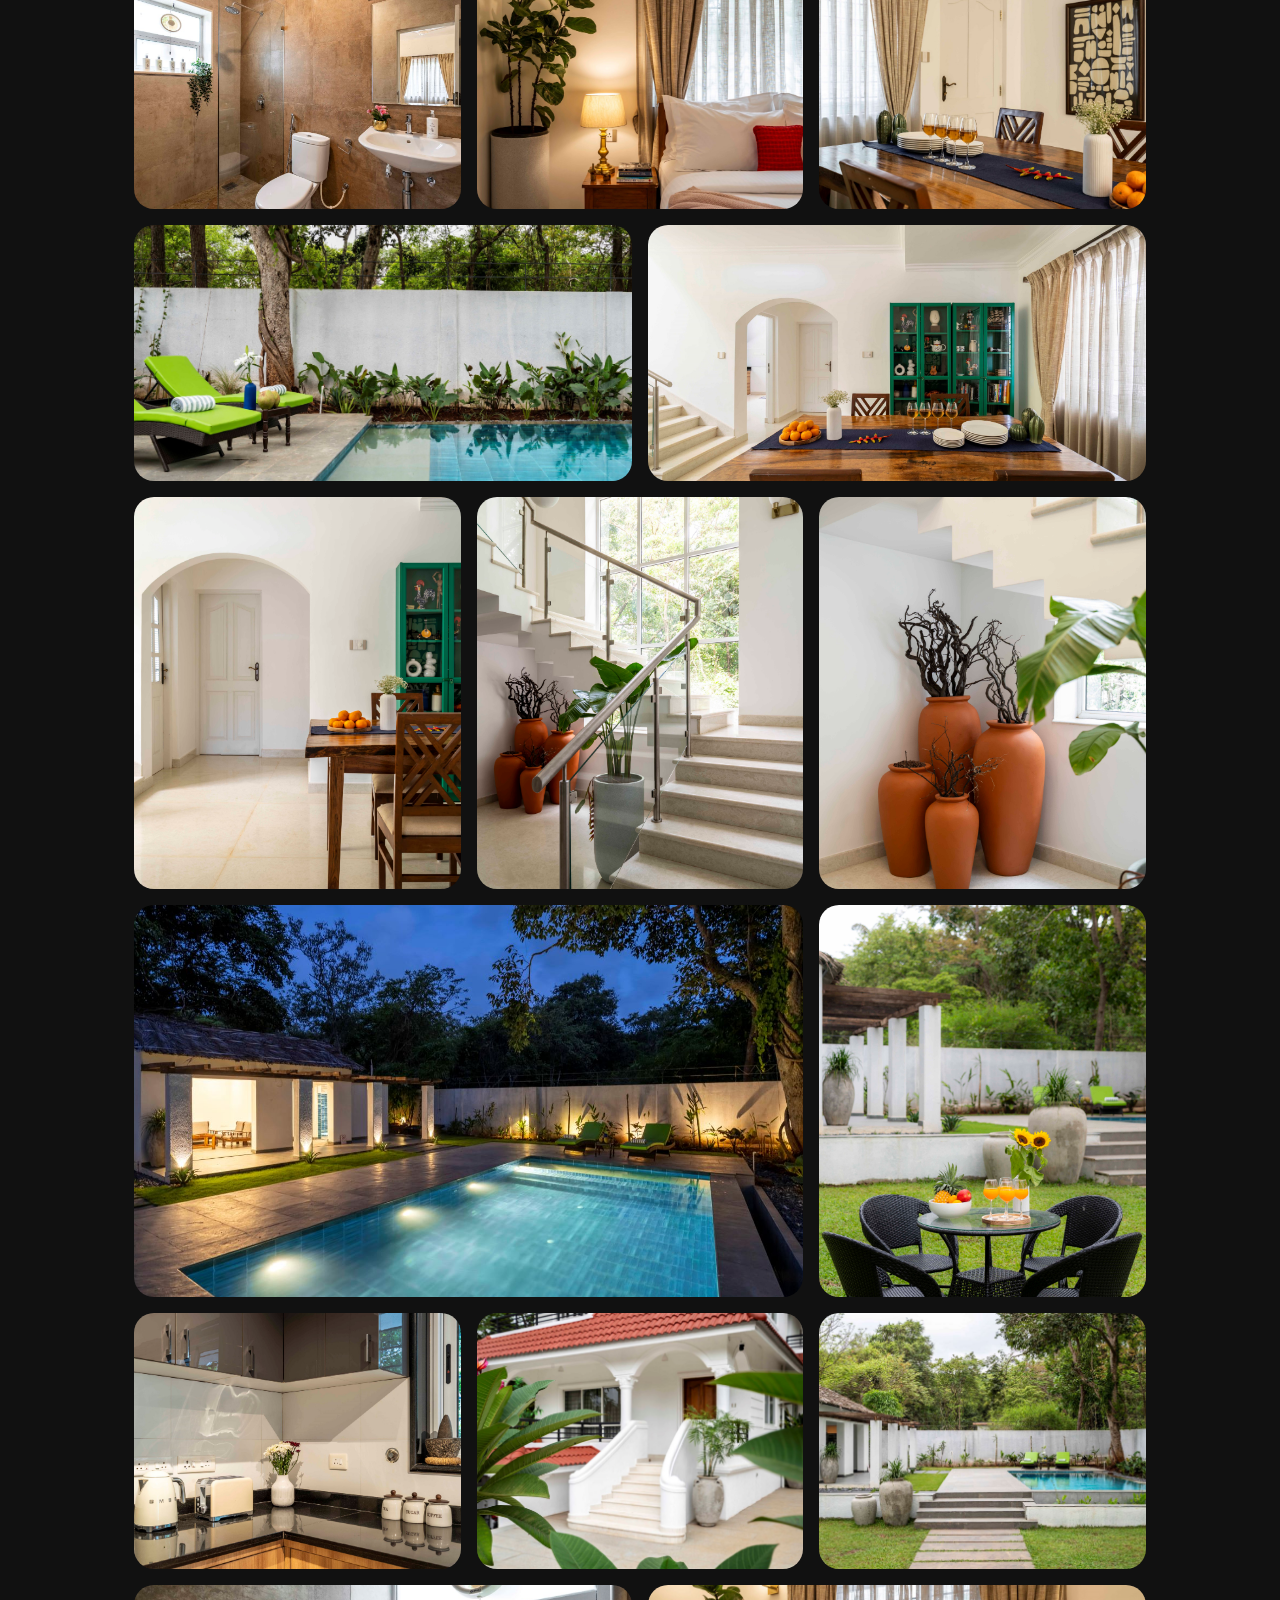
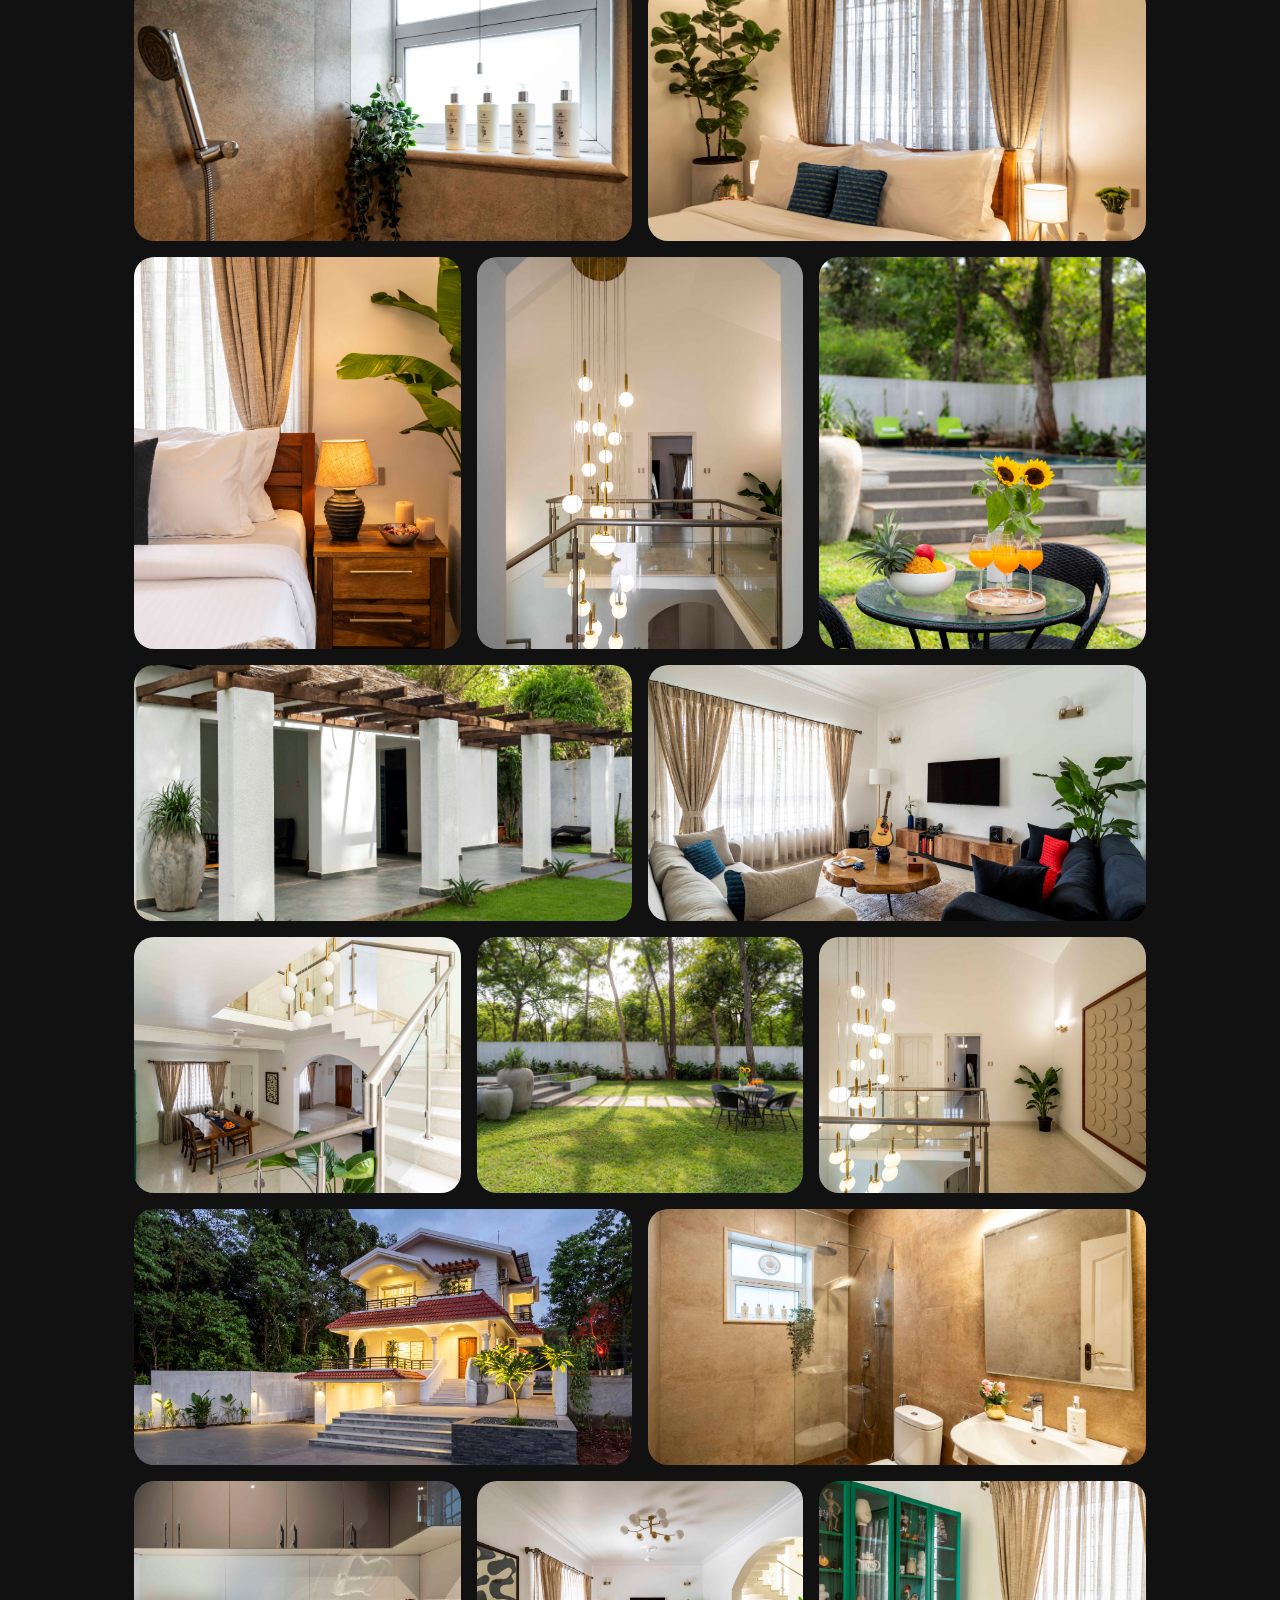
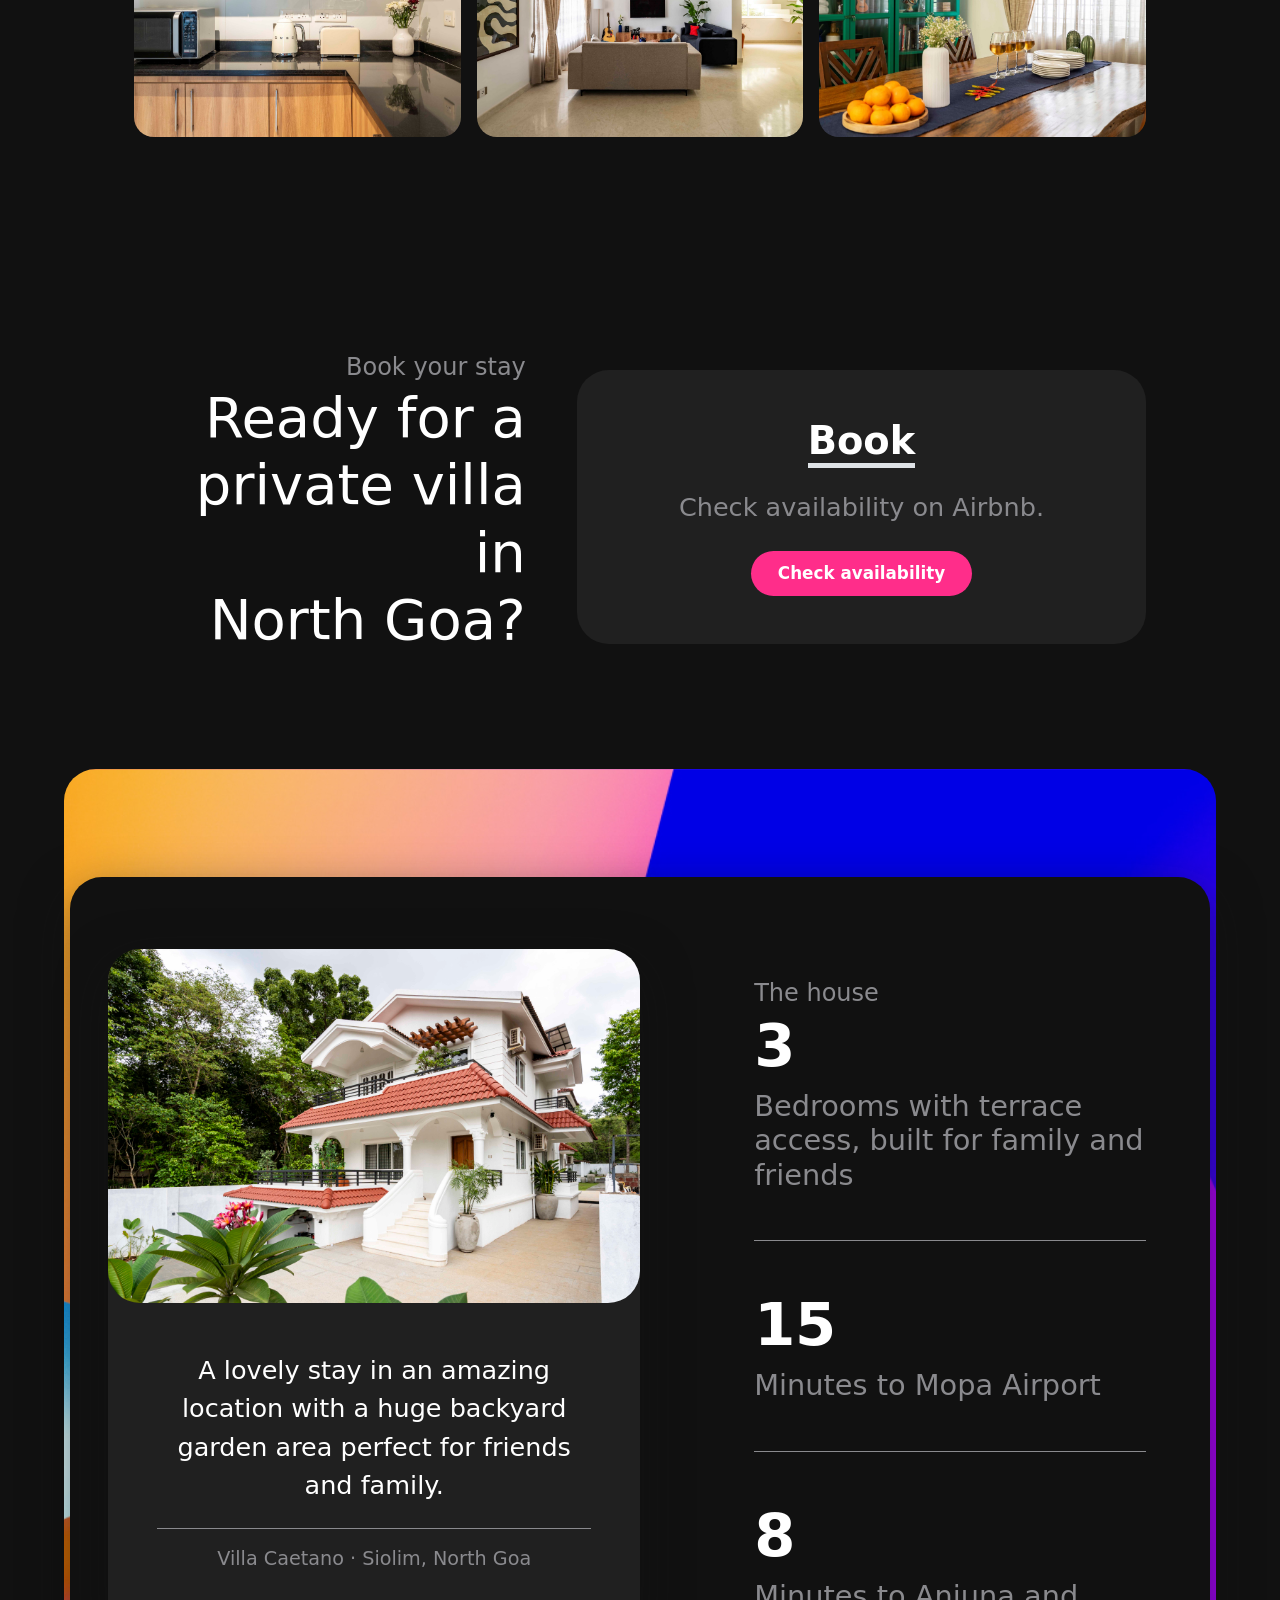
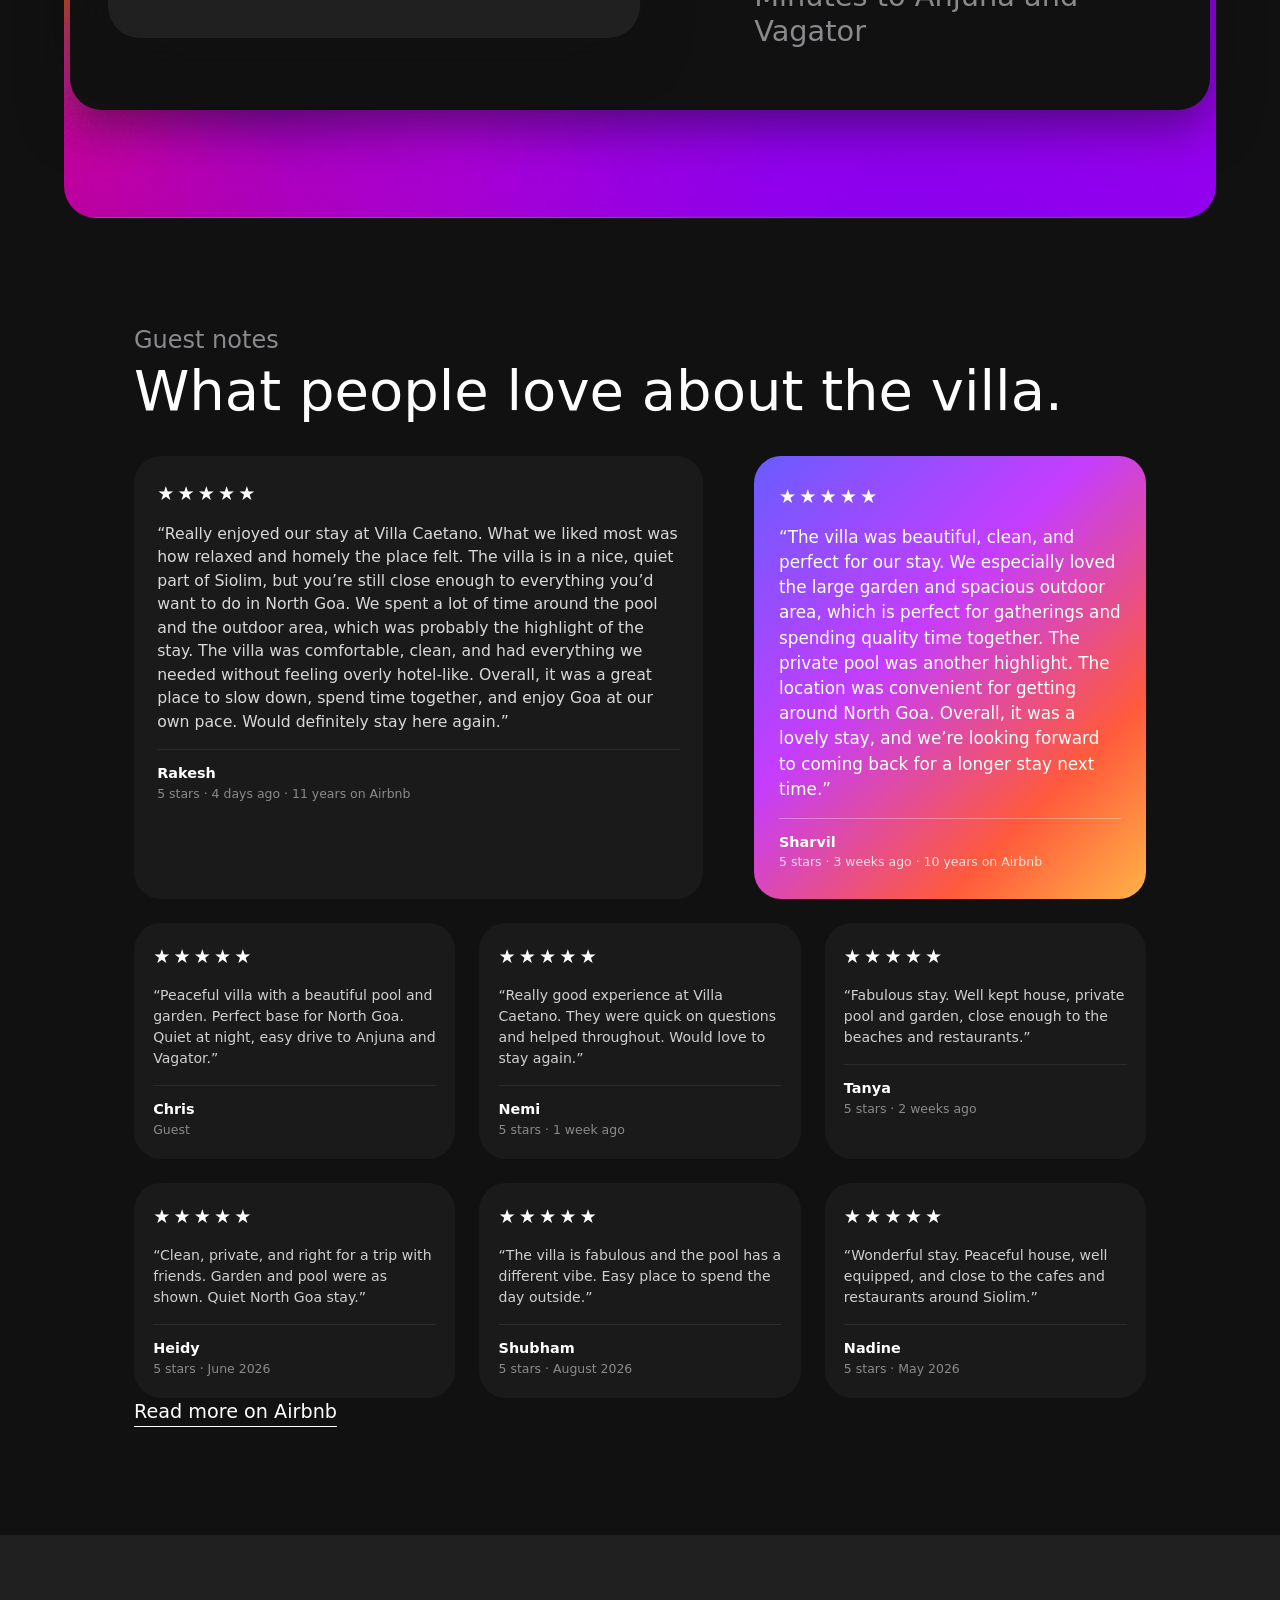
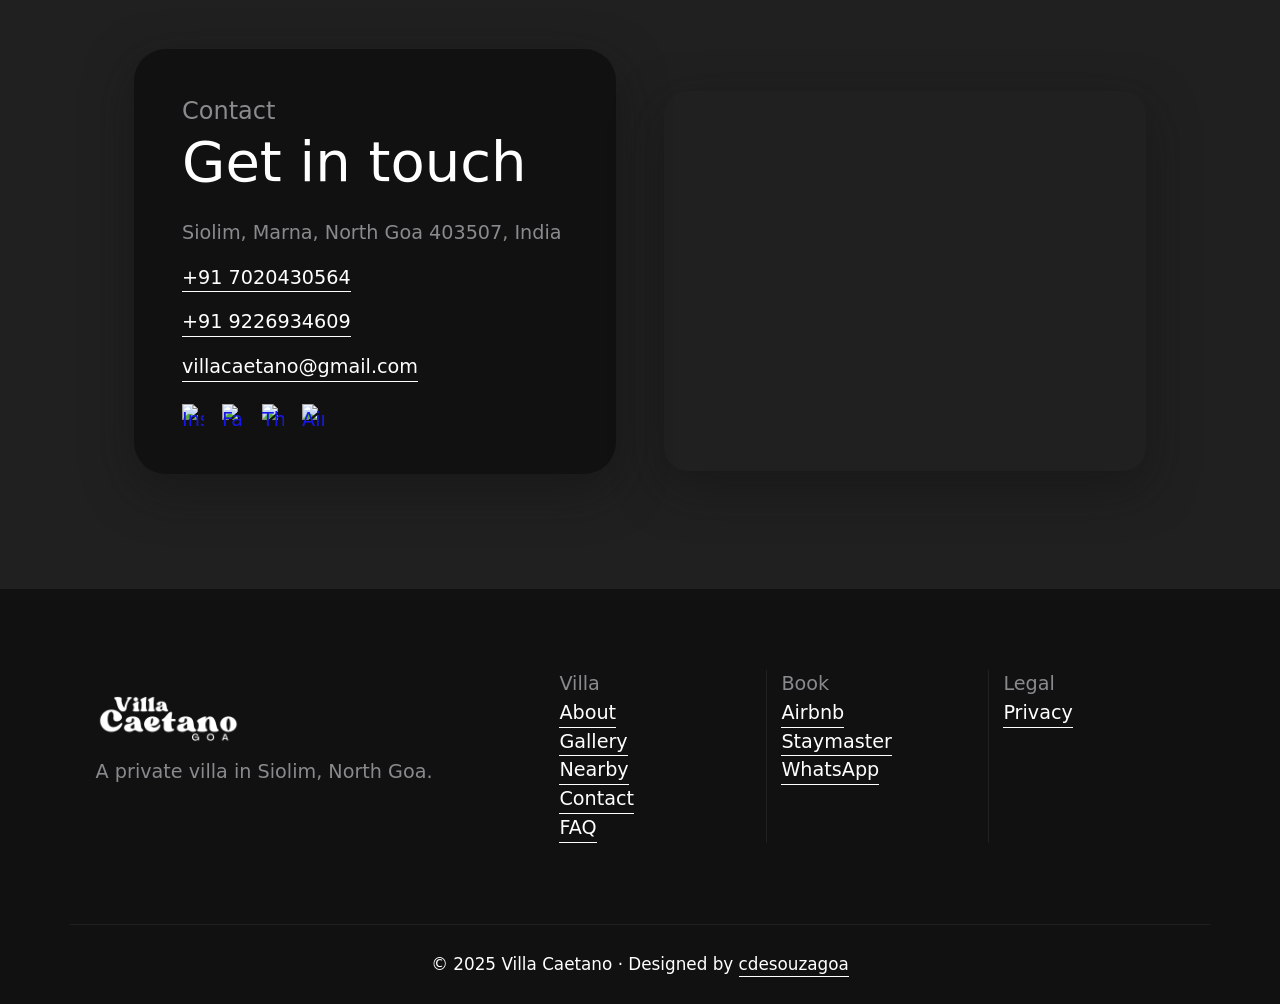
==== commit d0fe5ac8: "Update Twitter image link from JPG to PNG" ====
--- a/index.html
+++ b/index.html
@@ -34,7 +34,7 @@
   <meta name="twitter:card" content="summary_large_image">
   <meta name="twitter:title" content="Villa Caetano | Luxury Private Pool Villa in North Goa">
   <meta name="twitter:description" content="3-bedroom private villa in Siolim with pool, pool house and tropical garden. Close to Anjuna and Vagator.">
-  <meta name="twitter:image" content="https://villacaetano.com/assets/img/share-link-pic.jpg">
+  <meta name="twitter:image" content="https://villacaetano.com/assets/img/share-link-pic.png">
   <meta name="twitter:image:alt" content="Villa Caetano private pool villa in Siolim, North Goa">
 
   <link rel="preload" as="image" href="assets/img/hero-bg.jpg" fetchpriority="high">
